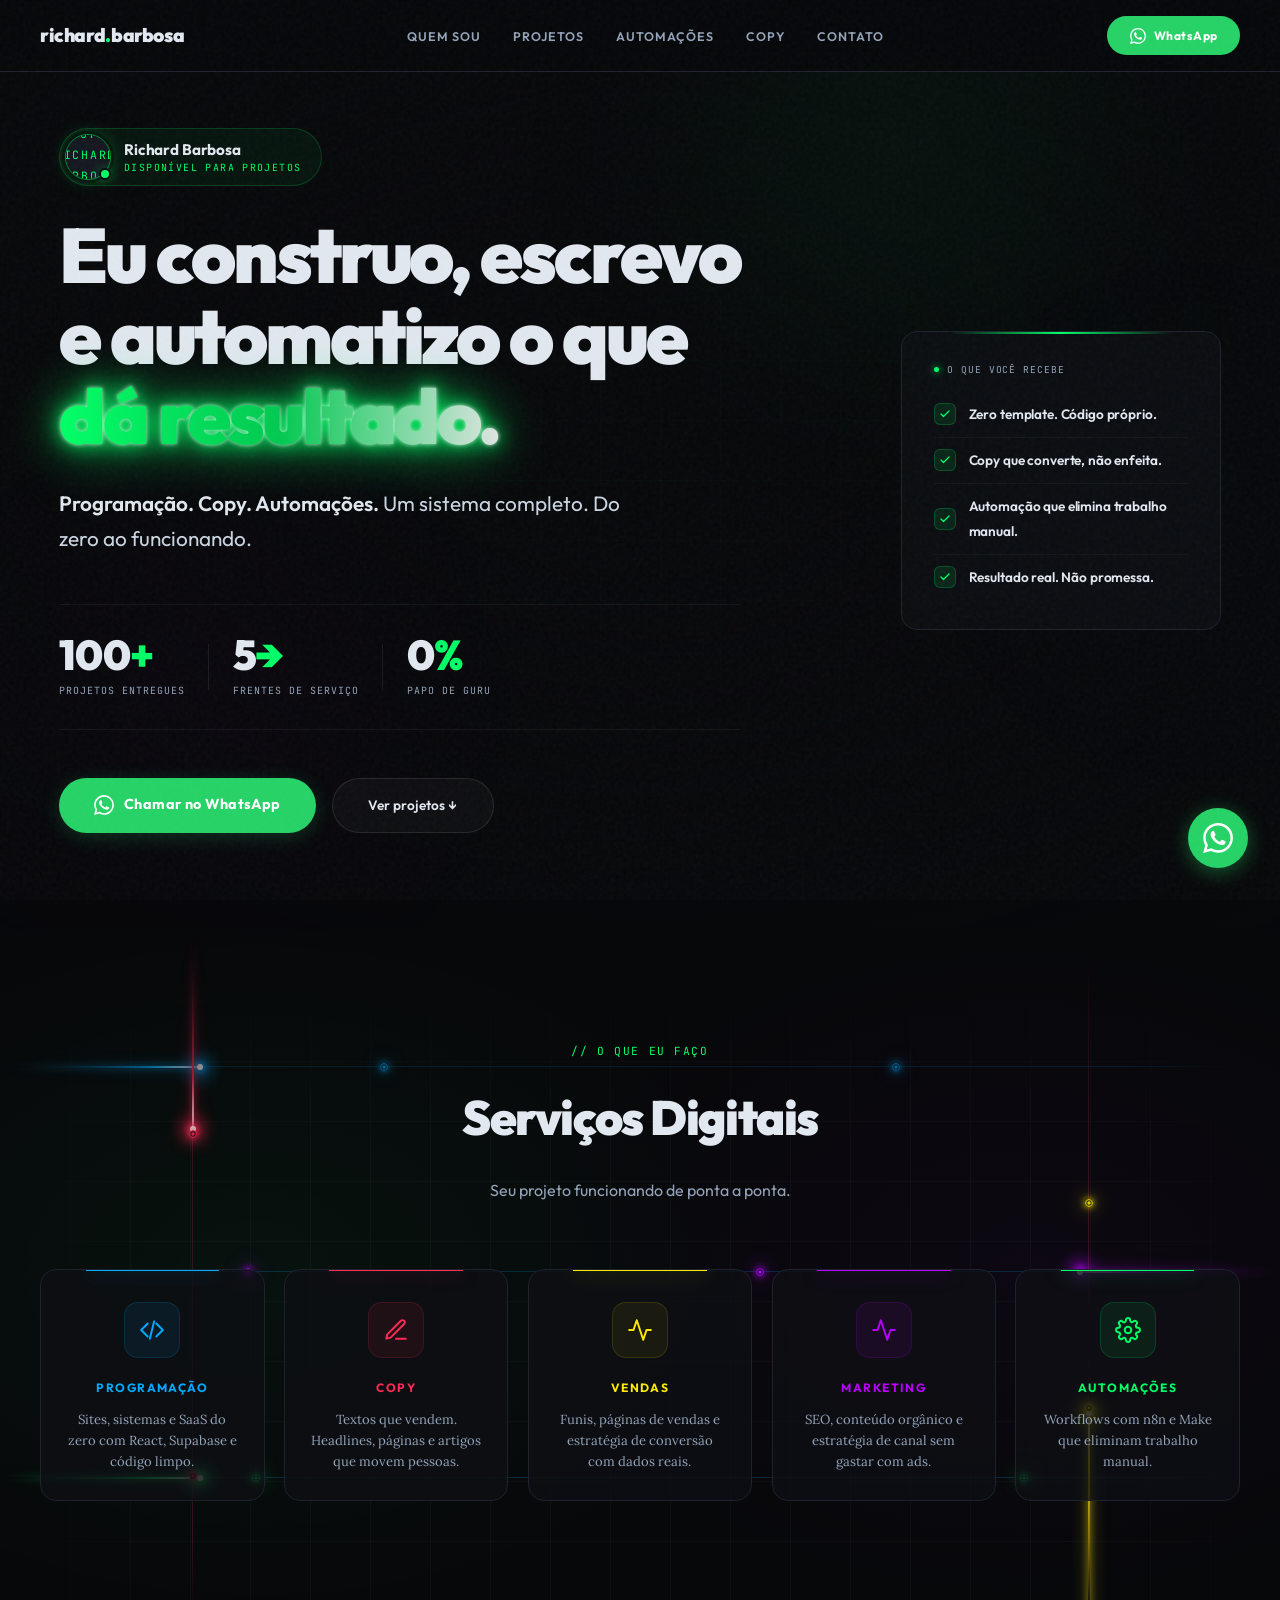
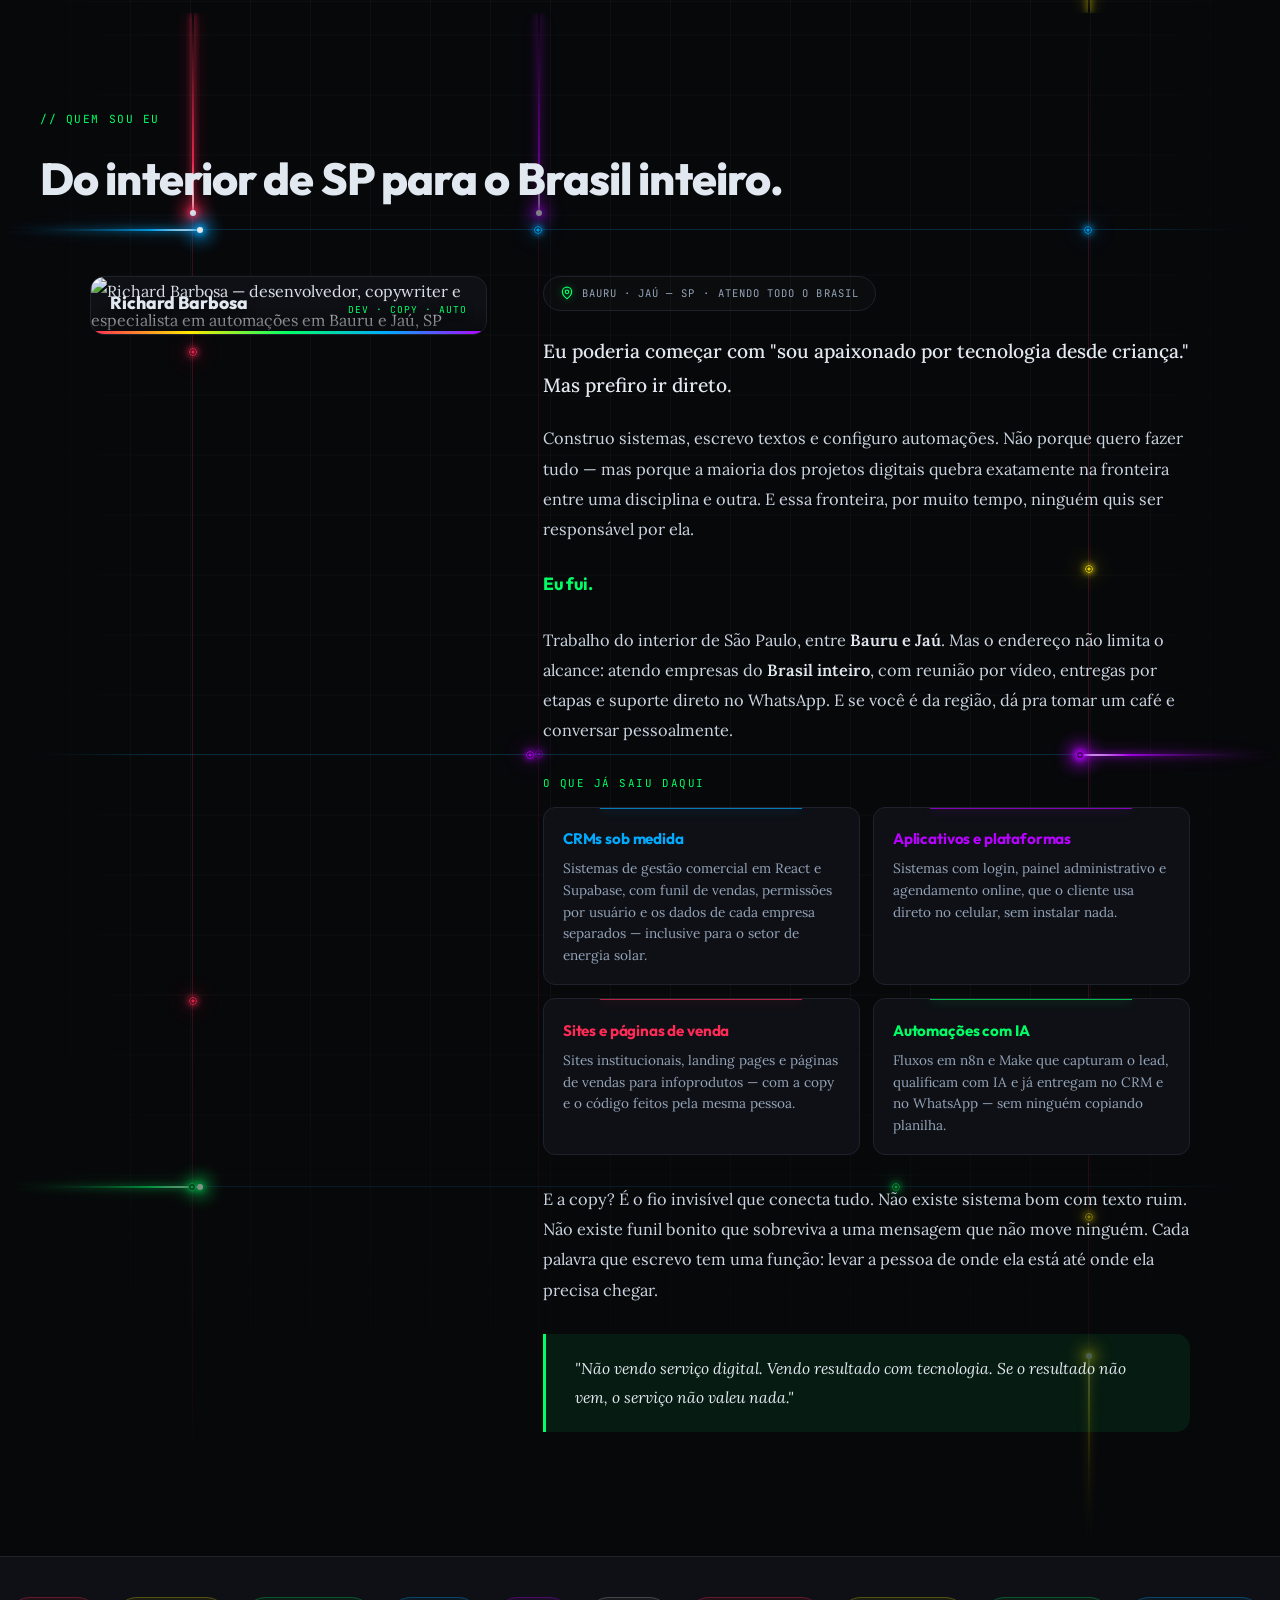
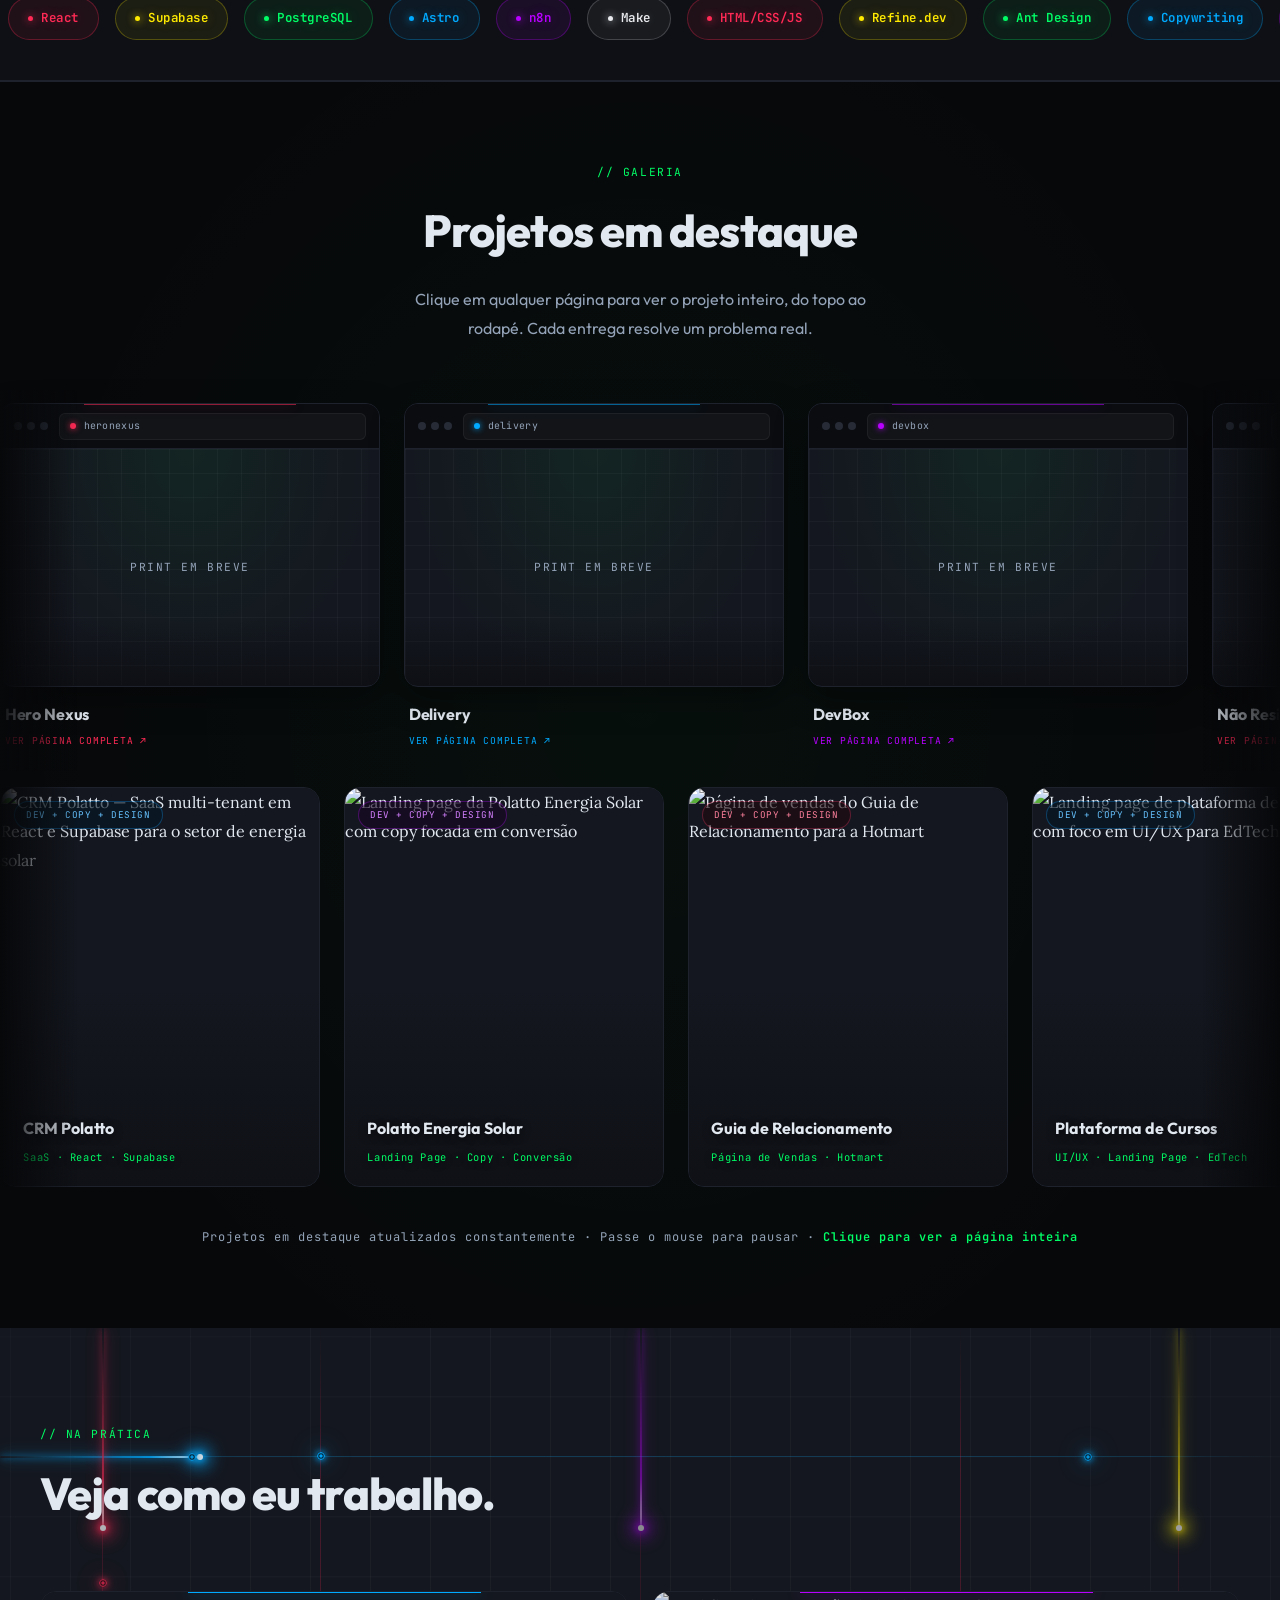
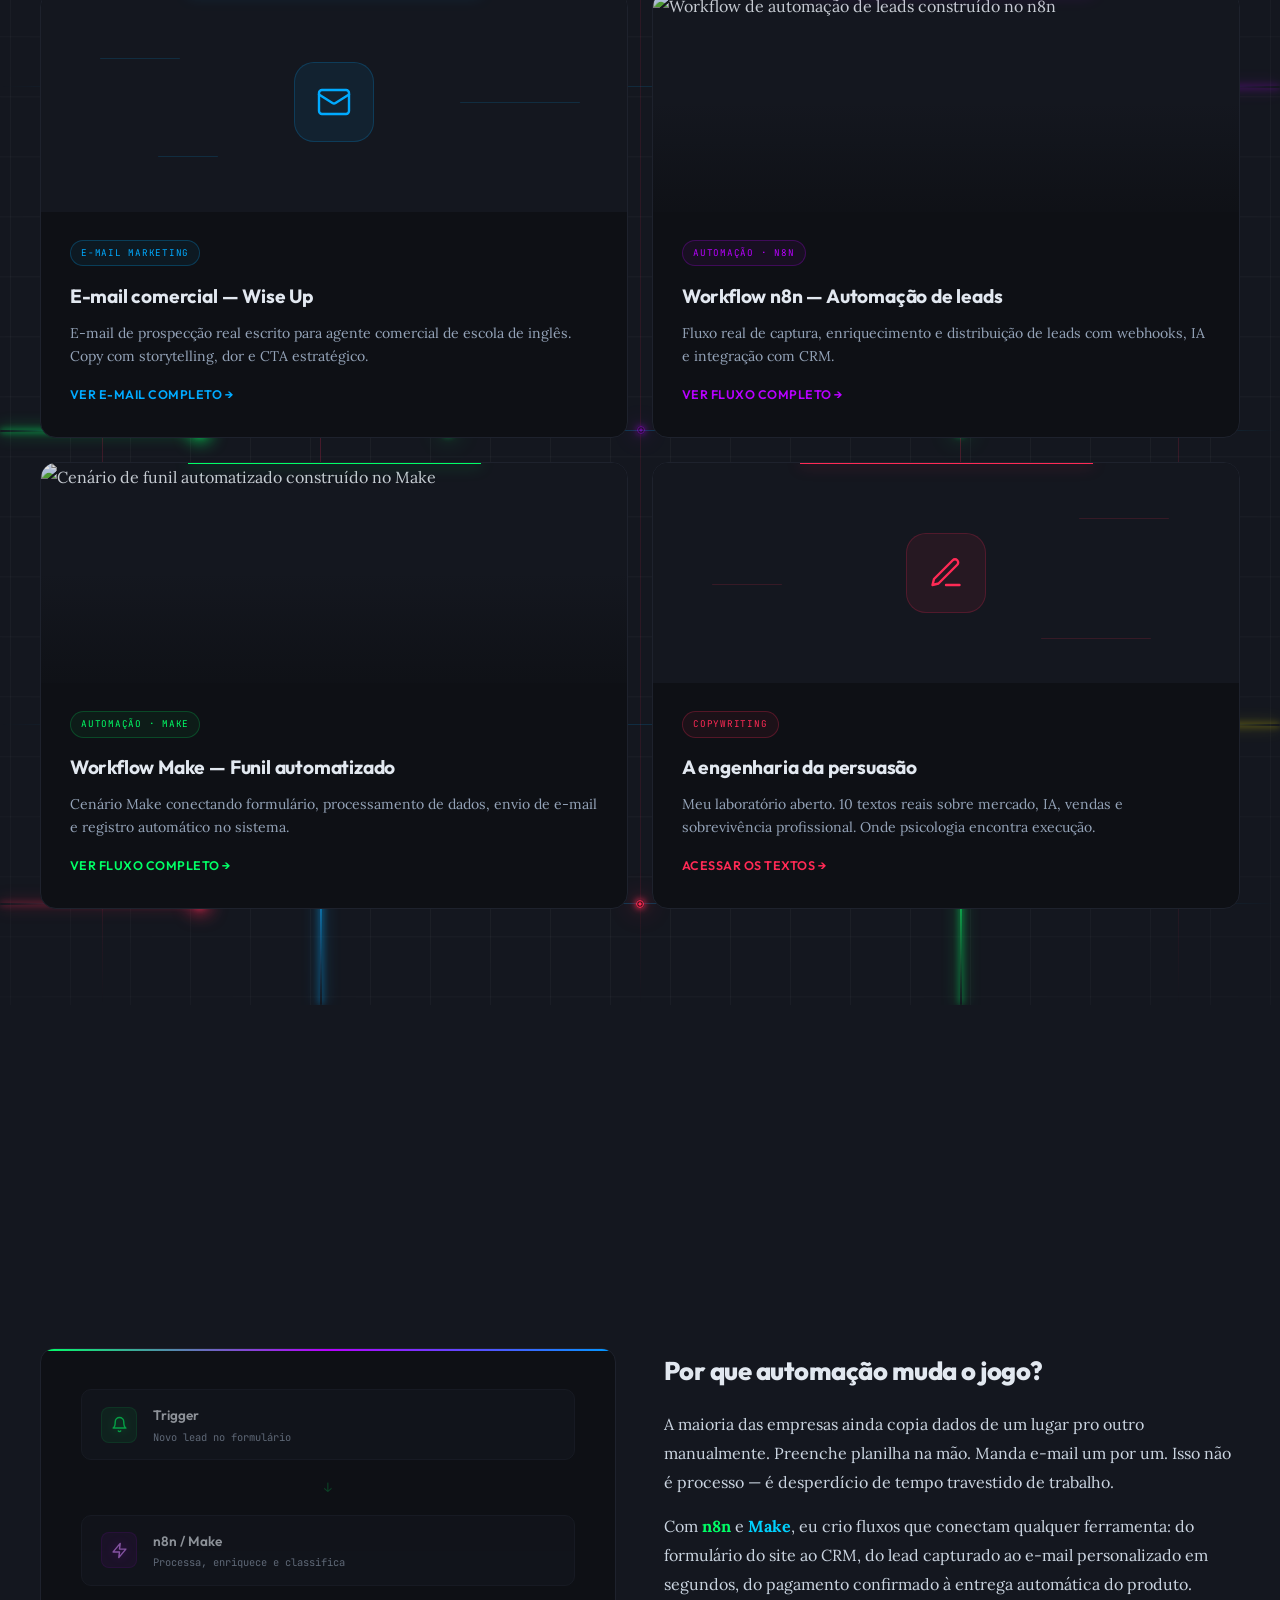
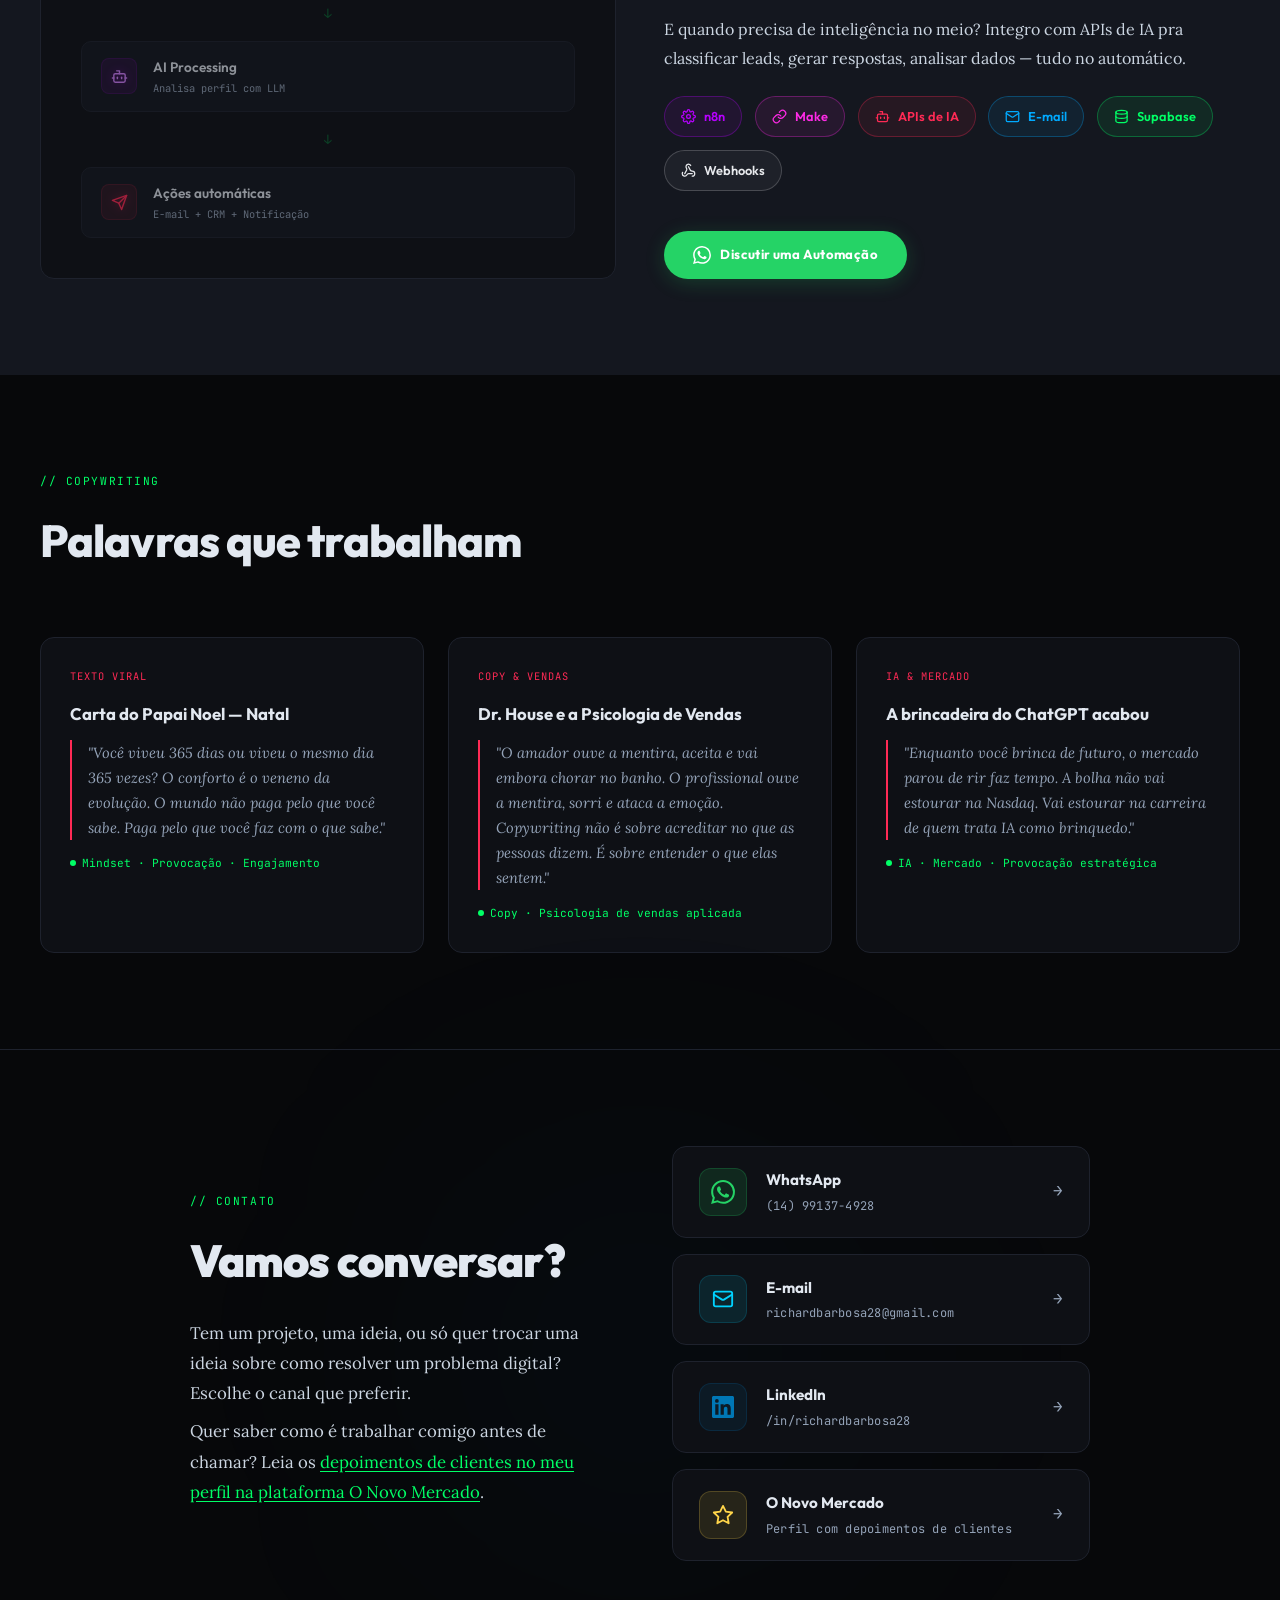
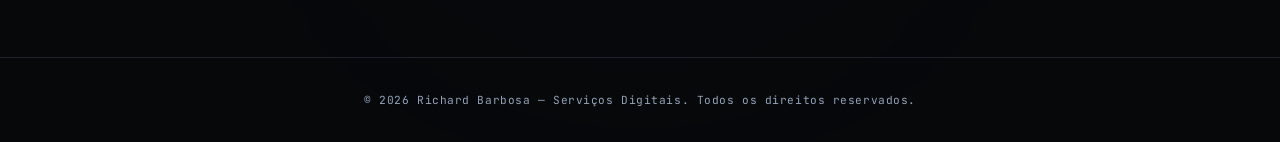
==== index.html @ 41d0f44e "Fluxos n8n e Make simulados e animados nos modais de automação Os modais #n8nModal e #makeModal deix" ====
<!DOCTYPE html>
<html lang="pt-BR">
<head>
<meta charset="UTF-8">
<meta name="viewport" content="width=device-width, initial-scale=1.0">

<!-- ==================== SEO ==================== -->
<title>Sites, Sistemas e Automações em Bauru e Jaú | Richard Barbosa</title>
<meta name="description" content="Desenvolvedor em Bauru e Jaú (SP) que cria sites, sistemas, CRMs e automações com n8n e IA para empresas de todo o Brasil. Do zero ao funcionando.">
<meta name="author" content="Richard Barbosa">
<meta name="robots" content="index, follow, max-image-preview:large">
<meta name="theme-color" content="#07080a">
<link rel="canonical" href="https://richarddev.com.br/">
<!-- Ajuste o domínio do canonical/OG se publicar em outro endereço -->

<!-- Open Graph (WhatsApp / redes) -->
<meta property="og:type" content="website">
<meta property="og:locale" content="pt_BR">
<meta property="og:site_name" content="Richard Barbosa — Serviços Digitais">
<meta property="og:title" content="Richard Barbosa — Desenvolvedor, Copywriter e Automações com IA">
<meta property="og:description" content="Programação, copy e automações num sistema completo. Do zero ao funcionando — resultado real, não promessa.">
<meta property="og:url" content="https://richarddev.com.br/">
<meta property="og:image" content="https://richarddev.com.br/fotos/capa.png">
<meta property="og:image:alt" content="Richard Barbosa — Serviços Digitais: programação, copy e automações">

<!-- Twitter Card -->
<meta name="twitter:card" content="summary_large_image">
<meta name="twitter:title" content="Richard Barbosa — Desenvolvedor, Copywriter e Automações com IA">
<meta name="twitter:description" content="Programação, copy e automações num sistema completo. Do zero ao funcionando.">
<meta name="twitter:image" content="https://richarddev.com.br/fotos/capa.png">

<!-- Favicon: SVG nítido em qualquer tamanho + .ico de fallback + ícone da tela inicial do iPhone -->
<link rel="icon" href="favicon.ico" sizes="any">
<link rel="icon" href="favicon.svg" type="image/svg+xml">
<link rel="apple-touch-icon" href="apple-touch-icon.png">

<!-- Performance: conexão antecipada com Google Fonts + preload do LCP (fundo do hero) -->
<link rel="preconnect" href="https://fonts.googleapis.com">
<link rel="preconnect" href="https://fonts.gstatic.com" crossorigin>
<link rel="preload" as="image" href="fotos/capa.png">

<link href="https://fonts.googleapis.com/css2?family=Outfit:wght@300;400;500;600;700;800;900&family=Lora:ital,wght@0,400;0,500;0,600;1,400;1,500&family=JetBrains+Mono:wght@400;500;600&display=swap" rel="stylesheet">

<!-- Dados estruturados (JSON-LD) -->
<script type="application/ld+json">
{
  "@context": "https://schema.org",
  "@graph": [
    {
      "@type": "Person",
      "@id": "https://richarddev.com.br/#richard",
      "name": "Richard Barbosa",
      "jobTitle": "Desenvolvedor Full-Stack, Copywriter e Especialista em Automações",
      "url": "https://richarddev.com.br/",
      "image": "https://richarddev.com.br/fotos/perfil.jpg",
      "email": "mailto:richardbarbosa28@gmail.com",
      "telephone": "+55-14-99137-4928",
      "sameAs": ["https://www.linkedin.com/in/richardbarbosa28/", "https://omercadodetrabalho.com/profissionais/richard"],
      "knowsAbout": ["React", "Supabase", "PostgreSQL", "n8n", "Make", "Copywriting", "SEO", "Automação com Inteligência Artificial"],
      "address": { "@type": "PostalAddress", "addressRegion": "SP", "addressCountry": "BR" }
    },
    {
      "@type": "ProfessionalService",
      "@id": "https://richarddev.com.br/#servicos",
      "name": "Richard Barbosa — Serviços Digitais",
      "url": "https://richarddev.com.br/",
      "image": "https://richarddev.com.br/fotos/capa.png",
      "telephone": "+55-14-99137-4928",
      "priceRange": "$$",
      "areaServed": [
        { "@type": "City", "name": "Bauru" },
        { "@type": "City", "name": "Jaú" },
        { "@type": "Country", "name": "Brasil" }
      ],
      "founder": { "@id": "https://richarddev.com.br/#richard" },
      "address": { "@type": "PostalAddress", "addressRegion": "SP", "addressCountry": "BR" },
      "makesOffer": [
        { "@type": "Offer", "itemOffered": { "@type": "Service", "name": "Desenvolvimento de Sites, Sistemas e SaaS", "description": "Sites, sistemas e SaaS do zero com React, Supabase e código limpo." } },
        { "@type": "Offer", "itemOffered": { "@type": "Service", "name": "Copywriting", "description": "Headlines, páginas de vendas e artigos que convertem." } },
        { "@type": "Offer", "itemOffered": { "@type": "Service", "name": "Estratégia de Vendas e Conversão", "description": "Funis, páginas de vendas e estratégia de conversão com dados reais." } },
        { "@type": "Offer", "itemOffered": { "@type": "Service", "name": "Marketing e SEO", "description": "SEO, conteúdo orgânico e estratégia de canal sem gastar com ads." } },
        { "@type": "Offer", "itemOffered": { "@type": "Service", "name": "Automações com n8n, Make e IA", "description": "Workflows que eliminam trabalho manual e integram qualquer ferramenta." } }
      ]
    },
    {
      "@type": "WebSite",
      "@id": "https://richarddev.com.br/#website",
      "url": "https://richarddev.com.br/",
      "name": "Richard Barbosa — Serviços Digitais",
      "inLanguage": "pt-BR",
      "publisher": { "@id": "https://richarddev.com.br/#richard" }
    }
  ]
}
</script>

<!-- Imagens: o site usa as versões leves de otimizadas/ (srcset = o navegador escolhe a largura certa).
     1) Versão leve faltando (ex.: print novo ainda sem otimizar) → cai no original (data-orig), nada quebra.
     2) Nem o original existe → card de página mostra placeholder em vez de ícone quebrado.
     Fica no <head> pra capturar o erro mesmo das imagens que falham antes do script do rodapé rodar. -->
<script>
document.addEventListener('error',function(e){var t=e.target;if(!t||t.tagName!=='IMG')return;var o=t.getAttribute('data-orig');if(o&&t.getAttribute('src')!==o){t.removeAttribute('srcset');t.src=o;return;}if(t.closest){var c=t.closest('.page-card');if(c)c.classList.add('is-missing');}},true);
</script>

<style>
*,*::before,*::after{margin:0;padding:0;box-sizing:border-box}
:root{
  --bg:#07080a;--bg-card:#0e1015;--bg-elevated:#14171f;
  --text:#e2e8f0;--text-dim:#94a3b8;--text-body:#cbd5e1;
  --green:#00ff66;--green-dim:#00db58;--green-glow:rgba(0,255,102,.08);
  --gold:#ff2a55;--cyan:#00d2ff;--purple:#b700ff;--blue:#0099ff;
  --whatsapp:#25d366;--border:#1e222d;--radius:14px;
  --neon-red:#ff2a55;--neon-yellow:#ffea00;--neon-green:#00ff66;
  --neon-blue:#00aaff;--neon-purple:#b700ff;--neon-white:#e8eaed;
}
html{scroll-behavior:smooth;font-size:16px;overflow-x:hidden}
body{background:var(--bg);color:var(--text);font-family:'Lora',Georgia,serif;line-height:1.8;overflow-x:hidden}
::selection{background:var(--green);color:var(--bg)}
h1,h2,h3{text-wrap:balance}
section[id]{scroll-margin-top:80px}
body::before{content:'';position:fixed;inset:0;z-index:9999;pointer-events:none;opacity:.04;background-image:url("data:image/svg+xml,%3Csvg viewBox='0 0 256 256' xmlns='http://www.w3.org/2000/svg'%3E%3Cfilter id='n'%3E%3CfeTurbulence type='fractalNoise' baseFrequency='0.85' numOctaves='4' stitchTiles='stitch'/%3E%3C/filter%3E%3Crect width='100%25' height='100%25' filter='url(%23n)'/%3E%3C/svg%3E")}

/* Scrollbar refinada (toque profissional no dark mode) */
::-webkit-scrollbar{width:10px;height:10px}
::-webkit-scrollbar-track{background:var(--bg)}
::-webkit-scrollbar-thumb{background:#20252f;border-radius:6px;border:2px solid var(--bg)}
::-webkit-scrollbar-thumb:hover{background:#2c3240}

/* Foco visível pra teclado (acessibilidade sem poluir o mouse) */
a:focus-visible,button:focus-visible,[tabindex]:focus-visible{outline:2px solid var(--green);outline-offset:3px;border-radius:6px}

/* NAVEGAÇÃO */
nav{position:fixed;top:0;left:0;right:0;z-index:100;padding:1rem 2.5rem;display:flex;justify-content:space-between;align-items:center;background:rgba(7,8,10,.85);backdrop-filter:blur(24px);border-bottom:1px solid var(--border);transition:all .3s}
nav.scrolled{background:rgba(7,8,10,.6);border-bottom-color:rgba(30,34,45,.4);}
.nav-logo{font-family:'Outfit',sans-serif;font-weight:900;font-size:1.2rem;letter-spacing:-.02em}.nav-logo span{color:var(--green)}
.nav-links{display:flex;gap:2rem;list-style:none}
.nav-links a{color:var(--text-dim);text-decoration:none;font-family:'Outfit',sans-serif;font-size:.78rem;font-weight:600;letter-spacing:.08em;text-transform:uppercase;transition:color .3s}.nav-links a:hover{color:var(--green)}
.nav-right{display:flex;align-items:center;gap:1rem}
.nav-cta-whats{padding:.55rem 1.4rem;background:var(--whatsapp);color:#fff;border-radius:50px;font-family:'Outfit',sans-serif;font-weight:700;font-size:.75rem;letter-spacing:.04em;text-decoration:none;display:inline-flex;align-items:center;gap:.5rem;transition:all .3s}
.nav-cta-whats:hover{background:#1ebe5d;transform:translateY(-1px);box-shadow:0 6px 20px rgba(37,211,102,.3)}.nav-cta-whats svg{width:16px;height:16px;fill:currentColor}
.nav-toggle{display:none;flex-direction:column;justify-content:center;gap:5px;width:42px;height:42px;background:rgba(255,255,255,.03);border:1px solid var(--border);border-radius:10px;cursor:pointer;align-items:center;transition:all .3s}
.nav-toggle span{display:block;width:20px;height:2px;background:var(--text);border-radius:2px;transition:all .3s cubic-bezier(.16,1,.3,1)}
nav.nav-open .nav-toggle span:nth-child(1){transform:translateY(7px) rotate(45deg)}
nav.nav-open .nav-toggle span:nth-child(2){opacity:0}
nav.nav-open .nav-toggle span:nth-child(3){transform:translateY(-7px) rotate(-45deg)}

/* HERO LEFT-ALIGNED + FLOATING CARD */
.hero{min-height:100vh;display:flex;align-items:center;padding:8rem 2.5rem 6rem;position:relative;overflow:hidden}
.hero-bg{position:absolute;inset:0;overflow:hidden}
.hero-bg .capa-bg{position:absolute;inset:-5%;width:110%;height:110%;background:url('fotos/capa.png') center/cover no-repeat;opacity:.22;filter:brightness(.9) contrast(1.1)}
.hero-bg .capa-vignette{position:absolute;inset:0;background:radial-gradient(ellipse 80% 70% at 50% 45%,transparent 20%,rgba(7,8,10,.65) 65%,rgba(7,8,10,.95) 100%),linear-gradient(180deg,rgba(7,8,10,.4) 0%,transparent 30%,transparent 70%,rgba(7,8,10,.9) 100%)}
.hero-bg .grid-lines{position:absolute;inset:0;background-image:linear-gradient(rgba(0,255,102,.025) 1px,transparent 1px),linear-gradient(90deg,rgba(0,255,102,.025) 1px,transparent 1px);background-size:60px 60px;mask-image:radial-gradient(ellipse 55% 45% at 50% 50%,black,transparent)}
.hero-bg .orb{position:absolute;border-radius:50%;filter:blur(130px);animation:float 16s ease-in-out infinite}
.hero-bg .orb-1{width:450px;height:450px;background:radial-gradient(circle,rgba(0,255,102,.1),transparent 70%);top:-8%;right:12%}
.hero-bg .orb-2{width:350px;height:350px;background:radial-gradient(circle,rgba(183,0,255,.07),transparent 70%);bottom:5%;left:3%;animation-delay:-7s}
.hero-bg .orb-3{width:300px;height:300px;background:radial-gradient(circle,rgba(0,153,255,.06),transparent 70%);top:40%;right:-5%;animation-delay:-3s}
@keyframes float{0%,100%{transform:translate(0,0)}33%{transform:translate(20px,-12px)}66%{transform:translate(-12px,8px)}}

.hero-content{
  max-width:1200px;margin:0 auto;position:relative;z-index:2;
  display:grid;grid-template-columns:1.1fr .7fr;gap:3rem;align-items:center;
}
.hero-text{position:relative;z-index:2}
.hero-float-card{
  position:relative;z-index:2;
  align-self:center;justify-self:end;
  background:rgba(14,16,21,.7);
  border:1px solid var(--border);
  border-radius:16px;
  padding:1.8rem 2rem;
  backdrop-filter:blur(16px);
  max-width:320px;
  animation:floatCard 6s ease-in-out infinite;
  transition:all .4s;
}
.hero-float-card:hover{
  border-color:rgba(0,255,102,.2);
  box-shadow:0 16px 40px rgba(0,255,102,.06);
}
@keyframes floatCard{
  0%,100%{transform:translateY(0)}
  50%{transform:translateY(-10px)}
}
.hero-float-card::before{
  content:'';position:absolute;top:0;left:15%;right:15%;height:2px;
  background:linear-gradient(90deg,transparent,var(--green),transparent);
  border-radius:2px;
}
.float-card-line{
  display:flex;align-items:center;gap:.8rem;
  padding:.65rem 0;
  border-bottom:1px solid rgba(255,255,255,.04);
}
.float-card-line:last-child{border:none}
.float-card-check{
  width:22px;height:22px;border-radius:6px;flex-shrink:0;
  background:rgba(0,255,102,.1);border:1px solid rgba(0,255,102,.2);
  display:flex;align-items:center;justify-content:center;
}
.float-card-check svg{width:12px;height:12px;stroke:var(--green);fill:none;stroke-width:2.5;stroke-linecap:round;stroke-linejoin:round}
.float-card-text{font-family:'Outfit',sans-serif;font-size:.85rem;font-weight:600;color:var(--text);letter-spacing:-.01em;}
.float-card-label{
  font-family:'JetBrains Mono',monospace;font-size:.6rem;
  color:var(--text-dim);letter-spacing:.1em;text-transform:uppercase;
  margin-bottom:.8rem;display:flex;align-items:center;gap:.5rem;
}
.float-card-label::before{
  content:'';width:5px;height:5px;border-radius:50%;
  background:var(--green);box-shadow:0 0 8px var(--green);
}

.hero-eyebrow,.hero h1,.hero-subtitle,.hero-stats,.hero-cta{text-align:left}
.hero-eyebrow{font-family:'JetBrains Mono',monospace;font-size:.72rem;color:var(--green);letter-spacing:.15em;text-transform:uppercase;margin-bottom:1.8rem;display:inline-flex;align-items:center;gap:.7rem;padding:.45rem 1.1rem;border:1px solid rgba(0,255,102,.18);border-radius:50px;background:rgba(0,255,102,.05);backdrop-filter:blur(8px)}
.hero-eyebrow .pulse{width:7px;height:7px;border-radius:50%;background:var(--green);animation:pulse 2s infinite;box-shadow:0 0 12px rgba(0,255,102,.5)}
@keyframes pulse{0%,100%{opacity:1;box-shadow:0 0 12px rgba(0,255,102,.5)}50%{opacity:.4;box-shadow:0 0 4px rgba(0,255,102,.2)}}
/* Selo do topo com foto de perfil: rosto + nome + status "online", pequeno e discreto.
   Usa fotos/perfil.jpg (versão leve de 400 px em otimizadas/, mesma proporção) e enquadra o rosto por CSS:
   a imagem fica 2x maior que o círculo e é deslocada até o rosto. Trocou a foto? Gere de novo com
   scripts/otimizar-imagens.py (e ajuste left/top se o rosto mudar de lugar). */
.hero-id{gap:.8rem;padding:.32rem 1.2rem .32rem .32rem}
.hero-id-avatar{position:relative;flex-shrink:0;width:46px;height:46px;border-radius:50%;border:1.5px solid rgba(0,255,102,.55);box-shadow:0 0 0 3px rgba(7,8,10,.55),0 0 18px rgba(0,255,102,.25)}
.hero-id-photo{position:absolute;inset:0;border-radius:50%;overflow:hidden;background:var(--bg-elevated)}
.hero-id-photo img{position:absolute;max-width:none;width:200%;height:auto;left:-25.6%;top:-24.4%}
.hero-id-dot{position:absolute;right:-1px;bottom:-1px;width:12px;height:12px;border-radius:50%;background:var(--green);border:2px solid var(--bg)}
.hero-id-dot::after{content:'';position:absolute;inset:-2px;border-radius:50%;box-shadow:0 0 10px 2px rgba(0,255,102,.75);opacity:.25;animation:dotGlow 2s ease-in-out infinite alternate}
@keyframes dotGlow{to{opacity:1}}
.hero-id-text{display:flex;flex-direction:column;gap:.18rem;line-height:1.25}
.hero-id-name{font-family:'Outfit',sans-serif;font-size:.95rem;font-weight:700;letter-spacing:-.01em;text-transform:none;color:var(--text)}
.hero-id-status{font-size:.62rem;letter-spacing:.14em}
.hero h1{font-family:'Outfit',sans-serif;font-size:clamp(2.6rem,6vw,5rem);font-weight:900;line-height:1.05;letter-spacing:-.04em;margin-bottom:1.8rem}
.hero h1 .line{display:block}
/* "dá resultado." em degradê neon roxo → azul: tubo aceso cuja cor flui devagar ao longo da palavra.
   Roxo e azul = as cores "de tecnologia" do site; separa o destaque do verde do botão de WhatsApp. */
.hero h1 .accent{
  display:inline-block;

  /* Verde neon + prata, passando continuamente sobre o texto */
  background-image:linear-gradient(
    90deg,
    #00ff66 0%,
    #00c950 20%,
    #dfe5e2 40%,
    #ffffff 50%,
    #b8c2bd 60%,
    #00ff66 80%,
    #00c950 100%
  );

  background-size:250% 100%;
  background-repeat:repeat-x;

  -webkit-background-clip:text;
  background-clip:text;
  -webkit-text-fill-color:transparent;
  color:#00ff66;

  /* Iluminação verde e prata */
  filter:
    drop-shadow(0 0 2px rgba(255,255,255,.75))
    drop-shadow(0 0 10px rgba(0,255,102,.9))
    drop-shadow(0 0 26px rgba(0,255,102,.55));

  animation:neonFlow 20s linear infinite;
}

@keyframes neonFlow{
  from{background-position:250% 0}
  to{background-position:-250% 0}
}
.hero-subtitle{font-family:'Outfit',sans-serif;font-size:clamp(1.05rem,1.8vw,1.3rem);font-weight:400;color:var(--text-body);max-width:580px;margin-bottom:3rem;line-height:1.7}.hero-subtitle strong{color:var(--text);font-weight:600}
.hero-stats{display:flex;gap:3rem;flex-wrap:wrap;margin-bottom:3rem;padding:1.8rem 0;border-top:1px solid rgba(255,255,255,.06);border-bottom:1px solid rgba(255,255,255,.06)}
.stat{display:flex;flex-direction:column;position:relative}.stat::after{content:'';position:absolute;right:-1.5rem;top:15%;height:70%;width:1px;background:rgba(255,255,255,.08)}.stat:last-child::after{display:none}
.stat-val{font-family:'Outfit',sans-serif;font-size:2.6rem;font-weight:900;line-height:1;letter-spacing:-.02em}.stat-val .num{color:var(--text)}.stat-val .symbol{color:var(--green)}
.stat-label{font-family:'JetBrains Mono',monospace;font-size:.62rem;color:var(--text-dim);letter-spacing:.1em;text-transform:uppercase;margin-top:.4rem}
.hero-cta{display:flex;gap:1rem;flex-wrap:wrap;align-items:center}
.btn-whatsapp{padding:.9rem 2.2rem;background:var(--whatsapp);color:#fff;border:none;border-radius:50px;font-family:'Outfit',sans-serif;font-weight:700;font-size:.9rem;letter-spacing:.03em;text-decoration:none;display:inline-flex;align-items:center;gap:.6rem;transition:all .3s;box-shadow:0 4px 20px rgba(37,211,102,.2)}
.btn-whatsapp:hover{background:#1ebe5d;transform:translateY(-2px);box-shadow:0 12px 35px rgba(37,211,102,.35)}.btn-whatsapp svg{width:20px;height:20px;fill:currentColor}
.btn-ghost{padding:.9rem 2.2rem;background:rgba(255,255,255,.03);color:var(--text);border:1px solid rgba(255,255,255,.1);border-radius:50px;font-family:'Outfit',sans-serif;font-weight:600;font-size:.85rem;text-decoration:none;transition:all .3s;backdrop-filter:blur(4px)}
.btn-ghost:hover{border-color:rgba(255,255,255,.2);background:rgba(255,255,255,.06);transform:translateY(-2px)}
.hero-content > *{opacity:0;transform:translateY(25px);animation:heroIn .8s cubic-bezier(.16,1,.3,1) forwards}
.hero-content > :nth-child(1){animation-delay:.1s}.hero-content > :nth-child(2){animation-delay:.25s}.hero-content > :nth-child(3){animation-delay:.4s}.hero-content > :nth-child(4){animation-delay:.55s}.hero-content > :nth-child(5){animation-delay:.7s}
@keyframes heroIn{to{opacity:1;transform:translateY(0)}}

/* ============================
   SERVICES — PREMIUM REDESIGN
   ============================ */
.services-section{
  position:relative;padding:7rem 2.5rem;overflow:hidden;
  background:var(--bg);
}
.services-section::before{
  content:'';position:absolute;inset:0;
  background:
    radial-gradient(ellipse 40% 50% at 20% 50%, rgba(0,255,102,.04), transparent),
    radial-gradient(ellipse 40% 50% at 80% 50%, rgba(183,0,255,.03), transparent);
}

/* ============================
   EFEITO PLACA MÃE (MOTHERBOARD)
   ============================ */
.motherboard-container {
  position: absolute;
  inset: 0;
  overflow: hidden;
  pointer-events: none;
  z-index: 0;
  mask-image: radial-gradient(ellipse 78% 88% at 50% 50%, black 38%, transparent 85%);
  -webkit-mask-image: radial-gradient(ellipse 78% 88% at 50% 50%, black 38%, transparent 85%);
  opacity: 0.9;
}
.projects-mb {
  opacity: 1;
  mask-image: radial-gradient(ellipse 100% 100% at 50% 50%, black 45%, transparent 100%);
  -webkit-mask-image: radial-gradient(ellipse 100% 100% at 50% 50%, black 45%, transparent 100%);
}
.mb-flow-top,.mb-flow-bottom{-webkit-mask-composite:source-in;mask-composite:intersect}
/* Serviços → Quem sou eu: um circuito só. Serviços apaga no topo/laterais e chega "aceso" na borda de baixo;
   Quem sou eu começa aceso e apaga só no fim, antes da faixa de tecnologias. */
.mb-flow-top{
  -webkit-mask-image:linear-gradient(90deg,transparent,#000 12%,#000 88%,transparent),linear-gradient(180deg,transparent,#000 32%);
  mask-image:linear-gradient(90deg,transparent,#000 12%,#000 88%,transparent),linear-gradient(180deg,transparent,#000 32%);
}
.mb-flow-bottom{
  -webkit-mask-image:linear-gradient(90deg,transparent,#000 12%,#000 88%,transparent),linear-gradient(180deg,#000 0%,#000 62%,transparent);
  mask-image:linear-gradient(90deg,transparent,#000 12%,#000 88%,transparent),linear-gradient(180deg,#000 0%,#000 62%,transparent);
}
.mb-flow-top::before,.mb-flow-bottom::before{background-position:center top}
#sobre{position:relative;overflow:hidden}
#sobre > .section-header,#sobre > .about-layout{position:relative;z-index:1}
.motherboard-container::before {
  content: ''; position: absolute; inset: 0;
  background-image: linear-gradient(rgba(255, 255, 255, 0.035) 1px, transparent 1px), linear-gradient(90deg, rgba(255, 255, 255, 0.035) 1px, transparent 1px);
  background-size: 60px 60px; background-position: center center;
}
/* Trilhas tingidas com a cor do circuito (fallback: branco discreto) */
.data-track { position: absolute; }
.track-h { height: 1px; width: 100%; left: 0; container-type: inline-size; background: linear-gradient(90deg, transparent, rgba(255,255,255,0.06) 10%, rgba(255,255,255,0.06) 90%, transparent); background: linear-gradient(90deg, transparent, color-mix(in srgb, currentColor 22%, transparent) 10%, color-mix(in srgb, currentColor 22%, transparent) 90%, transparent); }
.track-v { width: 1px; height: 100%; top: 0; container-type: size; background: linear-gradient(180deg, transparent, rgba(255,255,255,0.06) 10%, rgba(255,255,255,0.06) 90%, transparent); background: linear-gradient(180deg, transparent, color-mix(in srgb, currentColor 22%, transparent) 10%, color-mix(in srgb, currentColor 22%, transparent) 90%, transparent); }

/* Pulso de dados: mais grosso, rastro mais longo e "faísca" branca na ponta.
   Anima só transform/opacity (GPU) — nada de left/top recalculando layout a cada frame. */
.data-pulse { position: absolute; border-radius: 2px; will-change: transform, opacity; }
.track-h .data-pulse { height: 2px; width: 200px; top: -0.5px; background: linear-gradient(90deg, transparent, currentColor 75%, #ffffff 100%); box-shadow: 0 0 6px currentColor, 0 0 16px currentColor; }
.track-v .data-pulse { width: 2px; height: 200px; left: -0.5px; background: linear-gradient(180deg, transparent, currentColor 75%, #ffffff 100%); box-shadow: 0 0 6px currentColor, 0 0 16px currentColor; }
.track-h .pulse-left { background: linear-gradient(270deg, transparent, currentColor 75%, #ffffff 100%); }
.track-v .pulse-up { background: linear-gradient(0deg, transparent, currentColor 75%, #ffffff 100%); }
.data-pulse::after { content: ''; position: absolute; width: 6px; height: 6px; border-radius: 50%; background: #fff; box-shadow: 0 0 6px 2px currentColor, 0 0 18px 6px currentColor; }
.track-h .data-pulse::after { top: 50%; right: -3px; transform: translateY(-50%); }
.track-h .pulse-left::after { right: auto; left: -3px; }
.track-v .data-pulse::after { left: 50%; bottom: -3px; transform: translateX(-50%); }
.track-v .pulse-up::after { bottom: auto; top: -3px; }
.pulse-right { left: 0; animation: moveRight linear infinite; }
.pulse-left { right: 0; animation: moveLeft linear infinite; }
.pulse-down { top: 0; animation: moveDown linear infinite; }
.pulse-up { bottom: 0; animation: moveUp linear infinite; }
@keyframes moveRight { 0% { transform: translateX(-10cqw); opacity: 0; } 10% { opacity: 1; } 90% { opacity: 1; } 100% { transform: translateX(110cqw); opacity: 0; } }
@keyframes moveLeft { 0% { transform: translateX(10cqw); opacity: 0; } 10% { opacity: 1; } 90% { opacity: 1; } 100% { transform: translateX(-110cqw); opacity: 0; } }
@keyframes moveDown { 0% { transform: translateY(-10cqh); opacity: 0; } 10% { opacity: 1; } 90% { opacity: 1; } 100% { transform: translateY(110cqh); opacity: 0; } }
@keyframes moveUp { 0% { transform: translateY(10cqh); opacity: 0; } 10% { opacity: 1; } 90% { opacity: 1; } 100% { transform: translateY(-110cqh); opacity: 0; } }
/* Navegador antigo sem unidades cqw/cqh: os pulsos ficariam parados piscando no início da trilha — some com eles
   e ficam só as trilhas e os LEDs (o efeito continua bonito, nada quebra). */
@supports not (width:1cqw) { .data-pulse { display: none; } }

/* Nós = LEDs da placa: núcleo aceso + halo que "respira" (só opacity, sem repintar sombra) */
.mb-node { position: absolute; width: 8px; height: 8px; background: radial-gradient(circle, currentColor 0 30%, var(--bg) 48%); border: 1.5px solid currentColor; border-radius: 50%; box-shadow: 0 0 6px currentColor, inset 0 0 2px currentColor; }
.mb-node::after { content: ''; position: absolute; inset: -1.5px; border-radius: 50%; box-shadow: 0 0 10px 2px currentColor, 0 0 26px 5px currentColor; opacity: .2; animation: pulseNode 3s ease-in-out infinite alternate; }
.mb-node:nth-child(odd)::after { animation-delay: -1.5s; }
.track-h .mb-node { top: 50%; transform: translate(-50%, -50%); }
.track-v .mb-node { left: 50%; transform: translate(-50%, -50%); }
@keyframes pulseNode { to { opacity: 1; } }

.services-inner{position:relative;z-index:1;max-width:1200px;margin:0 auto}
.services-header{text-align:center;margin-bottom:4rem}
.services-header .section-tag{font-family:'JetBrains Mono',monospace;font-size:.7rem;color:var(--green);letter-spacing:.14em;text-transform:uppercase;margin-bottom:.8rem}
.services-header h2{font-family:'Outfit',sans-serif;font-size:clamp(2rem,4vw,3rem);font-weight:900;letter-spacing:-.03em;margin-bottom:1rem;}
.services-header p{font-family:'Outfit',sans-serif;font-size:1rem;color:var(--text-dim);max-width:550px;margin:0 auto;}
.services-row{display:grid;grid-template-columns:repeat(5,1fr);gap:1.2rem;}

.svc-card{position:relative;padding:2rem 1.5rem 1.8rem;background:rgba(14,16,21,.8);border:1px solid var(--border);border-radius:16px;text-align:center;overflow:hidden;transition:all .5s cubic-bezier(.16,1,.3,1);cursor:default;}
.svc-card::before{content:'';position:absolute;top:0;left:20%;right:20%;height:1px;transition:all .5s;}
.svc-card:hover::before{left:10%;right:10%;height:2px}
.svc-card::after{content:'';position:absolute;top:0;left:0;right:0;height:120px;opacity:0;transition:opacity .5s;pointer-events:none;}
.svc-card:hover::after{opacity:1}
.svc-card:hover{transform:translateY(-8px);border-color:rgba(255,255,255,.08);}

.svc-prog::before{background:var(--neon-blue);box-shadow:0 0 20px var(--neon-blue)}
.svc-prog::after{background:radial-gradient(ellipse at 50% 0%,rgba(0,170,255,.08),transparent 70%)}
.svc-prog:hover{box-shadow:0 20px 60px rgba(0,170,255,.08)}
.svc-prog .svc-icon-wrap{background:rgba(0,170,255,.08);border-color:rgba(0,170,255,.15)}
.svc-prog .svc-icon-wrap svg{stroke:var(--neon-blue)}
.svc-prog .svc-name{color:var(--neon-blue)}

.svc-copy::before{background:var(--neon-red);box-shadow:0 0 20px var(--neon-red)}
.svc-copy::after{background:radial-gradient(ellipse at 50% 0%,rgba(255,42,85,.08),transparent 70%)}
.svc-copy:hover{box-shadow:0 20px 60px rgba(255,42,85,.08)}
.svc-copy .svc-icon-wrap{background:rgba(255,42,85,.08);border-color:rgba(255,42,85,.15)}
.svc-copy .svc-icon-wrap svg{stroke:var(--neon-red)}
.svc-copy .svc-name{color:var(--neon-red)}

.svc-vendas::before{background:var(--neon-yellow);box-shadow:0 0 20px var(--neon-yellow)}
.svc-vendas::after{background:radial-gradient(ellipse at 50% 0%,rgba(255,234,0,.06),transparent 70%)}
.svc-vendas:hover{box-shadow:0 20px 60px rgba(255,234,0,.06)}
.svc-vendas .svc-icon-wrap{background:rgba(255,234,0,.06);border-color:rgba(255,234,0,.12)}
.svc-vendas .svc-icon-wrap svg{stroke:var(--neon-yellow)}
.svc-vendas .svc-name{color:var(--neon-yellow)}

.svc-mkt::before{background:var(--neon-purple);box-shadow:0 0 20px var(--neon-purple)}
.svc-mkt::after{background:radial-gradient(ellipse at 50% 0%,rgba(183,0,255,.08),transparent 70%)}
.svc-mkt:hover{box-shadow:0 20px 60px rgba(183,0,255,.08)}
.svc-mkt .svc-icon-wrap{background:rgba(183,0,255,.08);border-color:rgba(183,0,255,.15)}
.svc-mkt .svc-icon-wrap svg{stroke:var(--neon-purple)}
.svc-mkt .svc-name{color:var(--neon-purple)}

.svc-auto::before{background:var(--neon-green);box-shadow:0 0 20px var(--neon-green)}
.svc-auto::after{background:radial-gradient(ellipse at 50% 0%,rgba(0,255,102,.08),transparent 70%)}
.svc-auto:hover{box-shadow:0 20px 60px rgba(0,255,102,.08)}
.svc-auto .svc-icon-wrap{background:rgba(0,255,102,.08);border-color:rgba(0,255,102,.15)}
.svc-auto .svc-icon-wrap svg{stroke:var(--neon-green)}
.svc-auto .svc-name{color:var(--neon-green)}

.svc-icon-wrap{width:56px;height:56px;border-radius:14px;margin:0 auto 1.2rem;display:flex;align-items:center;justify-content:center;border:1px solid;transition:all .4s;}
.svc-card:hover .svc-icon-wrap{transform:scale(1.1)}
.svc-icon-wrap svg{width:26px;height:26px;fill:none;stroke-width:1.8;stroke-linecap:round;stroke-linejoin:round;transition:all .4s}
.svc-card:hover .svc-icon-wrap svg{filter:drop-shadow(0 0 8px currentColor)}
.svc-name{font-family:'Outfit',sans-serif;font-size:.75rem;font-weight:700;letter-spacing:.12em;text-transform:uppercase;margin-bottom:.6rem;transition:all .4s;}
.svc-desc{font-family:'Lora',serif;font-size:.82rem;color:var(--text-dim);line-height:1.6;}

/* SECTIONS */
section{padding:6rem 2.5rem}
.section-header{max-width:1200px;margin:0 auto 3.5rem}
.section-tag{font-family:'JetBrains Mono',monospace;font-size:.7rem;color:var(--green);letter-spacing:.14em;text-transform:uppercase;margin-bottom:.6rem}
.section-title{font-family:'Outfit',sans-serif;font-size:clamp(1.8rem,3.5vw,2.8rem);font-weight:800;letter-spacing:-.02em}

/* ABOUT */
.about-layout{max-width:1100px;margin:0 auto;display:grid;grid-template-columns:.38fr .62fr;gap:3.5rem;align-items:start}
.about-photo-wrap{position:relative;border-radius:var(--radius);overflow:hidden;border:1px solid var(--border);background:var(--bg-card)}
.about-photo-wrap::before{content:'';position:absolute;inset:0;z-index:1;background:linear-gradient(180deg,transparent 50%,rgba(7,8,10,.7) 100%);pointer-events:none}
.about-photo-wrap::after{content:'';position:absolute;bottom:0;left:0;right:0;height:3px;z-index:2;background:linear-gradient(90deg,var(--neon-red),var(--neon-yellow),var(--neon-green),var(--neon-blue),var(--neon-purple))}
.about-photo{width:100%;display:block;filter:brightness(.95) contrast(1.05)}
.about-photo-name{position:absolute;bottom:1rem;left:1.2rem;z-index:3;font-family:'Outfit',sans-serif;font-weight:800;font-size:1.1rem;text-shadow:0 2px 8px rgba(0,0,0,.6)}
.about-photo-role{position:absolute;bottom:1rem;right:1.2rem;z-index:3;font-family:'JetBrains Mono',monospace;font-size:.6rem;color:var(--green);letter-spacing:.1em;text-transform:uppercase;text-shadow:0 2px 8px rgba(0,0,0,.6)}
.about-text-col .blog-lead{font-size:1.2rem;color:var(--text);font-weight:500;margin-bottom:1.3rem;line-height:1.8}
.about-text-col p{color:var(--text-body);font-size:1.02rem;margin-bottom:1.2rem;line-height:1.85}
.about-text-col .em{color:var(--green);font-weight:600;font-style:normal}
.about-loc{display:inline-flex;align-items:center;flex-wrap:wrap;gap:.5rem;margin-bottom:1.4rem;padding:.45rem 1rem;border:1px solid var(--border);border-radius:50px;background:rgba(255,255,255,.02);font-family:'JetBrains Mono',monospace;font-size:.66rem;letter-spacing:.1em;text-transform:uppercase;color:var(--text-dim)}
.about-loc svg{width:14px;height:14px;fill:none;stroke:var(--green);stroke-width:2;stroke-linecap:round;stroke-linejoin:round;filter:drop-shadow(0 0 4px rgba(0,255,102,.5))}
.about-text-col strong{color:var(--text);font-weight:600}
.about-cases-label{font-family:'JetBrains Mono',monospace;font-size:.68rem;letter-spacing:.14em;text-transform:uppercase;color:var(--green);margin:1.8rem 0 .8rem}
.about-cases{display:grid;grid-template-columns:1fr 1fr;gap:.8rem;margin-bottom:1.8rem}
.about-case{position:relative;padding:1.1rem 1.2rem;background:var(--bg-card);border:1px solid var(--border);border-radius:12px;overflow:hidden;transition:border-color .3s,transform .3s}
.about-case::before{content:'';position:absolute;top:0;left:18%;right:18%;height:1px;background:var(--c);box-shadow:0 0 12px var(--c);opacity:.7}
.about-case:hover{border-color:rgba(255,255,255,.1);transform:translateY(-2px)}
.about-case h3{font-family:'Outfit',sans-serif;font-size:.95rem;font-weight:700;color:var(--c);margin-bottom:.35rem;letter-spacing:-.01em}
.about-text-col .about-case p{font-size:.85rem;line-height:1.6;color:var(--text-dim);margin:0}
.about-text-col .highlight-box{margin:1.8rem 0;padding:1.3rem 1.8rem;border-left:3px solid var(--green);background:var(--green-glow);border-radius:0 var(--radius) var(--radius) 0;font-style:italic;color:var(--text);font-size:.98rem}

/* MARQUEE */
.marquee-section{padding:2.5rem 0;overflow:hidden;border-top:1px solid var(--border);border-bottom:1px solid var(--border);background:var(--bg-card)}
.marquee-track{display:flex;width:max-content;animation:marquee 25s linear infinite}.marquee-track:hover{animation-play-state:paused}
/* Faixa de tecnologias → direita. Alterna com os carrosséis abaixo: páginas ← e projetos → */
@keyframes marquee{0%{transform:translateX(-50%)}100%{transform:translateX(0)}}
.marquee-chip{display:inline-flex;align-items:center;gap:.5rem;padding:.55rem 1.2rem;margin:0 .5rem;border-radius:50px;font-family:'JetBrains Mono',monospace;font-size:.78rem;font-weight:600;letter-spacing:.04em;white-space:nowrap;border:1px solid;transition:transform .2s}
.marquee-chip:hover{transform:scale(1.08)}
.marquee-chip::before{content:'';width:5px;height:5px;border-radius:50%;background:currentColor;box-shadow:0 0 8px currentColor;flex-shrink:0}
.chip-red{color:var(--neon-red);border-color:rgba(255,42,85,.3);background:rgba(255,42,85,.08);text-shadow:0 0 12px rgba(255,42,85,.3)}
.chip-yellow{color:var(--neon-yellow);border-color:rgba(255,234,0,.25);background:rgba(255,234,0,.06);text-shadow:0 0 12px rgba(255,234,0,.3)}
.chip-green{color:var(--neon-green);border-color:rgba(0,255,102,.25);background:rgba(0,255,102,.06);text-shadow:0 0 12px rgba(0,255,102,.3)}
.chip-blue{color:var(--neon-blue);border-color:rgba(0,170,255,.3);background:rgba(0,170,255,.07);text-shadow:0 0 12px rgba(0,170,255,.3)}
.chip-purple{color:var(--neon-purple);border-color:rgba(183,0,255,.3);background:rgba(183,0,255,.08);text-shadow:0 0 12px rgba(183,0,255,.3)}
.chip-white{color:var(--neon-white);border-color:rgba(232,234,237,.2);background:rgba(232,234,237,.05);text-shadow:0 0 8px rgba(232,234,237,.2)}

/* SHOWCASE CAROUSEL */
.showcase-section{padding:5rem 0;overflow:hidden;background:var(--bg);border-top:1px solid var(--border);position:relative}
.showcase-section::before{content:'';position:absolute;inset:0;background:radial-gradient(ellipse 50% 60% at 50% 50%,rgba(0,255,102,.03),transparent);pointer-events:none}
.showcase-header{text-align:center;padding:0 2.5rem;margin-bottom:3rem;position:relative;z-index:1}
.showcase-header .section-tag{font-family:'JetBrains Mono',monospace;font-size:.7rem;color:var(--green);letter-spacing:.14em;text-transform:uppercase;margin-bottom:.6rem}
.showcase-header h2{font-family:'Outfit',sans-serif;font-size:clamp(1.8rem,3.5vw,2.8rem);font-weight:800;letter-spacing:-.02em;margin-bottom:.8rem}
.showcase-header p{font-family:'Outfit',sans-serif;font-size:1rem;color:var(--text-dim);max-width:500px;margin:0 auto}
.showcase-track-wrap{position:relative}
/* Esmaecer das bordas com degradê por cima (antes era mask-image: recalculado a cada quadro, pesado em PC antigo) */
.showcase-track-wrap::before,.showcase-track-wrap::after{content:'';position:absolute;top:0;bottom:0;width:6%;z-index:3;pointer-events:none}
.showcase-track-wrap::before{left:0;background:linear-gradient(90deg,var(--bg),rgba(7,8,10,0))}
.showcase-track-wrap::after{right:0;background:linear-gradient(270deg,var(--bg),rgba(7,8,10,0))}

/* Carrossel de projetos: esquerda → direita (oposto ao carrossel de páginas logo acima) */
.showcase-track{display:flex;gap:1.5rem;width:max-content;animation:showcaseScroll 45s linear infinite;will-change:transform}
.showcase-track:hover{animation-play-state:paused}
@keyframes showcaseScroll{0%{transform:translateX(calc(-50% - 0.75rem))}100%{transform:translateX(0)}}

.showcase-card{flex-shrink:0;width:320px;background:var(--bg-card);border:1px solid var(--border);border-radius:16px;overflow:hidden;transition:all .5s cubic-bezier(.16,1,.3,1);position:relative}
.showcase-card:hover{border-color:rgba(0,255,102,.2);transform:translateY(-8px) scale(1.02);box-shadow:0 24px 60px rgba(0,0,0,.4),0 0 40px rgba(0,255,102,.06)}
.showcase-card-img{position:relative;overflow:hidden;aspect-ratio:4/5;background:var(--bg-elevated)}
.showcase-card-img img{width:100%;height:100%;object-fit:cover;transition:transform .6s cubic-bezier(.16,1,.3,1)}
.showcase-card:hover .showcase-card-img img{transform:scale(1.05)}
.showcase-card-img::after{content:'';position:absolute;bottom:0;left:0;right:0;height:50%;background:linear-gradient(transparent,rgba(14,16,21,.9));pointer-events:none}
.showcase-badge{position:absolute;top:.8rem;left:.8rem;z-index:2;padding:.3rem .7rem;border-radius:50px;font-family:'JetBrains Mono',monospace;font-size:.58rem;letter-spacing:.06em;text-transform:uppercase;border:1px solid;box-shadow:inset 0 0 0 100px rgba(7,8,10,.55)}
.badge-dev{background:rgba(0,153,255,.15);color:#66c2ff;border:1px solid rgba(0,153,255,.2)}
.badge-copy{background:rgba(255,42,85,.15);color:#ff809d;border:1px solid rgba(255,42,85,.2)}
.badge-both{background:rgba(183,0,255,.15);color:#d480ff;border:1px solid rgba(183,0,255,.2)}
.badge-auto{background:rgba(0,255,102,.12);color:#80ffb3;border:1px solid rgba(0,255,102,.2)}
.badge-data{background:rgba(0,210,255,.12);color:#80e8ff;border:1px solid rgba(0,210,255,.18)}
.showcase-card-info{position:absolute;bottom:0;left:0;right:0;z-index:2;padding:1.2rem 1.4rem}
.showcase-card-name{font-family:'Outfit',sans-serif;font-size:1rem;font-weight:700;margin-bottom:.3rem;text-shadow:0 2px 8px rgba(0,0,0,.5)}
.showcase-card-type{font-family:'JetBrains Mono',monospace;font-size:.65rem;color:var(--green);letter-spacing:.06em;text-shadow:0 2px 6px rgba(0,0,0,.5)}
.showcase-counter{text-align:center;margin-top:2.5rem;padding:0 2.5rem;font-family:'JetBrains Mono',monospace;font-size:.75rem;color:var(--text-dim);letter-spacing:.08em}
.showcase-counter span{color:var(--green);font-weight:600}
/* clip (não hidden): o carrossel de páginas tem links focáveis — com hidden, o foco via Tab
   "rola" a seção de lado e desalinha tudo. clip corta igual, mas não é rolável. */
.showcase-section{overflow:clip}

/* ============================
   CARROSSEL DE PÁGINAS — prints completos (direita → esquerda, oposto ao de baixo)
   ============================ */
.pages-wrap{padding:.8rem 0 1.4rem;margin-bottom:1rem}
.pages-track{display:flex;gap:1.5rem;width:max-content;animation:pagesScroll 66s linear infinite;will-change:transform}
.pages-track:hover,.pages-track:focus-within{animation-play-state:paused}
@keyframes pagesScroll{0%{transform:translateX(0)}100%{transform:translateX(calc(-50% - 0.75rem))}}

/* Cor de destaque: vem do próprio card (style="--accent:var(--neon-...)"), então original e duplicata
   ficam sempre iguais, com qualquer quantidade de páginas. Card sem --accent = verde. */
.page-card{--accent:var(--neon-green);flex-shrink:0;width:380px;display:block;color:var(--text);text-decoration:none;cursor:zoom-in;border-radius:14px}
.page-card:focus-visible{outline:none}

/* O "quadro": janela de navegador com o topo da página + rolagem ao passar o mouse */
.page-frame{position:relative;border-radius:14px;overflow:hidden;background:var(--bg-card);border:1px solid var(--border);box-shadow:0 12px 32px rgba(0,0,0,.35);transition:transform .5s cubic-bezier(.16,1,.3,1),border-color .4s,box-shadow .5s}
.page-frame::before{content:'';position:absolute;top:0;left:22%;right:22%;height:1px;z-index:3;background:var(--accent);box-shadow:0 0 14px var(--accent);opacity:.55;transition:all .5s}
.page-card:hover .page-frame,.page-card:focus-visible .page-frame{transform:translateY(-6px);border-color:rgba(255,255,255,.12);border-color:color-mix(in srgb,var(--accent) 45%,transparent);box-shadow:0 24px 54px rgba(0,0,0,.5),0 0 38px rgba(0,255,102,.08);box-shadow:0 24px 54px rgba(0,0,0,.5),0 0 38px color-mix(in srgb,var(--accent) 22%,transparent)}
.page-card:hover .page-frame::before,.page-card:focus-visible .page-frame::before{left:8%;right:8%;height:2px;opacity:1}
.page-chrome{display:flex;align-items:center;gap:.7rem;padding:.55rem .8rem;background:#0a0c10;border-bottom:1px solid var(--border)}
.page-dots{display:flex;gap:5px;flex-shrink:0}
.page-dots i{width:8px;height:8px;border-radius:50%;background:#262b36;transition:background .3s,box-shadow .3s}
.page-card:hover .page-dots i:nth-child(1),.lb-chrome .page-dots i:nth-child(1){background:var(--neon-red);box-shadow:0 0 6px var(--neon-red)}
.page-card:hover .page-dots i:nth-child(2),.lb-chrome .page-dots i:nth-child(2){background:var(--neon-yellow);box-shadow:0 0 6px var(--neon-yellow)}
.page-card:hover .page-dots i:nth-child(3),.lb-chrome .page-dots i:nth-child(3){background:var(--neon-green);box-shadow:0 0 6px var(--neon-green)}
.page-url{flex:1;min-width:0;display:flex;align-items:center;gap:.45rem;padding:.22rem .65rem;border-radius:6px;background:rgba(255,255,255,.035);border:1px solid rgba(255,255,255,.05);font-family:'JetBrains Mono',monospace;font-size:.62rem;color:var(--text-dim);letter-spacing:.03em;white-space:nowrap;overflow:hidden;text-overflow:ellipsis}
.page-url::before{content:'';width:6px;height:6px;border-radius:50%;flex-shrink:0;background:var(--accent);box-shadow:0 0 6px var(--accent)}
.page-viewport{position:relative;aspect-ratio:16/10;overflow:hidden;background:var(--bg-elevated);container-type:size}
.page-viewport img{display:block;width:100%;height:auto;min-height:100%;object-fit:cover;object-position:50% 0;transform:translateY(0);transition:transform 1.2s cubic-bezier(.16,1,.3,1)}
.page-card:hover .page-viewport img{transform:translateY(calc(-100% + 100cqh));transition:transform 7s cubic-bezier(.45,0,.55,1)}
.page-viewport::after{content:'';position:absolute;inset:auto 0 0 0;height:28%;background:linear-gradient(transparent,rgba(7,8,10,.5));pointer-events:none}
.page-cta{position:absolute;left:50%;bottom:.9rem;z-index:2;display:inline-flex;align-items:center;gap:.45rem;padding:.45rem .95rem;border-radius:50px;background:rgba(7,8,10,.86);border:1px solid rgba(255,255,255,.14);font-family:'Outfit',sans-serif;font-size:.72rem;font-weight:700;letter-spacing:.04em;white-space:nowrap;color:var(--text);opacity:0;transform:translate(-50%,8px);transition:opacity .35s,transform .45s cubic-bezier(.16,1,.3,1)}
.page-cta svg{width:14px;height:14px;fill:none;stroke:var(--accent);stroke-width:2.2;stroke-linecap:round;stroke-linejoin:round}
.page-card:hover .page-cta,.page-card:focus-visible .page-cta{opacity:1;transform:translate(-50%,0)}
@media (hover:none){.page-cta{opacity:1;transform:translate(-50%,0)}}
.page-meta{display:flex;flex-direction:column;gap:.15rem;padding:.85rem .3rem 0}
.page-name{font-family:'Outfit',sans-serif;font-size:1rem;font-weight:700;letter-spacing:-.01em;white-space:nowrap;overflow:hidden;text-overflow:ellipsis}
.page-hint{font-family:'JetBrains Mono',monospace;font-size:.6rem;letter-spacing:.08em;text-transform:uppercase;color:var(--accent)}

/* Print ainda não enviado: placeholder elegante em vez de ícone de imagem quebrada */
.page-card.is-missing .page-viewport img{opacity:0}
.page-card.is-missing .page-viewport::before{content:'print em breve';position:absolute;inset:0;display:flex;align-items:center;justify-content:center;font-family:'JetBrains Mono',monospace;font-size:.7rem;letter-spacing:.14em;text-transform:uppercase;color:var(--text-dim);background:linear-gradient(rgba(255,255,255,.03) 1px,transparent 1px) 0 0/24px 24px,linear-gradient(90deg,rgba(255,255,255,.03) 1px,transparent 1px) 0 0/24px 24px,radial-gradient(ellipse at 50% 0%,rgba(0,255,102,.06),transparent 70%)}

/* ============================
   LIGHTBOX — página inteira (dialog nativo: foco preso, Esc e fundo inerte de graça)
   ============================ */
html.lb-lock{overflow:hidden;scrollbar-gutter:stable}
.lightbox{position:fixed;inset:0;width:100%;height:100%;max-width:none;max-height:none;margin:0;padding:0;border:0;background:transparent;color:var(--text);overflow:hidden}
.lightbox[open]{display:flex;flex-direction:column}
.lightbox::backdrop{background:rgba(3,4,6,.92);backdrop-filter:blur(10px)}
.lightbox[open] .lb-stage{animation:lbIn .45s cubic-bezier(.16,1,.3,1)}
@keyframes lbIn{from{opacity:0;transform:translateY(24px) scale(.98)}to{opacity:1;transform:none}}
.lb-bar{position:relative;flex-shrink:0;display:flex;align-items:center;gap:1rem;padding:.9rem 1.5rem;border-bottom:1px solid rgba(255,255,255,.06);background:rgba(7,8,10,.6)}
.lb-count{font-family:'JetBrains Mono',monospace;font-size:.72rem;letter-spacing:.1em;color:var(--green);flex-shrink:0}
.lb-title{flex:1;min-width:0;font-family:'Outfit',sans-serif;font-size:1.05rem;font-weight:700;letter-spacing:-.01em;white-space:nowrap;overflow:hidden;text-overflow:ellipsis}
.lb-open{flex-shrink:0;display:inline-flex;align-items:center;gap:.4rem;padding:.45rem 1rem;border-radius:50px;border:1px solid rgba(255,255,255,.12);background:rgba(255,255,255,.04);color:var(--text-dim);font-family:'Outfit',sans-serif;font-size:.75rem;font-weight:600;text-decoration:none;transition:all .3s}
.lb-open[hidden]{display:none} .lb-open:hover{color:var(--text);border-color:rgba(255,255,255,.25)}
.lb-open svg{width:13px;height:13px;fill:none;stroke:currentColor;stroke-width:2;stroke-linecap:round;stroke-linejoin:round}
.lb-close{flex-shrink:0;width:40px;height:40px;border-radius:50%;background:rgba(255,255,255,.06);border:1px solid var(--border);color:var(--text-dim);font-size:1.1rem;cursor:pointer;display:flex;align-items:center;justify-content:center;transition:all .3s;font-family:'Outfit',sans-serif}
.lb-close:hover{background:rgba(255,255,255,.12);color:var(--text)}
.lb-close:focus-visible,.lb-nav:focus-visible{border-radius:50%}
.lightbox:has(.lb-shot.is-error) .lb-open{visibility:hidden}
.lb-progress{position:absolute;left:0;right:0;bottom:-1px;height:2px;background:linear-gradient(90deg,var(--green),var(--cyan));box-shadow:0 0 10px var(--green);transform-origin:0 50%;transform:scaleX(0)}
.lb-stage{flex:1;min-height:0;overflow-y:auto;overscroll-behavior:contain;padding:1.8rem 5.5rem 3rem}
.lb-frame{max-width:1100px;margin:0 auto;border-radius:14px;overflow:hidden;border:1px solid var(--border);background:var(--bg-card);box-shadow:0 30px 80px rgba(0,0,0,.6)}
.lb-chrome{display:flex;align-items:center;gap:.8rem;padding:.65rem 1rem;background:#0a0c10;border-bottom:1px solid var(--border)}
.lb-chrome .page-url::before{background:var(--green);box-shadow:0 0 6px var(--green)}
.lb-shot{position:relative;min-height:50vh;background:var(--bg-elevated)}
.lb-shot img{display:block;width:100%;height:auto;transition:opacity .3s}
.lb-shot.is-loading img{opacity:0}
.lb-shot::after{content:'';position:absolute;top:calc(25vh - 18px);left:50%;width:36px;height:36px;margin-left:-18px;border-radius:50%;border:2px solid rgba(255,255,255,.1);border-top-color:var(--green);opacity:0;pointer-events:none;animation:lbSpin .8s linear infinite}
.lb-shot.is-loading::after{opacity:1}
@keyframes lbSpin{to{transform:rotate(360deg)}}
.lb-shot.is-error img{display:none}
.lb-shot.is-error::before{content:'Print desta página ainda não foi enviado.';position:absolute;inset:0;display:flex;align-items:center;justify-content:center;padding:2rem;text-align:center;font-family:'JetBrains Mono',monospace;font-size:.8rem;letter-spacing:.06em;color:var(--text-dim)}
.lb-nav{position:fixed;top:50%;z-index:2;width:52px;height:52px;margin-top:-26px;border-radius:50%;border:1px solid rgba(255,255,255,.12);background:rgba(14,16,21,.8);backdrop-filter:blur(10px);color:var(--text);cursor:pointer;display:flex;align-items:center;justify-content:center;transition:all .3s}
.lb-nav:hover{border-color:rgba(0,255,102,.4);box-shadow:0 0 24px rgba(0,255,102,.15);color:var(--green)}
.lb-nav svg{width:22px;height:22px;fill:none;stroke:currentColor;stroke-width:2;stroke-linecap:round;stroke-linejoin:round}
.lb-prev{left:1.4rem}.lb-next{right:1.4rem}
.lb-hint{text-align:center;margin-top:1.4rem;font-family:'JetBrains Mono',monospace;font-size:.65rem;letter-spacing:.08em;color:var(--text-dim)}

/* CASES — PREMIUM CARDS + MODAL */
#projetos{position:relative;overflow:hidden;background:var(--bg-elevated)}
#projetos .section-header,#projetos .cases-grid{position:relative;z-index:1}
.cases-grid{max-width:1200px;margin:0 auto;display:grid;grid-template-columns:repeat(2,1fr);gap:1.5rem;}
.case-card{background:var(--bg-card);border:1px solid var(--border);border-radius:16px;overflow:hidden;cursor:pointer;position:relative;transition:all .5s cubic-bezier(.16,1,.3,1);}
.case-card:hover{border-color:rgba(0,255,102,.15);transform:translateY(-6px);box-shadow:0 20px 50px rgba(0,0,0,.3),0 0 30px rgba(0,255,102,.04);}
.case-card::before{content:'';position:absolute;top:0;left:25%;right:25%;height:1px;transition:all .5s;z-index:3;}
.case-card:hover::before{left:10%;right:10%;height:2px}
.case-email::before{background:var(--neon-blue);box-shadow:0 0 15px var(--neon-blue)}
.case-n8n::before{background:var(--neon-purple);box-shadow:0 0 15px var(--neon-purple)}
.case-make::before{background:var(--neon-green);box-shadow:0 0 15px var(--neon-green)}
.case-copy::before{background:var(--neon-red);box-shadow:0 0 15px var(--neon-red)}
.case-card-visual{position:relative;height:220px;overflow:hidden;background:var(--bg-elevated);}
.case-card-visual img{width:100%;height:100%;object-fit:cover;transition:transform .6s cubic-bezier(.16,1,.3,1);filter:brightness(.88);}
.case-card:hover .case-card-visual img{transform:scale(1.05);filter:brightness(1)}
.case-card-visual::after{content:'';position:absolute;bottom:0;left:0;right:0;height:50%;background:linear-gradient(transparent,rgba(14,16,21,.85));pointer-events:none;}
.case-card-icon{position:relative;height:220px;overflow:hidden;display:flex;align-items:center;justify-content:center;background:var(--bg-elevated);}
.case-icon-inner{width:80px;height:80px;border-radius:20px;display:flex;align-items:center;justify-content:center;border:1px solid;transition:all .5s;}
.case-card:hover .case-icon-inner{transform:scale(1.12)}
.case-icon-inner svg{width:36px;height:36px;fill:none;stroke-width:1.6;stroke-linecap:round;stroke-linejoin:round;transition:all .4s}
.case-card:hover .case-icon-inner svg{filter:drop-shadow(0 0 12px currentColor)}
.case-email .case-icon-inner{background:rgba(0,170,255,.08);border-color:rgba(0,170,255,.2)}
.case-email .case-icon-inner svg{stroke:var(--neon-blue)}
.case-copy .case-icon-inner{background:rgba(255,42,85,.08);border-color:rgba(255,42,85,.2)}
.case-copy .case-icon-inner svg{stroke:var(--neon-red)}
.case-card-icon .float-line{position:absolute;height:1px;border-radius:1px;opacity:.15;}
.case-email .float-line:nth-child(1){width:80px;top:30%;left:10%;background:var(--neon-blue)}
.case-email .float-line:nth-child(2){width:120px;top:50%;right:8%;background:var(--neon-blue)}
.case-email .float-line:nth-child(3){width:60px;bottom:25%;left:20%;background:var(--neon-blue)}
.case-copy .float-line:nth-child(1){width:90px;top:25%;right:12%;background:var(--neon-red)}
.case-copy .float-line:nth-child(2){width:70px;top:55%;left:10%;background:var(--neon-red)}
.case-copy .float-line:nth-child(3){width:110px;bottom:20%;right:15%;background:var(--neon-red)}
.case-card-body{padding:1.5rem 1.8rem 1.8rem}
.case-badge{display:inline-block;padding:.25rem .65rem;border-radius:50px;font-family:'JetBrains Mono',monospace;font-size:.58rem;letter-spacing:.08em;text-transform:uppercase;margin-bottom:.8rem;border:1px solid;}
.badge-email{color:var(--neon-blue);border-color:rgba(0,170,255,.25);background:rgba(0,170,255,.06)}
.badge-automation{color:var(--neon-purple);border-color:rgba(183,0,255,.25);background:rgba(183,0,255,.06)}
.badge-automation-g{color:var(--neon-green);border-color:rgba(0,255,102,.2);background:rgba(0,255,102,.05)}
.badge-copylink{color:var(--neon-red);border-color:rgba(255,42,85,.25);background:rgba(255,42,85,.06)}
.case-card-title{font-family:'Outfit',sans-serif;font-size:1.2rem;font-weight:700;margin-bottom:.5rem;letter-spacing:-.01em;}
.case-card-desc{font-size:.88rem;color:var(--text-dim);line-height:1.65;}
.case-card-action{display:inline-flex;align-items:center;gap:.4rem;margin-top:1rem;font-family:'Outfit',sans-serif;font-size:.78rem;font-weight:600;letter-spacing:.04em;text-transform:uppercase;transition:gap .3s;}
.case-card:hover .case-card-action{gap:.7rem}
.case-email .case-card-action{color:var(--neon-blue)}
.case-n8n .case-card-action{color:var(--neon-purple)}
.case-make .case-card-action{color:var(--neon-green)}
.case-copy .case-card-action{color:var(--neon-red)}

/* MODALS */
.case-modal-overlay{position:fixed;inset:0;z-index:200;background:rgba(0,0,0,.88);backdrop-filter:blur(10px);opacity:0;visibility:hidden;transition:all .3s;display:flex;align-items:flex-start;justify-content:center;padding:2rem;overflow-y:auto;}
.case-modal-overlay.active{opacity:1;visibility:visible;transition:opacity .3s,visibility 0s}/* visível na hora: senão o focus() do abrir cai no 1º quadro "hidden" e se perde */
.case-modal{background:var(--bg-card);border:1px solid var(--border);border-radius:20px;max-width:700px;width:100%;margin:5rem auto;position:relative;overflow:hidden;transform:translateY(30px);transition:transform .4s cubic-bezier(.16,1,.3,1);}
.case-modal-overlay.active .case-modal{transform:translateY(0)}
.case-modal-close{position:absolute;top:1rem;right:1rem;z-index:10;width:38px;height:38px;border-radius:50%;background:rgba(255,255,255,.06);border:1px solid var(--border);color:var(--text-dim);font-size:1.1rem;cursor:pointer;display:flex;align-items:center;justify-content:center;transition:background-color .3s,color .3s;font-family:'Outfit',sans-serif;}
.case-modal-close:hover{background:rgba(255,255,255,.12);color:var(--text)}
.email-modal-header{padding:2rem 2.5rem 1.5rem;border-bottom:1px solid var(--border);}
.email-from{display:flex;align-items:center;gap:.8rem;margin-bottom:1.2rem;}
.email-avatar{width:40px;height:40px;border-radius:50%;background:linear-gradient(135deg,var(--neon-blue),var(--purple));display:flex;align-items:center;justify-content:center;font-family:'Outfit',sans-serif;font-weight:700;font-size:.85rem;color:#fff;}
.email-sender{font-family:'Outfit',sans-serif;font-weight:600;font-size:.9rem}
.email-sender-role{font-family:'JetBrains Mono',monospace;font-size:.65rem;color:var(--text-dim)}
.email-subject{font-family:'Outfit',sans-serif;font-size:1.4rem;font-weight:800;letter-spacing:-.02em;margin-bottom:.3rem;}
.email-subject-sub{font-size:.85rem;color:var(--text-dim);font-style:italic}
.email-modal-body{padding:2rem 2.5rem 2.5rem}
.email-modal-body p{color:var(--text-body);font-size:.98rem;margin-bottom:1.1rem;line-height:1.85}
.email-modal-body strong{color:var(--text);font-weight:600}
.email-modal-body .email-highlight{margin:1.5rem 0;padding:1.2rem 1.5rem;border-left:3px solid var(--neon-blue);background:rgba(0,170,255,.04);border-radius:0 12px 12px 0;font-size:.92rem;}
.email-modal-body .email-cta{display:inline-block;margin:1.5rem 0;padding:.7rem 1.8rem;background:var(--neon-blue);color:#fff;border-radius:50px;font-family:'Outfit',sans-serif;font-weight:700;font-size:.85rem;text-decoration:none;}
.email-signature{margin-top:2rem;padding-top:1.5rem;border-top:1px solid var(--border);font-family:'Outfit',sans-serif;font-size:.85rem;}
.email-signature strong{display:block;color:var(--text)}
.email-signature span{font-family:'JetBrains Mono',monospace;font-size:.7rem;color:var(--text-dim)}
.email-context{margin-top:2rem;padding:1.2rem 1.5rem;background:rgba(0,255,102,.04);border:1px solid rgba(0,255,102,.1);border-radius:12px;}
.email-context-label{font-family:'JetBrains Mono',monospace;font-size:.6rem;color:var(--green);letter-spacing:.1em;text-transform:uppercase;margin-bottom:.4rem;}
.email-context p{font-size:.82rem;color:var(--text-dim);margin:0;line-height:1.6}
.img-modal-body{padding:0}
.img-modal-body img{width:100%;display:block;border-radius:0 0 20px 20px}
.img-modal-header{padding:1.5rem 2rem;border-bottom:1px solid var(--border)}
.img-modal-title{font-family:'Outfit',sans-serif;font-size:1.2rem;font-weight:700}
.img-modal-desc{font-size:.85rem;color:var(--text-dim);margin-top:.3rem}

/* ===== FLUXOS SIMULADOS — modais n8n / Make (motor no <script> "FLUXOS SIMULADOS") =====
   Chrome do modal = identidade do portfólio; o canvas (.fx-cv) tem a cara de cada ferramenta. */
.case-modal-overlay.flow-overlay{padding:1.1rem}
.case-modal.flow-modal{max-width:1100px;margin:.4rem auto}
.flow-modal[data-flow=n8n]{--fx-acc:var(--neon-purple);--fx-on:#fff}
.flow-modal[data-flow=make]{--fx-acc:var(--neon-green);--fx-on:#07080a}
.flow-modal::before{content:'';position:absolute;top:0;left:14%;right:14%;height:2px;z-index:3;background:var(--fx-acc);box-shadow:0 0 16px var(--fx-acc)}
.flow-head{display:flex;flex-wrap:wrap;align-items:flex-end;justify-content:space-between;gap:.8rem 2rem;padding:1.05rem 4.4rem .95rem 1.5rem;border-bottom:1px solid var(--border)}
.flow-head .case-badge{margin-bottom:.45rem}
.flow-head .img-modal-title{font-size:1.2rem;line-height:1.3;letter-spacing:-.01em}
.flow-head .img-modal-desc{line-height:1.55;margin-top:.2rem}
.flow-tabs{display:inline-flex;gap:2px;padding:3px;border:1px solid var(--border);border-radius:50px;background:var(--bg)}
.flow-tabs button{font:600 .7rem/1 'Outfit',sans-serif;letter-spacing:.07em;text-transform:uppercase;color:var(--text-dim);background:none;border:0;border-radius:50px;padding:.62rem 1.05rem;cursor:pointer;transition:color .2s,background-color .2s}
.flow-tabs button:hover{color:var(--text)}
.flow-tabs button[aria-selected=true]{background:var(--fx-acc);color:var(--fx-on)}
.flow-shot{padding:1rem 1.25rem 1.25rem;background:var(--bg)}
.flow-shot img{display:block;width:100%;height:auto;aspect-ratio:16/9;border-radius:10px;border:1px solid var(--border);background:var(--bg-elevated)}
.flow-shot p{display:flex;flex-wrap:wrap;justify-content:space-between;gap:.4rem 1rem;margin-top:.75rem;font:.8rem/1.5 'Outfit',sans-serif;color:var(--text-dim)}
.flow-shot a{color:var(--text);text-underline-offset:3px}
.fx-n8n{--fx-bg:#1c1b25;--fx-dot:rgba(255,255,255,.08);--fx-bar:#24232e;--fx-bar-b:#32313d;--fx-nb:#2a2935;--fx-ns:#77768a;--fx-t:#ebeaf2;--fx-ts:#a2a1b4;--fx-eg:#6d6c80;--fx-ok:#3ac47d;--fx-run:#ff9b45;--fx-acc:#ff6d5a}
.fx-make{--fx-bg:#f1f1f6;--fx-dot:rgba(40,40,90,.08);--fx-bar:#fff;--fx-bar-b:#e3e3ec;--fx-t:#272733;--fx-ts:#7c7c8e;--fx-ok:#1f9d55;--fx-run:#6d28d9;--fx-acc:#6d28d9}
.fx-cv{position:relative;background:var(--fx-bg) radial-gradient(var(--fx-dot) 1px,transparent 1.4px) 0 0/22px 22px}
.fx-bar{display:flex;align-items:center;gap:.6rem;min-height:42px;padding:.45rem 1rem;background:var(--fx-bar);border-bottom:1px solid var(--fx-bar-b);font:500 .8rem/1.2 'Outfit',sans-serif;color:var(--fx-t)}
.fx-tool{font:600 .64rem/1 'JetBrains Mono',monospace;padding:.34rem .45rem;border-radius:5px;background:var(--fx-acc);color:#fff}
.fx-back{display:grid;place-items:center;width:26px;height:26px;border-radius:50%;border:1px solid var(--fx-bar-b);color:var(--fx-ts)}
.fx-back svg{width:15px;height:15px}
.fx-name{font-weight:600;white-space:nowrap;overflow:hidden;text-overflow:ellipsis;min-width:0}
.fx-act{display:inline-flex;align-items:center;gap:.4rem;font-size:.72rem;color:var(--fx-ts);white-space:nowrap}
.fx-act i{position:relative;width:26px;height:15px;border-radius:9px;background:var(--fx-ok)}
.fx-act i::after{content:'';position:absolute;top:2px;right:2px;width:11px;height:11px;border-radius:50%;background:#fff}
.fx-state{margin-left:auto;display:inline-flex;align-items:center;gap:.45rem;font-size:.75rem;color:var(--fx-ts);white-space:nowrap;overflow:hidden;text-overflow:ellipsis;min-width:0}
.fx-state::before{content:'';flex:none;width:7px;height:7px;border-radius:50%;background:currentColor}
.fx-state.is-run{color:var(--fx-run)}.fx-state.is-ok{color:var(--fx-ok)}
.fx-svg{display:block;width:100%;height:auto;font-family:'Outfit',system-ui,sans-serif;-webkit-user-select:none;user-select:none;-webkit-tap-highlight-color:transparent}
.fx-t{font-size:13px;font-weight:600;fill:var(--fx-t)}.fx-s{font-size:11px;fill:var(--fx-ts)}
.fx-big .fx-t{font-size:15px}.fx-big .fx-s{font-size:12.5px}.L-m .fx-t{font-size:12.5px}.L-m .fx-s{font-size:10.5px}
.fx-ic{fill:none;stroke:currentColor;stroke-width:1.7;stroke-linecap:round;stroke-linejoin:round}.fx-icf{fill:currentColor}
.fx-n{cursor:pointer;outline:none;pointer-events:bounding-box;transition:opacity .3s}
.fx-n.is-off{opacity:.42}
.fx-selr{display:none;fill:none;stroke:var(--fx-acc);stroke-width:2}
.is-sel>.fx-selr{display:block}
.fx-n:focus-visible{outline:none}
.fx-n:focus-visible>.fx-selr{display:block;stroke:var(--fx-t);stroke-dasharray:5 4}
.fx-spin{display:none;fill:none;stroke:var(--fx-run);stroke-width:2.5;stroke-linecap:round;transform-box:fill-box;transform-origin:center}
.is-run>.fx-spin{display:block;animation:fxspin .8s linear infinite}
.fx-okb{opacity:0;transform:scale(.3);transform-box:fill-box;transform-origin:center;transition:transform .35s cubic-bezier(.34,1.56,.64,1),opacity .2s}.is-ok>.fx-okb{opacity:1;transform:none}.fx-okb circle{fill:var(--fx-ok)}.fx-okb .fx-ic{stroke:#fff;stroke-width:3}
.fx-pk{opacity:0;pointer-events:none}.fx-pkh{fill:var(--fx-acc);opacity:.28}.fx-pkc{fill:var(--fx-acc)}
.fx-n8n .fx-shape{fill:var(--fx-nb);stroke:var(--fx-ns);stroke-width:2;transition:stroke .25s}
.fx-n8n .fx-n:hover .fx-shape{stroke:#b5b4c6}
.fx-n8n .is-run>.fx-shape{stroke:var(--fx-run)}.fx-n8n .is-ok>.fx-shape{stroke:var(--fx-ok)}
.fx-n8n .fx-n .fx-ic{color:var(--c)}.fx-n8n .is-run>.fx-ic{opacity:.35}
.fx-n8n .fx-bolt{color:var(--fx-acc)}
.fx-pi,.fx-po,.fx-dia{fill:#a9a8ba}.fx-po{stroke:var(--fx-bg);stroke-width:1.5}
.fx-pl{font-size:11px;fill:var(--fx-ts);font-weight:500;paint-order:stroke;stroke:var(--fx-bg);stroke-width:4px;stroke-linejoin:round}
.fx-stub{stroke:var(--fx-eg);stroke-width:2}.fx-plus{fill:none;stroke:var(--fx-eg);stroke-width:1.5}.fx-n8n .fx-n .fx-plusi{color:var(--fx-ts)}
.fx-eb,.fx-eh{fill:none}
.fx-n8n .fx-eb{stroke:var(--fx-eg);stroke-width:2}
.fx-n8n .fx-eh{stroke:var(--fx-ok);stroke-width:2.5}
.fx-n8n .fx-sub .fx-eb{stroke-dasharray:5 4}.fx-n8n .fx-sub .fx-eh{display:none}
.fx-n8n .fx-sub.is-flow .fx-eb{stroke:var(--fx-run);animation:fxdash .45s linear infinite}
.fx-n8n .fx-sub.is-ok .fx-eb{stroke:var(--fx-ok)}
.fx-mk{fill:var(--fx-eg)}.fx-mk-ok{fill:var(--fx-ok)}
.fx-cnt{font-size:11px;font-weight:600;fill:var(--fx-ok);paint-order:stroke;stroke:var(--fx-bg);stroke-width:4px;stroke-linejoin:round}
.fx-make .fx-shape{fill:var(--c)}.fx-make .fx-halo{fill:var(--c);opacity:.2}
.fx-make .fx-n .fx-ic,.fx-make .fx-n .fx-icf{color:#fff}
.fx-make .fx-n:hover .fx-halo{opacity:.34}
.fx-make .fx-end .fx-shape{fill:#fff;stroke:#d6d6e1;stroke-width:1.5}.fx-make .fx-end .fx-halo{fill:#c9c9d6}.fx-make .fx-end .fx-icf{color:#22a35a}
.fx-plate{fill:var(--fx-bg)}
.fx-make .fx-eb,.fx-make .fx-eh{stroke:var(--c);stroke-width:5.5;stroke-linecap:round;stroke-dasharray:0 10.5}
.fx-make .fx-eb{opacity:.32}.fx-make .fx-eh{opacity:0;transition:opacity .2s}
.fx-make .is-run .fx-eh,.fx-make .is-ok .fx-eh{opacity:1}
.fx-ring{display:none;fill:none;stroke:var(--c);stroke-width:2.5;stroke-dasharray:7 6;transform-box:fill-box;transform-origin:center}
.is-run>.fx-ring{display:block;animation:fxspin 1.6s linear infinite}
.fx-bub{opacity:0;transform:scale(.2);transform-box:fill-box;transform-origin:center;transition:transform .4s cubic-bezier(.34,1.56,.64,1),opacity .2s}
.is-ok>.fx-bub{opacity:1;transform:none}
.fx-bub circle{fill:#ff9f1c;stroke:#fff;stroke-width:2}.fx-bub text{font-size:11px;font-weight:700;fill:#fff}
.L-m .fx-bub text{font-size:9.5px}
.fx-clock circle{fill:#fff;stroke:#e1e1ea}.fx-make .fx-n .fx-clock .fx-ic{color:#6d28d9}
.fx-flt circle{fill:#fff;stroke:#c9c9d6;stroke-width:1.5;transition:stroke .2s}.fx-flt .fx-ic{color:#8a8a9c}
.fx-flt text{font-size:11px;font-weight:600;fill:#6b6b7d;paint-order:stroke;stroke:var(--fx-bg);stroke-width:4px;stroke-linejoin:round}
.fx-flt.is-eval circle{stroke:var(--fx-run)}.fx-flt.is-eval .fx-ic{color:var(--fx-run)}
.fx-flt.is-pass circle{stroke:#22a35a}.fx-flt.is-pass .fx-ic,.fx-flt.is-pass text{color:#1f9d55;fill:#1f9d55}
.fx-flt.is-block circle{stroke:#e5484d}.fx-flt.is-block .fx-ic{color:#e5484d}
.fx-run{position:absolute;bottom:14px;display:inline-flex;align-items:center;gap:.6rem;border:0;cursor:pointer;font:600 .86rem/1 'Outfit',sans-serif;transition:filter .2s,opacity .2s}
.fx-run svg{width:18px;height:18px;display:block}
.fx-run[disabled]{cursor:progress;opacity:.8}
.fx-n8n .fx-run{left:50%;transform:translateX(-50%);padding:.75rem 1.2rem;border-radius:8px;background:var(--fx-acc);color:#fff;box-shadow:0 8px 24px rgba(255,109,90,.25)}
.fx-n8n .fx-run:not([disabled]):hover{filter:brightness(1.1)}
.fx-make .fx-run{left:16px;padding:0 .9rem 0 0;border-radius:50px;background:none;color:var(--fx-t)}
.fx-make .fx-rb{display:grid;place-items:center;width:52px;height:52px;border-radius:50%;background:var(--fx-acc);color:#fff;box-shadow:0 8px 22px rgba(109,40,217,.32);transition:transform .2s}
.fx-make .fx-run:not([disabled]):hover .fx-rb{transform:scale(1.06)}
.fx-make .fx-rb svg{width:22px;height:22px;margin-left:2px}
.fx-run:focus-visible{outline:2px solid var(--fx-t);outline-offset:3px}
.fx-panel{display:grid;grid-template-columns:1.1fr 1fr;border-top:1px solid var(--border);background:var(--bg-card)}
.fx-box{display:flex;flex-direction:column;min-width:0;height:180px}
.fx-box+.fx-box{border-left:1px solid var(--border)}
.fx-ph{display:flex;align-items:center;justify-content:space-between;gap:.6rem;min-height:40px;padding:.4rem 1rem;border-bottom:1px solid var(--border)}
.fx-ph h3{font:600 .64rem/1.2 'JetBrains Mono',monospace;letter-spacing:.12em;text-transform:uppercase;color:var(--text-dim);white-space:nowrap;overflow:hidden;text-overflow:ellipsis}
.fx-meta{font:.62rem/1 'JetBrains Mono',monospace;color:#5d6778}
.fx-log{flex:1;overflow-y:auto;list-style:none;padding:.55rem 1rem .8rem;font:.74rem/1.5 'JetBrains Mono',monospace;color:var(--text-body)}
.fx-log li{display:flex;align-items:baseline;gap:.6rem;padding:.14rem 0;animation:fxin .35s ease both}
.fx-log time{flex:none;color:#5d6778}
.fx-tag{flex:none;padding:.05rem .4rem;border-radius:4px;font-size:.66rem;color:var(--c,#cbd5e1);background:rgba(148,163,184,.1);background:color-mix(in srgb,var(--c,#94a3b8) 15%,transparent)}
.fx-log .is-done{color:var(--neon-green)}
.fx-io{display:inline-flex;gap:2px;padding:2px;border:1px solid var(--border);border-radius:7px;flex:none}
.fx-io button{font:600 .64rem/1 'Outfit',sans-serif;letter-spacing:.06em;text-transform:uppercase;padding:.42rem .62rem;border:0;border-radius:5px;background:none;color:var(--text-dim);cursor:pointer}
.fx-io button[aria-pressed=true]{background:var(--bg-elevated);color:var(--text)}
.fx-ib{flex:1;overflow:auto;padding:.6rem 1rem .8rem}
.fx-it{display:flex;flex-wrap:wrap;align-items:baseline;gap:.3rem .6rem;margin-bottom:.35rem;font:600 .8rem/1.3 'Outfit',sans-serif;color:var(--text)}
.fx-it small{font:400 .66rem/1 'JetBrains Mono',monospace;color:var(--neon-green)}
.fx-hint{font:.82rem/1.55 'Outfit',sans-serif;color:var(--text-dim)}
.fx-json{font:.72rem/1.55 'JetBrains Mono',monospace;color:#94a3b8;white-space:pre-wrap;word-break:break-word}
.fx-json .jk{color:#7dd3fc}.fx-json .js{color:#86efac}.fx-json .jn{color:#fbbf24}.fx-json .jb{color:#f0abfc}
@keyframes fxspin{to{transform:rotate(360deg)}}
@keyframes fxdash{to{stroke-dashoffset:-18}}
@keyframes fxin{from{opacity:0;transform:translateY(4px)}}
@media(max-width:760px){.fx-panel{grid-template-columns:1fr}.fx-box{height:auto}.fx-box+.fx-box{border-left:0;border-top:1px solid var(--border)}.fx-log{max-height:184px;min-height:120px}.fx-ib{max-height:320px;min-height:110px}}
@media(max-width:600px){.case-modal-overlay.flow-overlay{padding:.5rem}.case-modal.flow-modal{margin:0 auto;border-radius:16px}.flow-head{padding:1rem 3.6rem 1rem 1.1rem}.flow-head .img-modal-title{font-size:1.08rem}.flow-head .img-modal-desc{font-size:.8rem}.flow-tabs{width:100%}.flow-tabs button{flex:1}.fx-bar{padding:.45rem .75rem}.fx-act,.fx-sp{display:none}.fx-run{bottom:10px}.fx-make .fx-run{left:10px}.flow-shot{padding:.75rem}}
@media(prefers-reduced-motion:reduce){.fx *{animation:none!important;transition:none!important}}

/* AUTO (Melhorias de UX) */
.auto-section{background:var(--bg-elevated)}
.auto-grid{max-width:1200px;margin:0 auto;display:grid;grid-template-columns:1fr 1fr;gap:3rem;align-items:center}
.auto-visual{padding:2.5rem;background:var(--bg-card);border:1px solid var(--border);border-radius:var(--radius);position:relative;overflow:hidden}
.auto-visual::before{content:'';position:absolute;top:0;left:0;right:0;height:2px;background:linear-gradient(90deg,var(--green),var(--purple),var(--blue))}
.flow-diagram{display:flex;flex-direction:column;gap:1rem}
.flow-node{display:flex;align-items:center;gap:1rem;padding:.8rem 1.2rem;background:var(--bg-elevated);border:1px solid var(--border);border-radius:10px;transition:all .3s}
.flow-node:hover{border-color:rgba(0,255,102,.2)}
.flow-icon{width:36px;height:36px;border-radius:8px;display:flex;align-items:center;justify-content:center;flex-shrink:0}
.flow-icon svg{width:17px;height:17px;fill:none;stroke-width:2;stroke-linecap:round;stroke-linejoin:round}
.flow-icon.trigger{background:rgba(0,255,102,.1);border:1px solid rgba(0,255,102,.15)}.flow-icon.process{background:rgba(183,0,255,.1);border:1px solid rgba(183,0,255,.15)}.flow-icon.output{background:rgba(255,42,85,.1);border:1px solid rgba(255,42,85,.15)}
.flow-icon.trigger svg{stroke:var(--neon-green);filter:drop-shadow(0 0 5px rgba(0,255,102,.4))}
.flow-icon.process svg{stroke:#d480ff;filter:drop-shadow(0 0 5px rgba(183,0,255,.4))}
.flow-icon.output svg{stroke:var(--neon-red);filter:drop-shadow(0 0 5px rgba(255,42,85,.4))}
.flow-label{font-family:'Outfit',sans-serif;font-size:.85rem;font-weight:600}.flow-sub{font-family:'JetBrains Mono',monospace;font-size:.65rem;color:var(--text-dim)}
.flow-arrow{text-align:center;font-family:'JetBrains Mono',monospace;font-size:.8rem;color:var(--green);opacity:.5; transition: all 0.3s;}
.auto-text h3{font-family:'Outfit',sans-serif;font-size:1.6rem;font-weight:800;margin-bottom:1rem;letter-spacing:-.02em}
.auto-text p{color:var(--text-body);font-size:1rem;margin-bottom:1rem;line-height:1.8}
.auto-tools{display:flex;gap:.8rem;flex-wrap:wrap;margin-top:1.5rem}

/* Animações Sequenciais do Diagrama (UX) */
.flow-node.animated-node { opacity: 0.6; animation: flowPulse 4s infinite; }
.flow-arrow.animated-arrow { opacity: 0.2; animation: arrowPulse 4s infinite; }
.flow-node.animated-node:nth-child(1) { animation-delay: 0s; }
.flow-arrow.animated-arrow:nth-child(2) { animation-delay: 0.5s; }
.flow-node.animated-node:nth-child(3) { animation-delay: 1s; }
.flow-arrow.animated-arrow:nth-child(4) { animation-delay: 1.5s; }
.flow-node.animated-node:nth-child(5) { animation-delay: 2s; }
.flow-arrow.animated-arrow:nth-child(6) { animation-delay: 2.5s; }
.flow-node.animated-node:nth-child(7) { animation-delay: 3s; }

@keyframes flowPulse {
    0%, 100% { opacity: 0.6; border-color: var(--border); box-shadow: none; transform: translateX(0); }
    10%, 30% { opacity: 1; border-color: rgba(0,255,102,0.4); box-shadow: 0 0 20px rgba(0,255,102,0.1); transform: translateX(5px); }
}
@keyframes arrowPulse {
    0%, 100% { opacity: 0.2; color: var(--green); text-shadow: none; transform: translateY(0); }
    10%, 30% { opacity: 1; color: var(--neon-green); text-shadow: 0 0 10px var(--neon-green); transform: translateY(4px); }
}

/* Micro-interações nas pílulas de ferramentas (UX) */
.auto-tool{
    padding:.5rem 1rem; border-radius:50px;
    font-family:'Outfit',sans-serif; font-size:.8rem; font-weight:600;
    transition: all 0.3s cubic-bezier(0.16, 1, 0.3, 1); cursor: default;
    border: 1px solid;
    display:inline-flex; align-items:center; gap:.5rem;
}
.auto-tool svg{width:15px;height:15px;fill:none;stroke:currentColor;stroke-width:2;stroke-linecap:round;stroke-linejoin:round;flex-shrink:0;transition:filter .3s}
.auto-tool:hover svg{filter:drop-shadow(0 0 6px currentColor)}
.auto-tool:hover {
    transform: translateY(-4px) scale(1.05);
}

/* Cores Neon Automáticas */
.auto-tool:nth-child(1) { color: var(--neon-purple); border-color: rgba(183,0,255,.3); background: rgba(183,0,255,.08); }
.auto-tool:nth-child(1):hover { border-color: var(--neon-purple); box-shadow: 0 5px 15px rgba(183,0,255,.2); text-shadow: 0 0 8px rgba(183,0,255,.4); }
.auto-tool:nth-child(2) { color: #ff2ae6; border-color: rgba(255,42,230,.3); background: rgba(255,42,230,.08); }
.auto-tool:nth-child(2):hover { border-color: #ff2ae6; box-shadow: 0 5px 15px rgba(255,42,230,.2); text-shadow: 0 0 8px rgba(255,42,230,.4); }
.auto-tool:nth-child(3) { color: var(--neon-red); border-color: rgba(255,42,85,.3); background: rgba(255,42,85,.08); }
.auto-tool:nth-child(3):hover { border-color: var(--neon-red); box-shadow: 0 5px 15px rgba(255,42,85,.2); text-shadow: 0 0 8px rgba(255,42,85,.4); }
.auto-tool:nth-child(4) { color: var(--neon-blue); border-color: rgba(0,170,255,.3); background: rgba(0,170,255,.08); }
.auto-tool:nth-child(4):hover { border-color: var(--neon-blue); box-shadow: 0 5px 15px rgba(0,170,255,.2); text-shadow: 0 0 8px rgba(0,170,255,.4); }
.auto-tool:nth-child(5) { color: var(--neon-green); border-color: rgba(0,255,102,.3); background: rgba(0,255,102,.08); }
.auto-tool:nth-child(5):hover { border-color: var(--neon-green); box-shadow: 0 5px 15px rgba(0,255,102,.2); text-shadow: 0 0 8px rgba(0,255,102,.4); }
.auto-tool:nth-child(6) { color: var(--neon-white); border-color: rgba(232,234,237,.2); background: rgba(232,234,237,.05); }
.auto-tool:nth-child(6):hover { border-color: var(--neon-white); box-shadow: 0 5px 15px rgba(232,234,237,.15); text-shadow: 0 0 8px rgba(232,234,237,.3); }

/* COPY */
.copy-grid{max-width:1200px;margin:0 auto;display:grid;grid-template-columns:repeat(auto-fill,minmax(340px,1fr));gap:1.5rem}
.copy-card{background:var(--bg-card);border:1px solid var(--border);border-radius:var(--radius);padding:1.8rem;position:relative;overflow:hidden;transition:all .4s}
.copy-card:hover{border-color:rgba(255,42,85,.2);transform:translateY(-3px)}
.copy-card::before{content:'';position:absolute;top:0;left:0;right:0;height:2px;background:linear-gradient(90deg,var(--gold),var(--green));opacity:0;transition:opacity .3s}.copy-card:hover::before{opacity:1}
.copy-type{font-family:'JetBrains Mono',monospace;font-size:.65rem;color:var(--gold);letter-spacing:.1em;text-transform:uppercase;margin-bottom:.8rem}
.copy-title{font-family:'Outfit',sans-serif;font-size:1.05rem;font-weight:700;margin-bottom:.7rem}
.copy-excerpt{font-size:.92rem;color:var(--text-dim);font-style:italic;line-height:1.7;padding-left:1rem;border-left:2px solid var(--gold);margin-bottom:.8rem}
.copy-result{font-family:'JetBrains Mono',monospace;font-size:.7rem;color:var(--green);display:flex;align-items:center;gap:.4rem}.copy-result::before{content:'';width:6px;height:6px;border-radius:50%;background:var(--green)}

/* CONTATO */
.contact-section{padding:6rem 2.5rem;border-top:1px solid var(--border);position:relative}
.contact-section .orb{position:absolute;width:500px;height:500px;border-radius:50%;filter:blur(140px);top:50%;left:50%;transform:translate(-50%,-50%);background:radial-gradient(circle,rgba(0,153,255,.08),transparent 70%)}
.contact-wrapper{max-width:900px;margin:0 auto;position:relative;z-index:1;display:grid;grid-template-columns:1fr 1fr;gap:4rem;align-items:center}
.contact-text h2{font-family:'Outfit',sans-serif;font-size:clamp(1.8rem,3.5vw,2.8rem);font-weight:900;margin-bottom:1rem;letter-spacing:-.02em}
.contact-text p{color:var(--text-body);font-size:1.05rem;line-height:1.8;margin-bottom:.5rem}
.contact-channels{display:flex;flex-direction:column;gap:1rem}
.contact-card{display:flex;align-items:center;gap:1.2rem;padding:1.2rem 1.6rem;background:var(--bg-card);border:1px solid var(--border);border-radius:var(--radius);text-decoration:none;color:var(--text);transition:all .4s cubic-bezier(.16,1,.3,1)}.contact-card:hover{transform:translateY(-3px)}
.contact-card.whatsapp:hover{border-color:rgba(37,211,102,.3);box-shadow:0 12px 40px rgba(37,211,102,.1)}
.contact-card.email:hover{border-color:rgba(0,210,255,.25);box-shadow:0 12px 40px rgba(0,210,255,.06)}
.contact-card.linkedin:hover{border-color:rgba(0,119,181,.3);box-shadow:0 12px 40px rgba(0,119,181,.08)}
.contact-card.mercado:hover{border-color:rgba(255,213,74,.3);box-shadow:0 12px 40px rgba(255,213,74,.08)}
.contact-icon{width:48px;height:48px;border-radius:12px;display:flex;align-items:center;justify-content:center;flex-shrink:0}
.contact-icon.wpp{background:rgba(37,211,102,.12);border:1px solid rgba(37,211,102,.2)}.contact-icon.wpp svg{fill:#25d366;width:24px;height:24px}
.contact-icon.mail{background:rgba(0,210,255,.1);border:1px solid rgba(0,210,255,.15)}.contact-icon.mail svg{stroke:var(--cyan);width:22px;height:22px;fill:none}
.contact-icon.lnkd{background:rgba(0,119,181,.1);border:1px solid rgba(0,119,181,.18)}.contact-icon.lnkd svg{fill:#0077b5;width:22px;height:22px}
.contact-icon.merc{background:rgba(255,213,74,.1);border:1px solid rgba(255,213,74,.2)}.contact-icon.merc svg{fill:none;stroke:#ffd54a;stroke-width:2;stroke-linecap:round;stroke-linejoin:round;width:22px;height:22px}
.contact-text a{color:var(--green);text-decoration:underline;text-underline-offset:3px}
.contact-info{display:flex;flex-direction:column}.contact-label{font-family:'Outfit',sans-serif;font-size:.95rem;font-weight:700}
.contact-detail{font-family:'JetBrains Mono',monospace;font-size:.75rem;color:var(--text-dim);letter-spacing:.02em;margin-top:.15rem}
.contact-card .arrow{margin-left:auto;font-family:'JetBrains Mono',monospace;font-size:1rem;color:var(--text-dim);transition:all .3s}.contact-card:hover .arrow{color:var(--green);transform:translateX(4px)}

footer{padding:2rem;text-align:center;border-top:1px solid var(--border);font-family:'JetBrains Mono',monospace;font-size:.7rem;color:var(--text-dim);letter-spacing:.05em}
.whatsapp-float{position:fixed;bottom:2rem;right:2rem;z-index:99;width:60px;height:60px;border-radius:50%;background:var(--whatsapp);display:flex;align-items:center;justify-content:center;box-shadow:0 4px 20px rgba(37,211,102,.4);transition:all .3s;text-decoration:none}
.whatsapp-float:hover{transform:scale(1.08);box-shadow:0 6px 30px rgba(37,211,102,.5)}.whatsapp-float svg{width:30px;height:30px;fill:#fff}

.reveal{opacity:0;transform:translateY(35px);transition:all .7s cubic-bezier(.16,1,.3,1)}.reveal.visible{opacity:1;transform:translateY(0)}
.reveal-d1{transition-delay:.1s}.reveal-d2{transition-delay:.2s}.reveal-d3{transition-delay:.3s}.reveal-d4{transition-delay:.4s}

/* PERFORMANCE
   1) Seção fora da tela = animações pausadas (o JS marca .anim-off). Só anima o que o visitante está vendo.
   2) Modo leve (.lite): o JS mede a fluidez quando a galeria aparece; se o PC estiver engasgando,
      desliga só os efeitos decorativos mais caros. Os carrosséis continuam girando. */
.anim-off,.anim-off *,.anim-off *::before,.anim-off *::after{animation-play-state:paused!important}
html.lite nav,html.lite .nav-links{backdrop-filter:none!important;background:rgba(7,8,10,.96)!important}
html.lite .hero-eyebrow,html.lite .btn-ghost{backdrop-filter:none}
html.lite .hero-float-card{backdrop-filter:none;background:rgba(14,16,21,.94);animation:none}
html.lite .hero-bg .orb,html.lite .hero h1 .accent{animation:none}
html.lite .mb-node::after{animation:none;opacity:.6}
html.lite .hero-id-dot::after{animation:none;opacity:.7}
html.lite .data-pulse{box-shadow:0 0 6px currentColor;will-change:auto}
html.lite .data-pulse::after{box-shadow:0 0 6px 2px currentColor}

/* Acessibilidade: versão leve — só remove smooth-scroll e torna reveals instantâneos.
   NÃO mata marquee/carrossel/efeitos de fundo (a versão agressiva congelava a página
   em máquinas com "efeitos de animação" desativado no Windows). */
@media (prefers-reduced-motion: reduce){
  html{scroll-behavior:auto}
  .reveal,.hero-content > *{opacity:1!important;transform:none!important;animation:none!important;transition:none!important}
  .hero h1 .accent{animation:none}
}

/* Responsividade unificada */
@media(max-width:1024px){
  .hero-content{grid-template-columns:1fr;gap:2rem}
  .hero-float-card{justify-self:start;max-width:100%}
  .projects-grid{grid-template-columns:1fr 1fr}
  .project-featured{grid-column:span 2}
  .auto-grid{grid-template-columns:1fr}
  .contact-wrapper{grid-template-columns:1fr;gap:2.5rem}
  .about-layout{grid-template-columns:1fr;gap:2rem}
  .about-photo-wrap{max-width:320px;margin:0 auto}
  .services-row{grid-template-columns:repeat(3,1fr)}
}
@media(max-width:768px){
  .cases-grid{grid-template-columns:1fr}
  .case-modal{margin:3rem auto}
  .email-modal-header,.email-modal-body{padding-left:1.5rem;padding-right:1.5rem}
  .showcase-card{width:260px}
  .showcase-track{gap:1rem}
  @keyframes showcaseScroll{0%{transform:translateX(calc(-50% - 0.5rem))}100%{transform:translateX(0)}}
  .page-card{width:300px}
  .pages-track{gap:1rem}
  @keyframes pagesScroll{0%{transform:translateX(0)}100%{transform:translateX(calc(-50% - 0.5rem))}}
  .lb-bar{padding:.7rem 1rem;gap:.7rem}
  .lb-open span{display:none}
  .lb-open{padding:.5rem .6rem}
  .lb-stage{padding:1rem .75rem 6.5rem}
  .lb-nav{top:auto;bottom:1.2rem;margin-top:0;width:48px;height:48px}
  .lb-prev{left:calc(50% - 60px)}.lb-next{right:calc(50% - 60px)}
  .projects-grid{grid-template-columns:1fr}
  .project-featured{grid-column:span 1}
  .project-featured .project-thumb{min-height:250px}
  .copy-grid{grid-template-columns:1fr}
  .nav-toggle{display:flex}
  .nav-links{display:none;position:absolute;top:100%;left:0;right:0;flex-direction:column;gap:0;background:rgba(7,8,10,.97);backdrop-filter:blur(24px);border-bottom:1px solid var(--border);padding:.5rem 0 1rem}
  nav.nav-open .nav-links{display:flex}
  .nav-links a{display:block;padding:.9rem 1.5rem}
  .services-row{grid-template-columns:repeat(2,1fr)}
  .hero-stats{gap:2rem}
  .stat::after{display:none}
  .hero h1{font-size:2.4rem}
}
@media(max-width:480px){
  nav{padding:.8rem 1rem}
  .hero{padding:6rem 1.2rem 4rem}
  .hero-float-card{padding:1.2rem 1.4rem}
  section{padding:4rem 1.2rem}
  .services-section{padding:4rem 1.2rem}
  .contact-section{padding:4rem 1.2rem}
  .services-row{grid-template-columns:1fr}
  .about-cases{grid-template-columns:1fr}
  .showcase-card{width:220px}
  .page-card{width:264px}
  .showcase-section{padding:3.5rem 0}
}
</style>
</head>
<body>

<svg xmlns="http://www.w3.org/2000/svg" style="display:none" aria-hidden="true">
  <symbol id="whatsapp-icon" viewBox="0 0 24 24"><path d="M17.472 14.382c-.297-.149-1.758-.867-2.03-.967-.273-.099-.471-.148-.67.15-.197.297-.767.966-.94 1.164-.173.199-.347.223-.644.075-.297-.15-1.255-.463-2.39-1.475-.883-.788-1.48-1.761-1.653-2.059-.173-.297-.018-.458.13-.606.134-.133.298-.347.446-.52.149-.174.198-.298.298-.497.099-.198.05-.371-.025-.52-.075-.149-.669-1.612-.916-2.207-.242-.579-.487-.5-.669-.51-.173-.008-.371-.01-.57-.01-.198 0-.52.074-.792.372-.272.297-1.04 1.016-1.04 2.479 0 1.462 1.065 2.875 1.213 3.074.149.198 2.096 3.2 5.077 4.487.709.306 1.262.489 1.694.625.712.227 1.36.195 1.871.118.571-.085 1.758-.719 2.006-1.413.248-.694.248-1.289.173-1.413-.074-.124-.272-.198-.57-.347m-5.421 7.403h-.004a9.87 9.87 0 01-5.031-1.378l-.361-.214-3.741.982.998-3.648-.235-.374a9.86 9.86 0 01-1.51-5.26c.001-5.45 4.436-9.884 9.888-9.884 2.64 0 5.122 1.03 6.988 2.898a9.825 9.825 0 012.893 6.994c-.003 5.45-4.437 9.884-9.885 9.884m8.413-18.297A11.815 11.815 0 0012.05 0C5.495 0 .16 5.335.157 11.892c0 2.096.547 4.142 1.588 5.945L.057 24l6.305-1.654a11.882 11.882 0 005.683 1.448h.005c6.554 0 11.89-5.335 11.893-11.893a11.821 11.821 0 00-3.48-8.413z"/></symbol>
</svg>

<nav aria-label="Navegação principal">
  <div class="nav-logo">richard<span>.</span>barbosa</div>
  <ul class="nav-links">
    <li><a href="#sobre">Quem sou</a></li>
    <li><a href="#projetos">Projetos</a></li>
    <li><a href="#automacoes">Automações</a></li>
    <li><a href="blog.html">Copy</a></li>
    <li><a href="#contato">Contato</a></li>
  </ul>
  <div class="nav-right">
    <a href="https://wa.me/5514991374928?text=Oi%20Richard%2C%20vim%20pelo%20seu%20portf%C3%B3lio" target="_blank" rel="noopener noreferrer" class="nav-cta-whats"><svg aria-hidden="true"><use href="#whatsapp-icon"/></svg> WhatsApp</a>
    <button class="nav-toggle" aria-label="Abrir menu" aria-expanded="false" onclick="toggleNav(this)"><span></span><span></span><span></span></button>
  </div>
</nav>

<main>

<!-- HERO -->
<section class="hero">
  <div class="hero-bg" aria-hidden="true"><div class="capa-bg"></div><div class="capa-vignette"></div><div class="grid-lines"></div><div class="orb orb-1"></div><div class="orb orb-2"></div><div class="orb orb-3"></div></div>
  <div class="hero-content">
    <!-- LADO ESQUERDO: Texto -->
    <div class="hero-text">
      <div class="hero-eyebrow hero-id">
        <span class="hero-id-avatar"><span class="hero-id-photo"><img src="otimizadas/fotos/perfil-400.jpg" data-orig="fotos/perfil.jpg" alt="Foto de Richard Barbosa" width="400" height="600" decoding="async"></span><span class="hero-id-dot" aria-hidden="true"></span></span>
        <span class="hero-id-text"><span class="hero-id-name">Richard Barbosa</span><span class="hero-id-status">Disponível para projetos</span></span>
      </div>
      <h1><span class="line">Eu construo, escrevo</span> <span class="line">e automatizo o que</span> <span class="line"><span class="accent">dá resultado.</span></span></h1>
      <p class="hero-subtitle"><strong>Programação. Copy. Automações.</strong> Um sistema completo. Do zero ao funcionando.</p>
      <div class="hero-stats">
        <div class="stat"><div class="stat-val"><span class="num">100</span><span class="symbol">+</span></div><div class="stat-label">Projetos entregues</div></div>
        <div class="stat"><div class="stat-val"><span class="num">5</span><span class="symbol">→</span></div><div class="stat-label">Frentes de serviço</div></div>
        <div class="stat"><div class="stat-val"><span class="num">0</span><span class="symbol">%</span></div><div class="stat-label">Papo de guru</div></div>
      </div>
      <div class="hero-cta">
        <a href="https://wa.me/5514991374928?text=Oi%20Richard%2C%20vim%20pelo%20seu%20portf%C3%B3lio" target="_blank" rel="noopener noreferrer" class="btn-whatsapp"><svg aria-hidden="true"><use href="#whatsapp-icon"/></svg> Chamar no WhatsApp</a>
        <a href="#projetos" class="btn-ghost">Ver projetos ↓</a>
      </div>
    </div>

    <!-- LADO DIREITO: Card flutuante -->
    <div class="hero-float-card">
      <div class="float-card-label">O que você recebe</div>
      <div class="float-card-line">
        <div class="float-card-check"><svg viewBox="0 0 24 24" aria-hidden="true"><polyline points="20 6 9 17 4 12"/></svg></div>
        <div class="float-card-text">Zero template. Código próprio.</div>
      </div>
      <div class="float-card-line">
        <div class="float-card-check"><svg viewBox="0 0 24 24" aria-hidden="true"><polyline points="20 6 9 17 4 12"/></svg></div>
        <div class="float-card-text">Copy que converte, não enfeita.</div>
      </div>
      <div class="float-card-line">
        <div class="float-card-check"><svg viewBox="0 0 24 24" aria-hidden="true"><polyline points="20 6 9 17 4 12"/></svg></div>
        <div class="float-card-text">Automação que elimina trabalho manual.</div>
      </div>
      <div class="float-card-line">
        <div class="float-card-check"><svg viewBox="0 0 24 24" aria-hidden="true"><polyline points="20 6 9 17 4 12"/></svg></div>
        <div class="float-card-text">Resultado real. Não promessa.</div>
      </div>
    </div>
  </div>
</section>

<!-- ============================
     SERVICES — PREMIUM
     ============================ -->
<section class="services-section" aria-labelledby="titulo-servicos">

  <!-- BACKGROUND EFEITO PLACA MÃE -->
  <div class="motherboard-container mb-flow-top" aria-hidden="true">
      <div class="data-track track-h" style="top: 20%; color: var(--neon-blue);">
          <div class="data-pulse pulse-right" style="animation-duration: 6s; animation-delay: 0s;"></div>
          <div class="mb-node" style="left: 30%;"></div>
          <div class="mb-node" style="left: 70%;"></div>
      </div>
      <div class="data-track track-h" style="top: 50%; color: var(--neon-purple);">
          <div class="data-pulse pulse-left" style="animation-duration: 8s; animation-delay: 1s;"></div>
          <div class="mb-node" style="right: 40%;"></div>
          <div class="mb-node" style="right: 80%;"></div>
      </div>
      <div class="data-track track-h" style="top: 80%; color: var(--neon-green);">
          <div class="data-pulse pulse-right" style="animation-duration: 5s; animation-delay: 2s;"></div>
          <div class="mb-node" style="left: 20%;"></div>
          <div class="mb-node" style="left: 80%;"></div>
      </div>
      <div class="data-track track-v" style="left: 15%; color: var(--neon-red);">
          <div class="data-pulse pulse-down" style="animation-duration: 7s; animation-delay: 0.5s;"></div>
          <div class="mb-node" style="top: 30%;"></div>
          <div class="mb-node" style="top: 80%;"></div>
      </div>
      <div class="data-track track-v" style="left: 85%; color: var(--neon-yellow);">
          <div class="data-pulse pulse-up" style="animation-duration: 9s; animation-delay: 1.5s;"></div>
          <div class="mb-node" style="top: 40%;"></div>
          <div class="mb-node" style="top: 70%;"></div>
      </div>
  </div>

  <div class="services-inner">
    <div class="services-header reveal">
      <div class="section-tag">// O que eu faço</div>
      <h2 id="titulo-servicos">Serviços Digitais</h2>
      <p>Seu projeto funcionando de ponta a ponta.</p>
    </div>
    <div class="services-row">
      <div class="svc-card svc-prog reveal">
        <div class="svc-icon-wrap"><svg viewBox="0 0 24 24" aria-hidden="true"><polyline points="16 18 22 12 16 6"/><polyline points="8 6 2 12 8 18"/><line x1="14" y1="4" x2="10" y2="20"/></svg></div>
        <h3 class="svc-name">Programação</h3>
        <div class="svc-desc">Sites, sistemas e SaaS do zero com React, Supabase e código limpo.</div>
      </div>
      <div class="svc-card svc-copy reveal reveal-d1">
        <div class="svc-icon-wrap"><svg viewBox="0 0 24 24" aria-hidden="true"><path d="M12 20h9"/><path d="M16.5 3.5a2.121 2.121 0 0 1 3 3L7 19l-4 1 1-4L16.5 3.5z"/></svg></div>
        <h3 class="svc-name">Copy</h3>
        <div class="svc-desc">Textos que vendem. Headlines, páginas e artigos que movem pessoas.</div>
      </div>
      <div class="svc-card svc-vendas reveal reveal-d2">
        <div class="svc-icon-wrap"><svg viewBox="0 0 24 24" aria-hidden="true"><polyline points="22 12 18 12 15 21 9 3 6 12 2 12"/></svg></div>
        <h3 class="svc-name">Vendas</h3>
        <div class="svc-desc">Funis, páginas de vendas e estratégia de conversão com dados reais.</div>
      </div>
      <div class="svc-card svc-mkt reveal reveal-d3">
        <div class="svc-icon-wrap"><svg viewBox="0 0 24 24" aria-hidden="true"><path d="M22 12h-4l-3 9L9 3l-3 9H2"/></svg></div>
        <h3 class="svc-name">Marketing</h3>
        <div class="svc-desc">SEO, conteúdo orgânico e estratégia de canal sem gastar com ads.</div>
      </div>
      <div class="svc-card svc-auto reveal reveal-d4">
        <div class="svc-icon-wrap"><svg viewBox="0 0 24 24" aria-hidden="true"><circle cx="12" cy="12" r="3"/><path d="M19.4 15a1.65 1.65 0 0 0 .33 1.82l.06.06a2 2 0 0 1-2.83 2.83l-.06-.06a1.65 1.65 0 0 0-1.82-.33 1.65 1.65 0 0 0-1 1.51V21a2 2 0 0 1-4 0v-.09A1.65 1.65 0 0 0 9 19.4a1.65 1.65 0 0 0-1.82.33l-.06.06a2 2 0 0 1-2.83-2.83l.06-.06A1.65 1.65 0 0 0 4.68 15a1.65 1.65 0 0 0-1.51-1H3a2 2 0 0 1 0-4h.09A1.65 1.65 0 0 0 4.6 9a1.65 1.65 0 0 0-.33-1.82l-.06-.06a2 2 0 0 1 2.83-2.83l.06.06A1.65 1.65 0 0 0 9 4.68a1.65 1.65 0 0 0 1-1.51V3a2 2 0 0 1 4 0v.09a1.65 1.65 0 0 0 1 1.51 1.65 1.65 0 0 0 1.82-.33l.06-.06a2 2 0 0 1 2.83 2.83l-.06.06A1.65 1.65 0 0 0 19.4 9a1.65 1.65 0 0 0 1.51 1H21a2 2 0 0 1 0 4h-.09a1.65 1.65 0 0 0-1.51 1z"/></svg></div>
        <h3 class="svc-name">Automações</h3>
        <div class="svc-desc">Workflows com n8n e Make que eliminam trabalho manual.</div>
      </div>
    </div>
  </div>
</section>

<!-- QUEM SOU EU -->
<section id="sobre">

  <!-- BACKGROUND EFEITO PLACA MÃE — continuação do circuito dos Serviços -->
  <div class="motherboard-container mb-flow-bottom" aria-hidden="true">
      <div class="data-track track-v" style="left: 15%; color: var(--neon-red);">
          <div class="data-pulse pulse-down" style="animation-duration: 8s; animation-delay: 2.5s;"></div>
          <div class="mb-node" style="top: 22%;"></div>
          <div class="mb-node" style="top: 64%;"></div>
      </div>
      <div class="data-track track-v" style="left: 85%; color: var(--neon-yellow);">
          <div class="data-pulse pulse-up" style="animation-duration: 10s; animation-delay: 0.5s;"></div>
          <div class="mb-node" style="top: 36%;"></div>
          <div class="mb-node" style="top: 78%;"></div>
      </div>
      <div class="data-track track-v" style="left: 42%; color: var(--neon-purple); opacity: 0.55;">
          <div class="data-pulse pulse-down" style="animation-duration: 11s; animation-delay: 4s;"></div>
          <div class="mb-node" style="top: 48%;"></div>
      </div>
      <div class="data-track track-h" style="top: 14%; color: var(--neon-blue);">
          <div class="data-pulse pulse-right" style="animation-duration: 7s; animation-delay: 1s;"></div>
          <div class="mb-node" style="left: 42%;"></div>
          <div class="mb-node" style="left: 85%;"></div>
      </div>
      <div class="data-track track-h" style="top: 48%; color: var(--neon-purple);">
          <div class="data-pulse pulse-left" style="animation-duration: 9s; animation-delay: 3s;"></div>
          <div class="mb-node" style="right: 58%;"></div>
          <div class="mb-node" style="right: 15%;"></div>
      </div>
      <div class="data-track track-h" style="top: 76%; color: var(--neon-green);">
          <div class="data-pulse pulse-right" style="animation-duration: 6s; animation-delay: 0s;"></div>
          <div class="mb-node" style="left: 15%;"></div>
          <div class="mb-node" style="left: 70%;"></div>
      </div>
  </div>

  <div class="section-header reveal"><div class="section-tag">// Quem sou eu</div><h2 class="section-title">Do interior de SP para o Brasil inteiro.</h2></div>
  <div class="about-layout">
    <div class="about-photo-wrap reveal"><img src="otimizadas/fotos/logo-800.jpg" srcset="otimizadas/fotos/logo-400.jpg 400w, otimizadas/fotos/logo-800.jpg 800w, fotos/logo.jpg 1600w" sizes="(max-width:1024px) 320px, 400px" data-orig="fotos/logo.jpg" alt="Richard Barbosa — desenvolvedor, copywriter e especialista em automações em Bauru e Jaú, SP" class="about-photo" loading="lazy" decoding="async"><div class="about-photo-name">Richard Barbosa</div><div class="about-photo-role">Dev · Copy · Auto</div></div>
    <div class="about-text-col reveal reveal-d1">
      <div class="about-loc"><svg viewBox="0 0 24 24" aria-hidden="true"><path d="M20 10c0 6-8 12-8 12s-8-6-8-12a8 8 0 0 1 16 0Z"/><circle cx="12" cy="10" r="3"/></svg> Bauru · Jaú — SP <span aria-hidden="true">·</span> Atendo todo o Brasil</div>
      <p class="blog-lead">Eu poderia começar com "sou apaixonado por tecnologia desde criança." Mas prefiro ir direto.</p>
      <p>Construo sistemas, escrevo textos e configuro automações. Não porque quero fazer tudo — mas porque a maioria dos projetos digitais quebra exatamente na fronteira entre uma disciplina e outra. E essa fronteira, por muito tempo, ninguém quis ser responsável por ela.</p>
      <p style="color:var(--green);font-family:'Outfit',sans-serif;font-weight:700;font-size:1.1rem;margin:1.5rem 0">Eu fui.</p>
      <p>Trabalho do interior de São Paulo, entre <strong>Bauru e Jaú</strong>. Mas o endereço não limita o alcance: atendo empresas do <strong>Brasil inteiro</strong>, com reunião por vídeo, entregas por etapas e suporte direto no WhatsApp. E se você é da região, dá pra tomar um café e conversar pessoalmente.</p>

      <div class="about-cases-label">O que já saiu daqui</div>
      <div class="about-cases">
        <div class="about-case" style="--c:var(--neon-blue)">
          <h3>CRMs sob medida</h3>
          <p>Sistemas de gestão comercial em React e Supabase, com funil de vendas, permissões por usuário e os dados de cada empresa separados — inclusive para o setor de energia solar.</p>
        </div>
        <div class="about-case" style="--c:var(--neon-purple)">
          <h3>Aplicativos e plataformas</h3>
          <p>Sistemas com login, painel administrativo e agendamento online, que o cliente usa direto no celular, sem instalar nada.</p>
        </div>
        <div class="about-case" style="--c:var(--neon-red)">
          <h3>Sites e páginas de venda</h3>
          <p>Sites institucionais, landing pages e páginas de vendas para infoprodutos — com a copy e o código feitos pela mesma pessoa.</p>
        </div>
        <div class="about-case" style="--c:var(--neon-green)">
          <h3>Automações com IA</h3>
          <p>Fluxos em n8n e Make que capturam o lead, qualificam com IA e já entregam no CRM e no WhatsApp — sem ninguém copiando planilha.</p>
        </div>
      </div>

      <p>E a copy? É o fio invisível que conecta tudo. Não existe sistema bom com texto ruim. Não existe funil bonito que sobreviva a uma mensagem que não move ninguém. Cada palavra que escrevo tem uma função: levar a pessoa de onde ela está até onde ela precisa chegar.</p>
      <div class="highlight-box">"Não vendo serviço digital. Vendo resultado com tecnologia. Se o resultado não vem, o serviço não valeu nada."</div>
    </div>
  </div>
</section>

<!-- MARQUEE -->
<div class="marquee-section" aria-label="Tecnologias e habilidades">
  <div class="marquee-track">
    <span class="marquee-chip chip-red">React</span><span class="marquee-chip chip-yellow">Supabase</span><span class="marquee-chip chip-green">PostgreSQL</span><span class="marquee-chip chip-blue">Astro</span><span class="marquee-chip chip-purple">n8n</span><span class="marquee-chip chip-white">Make</span><span class="marquee-chip chip-red">HTML/CSS/JS</span><span class="marquee-chip chip-yellow">Refine.dev</span><span class="marquee-chip chip-green">Ant Design</span><span class="marquee-chip chip-blue">Copywriting</span><span class="marquee-chip chip-purple">SEO</span><span class="marquee-chip chip-white">AI Tools</span>
    <span class="marquee-chip chip-red" aria-hidden="true">React</span><span class="marquee-chip chip-yellow" aria-hidden="true">Supabase</span><span class="marquee-chip chip-green" aria-hidden="true">PostgreSQL</span><span class="marquee-chip chip-blue" aria-hidden="true">Astro</span><span class="marquee-chip chip-purple" aria-hidden="true">n8n</span><span class="marquee-chip chip-white" aria-hidden="true">Make</span><span class="marquee-chip chip-red" aria-hidden="true">HTML/CSS/JS</span><span class="marquee-chip chip-yellow" aria-hidden="true">Refine.dev</span><span class="marquee-chip chip-green" aria-hidden="true">Ant Design</span><span class="marquee-chip chip-blue" aria-hidden="true">Copywriting</span><span class="marquee-chip chip-purple" aria-hidden="true">SEO</span><span class="marquee-chip chip-white" aria-hidden="true">AI Tools</span>
  </div>
</div>

<!-- SHOWCASE — PREMIUM CAROUSEL -->
<section class="showcase-section" aria-labelledby="titulo-galeria">
  <div class="showcase-header reveal">
    <div class="section-tag">// Galeria</div>
    <h2 id="titulo-galeria">Projetos em destaque</h2>
    <p>Clique em qualquer página para ver o projeto inteiro, do topo ao rodapé. Cada entrega resolve um problema real.</p>
  </div>
  <!-- CARROSSEL DE PÁGINAS (prints completos) — gira no sentido oposto ao de baixo; clique abre o print inteiro.
       Imagens em paginas/ (nomes em minúsculo, .png). Para trocar/adicionar: edite os 2 conjuntos iguais (data-index na ordem e a mesma --accent no par). -->
  <div class="showcase-track-wrap pages-wrap">
    <div class="pages-track">

      <!-- CONJUNTO 1 (ORIGINAL — 12 PÁGINAS) --> <a class="page-card" href="paginas/heronexus.png" data-index="0" data-live="hero-nexus/" data-subtitle="Landing Page · Design System · Interativo" style="--accent:var(--neon-red)" aria-label="Ver página completa: Hero Nexus — Landing Page · Design System · Interativo"><div class="page-frame"><div class="page-chrome"><span class="page-dots"><i></i><i></i><i></i></span><span class="page-url">heronexus</span></div><div class="page-viewport"><img src="otimizadas/paginas/heronexus-760.jpg" srcset="otimizadas/paginas/heronexus-400.jpg 400w, otimizadas/paginas/heronexus-760.jpg 760w" sizes="(max-width:480px) 264px, (max-width:768px) 300px, 380px" data-orig="paginas/heronexus.png" alt="Print da página Hero Nexus — projeto de Richard Barbosa" loading="lazy" decoding="async"><span class="page-cta"><svg viewBox="0 0 24 24" aria-hidden="true"><polyline points="15 3 21 3 21 9"/><polyline points="9 21 3 21 3 15"/><line x1="21" y1="3" x2="14" y2="10"/><line x1="3" y1="21" x2="10" y2="14"/></svg> Ver página inteira</span></div></div><div class="page-meta"><span class="page-name">Hero Nexus</span><span class="page-hint">Ver página completa ↗</span></div></a>
      <a class="page-card" href="paginas/delivery.png" data-index="1" style="--accent:var(--neon-blue)" aria-label="Ver página completa: Delivery">
        <div class="page-frame">
          <div class="page-chrome"><span class="page-dots"><i></i><i></i><i></i></span><span class="page-url">delivery</span></div>
          <div class="page-viewport">
            <img src="otimizadas/paginas/delivery-760.jpg" srcset="otimizadas/paginas/delivery-400.jpg 400w, otimizadas/paginas/delivery-760.jpg 760w" sizes="(max-width:480px) 264px, (max-width:768px) 300px, 380px" data-orig="paginas/delivery.png" alt="Print da página Delivery — projeto de Richard Barbosa" loading="lazy" decoding="async">
            <span class="page-cta"><svg viewBox="0 0 24 24" aria-hidden="true"><polyline points="15 3 21 3 21 9"/><polyline points="9 21 3 21 3 15"/><line x1="21" y1="3" x2="14" y2="10"/><line x1="3" y1="21" x2="10" y2="14"/></svg> Ver página inteira</span>
          </div>
        </div>
        <div class="page-meta"><span class="page-name">Delivery</span><span class="page-hint">Ver página completa ↗</span></div>
      </a>
      <a class="page-card" href="paginas/devbox.png" data-index="2" style="--accent:var(--neon-purple)" aria-label="Ver página completa: DevBox">
        <div class="page-frame">
          <div class="page-chrome"><span class="page-dots"><i></i><i></i><i></i></span><span class="page-url">devbox</span></div>
          <div class="page-viewport">
            <img src="otimizadas/paginas/devbox-760.jpg" srcset="otimizadas/paginas/devbox-400.jpg 400w, otimizadas/paginas/devbox-760.jpg 760w" sizes="(max-width:480px) 264px, (max-width:768px) 300px, 380px" data-orig="paginas/devbox.png" alt="Print da página DevBox — projeto de Richard Barbosa" loading="lazy" decoding="async">
            <span class="page-cta"><svg viewBox="0 0 24 24" aria-hidden="true"><polyline points="15 3 21 3 21 9"/><polyline points="9 21 3 21 3 15"/><line x1="21" y1="3" x2="14" y2="10"/><line x1="3" y1="21" x2="10" y2="14"/></svg> Ver página inteira</span>
          </div>
        </div>
        <div class="page-meta"><span class="page-name">DevBox</span><span class="page-hint">Ver página completa ↗</span></div>
      </a>
      <a class="page-card" href="paginas/naoresidente.png" data-index="3" style="--accent:var(--neon-red)" aria-label="Ver página completa: Não Residente">
        <div class="page-frame">
          <div class="page-chrome"><span class="page-dots"><i></i><i></i><i></i></span><span class="page-url">naoresidente</span></div>
          <div class="page-viewport">
            <img src="otimizadas/paginas/naoresidente-760.jpg" srcset="otimizadas/paginas/naoresidente-400.jpg 400w, otimizadas/paginas/naoresidente-760.jpg 760w" sizes="(max-width:480px) 264px, (max-width:768px) 300px, 380px" data-orig="paginas/naoresidente.png" alt="Print da página Não Residente — projeto de Richard Barbosa" loading="lazy" decoding="async">
            <span class="page-cta"><svg viewBox="0 0 24 24" aria-hidden="true"><polyline points="15 3 21 3 21 9"/><polyline points="9 21 3 21 3 15"/><line x1="21" y1="3" x2="14" y2="10"/><line x1="3" y1="21" x2="10" y2="14"/></svg> Ver página inteira</span>
          </div>
        </div>
        <div class="page-meta"><span class="page-name">Não Residente</span><span class="page-hint">Ver página completa ↗</span></div>
      </a>
      <a class="page-card" href="paginas/noiva.png" data-index="4" style="--accent:var(--neon-yellow)" aria-label="Ver página completa: Noiva Protagonista">
        <div class="page-frame">
          <div class="page-chrome"><span class="page-dots"><i></i><i></i><i></i></span><span class="page-url">noiva</span></div>
          <div class="page-viewport">
            <img src="otimizadas/paginas/noiva-760.jpg" srcset="otimizadas/paginas/noiva-400.jpg 400w, otimizadas/paginas/noiva-760.jpg 760w" sizes="(max-width:480px) 264px, (max-width:768px) 300px, 380px" data-orig="paginas/noiva.png" alt="Print da página Noiva Protagonista — projeto de Richard Barbosa" loading="lazy" decoding="async">
            <span class="page-cta"><svg viewBox="0 0 24 24" aria-hidden="true"><polyline points="15 3 21 3 21 9"/><polyline points="9 21 3 21 3 15"/><line x1="21" y1="3" x2="14" y2="10"/><line x1="3" y1="21" x2="10" y2="14"/></svg> Ver página inteira</span>
          </div>
        </div>
        <div class="page-meta"><span class="page-name">Noiva Protagonista</span><span class="page-hint">Ver página completa ↗</span></div>
      </a>
      <a class="page-card" href="paginas/performancemed.png" data-index="5" style="--accent:var(--neon-green)" aria-label="Ver página completa: Performance Med">
        <div class="page-frame">
          <div class="page-chrome"><span class="page-dots"><i></i><i></i><i></i></span><span class="page-url">performancemed</span></div>
          <div class="page-viewport">
            <img src="otimizadas/paginas/performancemed-760.jpg" srcset="otimizadas/paginas/performancemed-400.jpg 400w, otimizadas/paginas/performancemed-760.jpg 760w" sizes="(max-width:480px) 264px, (max-width:768px) 300px, 380px" data-orig="paginas/performancemed.png" alt="Print da página Performance Med — projeto de Richard Barbosa" loading="lazy" decoding="async">
            <span class="page-cta"><svg viewBox="0 0 24 24" aria-hidden="true"><polyline points="15 3 21 3 21 9"/><polyline points="9 21 3 21 3 15"/><line x1="21" y1="3" x2="14" y2="10"/><line x1="3" y1="21" x2="10" y2="14"/></svg> Ver página inteira</span>
          </div>
        </div>
        <div class="page-meta"><span class="page-name">Performance Med</span><span class="page-hint">Ver página completa ↗</span></div>
      </a>
      <a class="page-card" href="paginas/petshoop.png" data-index="6" style="--accent:var(--neon-blue)" aria-label="Ver página completa: Pet Shop">
        <div class="page-frame">
          <div class="page-chrome"><span class="page-dots"><i></i><i></i><i></i></span><span class="page-url">petshoop</span></div>
          <div class="page-viewport">
            <img src="otimizadas/paginas/petshoop-760.jpg" srcset="otimizadas/paginas/petshoop-400.jpg 400w, otimizadas/paginas/petshoop-760.jpg 760w" sizes="(max-width:480px) 264px, (max-width:768px) 300px, 380px" data-orig="paginas/petshoop.png" alt="Print da página Pet Shop — projeto de Richard Barbosa" loading="lazy" decoding="async">
            <span class="page-cta"><svg viewBox="0 0 24 24" aria-hidden="true"><polyline points="15 3 21 3 21 9"/><polyline points="9 21 3 21 3 15"/><line x1="21" y1="3" x2="14" y2="10"/><line x1="3" y1="21" x2="10" y2="14"/></svg> Ver página inteira</span>
          </div>
        </div>
        <div class="page-meta"><span class="page-name">Pet Shop</span><span class="page-hint">Ver página completa ↗</span></div>
      </a>
      <a class="page-card" href="paginas/polatto.png" data-index="7" style="--accent:var(--neon-purple)" aria-label="Ver página completa: Polatto Energia Solar">
        <div class="page-frame">
          <div class="page-chrome"><span class="page-dots"><i></i><i></i><i></i></span><span class="page-url">polatto</span></div>
          <div class="page-viewport">
            <img src="otimizadas/paginas/polatto-760.jpg" srcset="otimizadas/paginas/polatto-400.jpg 400w, otimizadas/paginas/polatto-760.jpg 760w" sizes="(max-width:480px) 264px, (max-width:768px) 300px, 380px" data-orig="paginas/polatto.png" alt="Print da página Polatto Energia Solar — projeto de Richard Barbosa" loading="lazy" decoding="async">
            <span class="page-cta"><svg viewBox="0 0 24 24" aria-hidden="true"><polyline points="15 3 21 3 21 9"/><polyline points="9 21 3 21 3 15"/><line x1="21" y1="3" x2="14" y2="10"/><line x1="3" y1="21" x2="10" y2="14"/></svg> Ver página inteira</span>
          </div>
        </div>
        <div class="page-meta"><span class="page-name">Polatto Energia Solar</span><span class="page-hint">Ver página completa ↗</span></div>
      </a>
      <a class="page-card" href="paginas/portaldotempo.png" data-index="8" style="--accent:var(--neon-red)" aria-label="Ver página completa: Portal do Tempo">
        <div class="page-frame">
          <div class="page-chrome"><span class="page-dots"><i></i><i></i><i></i></span><span class="page-url">portaldotempo</span></div>
          <div class="page-viewport">
            <img src="otimizadas/paginas/portaldotempo-760.jpg" srcset="otimizadas/paginas/portaldotempo-400.jpg 400w, otimizadas/paginas/portaldotempo-760.jpg 760w" sizes="(max-width:480px) 264px, (max-width:768px) 300px, 380px" data-orig="paginas/portaldotempo.png" alt="Print da página Portal do Tempo — projeto de Richard Barbosa" loading="lazy" decoding="async">
            <span class="page-cta"><svg viewBox="0 0 24 24" aria-hidden="true"><polyline points="15 3 21 3 21 9"/><polyline points="9 21 3 21 3 15"/><line x1="21" y1="3" x2="14" y2="10"/><line x1="3" y1="21" x2="10" y2="14"/></svg> Ver página inteira</span>
          </div>
        </div>
        <div class="page-meta"><span class="page-name">Portal do Tempo</span><span class="page-hint">Ver página completa ↗</span></div>
      </a>
      <a class="page-card" href="paginas/quadrinhos.png" data-index="9" style="--accent:var(--neon-blue)" aria-label="Ver página completa: Krypt &amp; Stark Co.">
        <div class="page-frame">
          <div class="page-chrome"><span class="page-dots"><i></i><i></i><i></i></span><span class="page-url">quadrinhos</span></div>
          <div class="page-viewport">
            <img src="otimizadas/paginas/quadrinhos-760.jpg" srcset="otimizadas/paginas/quadrinhos-400.jpg 400w, otimizadas/paginas/quadrinhos-760.jpg 760w" sizes="(max-width:480px) 264px, (max-width:768px) 300px, 380px" data-orig="paginas/quadrinhos.png" alt="Print da página Krypt &amp; Stark Co. — loja de quadrinhos, projeto de Richard Barbosa" loading="lazy" decoding="async">
            <span class="page-cta"><svg viewBox="0 0 24 24" aria-hidden="true"><polyline points="15 3 21 3 21 9"/><polyline points="9 21 3 21 3 15"/><line x1="21" y1="3" x2="14" y2="10"/><line x1="3" y1="21" x2="10" y2="14"/></svg> Ver página inteira</span>
          </div>
        </div>
        <div class="page-meta"><span class="page-name">Krypt &amp; Stark Co.</span><span class="page-hint">Ver página completa ↗</span></div>
      </a>
      <a class="page-card" href="paginas/relacionamento.png" data-index="10" style="--accent:var(--neon-yellow)" aria-label="Ver página completa: Guia de Relacionamento">
        <div class="page-frame">
          <div class="page-chrome"><span class="page-dots"><i></i><i></i><i></i></span><span class="page-url">relacionamento</span></div>
          <div class="page-viewport">
            <img src="otimizadas/paginas/relacionamento-760.jpg" srcset="otimizadas/paginas/relacionamento-400.jpg 400w, otimizadas/paginas/relacionamento-760.jpg 760w" sizes="(max-width:480px) 264px, (max-width:768px) 300px, 380px" data-orig="paginas/relacionamento.png" alt="Print da página Guia de Relacionamento — projeto de Richard Barbosa" loading="lazy" decoding="async">
            <span class="page-cta"><svg viewBox="0 0 24 24" aria-hidden="true"><polyline points="15 3 21 3 21 9"/><polyline points="9 21 3 21 3 15"/><line x1="21" y1="3" x2="14" y2="10"/><line x1="3" y1="21" x2="10" y2="14"/></svg> Ver página inteira</span>
          </div>
        </div>
        <div class="page-meta"><span class="page-name">Guia de Relacionamento</span><span class="page-hint">Ver página completa ↗</span></div>
      </a>
      <a class="page-card" href="paginas/saidafiscal.png" data-index="11" style="--accent:var(--neon-green)" aria-label="Ver página completa: Saída Fiscal">
        <div class="page-frame">
          <div class="page-chrome"><span class="page-dots"><i></i><i></i><i></i></span><span class="page-url">saidafiscal</span></div>
          <div class="page-viewport">
            <img src="otimizadas/paginas/saidafiscal-760.jpg" srcset="otimizadas/paginas/saidafiscal-400.jpg 400w, otimizadas/paginas/saidafiscal-760.jpg 760w" sizes="(max-width:480px) 264px, (max-width:768px) 300px, 380px" data-orig="paginas/saidafiscal.png" alt="Print da página Saída Fiscal — projeto de Richard Barbosa" loading="lazy" decoding="async">
            <span class="page-cta"><svg viewBox="0 0 24 24" aria-hidden="true"><polyline points="15 3 21 3 21 9"/><polyline points="9 21 3 21 3 15"/><line x1="21" y1="3" x2="14" y2="10"/><line x1="3" y1="21" x2="10" y2="14"/></svg> Ver página inteira</span>
          </div>
        </div>
        <div class="page-meta"><span class="page-name">Saída Fiscal</span><span class="page-hint">Ver página completa ↗</span></div>
      </a>
      <a class="page-card" href="paginas/helenamonteiro.png" data-index="12" style="--accent:var(--neon-yellow)" aria-label="Ver página completa: Helena Monteiro">
        <div class="page-frame">
          <div class="page-chrome"><span class="page-dots"><i></i><i></i><i></i></span><span class="page-url">helenamonteiro</span></div>
          <div class="page-viewport">
            <img src="paginas/helenamonteiro.png" data-orig="paginas/helenamonteiro.png" alt="Print da página Helena Monteiro — Arquiteta do Tempo — projeto de Richard Barbosa" loading="lazy" decoding="async">
            <span class="page-cta"><svg viewBox="0 0 24 24" aria-hidden="true"><polyline points="15 3 21 3 21 9"/><polyline points="9 21 3 21 3 15"/><line x1="21" y1="3" x2="14" y2="10"/><line x1="3" y1="21" x2="10" y2="14"/></svg> Ver página inteira</span>
          </div>
        </div>
        <div class="page-meta"><span class="page-name">Helena Monteiro</span><span class="page-hint">Ver página completa ↗</span></div>
      </a>

      <!-- CONJUNTO 2 (DUPLICADO PARA O LOOP PERFEITO — fora do Tab e dos leitores de tela) --> <a class="page-card" href="paginas/heronexus.png" data-index="0" data-live="hero-nexus/" data-subtitle="Landing Page · Design System · Interativo" style="--accent:var(--neon-red)" aria-hidden="true" tabindex="-1"><div class="page-frame"><div class="page-chrome"><span class="page-dots"><i></i><i></i><i></i></span><span class="page-url">heronexus</span></div><div class="page-viewport"><img src="otimizadas/paginas/heronexus-760.jpg" srcset="otimizadas/paginas/heronexus-400.jpg 400w, otimizadas/paginas/heronexus-760.jpg 760w" sizes="(max-width:480px) 264px, (max-width:768px) 300px, 380px" data-orig="paginas/heronexus.png" alt="" loading="lazy" decoding="async"><span class="page-cta"><svg viewBox="0 0 24 24" aria-hidden="true"><polyline points="15 3 21 3 21 9"/><polyline points="9 21 3 21 3 15"/><line x1="21" y1="3" x2="14" y2="10"/><line x1="3" y1="21" x2="10" y2="14"/></svg>Ver página inteira</span></div></div><div class="page-meta"><span class="page-name">Hero Nexus</span><span class="page-hint">Ver página completa ↗</span></div></a>
      <a class="page-card" href="paginas/delivery.png" data-index="1" style="--accent:var(--neon-blue)" aria-hidden="true" tabindex="-1">
        <div class="page-frame">
          <div class="page-chrome"><span class="page-dots"><i></i><i></i><i></i></span><span class="page-url">delivery</span></div>
          <div class="page-viewport">
            <img src="otimizadas/paginas/delivery-760.jpg" srcset="otimizadas/paginas/delivery-400.jpg 400w, otimizadas/paginas/delivery-760.jpg 760w" sizes="(max-width:480px) 264px, (max-width:768px) 300px, 380px" data-orig="paginas/delivery.png" alt="" loading="lazy" decoding="async">
            <span class="page-cta"><svg viewBox="0 0 24 24" aria-hidden="true"><polyline points="15 3 21 3 21 9"/><polyline points="9 21 3 21 3 15"/><line x1="21" y1="3" x2="14" y2="10"/><line x1="3" y1="21" x2="10" y2="14"/></svg> Ver página inteira</span>
          </div>
        </div>
        <div class="page-meta"><span class="page-name">Delivery</span><span class="page-hint">Ver página completa ↗</span></div>
      </a>
      <a class="page-card" href="paginas/devbox.png" data-index="2" style="--accent:var(--neon-purple)" aria-hidden="true" tabindex="-1">
        <div class="page-frame">
          <div class="page-chrome"><span class="page-dots"><i></i><i></i><i></i></span><span class="page-url">devbox</span></div>
          <div class="page-viewport">
            <img src="otimizadas/paginas/devbox-760.jpg" srcset="otimizadas/paginas/devbox-400.jpg 400w, otimizadas/paginas/devbox-760.jpg 760w" sizes="(max-width:480px) 264px, (max-width:768px) 300px, 380px" data-orig="paginas/devbox.png" alt="" loading="lazy" decoding="async">
            <span class="page-cta"><svg viewBox="0 0 24 24" aria-hidden="true"><polyline points="15 3 21 3 21 9"/><polyline points="9 21 3 21 3 15"/><line x1="21" y1="3" x2="14" y2="10"/><line x1="3" y1="21" x2="10" y2="14"/></svg> Ver página inteira</span>
          </div>
        </div>
        <div class="page-meta"><span class="page-name">DevBox</span><span class="page-hint">Ver página completa ↗</span></div>
      </a>
      <a class="page-card" href="paginas/naoresidente.png" data-index="3" style="--accent:var(--neon-red)" aria-hidden="true" tabindex="-1">
        <div class="page-frame">
          <div class="page-chrome"><span class="page-dots"><i></i><i></i><i></i></span><span class="page-url">naoresidente</span></div>
          <div class="page-viewport">
            <img src="otimizadas/paginas/naoresidente-760.jpg" srcset="otimizadas/paginas/naoresidente-400.jpg 400w, otimizadas/paginas/naoresidente-760.jpg 760w" sizes="(max-width:480px) 264px, (max-width:768px) 300px, 380px" data-orig="paginas/naoresidente.png" alt="" loading="lazy" decoding="async">
            <span class="page-cta"><svg viewBox="0 0 24 24" aria-hidden="true"><polyline points="15 3 21 3 21 9"/><polyline points="9 21 3 21 3 15"/><line x1="21" y1="3" x2="14" y2="10"/><line x1="3" y1="21" x2="10" y2="14"/></svg> Ver página inteira</span>
          </div>
        </div>
        <div class="page-meta"><span class="page-name">Não Residente</span><span class="page-hint">Ver página completa ↗</span></div>
      </a>
      <a class="page-card" href="paginas/noiva.png" data-index="4" style="--accent:var(--neon-yellow)" aria-hidden="true" tabindex="-1">
        <div class="page-frame">
          <div class="page-chrome"><span class="page-dots"><i></i><i></i><i></i></span><span class="page-url">noiva</span></div>
          <div class="page-viewport">
            <img src="otimizadas/paginas/noiva-760.jpg" srcset="otimizadas/paginas/noiva-400.jpg 400w, otimizadas/paginas/noiva-760.jpg 760w" sizes="(max-width:480px) 264px, (max-width:768px) 300px, 380px" data-orig="paginas/noiva.png" alt="" loading="lazy" decoding="async">
            <span class="page-cta"><svg viewBox="0 0 24 24" aria-hidden="true"><polyline points="15 3 21 3 21 9"/><polyline points="9 21 3 21 3 15"/><line x1="21" y1="3" x2="14" y2="10"/><line x1="3" y1="21" x2="10" y2="14"/></svg> Ver página inteira</span>
          </div>
        </div>
        <div class="page-meta"><span class="page-name">Noiva Protagonista</span><span class="page-hint">Ver página completa ↗</span></div>
      </a>
      <a class="page-card" href="paginas/performancemed.png" data-index="5" style="--accent:var(--neon-green)" aria-hidden="true" tabindex="-1">
        <div class="page-frame">
          <div class="page-chrome"><span class="page-dots"><i></i><i></i><i></i></span><span class="page-url">performancemed</span></div>
          <div class="page-viewport">
            <img src="otimizadas/paginas/performancemed-760.jpg" srcset="otimizadas/paginas/performancemed-400.jpg 400w, otimizadas/paginas/performancemed-760.jpg 760w" sizes="(max-width:480px) 264px, (max-width:768px) 300px, 380px" data-orig="paginas/performancemed.png" alt="" loading="lazy" decoding="async">
            <span class="page-cta"><svg viewBox="0 0 24 24" aria-hidden="true"><polyline points="15 3 21 3 21 9"/><polyline points="9 21 3 21 3 15"/><line x1="21" y1="3" x2="14" y2="10"/><line x1="3" y1="21" x2="10" y2="14"/></svg> Ver página inteira</span>
          </div>
        </div>
        <div class="page-meta"><span class="page-name">Performance Med</span><span class="page-hint">Ver página completa ↗</span></div>
      </a>
      <a class="page-card" href="paginas/petshoop.png" data-index="6" style="--accent:var(--neon-blue)" aria-hidden="true" tabindex="-1">
        <div class="page-frame">
          <div class="page-chrome"><span class="page-dots"><i></i><i></i><i></i></span><span class="page-url">petshoop</span></div>
          <div class="page-viewport">
            <img src="otimizadas/paginas/petshoop-760.jpg" srcset="otimizadas/paginas/petshoop-400.jpg 400w, otimizadas/paginas/petshoop-760.jpg 760w" sizes="(max-width:480px) 264px, (max-width:768px) 300px, 380px" data-orig="paginas/petshoop.png" alt="" loading="lazy" decoding="async">
            <span class="page-cta"><svg viewBox="0 0 24 24" aria-hidden="true"><polyline points="15 3 21 3 21 9"/><polyline points="9 21 3 21 3 15"/><line x1="21" y1="3" x2="14" y2="10"/><line x1="3" y1="21" x2="10" y2="14"/></svg> Ver página inteira</span>
          </div>
        </div>
        <div class="page-meta"><span class="page-name">Pet Shop</span><span class="page-hint">Ver página completa ↗</span></div>
      </a>
      <a class="page-card" href="paginas/polatto.png" data-index="7" style="--accent:var(--neon-purple)" aria-hidden="true" tabindex="-1">
        <div class="page-frame">
          <div class="page-chrome"><span class="page-dots"><i></i><i></i><i></i></span><span class="page-url">polatto</span></div>
          <div class="page-viewport">
            <img src="otimizadas/paginas/polatto-760.jpg" srcset="otimizadas/paginas/polatto-400.jpg 400w, otimizadas/paginas/polatto-760.jpg 760w" sizes="(max-width:480px) 264px, (max-width:768px) 300px, 380px" data-orig="paginas/polatto.png" alt="" loading="lazy" decoding="async">
            <span class="page-cta"><svg viewBox="0 0 24 24" aria-hidden="true"><polyline points="15 3 21 3 21 9"/><polyline points="9 21 3 21 3 15"/><line x1="21" y1="3" x2="14" y2="10"/><line x1="3" y1="21" x2="10" y2="14"/></svg> Ver página inteira</span>
          </div>
        </div>
        <div class="page-meta"><span class="page-name">Polatto Energia Solar</span><span class="page-hint">Ver página completa ↗</span></div>
      </a>
      <a class="page-card" href="paginas/portaldotempo.png" data-index="8" style="--accent:var(--neon-red)" aria-hidden="true" tabindex="-1">
        <div class="page-frame">
          <div class="page-chrome"><span class="page-dots"><i></i><i></i><i></i></span><span class="page-url">portaldotempo</span></div>
          <div class="page-viewport">
            <img src="otimizadas/paginas/portaldotempo-760.jpg" srcset="otimizadas/paginas/portaldotempo-400.jpg 400w, otimizadas/paginas/portaldotempo-760.jpg 760w" sizes="(max-width:480px) 264px, (max-width:768px) 300px, 380px" data-orig="paginas/portaldotempo.png" alt="" loading="lazy" decoding="async">
            <span class="page-cta"><svg viewBox="0 0 24 24" aria-hidden="true"><polyline points="15 3 21 3 21 9"/><polyline points="9 21 3 21 3 15"/><line x1="21" y1="3" x2="14" y2="10"/><line x1="3" y1="21" x2="10" y2="14"/></svg> Ver página inteira</span>
          </div>
        </div>
        <div class="page-meta"><span class="page-name">Portal do Tempo</span><span class="page-hint">Ver página completa ↗</span></div>
      </a>
      <a class="page-card" href="paginas/quadrinhos.png" data-index="9" style="--accent:var(--neon-blue)" aria-hidden="true" tabindex="-1">
        <div class="page-frame">
          <div class="page-chrome"><span class="page-dots"><i></i><i></i><i></i></span><span class="page-url">quadrinhos</span></div>
          <div class="page-viewport">
            <img src="otimizadas/paginas/quadrinhos-760.jpg" srcset="otimizadas/paginas/quadrinhos-400.jpg 400w, otimizadas/paginas/quadrinhos-760.jpg 760w" sizes="(max-width:480px) 264px, (max-width:768px) 300px, 380px" data-orig="paginas/quadrinhos.png" alt="" loading="lazy" decoding="async">
            <span class="page-cta"><svg viewBox="0 0 24 24" aria-hidden="true"><polyline points="15 3 21 3 21 9"/><polyline points="9 21 3 21 3 15"/><line x1="21" y1="3" x2="14" y2="10"/><line x1="3" y1="21" x2="10" y2="14"/></svg> Ver página inteira</span>
          </div>
        </div>
        <div class="page-meta"><span class="page-name">Krypt &amp; Stark Co.</span><span class="page-hint">Ver página completa ↗</span></div>
      </a>
      <a class="page-card" href="paginas/relacionamento.png" data-index="10" style="--accent:var(--neon-yellow)" aria-hidden="true" tabindex="-1">
        <div class="page-frame">
          <div class="page-chrome"><span class="page-dots"><i></i><i></i><i></i></span><span class="page-url">relacionamento</span></div>
          <div class="page-viewport">
            <img src="otimizadas/paginas/relacionamento-760.jpg" srcset="otimizadas/paginas/relacionamento-400.jpg 400w, otimizadas/paginas/relacionamento-760.jpg 760w" sizes="(max-width:480px) 264px, (max-width:768px) 300px, 380px" data-orig="paginas/relacionamento.png" alt="" loading="lazy" decoding="async">
            <span class="page-cta"><svg viewBox="0 0 24 24" aria-hidden="true"><polyline points="15 3 21 3 21 9"/><polyline points="9 21 3 21 3 15"/><line x1="21" y1="3" x2="14" y2="10"/><line x1="3" y1="21" x2="10" y2="14"/></svg> Ver página inteira</span>
          </div>
        </div>
        <div class="page-meta"><span class="page-name">Guia de Relacionamento</span><span class="page-hint">Ver página completa ↗</span></div>
      </a>
      <a class="page-card" href="paginas/saidafiscal.png" data-index="11" style="--accent:var(--neon-green)" aria-hidden="true" tabindex="-1">
        <div class="page-frame">
          <div class="page-chrome"><span class="page-dots"><i></i><i></i><i></i></span><span class="page-url">saidafiscal</span></div>
          <div class="page-viewport">
            <img src="otimizadas/paginas/saidafiscal-760.jpg" srcset="otimizadas/paginas/saidafiscal-400.jpg 400w, otimizadas/paginas/saidafiscal-760.jpg 760w" sizes="(max-width:480px) 264px, (max-width:768px) 300px, 380px" data-orig="paginas/saidafiscal.png" alt="" loading="lazy" decoding="async">
            <span class="page-cta"><svg viewBox="0 0 24 24" aria-hidden="true"><polyline points="15 3 21 3 21 9"/><polyline points="9 21 3 21 3 15"/><line x1="21" y1="3" x2="14" y2="10"/><line x1="3" y1="21" x2="10" y2="14"/></svg> Ver página inteira</span>
          </div>
        </div>
        <div class="page-meta"><span class="page-name">Saída Fiscal</span><span class="page-hint">Ver página completa ↗</span></div>
      </a>
      <a class="page-card" href="paginas/helenamonteiro.png" data-index="12" style="--accent:var(--neon-yellow)" aria-hidden="true" tabindex="-1">
        <div class="page-frame">
          <div class="page-chrome"><span class="page-dots"><i></i><i></i><i></i></span><span class="page-url">helenamonteiro</span></div>
          <div class="page-viewport">
            <img src="paginas/helenamonteiro.png" data-orig="paginas/helenamonteiro.png" alt="" loading="lazy" decoding="async">
            <span class="page-cta"><svg viewBox="0 0 24 24" aria-hidden="true"><polyline points="15 3 21 3 21 9"/><polyline points="9 21 3 21 3 15"/><line x1="21" y1="3" x2="14" y2="10"/><line x1="3" y1="21" x2="10" y2="14"/></svg> Ver página inteira</span>
          </div>
        </div>
        <div class="page-meta"><span class="page-name">Helena Monteiro</span><span class="page-hint">Ver página completa ↗</span></div>
      </a>

    </div>
  </div>

  <div class="showcase-track-wrap">
    <div class="showcase-track">

      <!-- CONJUNTO 1 (ORIGINAL 8 CARDS) -->
      <div class="showcase-card">
        <div class="showcase-card-img">
          <img src="otimizadas/fotos/crm-720.jpg" srcset="otimizadas/fotos/crm-400.jpg 400w, otimizadas/fotos/crm-720.jpg 720w, fotos/crm.png 1080w" sizes="(max-width:480px) 220px, (max-width:768px) 260px, 320px" data-orig="fotos/crm.png" alt="CRM Polatto — SaaS multi-tenant em React e Supabase para o setor de energia solar" loading="lazy" decoding="async">
          <span class="showcase-badge badge-dev">Dev + Copy + Design</span>
          <div class="showcase-card-info">
            <h3 class="showcase-card-name">CRM Polatto</h3>
            <div class="showcase-card-type">SaaS · React · Supabase</div>
          </div>
        </div>
      </div>
      <div class="showcase-card">
        <div class="showcase-card-img">
          <img src="otimizadas/fotos/polatto-720.jpg" srcset="otimizadas/fotos/polatto-400.jpg 400w, otimizadas/fotos/polatto-720.jpg 720w, fotos/polatto.png 1080w" sizes="(max-width:480px) 220px, (max-width:768px) 260px, 320px" data-orig="fotos/polatto.png" alt="Landing page da Polatto Energia Solar com copy focada em conversão" loading="lazy" decoding="async">
          <span class="showcase-badge badge-both">Dev + Copy + Design</span>
          <div class="showcase-card-info">
            <h3 class="showcase-card-name">Polatto Energia Solar</h3>
            <div class="showcase-card-type">Landing Page · Copy · Conversão</div>
          </div>
        </div>
      </div>
      <div class="showcase-card">
        <div class="showcase-card-img">
          <img src="otimizadas/fotos/relacionamento-720.jpg" srcset="otimizadas/fotos/relacionamento-400.jpg 400w, otimizadas/fotos/relacionamento-720.jpg 720w, fotos/relacionamento.png 1080w" sizes="(max-width:480px) 220px, (max-width:768px) 260px, 320px" data-orig="fotos/relacionamento.png" alt="Página de vendas do Guia de Relacionamento para a Hotmart" loading="lazy" decoding="async">
          <span class="showcase-badge badge-copy">Dev + Copy + Design</span>
          <div class="showcase-card-info">
            <h3 class="showcase-card-name">Guia de Relacionamento</h3>
            <div class="showcase-card-type">Página de Vendas · Hotmart</div>
          </div>
        </div>
      </div>
      <div class="showcase-card">
        <div class="showcase-card-img">
          <img src="otimizadas/fotos/alura-720.jpg" srcset="otimizadas/fotos/alura-400.jpg 400w, otimizadas/fotos/alura-720.jpg 720w, fotos/alura.png 1080w" sizes="(max-width:480px) 220px, (max-width:768px) 260px, 320px" data-orig="fotos/alura.png" alt="Landing page de plataforma de cursos com foco em UI/UX para EdTech" loading="lazy" decoding="async">
          <span class="showcase-badge badge-dev">Dev + Copy + Design</span>
          <div class="showcase-card-info">
            <h3 class="showcase-card-name">Plataforma de Cursos</h3>
            <div class="showcase-card-type">UI/UX · Landing Page · EdTech</div>
          </div>
        </div>
      </div>
      <div class="showcase-card">
        <div class="showcase-card-img">
          <img src="otimizadas/fotos/cabelereiro-720.jpg" srcset="otimizadas/fotos/cabelereiro-400.jpg 400w, otimizadas/fotos/cabelereiro-720.jpg 720w, fotos/cabelereiro.png 1080w" sizes="(max-width:480px) 220px, (max-width:768px) 260px, 320px" data-orig="fotos/cabelereiro.png" alt="Site institucional de barbearia premium com sistema de agendamento" loading="lazy" decoding="async">
          <span class="showcase-badge badge-dev">Dev + Copy + Design</span>
          <div class="showcase-card-info">
            <h3 class="showcase-card-name">Barbearia Premium</h3>
            <div class="showcase-card-type">Site Institucional · Agendamento</div>
          </div>
        </div>
      </div>
      <div class="showcase-card">
        <div class="showcase-card-img">
          <img src="otimizadas/fotos/noiva-720.jpg" srcset="otimizadas/fotos/noiva-400.jpg 400w, otimizadas/fotos/noiva-720.jpg 720w, fotos/noiva.png 1080w" sizes="(max-width:480px) 220px, (max-width:768px) 260px, 320px" data-orig="fotos/noiva.png" alt="Site Noiva Protagonista com UX pensada para o mercado de casamentos" loading="lazy" decoding="async">
          <span class="showcase-badge badge-both">Dev + Copy + Design</span>
          <div class="showcase-card-info">
            <h3 class="showcase-card-name">Noiva Protagonista</h3>
            <div class="showcase-card-type">Site · UX · Casamentos</div>
          </div>
        </div>
      </div>
      <div class="showcase-card">
        <div class="showcase-card-img">
          <img src="otimizadas/fotos/pet-720.jpg" srcset="otimizadas/fotos/pet-400.jpg 400w, otimizadas/fotos/pet-720.jpg 720w, fotos/pet.png 1080w" sizes="(max-width:480px) 220px, (max-width:768px) 260px, 320px" data-orig="fotos/pet.png" alt="Landing page do Método PetDominante com copy para pet shop" loading="lazy" decoding="async">
          <span class="showcase-badge badge-both">Dev + Copy + Design</span>
          <div class="showcase-card-info">
            <h3 class="showcase-card-name">Método PetDominante</h3>
            <div class="showcase-card-type">Landing Page · Copy · Pet Shop</div>
          </div>
        </div>
      </div>
      <div class="showcase-card">
        <div class="showcase-card-img">
          <img src="otimizadas/fotos/gibi-720.jpg" srcset="otimizadas/fotos/gibi-400.jpg 400w, otimizadas/fotos/gibi-720.jpg 720w, fotos/gibi.png 1080w" sizes="(max-width:480px) 220px, (max-width:768px) 260px, 320px" data-orig="fotos/gibi.png" alt="Plataforma de e-commerce Universo dos Gibis para venda de HQs" loading="lazy" decoding="async">
          <span class="showcase-badge badge-dev">Dev + Copy + Design</span>
          <div class="showcase-card-info">
            <h3 class="showcase-card-name">Universo dos Gibis</h3>
            <div class="showcase-card-type">Plataforma · E-commerce · HQs</div>
          </div>
        </div>
      </div>

      <!-- CONJUNTO 2 (DUPLICADO PARA O LOOP PERFEITO — invisível pra leitores de tela) -->
      <div class="showcase-card" aria-hidden="true">
        <div class="showcase-card-img">
          <img src="otimizadas/fotos/crm-720.jpg" srcset="otimizadas/fotos/crm-400.jpg 400w, otimizadas/fotos/crm-720.jpg 720w, fotos/crm.png 1080w" sizes="(max-width:480px) 220px, (max-width:768px) 260px, 320px" data-orig="fotos/crm.png" alt="" loading="lazy" decoding="async">
          <span class="showcase-badge badge-dev">Dev + Copy + Design</span>
          <div class="showcase-card-info">
            <div class="showcase-card-name">CRM Polatto</div>
            <div class="showcase-card-type">SaaS · React · Supabase</div>
          </div>
        </div>
      </div>
      <div class="showcase-card" aria-hidden="true">
        <div class="showcase-card-img">
          <img src="otimizadas/fotos/polatto-720.jpg" srcset="otimizadas/fotos/polatto-400.jpg 400w, otimizadas/fotos/polatto-720.jpg 720w, fotos/polatto.png 1080w" sizes="(max-width:480px) 220px, (max-width:768px) 260px, 320px" data-orig="fotos/polatto.png" alt="" loading="lazy" decoding="async">
          <span class="showcase-badge badge-both">Dev + Copy + Design</span>
          <div class="showcase-card-info">
            <div class="showcase-card-name">Polatto Energia Solar</div>
            <div class="showcase-card-type">Landing Page · Copy · Conversão</div>
          </div>
        </div>
      </div>
      <div class="showcase-card" aria-hidden="true">
        <div class="showcase-card-img">
          <img src="otimizadas/fotos/relacionamento-720.jpg" srcset="otimizadas/fotos/relacionamento-400.jpg 400w, otimizadas/fotos/relacionamento-720.jpg 720w, fotos/relacionamento.png 1080w" sizes="(max-width:480px) 220px, (max-width:768px) 260px, 320px" data-orig="fotos/relacionamento.png" alt="" loading="lazy" decoding="async">
          <span class="showcase-badge badge-copy">Dev + Copy + Design</span>
          <div class="showcase-card-info">
            <div class="showcase-card-name">Guia de Relacionamento</div>
            <div class="showcase-card-type">Página de Vendas · Hotmart</div>
          </div>
        </div>
      </div>
      <div class="showcase-card" aria-hidden="true">
        <div class="showcase-card-img">
          <img src="otimizadas/fotos/alura-720.jpg" srcset="otimizadas/fotos/alura-400.jpg 400w, otimizadas/fotos/alura-720.jpg 720w, fotos/alura.png 1080w" sizes="(max-width:480px) 220px, (max-width:768px) 260px, 320px" data-orig="fotos/alura.png" alt="" loading="lazy" decoding="async">
          <span class="showcase-badge badge-dev">Dev + Copy + Design</span>
          <div class="showcase-card-info">
            <div class="showcase-card-name">Plataforma de Cursos</div>
            <div class="showcase-card-type">UI/UX · Landing Page · EdTech</div>
          </div>
        </div>
      </div>
      <div class="showcase-card" aria-hidden="true">
        <div class="showcase-card-img">
          <img src="otimizadas/fotos/cabelereiro-720.jpg" srcset="otimizadas/fotos/cabelereiro-400.jpg 400w, otimizadas/fotos/cabelereiro-720.jpg 720w, fotos/cabelereiro.png 1080w" sizes="(max-width:480px) 220px, (max-width:768px) 260px, 320px" data-orig="fotos/cabelereiro.png" alt="" loading="lazy" decoding="async">
          <span class="showcase-badge badge-dev">Dev + Copy + Design</span>
          <div class="showcase-card-info">
            <div class="showcase-card-name">Barbearia Premium</div>
            <div class="showcase-card-type">Site Institucional · Agendamento</div>
          </div>
        </div>
      </div>
      <div class="showcase-card" aria-hidden="true">
        <div class="showcase-card-img">
          <img src="otimizadas/fotos/noiva-720.jpg" srcset="otimizadas/fotos/noiva-400.jpg 400w, otimizadas/fotos/noiva-720.jpg 720w, fotos/noiva.png 1080w" sizes="(max-width:480px) 220px, (max-width:768px) 260px, 320px" data-orig="fotos/noiva.png" alt="" loading="lazy" decoding="async">
          <span class="showcase-badge badge-both">Dev + Copy + Design</span>
          <div class="showcase-card-info">
            <div class="showcase-card-name">Noiva Protagonista</div>
            <div class="showcase-card-type">Site · UX · Casamentos</div>
          </div>
        </div>
      </div>
      <div class="showcase-card" aria-hidden="true">
        <div class="showcase-card-img">
          <img src="otimizadas/fotos/pet-720.jpg" srcset="otimizadas/fotos/pet-400.jpg 400w, otimizadas/fotos/pet-720.jpg 720w, fotos/pet.png 1080w" sizes="(max-width:480px) 220px, (max-width:768px) 260px, 320px" data-orig="fotos/pet.png" alt="" loading="lazy" decoding="async">
          <span class="showcase-badge badge-both">Dev + Copy + Design</span>
          <div class="showcase-card-info">
            <div class="showcase-card-name">Método PetDominante</div>
            <div class="showcase-card-type">Landing Page · Copy · Pet Shop</div>
          </div>
        </div>
      </div>
      <div class="showcase-card" aria-hidden="true">
        <div class="showcase-card-img">
          <img src="otimizadas/fotos/gibi-720.jpg" srcset="otimizadas/fotos/gibi-400.jpg 400w, otimizadas/fotos/gibi-720.jpg 720w, fotos/gibi.png 1080w" sizes="(max-width:480px) 220px, (max-width:768px) 260px, 320px" data-orig="fotos/gibi.png" alt="" loading="lazy" decoding="async">
          <span class="showcase-badge badge-dev">Dev + Copy + Design</span>
          <div class="showcase-card-info">
            <div class="showcase-card-name">Universo dos Gibis</div>
            <div class="showcase-card-type">Plataforma · E-commerce · HQs</div>
          </div>
        </div>
      </div>

    </div>
  </div>
  <div class="showcase-counter">Projetos em destaque atualizados constantemente · Passe o mouse para pausar · <span>Clique para ver a página inteira</span></div>
</section>

<!-- PROJETOS (SEÇÃO COM AS TRILHAS E MODAIS) -->
<section id="projetos" style="background:var(--bg-elevated); position: relative; overflow: hidden;" aria-labelledby="titulo-projetos">

  <!-- BACKGROUND EFEITO PLACA MÃE - PROJETOS -->
  <div class="motherboard-container projects-mb" aria-hidden="true">
      <div class="data-track track-h" style="top: 10%; color: var(--neon-blue);">
          <div class="data-pulse pulse-right" style="animation-duration: 7s; animation-delay: 0s;"></div>
          <div class="mb-node" style="left: 15%;"></div>
          <div class="mb-node" style="left: 85%;"></div>
      </div>
      <div class="data-track track-h" style="top: 28%; color: var(--neon-purple); opacity: 0.6;">
          <div class="data-pulse pulse-left" style="animation-duration: 9s; animation-delay: 2s;"></div>
          <div class="mb-node" style="right: 25%;"></div>
      </div>
      <div class="data-track track-h" style="top: 55%; color: var(--neon-green);">
          <div class="data-pulse pulse-right" style="animation-duration: 6s; animation-delay: 1s;"></div>
          <div class="mb-node" style="left: 35%;"></div>
          <div class="mb-node" style="left: 75%;"></div>
      </div>
      <div class="data-track track-h" style="top: 78%; color: var(--neon-yellow); opacity: 0.7;">
          <div class="data-pulse pulse-left" style="animation-duration: 8s; animation-delay: 0.5s;"></div>
          <div class="mb-node" style="right: 15%;"></div>
          <div class="mb-node" style="right: 85%;"></div>
      </div>
      <div class="data-track track-h" style="top: 92%; color: var(--neon-red);">
          <div class="data-pulse pulse-right" style="animation-duration: 10s; animation-delay: 3s;"></div>
          <div class="mb-node" style="left: 50%;"></div>
      </div>

      <div class="data-track track-v" style="left: 8%; color: var(--neon-red); opacity: 0.8;">
          <div class="data-pulse pulse-down" style="animation-duration: 8s; animation-delay: 0.5s;"></div>
          <div class="mb-node" style="top: 20%;"></div>
          <div class="mb-node" style="top: 80%;"></div>
      </div>
      <div class="data-track track-v" style="left: 25%; color: var(--neon-blue);">
          <div class="data-pulse pulse-up" style="animation-duration: 7s; animation-delay: 1.5s;"></div>
          <div class="mb-node" style="top: 10%;"></div>
          <div class="mb-node" style="top: 90%;"></div>
      </div>
      <div class="data-track track-v" style="left: 50%; color: var(--neon-purple); opacity: 0.5;">
          <div class="data-pulse pulse-down" style="animation-duration: 11s; animation-delay: 2.5s;"></div>
          <div class="mb-node" style="top: 55%;"></div>
      </div>
      <div class="data-track track-v" style="left: 75%; color: var(--neon-green);">
          <div class="data-pulse pulse-up" style="animation-duration: 9s; animation-delay: 0s;"></div>
          <div class="mb-node" style="top: 28%;"></div>
          <div class="mb-node" style="top: 78%;"></div>
      </div>
      <div class="data-track track-v" style="left: 92%; color: var(--neon-yellow); opacity: 0.7;">
          <div class="data-pulse pulse-down" style="animation-duration: 10s; animation-delay: 3s;"></div>
          <div class="mb-node" style="top: 45%;"></div>
      </div>
  </div>

  <div class="section-header reveal">
    <div class="section-tag">// Na prática</div>
    <h2 class="section-title" id="titulo-projetos">Veja como eu trabalho.</h2>
  </div>

  <div class="cases-grid">
    <!-- CARD 1: EMAIL MARKETING -->
    <div class="case-card case-email reveal" onclick="openCaseModal('emailModal')">
      <div class="case-card-icon">
        <div class="float-line"></div><div class="float-line"></div><div class="float-line"></div>
        <div class="case-icon-inner">
          <svg viewBox="0 0 24 24" aria-hidden="true"><rect x="2" y="4" width="20" height="16" rx="2"/><path d="m22 7-8.97 5.7a1.94 1.94 0 0 1-2.06 0L2 7"/></svg>
        </div>
      </div>
      <div class="case-card-body">
        <span class="case-badge badge-email">E-mail Marketing</span>
        <h3 class="case-card-title">E-mail comercial — Wise Up</h3>
        <div class="case-card-desc">E-mail de prospecção real escrito para agente comercial de escola de inglês. Copy com storytelling, dor e CTA estratégico.</div>
        <div class="case-card-action">Ver e-mail completo →</div>
      </div>
    </div>

    <!-- CARD 2: N8N -->
    <div class="case-card case-n8n reveal reveal-d1" onclick="openCaseModal('n8nModal')" role="button" tabindex="0" aria-haspopup="dialog" aria-controls="n8nModal">
      <div class="case-card-visual">
        <img src="otimizadas/fotos/n8n-720.jpg" srcset="otimizadas/fotos/n8n-400.jpg 400w, otimizadas/fotos/n8n-720.jpg 720w, fotos/n8n.png 1280w" sizes="(max-width:768px) calc(100vw - 2.5rem), (max-width:1280px) calc(50vw - 3.25rem), 588px" data-orig="fotos/n8n.png" alt="Workflow de automação de leads construído no n8n" width="1280" height="720" loading="lazy" decoding="async">
      </div>
      <div class="case-card-body">
        <span class="case-badge badge-automation">Automação · n8n</span>
        <h3 class="case-card-title">Workflow n8n — Automação de leads</h3>
        <div class="case-card-desc">Fluxo real de captura, enriquecimento e distribuição de leads com webhooks, IA e integração com CRM.</div>
        <div class="case-card-action">Ver fluxo completo →</div>
      </div>
    </div>

    <!-- CARD 3: MAKE -->
    <div class="case-card case-make reveal reveal-d2" onclick="openCaseModal('makeModal')" role="button" tabindex="0" aria-haspopup="dialog" aria-controls="makeModal">
      <div class="case-card-visual">
        <img src="otimizadas/fotos/make-720.jpg" srcset="otimizadas/fotos/make-400.jpg 400w, otimizadas/fotos/make-720.jpg 720w, fotos/make.png 1280w" sizes="(max-width:768px) calc(100vw - 2.5rem), (max-width:1280px) calc(50vw - 3.25rem), 588px" data-orig="fotos/make.png" alt="Cenário de funil automatizado construído no Make" width="1280" height="720" loading="lazy" decoding="async">
      </div>
      <div class="case-card-body">
        <span class="case-badge badge-automation-g">Automação · Make</span>
        <h3 class="case-card-title">Workflow Make — Funil automatizado</h3>
        <div class="case-card-desc">Cenário Make conectando formulário, processamento de dados, envio de e-mail e registro automático no sistema.</div>
        <div class="case-card-action">Ver fluxo completo →</div>
      </div>
    </div>

    <!-- CARD 4: COPY → BLOG -->
    <a href="blog.html" class="case-card case-copy reveal reveal-d3" style="text-decoration:none;color:var(--text)">
      <div class="case-card-icon">
        <div class="float-line"></div><div class="float-line"></div><div class="float-line"></div>
        <div class="case-icon-inner">
          <svg viewBox="0 0 24 24" aria-hidden="true"><path d="M12 20h9"/><path d="M16.5 3.5a2.121 2.121 0 0 1 3 3L7 19l-4 1 1-4L16.5 3.5z"/></svg>
        </div>
      </div>
      <div class="case-card-body">
        <span class="case-badge badge-copylink">Copywriting</span>
        <h3 class="case-card-title">A engenharia da persuasão</h3>
        <div class="case-card-desc">Meu laboratório aberto. 10 textos reais sobre mercado, IA, vendas e sobrevivência profissional. Onde psicologia encontra execução.</div>
        <div class="case-card-action">Acessar os textos →</div>
      </div>
    </a>
  </div>
</section>

<!-- AUTOMAÇÕES -->
<section id="automacoes" class="auto-section" aria-labelledby="titulo-automacoes">
  <div class="section-header reveal"><div class="section-tag">// Automações</div><h2 class="section-title" id="titulo-automacoes">Menos trabalho manual.<br>Mais resultado automático.</h2></div>
  <div class="auto-grid">
    <div class="auto-visual reveal"><div class="flow-diagram">

      <div class="flow-node animated-node"><div class="flow-icon trigger"><svg viewBox="0 0 24 24" aria-hidden="true"><path d="M6 8a6 6 0 0 1 12 0c0 7 3 9 3 9H3s3-2 3-9"/><path d="M10.3 21a1.94 1.94 0 0 0 3.4 0"/></svg></div><div><div class="flow-label">Trigger</div><div class="flow-sub">Novo lead no formulário</div></div></div>
      <div class="flow-arrow animated-arrow">↓</div>

      <div class="flow-node animated-node"><div class="flow-icon process"><svg viewBox="0 0 24 24" aria-hidden="true"><polygon points="13 2 3 14 12 14 11 22 21 10 12 10 13 2"/></svg></div><div><div class="flow-label">n8n / Make</div><div class="flow-sub">Processa, enriquece e classifica</div></div></div>
      <div class="flow-arrow animated-arrow">↓</div>

      <div class="flow-node animated-node"><div class="flow-icon process"><svg viewBox="0 0 24 24" aria-hidden="true"><path d="M12 8V4H8"/><rect width="16" height="12" x="4" y="8" rx="2"/><path d="M2 14h2"/><path d="M20 14h2"/><path d="M15 13v2"/><path d="M9 13v2"/></svg></div><div><div class="flow-label">AI Processing</div><div class="flow-sub">Analisa perfil com LLM</div></div></div>
      <div class="flow-arrow animated-arrow">↓</div>

      <div class="flow-node animated-node"><div class="flow-icon output"><svg viewBox="0 0 24 24" aria-hidden="true"><path d="m22 2-7 20-4-9-9-4Z"/><path d="M22 2 11 13"/></svg></div><div><div class="flow-label">Ações automáticas</div><div class="flow-sub">E-mail + CRM + Notificação</div></div></div>

    </div></div>
    <div class="auto-text reveal reveal-d1">
      <h3>Por que automação muda o jogo?</h3>
      <p>A maioria das empresas ainda copia dados de um lugar pro outro manualmente. Preenche planilha na mão. Manda e-mail um por um. Isso não é processo — é desperdício de tempo travestido de trabalho.</p>
      <p>Com <strong style="color:var(--green)">n8n</strong> e <strong style="color:var(--cyan)">Make</strong>, eu crio fluxos que conectam qualquer ferramenta: do formulário do site ao CRM, do lead capturado ao e-mail personalizado em segundos, do pagamento confirmado à entrega automática do produto.</p>
      <p>E quando precisa de inteligência no meio? Integro com APIs de IA pra classificar leads, gerar respostas, analisar dados — tudo no automático.</p>

      <div class="auto-tools">
        <div class="auto-tool"><svg viewBox="0 0 24 24" aria-hidden="true"><circle cx="12" cy="12" r="3"/><path d="M19.4 15a1.65 1.65 0 0 0 .33 1.82l.06.06a2 2 0 0 1-2.83 2.83l-.06-.06a1.65 1.65 0 0 0-1.82-.33 1.65 1.65 0 0 0-1 1.51V21a2 2 0 0 1-4 0v-.09A1.65 1.65 0 0 0 9 19.4a1.65 1.65 0 0 0-1.82.33l-.06.06a2 2 0 0 1-2.83-2.83l.06-.06A1.65 1.65 0 0 0 4.68 15a1.65 1.65 0 0 0-1.51-1H3a2 2 0 0 1 0-4h.09A1.65 1.65 0 0 0 4.6 9a1.65 1.65 0 0 0-.33-1.82l-.06-.06a2 2 0 0 1 2.83-2.83l.06.06A1.65 1.65 0 0 0 9 4.68a1.65 1.65 0 0 0 1-1.51V3a2 2 0 0 1 4 0v.09a1.65 1.65 0 0 0 1 1.51 1.65 1.65 0 0 0 1.82-.33l.06-.06a2 2 0 0 1 2.83 2.83l-.06.06A1.65 1.65 0 0 0 19.4 9a1.65 1.65 0 0 0 1.51 1H21a2 2 0 0 1 0 4h-.09a1.65 1.65 0 0 0-1.51 1z"/></svg> n8n</div>
        <div class="auto-tool"><svg viewBox="0 0 24 24" aria-hidden="true"><path d="M10 13a5 5 0 0 0 7.54.54l3-3a5 5 0 0 0-7.07-7.07l-1.72 1.71"/><path d="M14 11a5 5 0 0 0-7.54-.54l-3 3a5 5 0 0 0 7.07 7.07l1.71-1.71"/></svg> Make</div>
        <div class="auto-tool"><svg viewBox="0 0 24 24" aria-hidden="true"><path d="M12 8V4H8"/><rect width="16" height="12" x="4" y="8" rx="2"/><path d="M2 14h2"/><path d="M20 14h2"/><path d="M15 13v2"/><path d="M9 13v2"/></svg> APIs de IA</div>
        <div class="auto-tool"><svg viewBox="0 0 24 24" aria-hidden="true"><rect x="2" y="4" width="20" height="16" rx="2"/><path d="m22 7-8.97 5.7a1.94 1.94 0 0 1-2.06 0L2 7"/></svg> E-mail</div>
        <div class="auto-tool"><svg viewBox="0 0 24 24" aria-hidden="true"><ellipse cx="12" cy="5" rx="9" ry="3"/><path d="M3 5v14a9 3 0 0 0 18 0V5"/><path d="M3 12a9 3 0 0 0 18 0"/></svg> Supabase</div>
        <div class="auto-tool"><svg viewBox="0 0 24 24" aria-hidden="true"><path d="M18 16.98h-5.99c-1.1 0-1.95.94-2.48 1.9A4 4 0 0 1 2 17c.01-.7.2-1.4.57-2"/><path d="m6 17 3.13-5.78c.53-.97.1-2.18-.5-3.1a4 4 0 1 1 6.89-4.06"/><path d="m12 6 3.13 5.73C15.66 12.7 16.9 13 18 13a4 4 0 0 1 0 8"/></svg> Webhooks</div>
      </div>

       <div style="margin-top: 2.5rem;display:flex;gap:1rem;flex-wrap:wrap;">
        <a href="https://wa.me/5514991374928?text=Oi%20Richard,%20quero%20falar%20sobre%20automa%C3%A7%C3%B5es" target="_blank" rel="noopener noreferrer" class="btn-whatsapp" style="font-size:.82rem;padding:.75rem 1.8rem;">
          <svg style="width:18px;height:18px;fill:currentColor" aria-hidden="true"><use href="#whatsapp-icon"/></svg> Discutir uma Automação
        </a>
      </div>

    </div>
  </div>
</section>

<!-- COPY -->
<section id="copy" aria-labelledby="titulo-copy">
  <div class="section-header reveal"><div class="section-tag">// Copywriting</div><h2 class="section-title" id="titulo-copy">Palavras que trabalham</h2></div>
  <div class="copy-grid">
    <div class="copy-card reveal"><div class="copy-type">Texto Viral</div><h3 class="copy-title">Carta do Papai Noel — Natal</h3><div class="copy-excerpt">"Você viveu 365 dias ou viveu o mesmo dia 365 vezes? O conforto é o veneno da evolução. O mundo não paga pelo que você sabe. Paga pelo que você faz com o que sabe."</div><div class="copy-result">Mindset · Provocação · Engajamento</div></div>
    <div class="copy-card reveal reveal-d1"><div class="copy-type">Copy & Vendas</div><h3 class="copy-title">Dr. House e a Psicologia de Vendas</h3><div class="copy-excerpt">"O amador ouve a mentira, aceita e vai embora chorar no banho. O profissional ouve a mentira, sorri e ataca a emoção. Copywriting não é sobre acreditar no que as pessoas dizem. É sobre entender o que elas sentem."</div><div class="copy-result">Copy · Psicologia de vendas aplicada</div></div>
    <div class="copy-card reveal reveal-d2"><div class="copy-type">IA & Mercado</div><h3 class="copy-title">A brincadeira do ChatGPT acabou</h3><div class="copy-excerpt">"Enquanto você brinca de futuro, o mercado parou de rir faz tempo. A bolha não vai estourar na Nasdaq. Vai estourar na carreira de quem trata IA como brinquedo."</div><div class="copy-result">IA · Mercado · Provocação estratégica</div></div>
  </div>
</section>

<!-- CONTATO -->
<section class="contact-section" id="contato" aria-labelledby="titulo-contato">
  <div class="orb" aria-hidden="true"></div>
  <div class="contact-wrapper">
    <div class="contact-text reveal"><div class="section-tag">// Contato</div><h2 id="titulo-contato">Vamos conversar?</h2><p>Tem um projeto, uma ideia, ou só quer trocar uma ideia sobre como resolver um problema digital? Escolhe o canal que preferir.</p><p>Quer saber como é trabalhar comigo antes de chamar? Leia os <a href="https://omercadodetrabalho.com/profissionais/richard" target="_blank" rel="noopener noreferrer">depoimentos de clientes no meu perfil na plataforma O Novo Mercado</a>.</p></div>
    <div class="contact-channels reveal reveal-d1">
      <a href="https://wa.me/5514991374928?text=Oi%20Richard%2C%20vim%20pelo%20seu%20portf%C3%B3lio" target="_blank" rel="noopener noreferrer" class="contact-card whatsapp"><div class="contact-icon wpp"><svg aria-hidden="true"><use href="#whatsapp-icon"/></svg></div><div class="contact-info"><span class="contact-label">WhatsApp</span><span class="contact-detail">(14) 99137-4928</span></div><span class="arrow" aria-hidden="true">→</span></a>
      <a href="mailto:richardbarbosa28@gmail.com" class="contact-card email"><div class="contact-icon mail"><svg viewBox="0 0 24 24" stroke-width="2" stroke-linecap="round" stroke-linejoin="round" aria-hidden="true"><rect x="2" y="4" width="20" height="16" rx="2"/><path d="m22 7-8.97 5.7a1.94 1.94 0 0 1-2.06 0L2 7"/></svg></div><div class="contact-info"><span class="contact-label">E-mail</span><span class="contact-detail">richardbarbosa28@gmail.com</span></div><span class="arrow" aria-hidden="true">→</span></a>
      <a href="https://www.linkedin.com/in/richardbarbosa28/" target="_blank" rel="noopener noreferrer" class="contact-card linkedin"><div class="contact-icon lnkd"><svg viewBox="0 0 24 24" aria-hidden="true"><path d="M20.447 20.452h-3.554v-5.569c0-1.328-.027-3.037-1.852-3.037-1.853 0-2.136 1.445-2.136 2.939v5.667H9.351V9h3.414v1.561h.046c.477-.9 1.637-1.85 3.37-1.85 3.601 0 4.267 2.37 4.267 5.455v6.286zM5.337 7.433a2.062 2.062 0 01-2.063-2.065 2.064 2.064 0 112.063 2.065zm1.782 13.019H3.555V9h3.564v11.452zM22.225 0H1.771C.792 0 0 .774 0 1.729v20.542C0 23.227.792 24 1.771 24h20.451C23.2 24 24 23.227 24 22.271V1.729C24 .774 23.2 0 22.222 0h.003z"/></svg></div><div class="contact-info"><span class="contact-label">LinkedIn</span><span class="contact-detail">/in/richardbarbosa28</span></div><span class="arrow" aria-hidden="true">→</span></a>
      <a href="https://omercadodetrabalho.com/profissionais/richard" target="_blank" rel="noopener noreferrer" class="contact-card mercado"><div class="contact-icon merc"><svg viewBox="0 0 24 24" aria-hidden="true"><polygon points="12 2 15.09 8.26 22 9.27 17 14.14 18.18 21.02 12 17.77 5.82 21.02 7 14.14 2 9.27 8.91 8.26 12 2"/></svg></div><div class="contact-info"><span class="contact-label">O Novo Mercado</span><span class="contact-detail">Perfil com depoimentos de clientes</span></div><span class="arrow" aria-hidden="true">→</span></a>
    </div>
  </div>
</section>

</main>

<footer>© 2026 Richard Barbosa — Serviços Digitais. Todos os direitos reservados.</footer>
<a href="https://wa.me/5514991374928?text=Oi%20Richard%2C%20vim%20pelo%20seu%20portf%C3%B3lio" target="_blank" rel="noopener noreferrer" class="whatsapp-float" aria-label="Falar com Richard Barbosa no WhatsApp"><svg aria-hidden="true"><use href="#whatsapp-icon"/></svg></a>

<!-- ==========================================
     MODAIS (FICAM FORA DA ESTRUTURA PRINCIPAL)
     ========================================== -->
<!-- MODAL: EMAIL MARKETING -->
<div class="case-modal-overlay" id="emailModal" role="dialog" aria-modal="true" aria-label="E-mail comercial Wise Up">
  <div class="case-modal">
    <button class="case-modal-close" onclick="closeCaseModal('emailModal')" aria-label="Fechar">✕</button>
    <div class="email-modal-header">
      <div class="email-from">
        <div class="email-avatar">RB</div>
        <div>
          <div class="email-sender">Richard Barbosa</div>
          <div class="email-sender-role">Redação comercial para Wise Up</div>
        </div>
      </div>
      <div class="email-subject">Ei... você... Vamos conversar?</div>
      <div class="email-subject-sub">não me ignore!</div>
    </div>
    <div class="email-modal-body">
      <p>Olá</p>
      <p>Você já se perguntou quantas oportunidades está perdendo por não falar inglês? 🤔</p>
      <p>Para quebrar o gelo, aqui está uma foto do meu café da manhã (sim, eu gosto muito de café ☕️)</p>
      <p>Agora que somos amigos, vamos falar sobre algo que pode realmente mudar sua vida: <strong>aprender inglês!</strong></p>
      <p>Você não cansa de perder oportunidades, não? Bom, se ignorar este texto, possivelmente está perdendo mais uma... E enquanto você pensa nisso, eu vou voltar a tomar meu café e aproveitar a vida! ☕️😉</p>

      <div class="email-highlight">
        Já parou para pensar em quantas oportunidades você pode estar perdendo por não dominar o inglês?
      </div>

      <p>Aqui estão algumas situações que podem parecer familiares:</p>
      <p><strong>Insegurança em Reuniões:</strong> Você já se sentiu perdido em uma reunião onde o inglês é a língua principal? A sensação de não conseguir se expressar pode ser frustrante.</p>
      <p><strong>Oportunidades de Trabalho:</strong> Muitas empresas estão em busca de profissionais que falam inglês. Você pode estar perdendo aquela promoção dos sonhos ou até mesmo a chance de um emprego incrível.</p>
      <p><strong>Dificuldade em Viajar:</strong> Viajar para o exterior pode ser um desafio quando você não consegue se comunicar. Já imaginou estar em um país onde ninguém fala sua língua?</p>

      <p><strong>A boa notícia é que a Wise Up está aqui para ajudar! 🎉</strong></p>
      <p>Nosso método de ensino é projetado para tornar o aprendizado de inglês divertido e eficaz:</p>
      <p><strong>Aulas Interativas:</strong> Nossas aulas são dinâmicas e focadas nas suas necessidades, ajudando você a se sentir confiante ao falar.</p>
      <p><strong>Apoio Contínuo:</strong> Estamos aqui para te guiar em cada passo da sua jornada de aprendizado.</p>

      <p>🔒 <strong>Não deixe que mais um dia passe sem investir no seu futuro!</strong> Cada dia sem inglês é uma oportunidade perdida!</p>

      <p>Se você está pronto para dar o próximo passo e transformar sua vida, clique aqui para saber mais sobre como a Wise Up pode ajudar você a se tornar fluente e conquistar suas metas!</p>

      <p><em>Lembre-se, o primeiro passo para conquistar o mundo é dominar a língua que o conecta a ele! 🚀</em></p>

      <p>Ei, antes de ir embora, só quero te falar: <strong>Você não receberá um novo e-mail com esta oportunidade, melhor aproveitar!</strong></p>

      <div class="email-signature">
        <strong>Equipe - White</strong>
        <span>Agente Comercial · Wise Up</span>
      </div>

      <div class="email-context">
        <div class="email-context-label">Contexto do projeto</div>
        <p>E-mail de prospecção escrito para agente comercial de escola de inglês. Copy com abordagem disruptiva, storytelling casual e CTA com urgência real — sem parecer spam.</p>
      </div>
    </div>
  </div>
</div>

<!-- MODAL: N8N — fluxo simulado (montado pelo bloco "FLUXOS SIMULADOS" logo abaixo) -->
<div class="case-modal-overlay flow-overlay" id="n8nModal" role="dialog" aria-modal="true" aria-labelledby="n8nTitle">
  <div class="case-modal flow-modal" data-flow="n8n">
    <button class="case-modal-close" onclick="closeCaseModal('n8nModal')" aria-label="Fechar">✕</button>
    <div class="flow-head">
      <div>
        <span class="case-badge badge-automation">Automação · n8n</span>
        <h2 class="img-modal-title" id="n8nTitle">Workflow n8n — Automação de leads</h2>
        <p class="img-modal-desc">Captura via webhook → enriquecimento com IA → classificação → distribuição automática para CRM e <span style="white-space:nowrap">e-mail</span>.</p>
      </div>
      <div class="flow-tabs" role="tablist" aria-label="Como ver o fluxo">
        <button type="button" role="tab" id="n8nTabSim" aria-controls="n8nSim" aria-selected="true">Simulação</button>
        <button type="button" role="tab" id="n8nTabShot" aria-controls="n8nShot" aria-selected="false" tabindex="-1">Print real</button>
      </div>
    </div>
    <div class="flow-pane" id="n8nSim" role="tabpanel" aria-labelledby="n8nTabSim"></div>
    <div class="flow-pane flow-shot" id="n8nShot" role="tabpanel" aria-labelledby="n8nTabShot" hidden>
      <img data-src="fotos/n8n.png" alt="Print real do workflow no editor do n8n: gatilho, agente de IA com modelo, memória e ferramentas, e uma condição que divide o fluxo em dois caminhos" width="1280" height="720" decoding="async">
      <p><span>Print do editor original. A simulação reproduz este fluxo com dados fictícios.</span><a href="fotos/n8n.png" target="_blank" rel="noopener">Abrir em tamanho original ↗</a></p>
    </div>
  </div>
</div>

<!-- MODAL: MAKE — cenário simulado (mesmo motor) -->
<div class="case-modal-overlay flow-overlay" id="makeModal" role="dialog" aria-modal="true" aria-labelledby="makeTitle">
  <div class="case-modal flow-modal" data-flow="make">
    <button class="case-modal-close" onclick="closeCaseModal('makeModal')" aria-label="Fechar">✕</button>
    <div class="flow-head">
      <div>
        <span class="case-badge badge-automation-g">Automação · Make</span>
        <h2 class="img-modal-title" id="makeTitle">Workflow Make — Funil automatizado</h2>
        <p class="img-modal-desc">Formulário → processamento de dados → <span style="white-space:nowrap">e-mail</span> personalizado → registro no sistema, sem ninguém encostar.</p>
      </div>
      <div class="flow-tabs" role="tablist" aria-label="Como ver o cenário">
        <button type="button" role="tab" id="makeTabSim" aria-controls="makeSim" aria-selected="true">Simulação</button>
        <button type="button" role="tab" id="makeTabShot" aria-controls="makeShot" aria-selected="false" tabindex="-1">Print real</button>
      </div>
    </div>
    <div class="flow-pane" id="makeSim" role="tabpanel" aria-labelledby="makeTabSim"></div>
    <div class="flow-pane flow-shot" id="makeShot" role="tabpanel" aria-labelledby="makeTabShot" hidden>
      <img data-src="fotos/make.png" alt="Print real do cenário no editor do Make: gatilho de CRM ligado a roteadores com várias rotas de planilhas, filtros e módulos de ignorar" width="1280" height="720" decoding="async">
      <p><span>Print do editor original. A simulação reproduz este cenário com dados fictícios.</span><a href="fotos/make.png" target="_blank" rel="noopener">Abrir em tamanho original ↗</a></p>
    </div>
  </div>
</div>

<!-- FLUXOS SIMULADOS (n8n / Make) -->
<script>
/* ==========================================================================
   FLUXOS SIMULADOS — modais #n8nModal e #makeModal
   Um motor só: os dois fluxos são DADOS (nós + arestas + o que cada nó faz).
   · Nada roda antes do modal abrir (o DOM do fluxo é montado na 1ª abertura).
   · Relógio próprio em rAF: para ao fechar, na aba "Print real" e com a aba do
     navegador oculta. Animação só com transform / opacity / stroke-dashoffset.
   · Só createElement/textContent — nenhum innerHTML com dado dinâmico.
   · prefers-reduced-motion: abre no estado final, sem animar; o botão roda.
   ========================================================================== */
(function(){
'use strict';
const NS='http://www.w3.org/2000/svg',RM=matchMedia('(prefers-reduced-motion: reduce)'),CANCEL={};
function h(t,a,p,x){const e=document.createElement(t);for(const k in a)e.setAttribute(k,a[k]);if(x!=null)e.textContent=x;if(p)p.appendChild(e);return e}
function s(t,a,p,x){const e=document.createElementNS(NS,t);for(const k in a)e.setAttribute(k,a[k]);if(x!=null)e.textContent=x;if(p)p.appendChild(e);return e}
const rint=(a,b)=>a+Math.floor(Math.random()*(b-a+1)),pick=a=>a[Math.random()*a.length|0];
const brl=v=>'R$ '+v.toLocaleString('pt-BR',{minimumFractionDigits:2});
const slug=n=>n.normalize('NFD').replace(/[\u0300-\u036f]/g,'').toLowerCase().replace(/[^a-z]+/g,'.').replace(/^\.|\.$/g,'');
const mail=n=>slug(n)+'@exemplo.com.br',first=n=>n.split(' ')[0];
const tel=()=>'(14) 9••••-'+rint(1000,9999);
const ddmm=d=>{const x=new Date(Date.now()+d*864e5);return String(x.getDate()).padStart(2,'0')+'/'+String(x.getMonth()+1).padStart(2,'0')};
const secs=ms=>ms<1000?Math.round(ms)+' ms':(ms/1000).toLocaleString('pt-BR',{minimumFractionDigits:2,maximumFractionDigits:2})+'\u00a0s';
const ease=p=>p<.5?2*p*p:1-Math.pow(-2*p+2,2)/2;

/* Ícones próprios (grade 24, traço). Nada de logo de marca. */
const IC={
 in:'M3 12h11M10 8l4 4-4 4M15 4h4a1 1 0 0 1 1 1v14a1 1 0 0 1-1 1h-4',
 spark:'M12 3l1.9 5.1L19 10l-5.1 1.9L12 17l-1.9-5.1L5 10l5.1-1.9zM19 15.5l.7 1.8 1.8.7-1.8.7-.7 1.8-.7-1.8-1.8-.7 1.8-.7z',
 chip:'M7 7h10v10H7zM10 10h4v4h-4zM9.5 3v4M14.5 3v4M9.5 17v4M14.5 17v4M3 9.5h4M3 14.5h4M17 9.5h4M17 14.5h4',
 db:'M4 6c0-1.7 3.6-3 8-3s8 1.3 8 3-3.6 3-8 3-8-1.3-8-3zM4 6v12c0 1.7 3.6 3 8 3s8-1.3 8-3V6M4 12c0 1.7 3.6 3 8 3s8-1.3 8-3',
 search:'M11 4a7 7 0 1 0 0 14 7 7 0 0 0 0-14zM20 20l-4-4',
 split:'M3 12h4c4 0 5-6 9-6h3M7 12c4 0 5 6 9 6h3M17 3l3 3-3 3M17 15l3 3-3 3',
 crm:'M3 5h18v14H3zM10 11a2 2 0 1 1-4 0 2 2 0 0 1 4 0zM5 16.5c.6-1.4 1.7-2 3-2s2.4.6 3 2M14 10h4M14 14h4',
 chat:'M20 11.5a8 8 0 0 1-11.6 7.1L4 20l1.2-4A8 8 0 1 1 20 11.5zM9 10h6M9 13.5h4',
 mail:'M3 6h18v12H3zM3 7l9 6 9-6',
 cal:'M4 6h16v14H4zM4 10h16M8 3v5M16 3v5M9 15l2 2 4-4',
 form:'M8 3h8v3H8zM6 4.5H5V21h14V4.5h-1M8 11h8M8 15h5',
 gear:'M4 7h9M17 7h3M15 5v4M4 17h3M11 17h9M9 15v4M4 12h3M11 12h9M9 10v4',
 router:'M3 12h4M7 12c4 0 5-6 10-6M7 12h10M7 12c4 0 5 6 10 6M16 4l2 2-2 2M16 10l2 2-2 2M16 16l2 2-2 2',
 sheet:'M4 4h16v16H4zM4 9h16M4 14.5h16M10 4v16',
 phone:'M6 3h3.5l2 5-2.5 1.5a11 11 0 0 0 5.5 5.5L16 12.5l5 2V18a2 2 0 0 1-2 2A16 16 0 0 1 4 5a2 2 0 0 1 2-2z',
 skip:'M4 6l7 6-7 6zM13 6l7 6-7 6z',
 clock:'M12 3a9 9 0 1 0 0 18 9 9 0 0 0 0-18zM12 7v5l3 2',
 funnel:'M4 5h16l-6 7.5V18l-4 2v-7.5z',
 check:'M5 12.5l4.5 4.5L19 7.5',
 play:'M8 5l11 7-11 7z',
 flask:'M9 3h6M10 3v6.5L5 18a2 2 0 0 0 1.7 3h10.6A2 2 0 0 0 19 18l-5-8.5V3M7.3 15h9.4',
 bolt:'M13 2L4 14h7l-1 8 9-12h-7z',
 back:'M15 6l-6 6 6 6',
 plus:'M12 6v12M6 12h12'
};
const FILL={skip:1,play:1,bolt:1};
function icon(p,k,x,y,z,cls){return s('path',{d:IC[k],class:(FILL[k]?'fx-icf':'fx-ic')+(cls?' '+cls:''),transform:`translate(${x-z/2} ${y-z/2}) scale(${z/24})`},p)}
function svgIcon(k){const v=s('svg',{viewBox:'0 0 24 24','aria-hidden':'true'});s('path',{d:IC[k],class:FILL[k]?'fx-icf':'fx-ic'},v);return v}

/* ---------- DADOS FICTÍCIOS ---------- */
const LEADS=[
 ['Ana Souza','Clínica Vida','Saúde',18,'Google Ads','Quero automatizar o agendamento e a confirmação de consultas.',87],
 ['Juliana Prado','Prado Energia Solar','Energia solar',34,'Instagram','Chegam muitos orçamentos e perdemos lead no WhatsApp.',91],
 ['Marcos Lima','Lima & Torres Advocacia','Jurídico',12,'Indicação','Preciso organizar os contatos que chegam pelo site.',76],
 ['Rafael Nunes','Nunes Contabilidade','Contabilidade',9,'Google orgânico','Quanto custa automatizar o onboarding de clientes?',71],
 ['Patrícia Gomes','Pet Feliz','Varejo pet',6,'Instagram','Só pesquisando por enquanto.',41],
 ['Bruno Carvalho','Studio B Barbearia','Beleza',4,'Facebook','Vi o anúncio, queria saber mais.',52]
];
const NOMES=['Ana Souza','Bruno Carvalho','Camila Rocha','Diego Martins','Fernanda Alves','Lucas Ribeiro','Marina Costa','Pedro Henrique','Larissa Mendes','Thiago Moura'];
const PROD=[['Mentoria Automação Sem Código',497],['Curso Funil no Automático',297],['Workshop IA para Vendas',197]];
const STATUS={aprovado:['APROVADO','pagamento aprovado'],pendente:['AGUARDANDO_PAGAMENTO','aguardando Pix'],cancelado:['CANCELADO','cancelado no checkout']};

/* ---------- FLUXO n8n (a partir do print: gatilho → agente de IA c/ modelo, memória e ferramenta → condição → 2 caminhos) ---------- */
const N8N={
 key:'n8n',theme:'n8n',tool:'n8n',name:'Captação de leads com IA',run:'Executar workflow',again:'Executar de novo',units:['item','itens'],focus:'ai',
 title:'Workflow n8n simulado: captação e qualificação de leads',
 desc:'Um webhook recebe o lead do site. Um agente de IA, com modelo, memória e uma ferramenta de busca, enriquece os dados e dá uma nota. O nó Classifica manda leads quentes para o CRM e avisa o vendedor no WhatsApp; leads frios recebem e-mail de nutrição e um retorno é agendado.',
 vb:{d:[1010,444],m:[360,668]},sz:{d:{n:92,aw:214,ah:92,r:34},m:{n:60,aw:196,ah:60,r:22}},
 nodes:[
  {id:'wh',t:'trigger',ic:'in',c:'#ff6d5a',l:'Webhook',s:'novo lead',tg:'Webhook',d:[92,166],m:[130,44],dur:420,
   run:(x,c)=>{const L=c.lead;c.out={nome:L[0],email:mail(L[0]),telefone:tel(),empresa:L[1],mensagem:L[5],origem:L[4]};
    return {out:{headers:{'content-type':'application/json','user-agent':'form-site/2.3'},body:c.out},ms:rint(3,9),log:`recebeu lead: ${L[0]} (${L[1]})`}}},
  {id:'ai',t:'agent',ic:'spark',c:'#a78bfa',l:'IA — enriquece dados',s:'Agente de IA',tg:'IA',d:[306,166],m:[130,164],dur:1750,
   run:(x,c)=>{const L=c.lead,o=c.out,sc=c.score,q=sc>=70;
    const out={nome:o.nome,email:o.email,empresa:L[1],segmento:L[2],funcionarios:L[3],porte:L[3]>20?'pequena (21–50)':'micro (até 20)',intencao:sc>=85?'alta':sc>=70?'média':'baixa',score:sc,resumo:`${L[2]}, ${L[3]} funcionários. Pediu: ${L[5].toLowerCase()}`};
    return {out,ms:rint(1100,1900),pre:`consultou a ferramenta Busca empresa: "${L[1]}"`,log:`enriqueceu: ${L[2]} · ${L[3]} funcionários · score ${sc}`,
     subs:{m1:{i:{tarefa:'Enriquecer e pontuar o lead (0–100)',lead:o.nome},o:{tokens_entrada:rint(640,920),tokens_saida:rint(140,240),score:sc}},
           m2:{i:{sessao:'lead-'+slug(o.nome)},o:{mensagens_anteriores:q?2:0,ultimo_contato:q?'há 3 dias':null}},
           m3:{i:{consulta:L[1]},o:{site:slug(L[1]).replace(/\./g,'')+'.exemplo.com.br',segmento:L[2],funcionarios:L[3]}}}}}},
  {id:'m1',t:'sub',ic:'chip',c:'#c4b5fd',l:'Modelo de IA',s:'chat',pl:'Modelo',d:[206,312],m:[312,104]},
  {id:'m2',t:'sub',ic:'db',c:'#7dd3fc',l:'Memória',s:'Postgres',pl:'Memória',d:[306,312],m:[312,192]},
  {id:'m3',t:'sub',ic:'search',c:'#fcd34d',l:'Busca empresa',s:'ferramenta',pl:'Ferramenta',d:[406,312],m:[312,280]},
  {id:'sw',ic:'split',c:'#34d399',l:'Classifica lead',s:'score ≥ 70',tg:'Classifica',outs:['quente','frio'],d:[548,166],m:[130,290],
   run:x=>{const q=x.score>=70;return {out:Object.assign({},x,{classe:q?'quente':'frio'}),port:q?0:1,ms:rint(1,4),log:`score ${x.score} → saída "${q?'quente':'frio'}"`}}},
  {id:'crm',ic:'crm',c:'#fb923c',l:'CRM',s:'cria negócio',tg:'CRM',d:[722,76],m:[52,410],
   run:(x,c)=>{c.neg='NEG-'+rint(4100,4999);c.vend=pick(['Carlos','Fernanda','Diego']);
    return {out:{negocio_id:c.neg,titulo:`${x.empresa} — automação`,etapa:'Lead quente',responsavel:c.vend,valor_estimado:brl(rint(24,72)*100),origem:c.out.origem},ms:rint(220,420),log:`negócio ${c.neg} criado · etapa "Lead quente"`}}},
  {id:'wa',ic:'chat',c:'#4ade80',l:'WhatsApp',s:'avisa vendedor',tg:'WhatsApp',d:[896,76],m:[52,530],
   run:(x,c)=>({out:{para:c.vend+' (vendas)',mensagem:`Lead quente: ${c.out.nome} — ${c.out.empresa} (score ${c.score}). Ligar em até 5 min. ${x.negocio_id}`,status:'enviada'},ms:rint(280,520),log:`${c.vend} avisado: ligar em até 5 min`})},
  {id:'em',ic:'mail',c:'#60a5fa',l:'E-mail',s:'nutrição',tg:'E-mail',d:[722,288],m:[212,410],
   run:x=>({out:{para:x.email,assunto:`${first(x.nome)}, 3 automações que liberam 10 h por semana`,modelo:'nutricao-01',status:'enviado'},ms:rint(300,560),log:`nutrição enviada para ${x.email}`})},
  {id:'fu',ic:'cal',c:'#f472b6',l:'Agenda retorno',s:'em 3 dias',tg:'Agenda',d:[896,288],m:[212,530],
   run:(x,c)=>{const d=ddmm(3);return {out:{tarefa:'Retomar contato',lead:c.out.nome,data:d,responsavel:'SDR'},ms:rint(90,180),log:`retorno agendado para ${d}`}}}
 ],
 edges:[{a:'wh',b:'ai'},{a:'ai',b:'sw'},{a:'sw',b:'crm',k:0},{a:'crm',b:'wa'},{a:'sw',b:'em',k:1},{a:'em',b:'fu'},
        {a:'ai',b:'m1',sub:0},{a:'ai',b:'m2',sub:1},{a:'ai',b:'m3',sub:2}],
 begin(F){let i=0;if(F.runs){do i=rint(0,LEADS.length-1);while(i===F.last);}F.last=i;const L=LEADS[i];
  return {lead:L,score:Math.max(18,Math.min(98,L[6]+(F.runs?rint(-4,4):0)))}},
 end:(c,n)=>`Execução concluída · ${n} nós · `
};

/* ---------- CENÁRIO MAKE (a partir do print: gatilho → rotas com filtro → planilhas/CRM → "Ignora") ---------- */
const MAKE={
 key:'make',theme:'make',tool:'Make',name:'[Vendas] Funil automático',run:'Executar uma vez',again:'Executar de novo',units:['bundle','bundles'],focus:'pr',
 title:'Cenário Make simulado: funil de vendas automático',
 desc:'O formulário entrega três pedidos. Cada um é processado e passa pelo Router: com filtro "Aprovado" recebe e-mail de boas-vindas, vira cliente no CRM e entra na planilha; "Pendente" tem o telefone validado e recebe lembrete de Pix no WhatsApp; "Cancelado" é marcado como abandono e a rota termina.',
 vb:{d:[900,424],m:[360,720]},sz:{d:{r:34},m:{r:24}},
 nodes:[
  {id:'tr',t:'trigger',ic:'form',c:'#e0457b',l:'Novos pedidos',s:'Formulário',d:[70,206],m:[180,48],dur:520,
   run:(x,c)=>({outs:c.b.map(b=>b.raw),ms:rint(400,900),log:`${c.b.length} pedidos novos recebidos`})},
  {id:'pr',ic:'gear',c:'#8b5cf6',l:'Processa dados',s:'Ferramentas',d:[196,206],m:[180,152],
   run:(x,c)=>{c.i++;const b=c.b[c.i-1];c.cur=b;return {spd:[1,.65,.5][c.i-1],out:b.clean,ms:rint(20,60),log:`bundle ${c.i}: ${b.clean.nome} · ${STATUS[b.clean.status][1]}`}}},
  {id:'rt',t:'router',ic:'router',c:'#86c95f',l:'Router',d:[322,206],m:[180,256],dur:220,run:x=>({out:x,ms:0})},
  {id:'a1',ic:'mail',c:'#3b82f6',l:'Boas-vindas',s:'E-mail',d:[520,72],m:[62,386],
   run:x=>({out:{para:x.email,assunto:`${x.primeiro_nome}, seu acesso a ${x.produto} está liberado`,status:'enviado'},ms:rint(300,600),log:`boas-vindas enviado para ${x.primeiro_nome}`})},
  {id:'a2',ic:'crm',c:'#f59e0b',l:'Registra cliente',s:'CRM',d:[670,72],m:[62,496],
   run:(x,c)=>{c.cur.id='C-'+rint(1100,1999);return {out:{cliente_id:c.cur.id,nome:c.cur.clean.nome,etapa:'Cliente ativo',tags:['comprador',c.cur.clean.produto.split(' ')[0].toLowerCase()]},ms:rint(200,400),log:`cliente ${c.cur.id} registrado`}}},
  {id:'a3',ic:'sheet',c:'#16a34a',l:'Linha de venda',s:'Planilhas',d:[820,72],m:[62,606],
   run:(x,c)=>{const n=rint(180,260),k=c.cur.clean;return {out:{planilha:'Vendas 2026',linha:n,valores:[ddmm(0),k.nome,k.produto,brl(k.valor)]},ms:rint(250,500),log:`linha ${n} adicionada em "Vendas 2026"`}}},
  {id:'b1',ic:'phone',c:'#0ea5e9',l:'Valida telefone',s:'Ferramentas',d:[520,206],m:[180,386],
   run:x=>({out:{telefone:x.telefone,valido:true,whatsapp:true},ms:rint(80,200),log:'telefone válido · WhatsApp ativo'})},
  {id:'b2',ic:'chat',c:'#10b981',l:'Lembrete de Pix',s:'WhatsApp',d:[670,206],m:[180,496],
   run:(x,c)=>{const k=c.cur.clean;return {out:{para:x.telefone,mensagem:`Oi, ${k.primeiro_nome}! Seu Pix de ${brl(k.valor)} vence hoje. O código copia e cola está logo abaixo.`,status:'enviada'},ms:rint(300,600),log:`lembrete de Pix enviado para ${k.primeiro_nome}`}}},
  {id:'b3',ic:'crm',c:'#f59e0b',l:'Atualiza status',s:'CRM',d:[820,206],m:[180,606],
   run:(x,c)=>({out:{pedido:c.cur.clean.pedido,etapa:'Aguardando pagamento',proximo_lembrete:'em 24 h'},ms:rint(200,380),log:'status "aguardando pagamento" no CRM'})},
  {id:'c1',ic:'sheet',c:'#16a34a',l:'Marca abandono',s:'Planilhas',d:[520,340],m:[298,386],
   run:(x,c)=>({out:{planilha:'Abandonos',linha:rint(40,90),nome:x.nome,motivo:'cancelado no checkout'},ms:rint(250,450),log:`abandono registrado (${x.primeiro_nome})`})},
  {id:'c2',t:'end',ic:'skip',l:'Ignora',s:'Controle de fluxo',d:[670,340],m:[298,496],dur:260,run:()=>({out:null,ms:0,log:'rota encerrada'})}
 ],
 edges:[{a:'tr',b:'pr'},{a:'pr',b:'rt'},
  {a:'rt',b:'a1',fl:'Aprovado',f:x=>x.status==='aprovado'},{a:'a1',b:'a2'},{a:'a2',b:'a3'},
  {a:'rt',b:'b1',fl:'Pendente',f:x=>x.status==='pendente'},{a:'b1',b:'b2'},{a:'b2',b:'b3'},
  {a:'rt',b:'c1',fl:'Cancelado',f:x=>x.status==='cancelado'},{a:'c1',b:'c2'}],
 begin(F){
  const st=F.runs?[0,0,0].map(()=>pick(['aprovado','aprovado','pendente','pendente','cancelado'])):['aprovado','pendente','cancelado'];
  const ns=NOMES.slice().sort(()=>Math.random()-.5),nm=F.runs?ns:['Ana Souza','Bruno Carvalho','Camila Rocha'];
  return {i:0,b:st.map((k,j)=>{const n=nm[j],p=F.runs?pick(PROD):PROD[j%2],t=tel(),ped='#'+rint(10200,10999),m=pick(['Pix','Cartão','Boleto']);
   return {raw:{pedido:ped,comprador:{nome:n,email:mail(n),telefone:t},produto:p[0],valor:p[1].toFixed(2),status:STATUS[k][0],metodo:k==='pendente'?'Pix':m},
           clean:{pedido:ped,nome:n,primeiro_nome:first(n),email:mail(n),telefone:'+55 '+t,produto:p[0],valor:p[1],status:k}}})}},
 end:c=>`Cenário concluído · ${c.b.length} bundles · ${c.ops} operações · `
};

/* ---------- MOTOR ---------- */
const T={n8n:{travel:560,node:520,filter:0},make:{travel:280,node:300,filter:120}};
[N8N,MAKE].forEach(D=>{D.N={};D.out={};D.nodes.forEach(n=>{D.N[n.id]=n;D.out[n.id]=[]});D.edges.forEach(e=>D.out[e.a].push(e))});

function geo(F,n){const Z=F.def.sz[F.L],p=n[F.L];
 if(F.def.theme==='make'||n.t==='sub')return {x:p[0],y:p[1],w:Z.r*2,h:Z.r*2,r:Z.r};
 return {x:p[0],y:p[1],w:n.t==='agent'?Z.aw:Z.n,h:n.t==='agent'?Z.ah:Z.n}}
/* porta → [x, y, normal x, normal y]. Horizontal no desktop; vertical no celular. */
function port(F,n,dir,k,cnt){const g=geo(F,n),V=F.L==='m';
 if(dir==='in'){if(n.t==='sub')return V?[g.x-g.r,g.y,-1,0]:[g.x,g.y-g.r,0,-1];return V?[g.x,g.y-g.h/2,0,-1]:[g.x-g.w/2,g.y,-1,0]}
 if(dir==='sub'){const o=(k-1)*.3;return V?[g.x+g.w/2,g.y+o*g.h,1,0]:[g.x+o*g.w,g.y+g.h/2,0,1]}
 const o=cnt>1?(k-(cnt-1)/2)*g.h*.4:0;return V?[g.x+o,g.y+g.h/2,0,1]:[g.x+g.w/2,g.y+o,1,0]}
function curve(p,q,f){const d=Math.hypot(q[0]-p[0],q[1]-p[1]),c=Math.max(20,d*f);
 return `M${p[0]} ${p[1]}C${p[0]+p[2]*c} ${p[1]+p[3]*c} ${q[0]+q[2]*c} ${q[1]+q[3]*c} ${q[0]} ${q[1]}`}
/* ponto da curva + deslocamento pela normal que aponta pra cima (rótulo nunca em cima da linha) */
function side(P,len,t,d,mode){const a=P.getPointAtLength(len*t),b=P.getPointAtLength(Math.min(len,len*t+1)),c=P.getPointAtLength(Math.max(0,len*t-1));
 const tx=b.x-c.x,ty=b.y-c.y,m=Math.hypot(tx,ty)||1;let nx=ty/m,ny=-tx/m;
 const v=mode==='left'?(Math.abs(nx)<.15?-ny:-nx):mode==='right'?(Math.abs(nx)<.15?-ny:nx):(Math.abs(ny)<.15?nx:-ny);if(v<0){nx=-nx;ny=-ny}
 return {p:a,x:a.x+nx*d,y:a.y+ny*d+(Math.abs(nx)>.3?4:0),an:nx<-.3?'end':nx>.3?'start':'middle'}}
function labels(G,n,x,y,anchor,gap,plate){const pl=plate&&s('rect',{class:'fx-plate',rx:4},G),a=s('text',{x,y,'text-anchor':anchor,class:'fx-t'},G,n.l),b=n.s&&s('text',{x,y:y+gap,'text-anchor':anchor,class:'fx-s'},G,n.s);
 if(pl){const r=a.getBBox(),q=b?b.getBBox():r,x0=Math.min(r.x,q.x)-5,x1=Math.max(r.x+r.width,q.x+q.width)+5;pl.setAttribute('x',x0);pl.setAttribute('y',r.y-2);pl.setAttribute('width',x1-x0);pl.setAttribute('height',q.y+q.height-r.y+4)}}

function drawN8n(F,n,g,G,V){const {x,y,w,h}=g,D=F.def,gap=V?14:15;
 if(n.t==='sub'){
  s('circle',{cx:x,cy:y,r:g.r+6,class:'fx-selr'},G);
  s('circle',{cx:x,cy:y,r:g.r,class:'fx-shape'},G);icon(G,n.ic,x,y,g.r*.95);
  const p=port(F,n,'in');s('path',{d:`M${p[0]} ${p[1]-5}l5 5-5 5-5-5z`,class:'fx-dia'},G);
  s('circle',{cx:x,cy:y,r:g.r*.62,class:'fx-spin','stroke-dasharray':`${g.r*2.4} ${g.r*1.6}`},G);
  okBadge(G,x+g.r*.72,y+g.r*.72,V?7:8.5);labels(G,n,x,y+g.r+(V?15:20),'middle',gap);return}
 const tr=n.t==='trigger',ag=n.t==='agent',R=tr?h*.42:8;
 s('rect',{x:x-w/2-5,y:y-h/2-5,width:w+10,height:h+10,rx:R+4,class:'fx-selr'},G);
 if(tr)s('path',{class:'fx-shape',d:`M${x-w/2+R} ${y-h/2}H${x+w/2-8}a8 8 0 0 1 8 8V${y+h/2-8}a8 8 0 0 1-8 8H${x-w/2+R}a${R} ${R} 0 0 1-${R}-${R}V${y-h/2+R}a${R} ${R} 0 0 1 ${R}-${R}z`},G);
 else s('rect',{x:x-w/2,y:y-h/2,width:w,height:h,rx:8,class:'fx-shape'},G);
 const ix=ag?x-w/2+h/2:x,iz=h*(ag?.4:.44);icon(G,n.ic,ix,y,iz);
 s('circle',{cx:ix,cy:y,r:iz*.78,class:'fx-spin','stroke-dasharray':`${iz*2.9} ${iz*2}`},G);
 if(!tr){const p=port(F,n,'in');s('rect',V?{x:p[0]-7,y:p[1]-3,width:14,height:6,rx:2,class:'fx-pi'}:{x:p[0]-3,y:p[1]-7,width:6,height:14,rx:2,class:'fx-pi'},G)}
 else icon(G,'bolt',x-w/2-(V?13:17),y,V?14:18,'fx-bolt');
 const outs=n.outs||[0],main=D.out[n.id].filter(e=>e.sub==null);
 outs.forEach((o,k)=>{const p=port(F,n,'out',k,outs.length);s('circle',{cx:p[0],cy:p[1],r:V?4.5:5.5,class:'fx-po'},G);
  if(n.outs)s('text',V?{x:p[0]+(k?7:-7),y:p[1]+15,'text-anchor':k?'start':'end',class:'fx-pl'}:{x:p[0]+11,y:p[1]+(k?17:-10),class:'fx-pl'},G,o)});
 if(!main.length){const p=port(F,n,'out',0,1),L=V?20:24,Z=V?18:22,px=p[0]+p[2]*L,py=p[1]+p[3]*L;
  s('path',{d:`M${p[0]} ${p[1]}L${px} ${py}`,class:'fx-stub'},G);
  const cx=px+p[2]*Z/2,cy=py+p[3]*Z/2;s('rect',{x:cx-Z/2,y:cy-Z/2,width:Z,height:Z,rx:4,class:'fx-plus'},G);icon(G,'plus',cx,cy,Z*.7,'fx-plusi')}
 if(ag){D.out[n.id].filter(e=>e.sub!=null).forEach(e=>{const p=port(F,n,'sub',e.sub);
   s('path',{d:`M${p[0]} ${p[1]-5}l5 5-5 5-5-5z`,class:'fx-dia'},G);
   if(!V)s('text',{x:p[0],y:p[1]+19,'text-anchor':'middle',class:'fx-pl'},G,D.N[e.b].pl)});
  const tx=x-w/2+h*.86;s('text',{x:tx,y:y-3,class:'fx-t'},G,n.l);s('text',{x:tx,y:y+(V?13:16),class:'fx-s'},G,n.s)}
 else if(V)labels(G,n,x+w/2+12,y-2,'start',gap);
 else labels(G,n,x,y+h/2+21,'middle',gap);
 okBadge(G,x+w/2-(V?11:14),y+h/2-(V?11:14),V?7:8.5)}
function okBadge(G,x,y,r){const b=s('g',{class:'fx-okb'},G);s('circle',{cx:x,cy:y,r},b);icon(b,'check',x,y,r*1.5)}

function drawMake(F,n,g,G,V){const {x,y,r}=g;
 s('circle',{cx:x,cy:y,r:r+11,class:'fx-selr'},G);
 s('circle',{cx:x,cy:y,r:r+7,class:'fx-halo'},G);s('circle',{cx:x,cy:y,r,class:'fx-shape'},G);
 icon(G,n.ic,x,y,r*(n.t==='end'?.9:1.02));
 s('circle',{cx:x,cy:y,r:r+10,class:'fx-ring'},G);
 if(n.t==='trigger'){const c=s('g',{class:'fx-clock'},G),cx=x-r*.74,cy=y+r*.74;s('circle',{cx,cy,r:V?8:10},c);icon(c,'clock',cx,cy,V?12:15)}
 if(n.t!=='router'&&n.t!=='end'){const b=s('g',{class:'fx-bub'},G),bx=x+r*.76,by=y-r*.76;s('circle',{cx:bx,cy:by,r:V?9:11},b);F.els.k[n.id]=s('text',{x:bx,y:by+(V?3.5:4),'text-anchor':'middle'},b)}
 if(V&&n.t==='router')labels(G,n,x+r+14,y+5,'start',14,1);else labels(G,n,x,y+r+(V?24:25),'middle',V?14:15,1)}

function draw(F){
 const D=F.def,L=F.L,V=L==='m',n8=D.theme==='n8n',W=D.vb[L][0],H=D.vb[L][1]+(F.big&&n8?34:0),u=F.uid;
 const svg=s('svg',{viewBox:`0 0 ${W} ${H}`,class:'fx-svg L-'+L+(F.big?' fx-big':''),role:'group','aria-labelledby':u+'t','aria-describedby':u+'d'});
 s('title',{id:u+'t'},svg,D.title);s('desc',{id:u+'d'},svg,D.desc);
 F.els.sv.replaceChildren(svg);
 const E=F.els;E.svg=svg;E.n={};E.e={};E.f={};E.k={};
 if(n8){const df=s('defs',{},svg);['a','b'].forEach((id,i)=>{const m=s('marker',{id:u+id,viewBox:'0 0 10 10',refX:'8.5',refY:'5',markerWidth:'6',markerHeight:'6',orient:'auto'},df);s('path',{d:'M1 1L9 5 1 9z',class:i?'fx-mk-ok':'fx-mk'},m)})}
 const ge=s('g',{class:'fx-edges'},svg),gn=s('g',{class:'fx-nodes'},svg);
 D.edges.forEach(e=>{const A=D.N[e.a],B=D.N[e.b],key=e.a+'>'+e.b,sub=e.sub!=null;
  let p=sub?port(F,A,'sub',e.sub):port(F,A,'out',e.k||0,(A.outs||[0]).length),q=port(F,B,'in');
  if(n8&&!sub){q[0]+=q[2]*2;q[1]+=q[3]*2}
  if(!n8){const ga=geo(F,A),gb=geo(F,B),dx=gb.x-ga.x,dy=gb.y-ga.y,m=Math.hypot(dx,dy),ux=dx/m,uy=dy/m,bx=ux+(V?0:1),by=uy+(V?1:0),l=Math.hypot(bx,by);
   p=[ga.x+ux*(ga.r+4),ga.y+uy*(ga.r+4),bx/l,by/l];q=[gb.x-ux*(gb.r+4),gb.y-uy*(gb.r+4),-bx/l,-by/l]}
  const d=curve(p,q,n8?.45:.3),g=s('g',{class:'fx-e'+(sub?' fx-sub':'')},ge);if(A.c)g.style.setProperty('--c',A.c);
  const base=s('path',{d,class:'fx-eb'},g),hot=s('path',{d,class:'fx-eh'},g),len=base.getTotalLength();
  if(n8&&!sub){base.setAttribute('marker-end',`url(#${u}a)`);hot.style.strokeDasharray=len}
  const o={g,path:base,hot,len};
  if(n8&&!sub){const m=side(base,len,A.outs?.72:.5,9,'up');o.lab=s('text',{x:m.x,y:m.y,'text-anchor':m.an,class:'fx-cnt'},g)}
  if(e.fl){const m=side(base,len,V&&p[0]===q[0]?.72:.5,V?13:16,V?'up':'left'),fg=s('g',{class:'fx-flt'},g);
   s('circle',{cx:m.p.x,cy:m.p.y,r:V?8:9.5},fg);icon(fg,'funnel',m.p.x,m.p.y,V?10:12);
   s('text',{x:m.x,y:m.y,'text-anchor':m.an},fg,e.fl);E.f[key]=fg}
  E.e[key]=o});
 D.nodes.forEach(n=>{const g=geo(F,n),G=s('g',{class:'fx-n fx-'+(n.t||'node'),tabindex:'0',role:'button','data-id':n.id,'aria-label':`${n.l}${n.s?' — '+n.s:''}. Ver dados do nó`},gn);
  if(n.c)G.style.setProperty('--c',n.c);(n8?drawN8n:drawMake)(F,n,g,G,V);E.n[n.id]=G});
 E.pk=s('g',{class:'fx-pk'},svg);s('circle',{r:n8?10:11,class:'fx-pkh'},E.pk);s('circle',{r:n8?4.5:5.5,class:'fx-pkc'},E.pk);
 paintAll(F)}

/* ---------- estado → pintura (sobrevive a redesenho quando muda o layout) ---------- */
function paintN(F,id){const G=F.els.n&&F.els.n[id];if(!G)return;const st=F.st.n[id]||{};
 G.classList.toggle('is-run',st.c==='run');G.classList.toggle('is-ok',st.c==='ok');G.classList.toggle('is-off',st.c==='off');G.classList.toggle('is-sel',F.sel===id);
 G.setAttribute('aria-pressed',F.sel===id?'true':'false');if(F.els.k[id])F.els.k[id].textContent=st.k||''}
function paintE(F,key){const o=F.els.e&&F.els.e[key];if(!o)return;const st=F.st.e[key]||{},n8=F.def.theme==='n8n';
 ['run','ok','flow'].forEach(c=>o.g.classList.toggle('is-'+c,st.c===c));
 if(n8&&o.lab){if(st.c!=='run')o.hot.style.strokeDashoffset=st.c==='ok'?0:o.len;
  st.c==='ok'?o.hot.setAttribute('marker-end',`url(#${F.uid}b)`):o.hot.removeAttribute('marker-end');
  o.lab.textContent=st.k?st.k+' '+F.def.units[st.k>1?1:0]:''}
 const f=F.els.f[key];if(f){f.classList.toggle('is-pass',F.st.f[key]==='pass');f.classList.toggle('is-block',F.st.f[key]==='block');f.classList.toggle('is-eval',F.st.f[key]==='eval')}}
function paintAll(F){F.def.nodes.forEach(n=>paintN(F,n.id));Object.keys(F.els.e).forEach(k=>paintE(F,k))}
function setN(F,id,c){(F.st.n[id]||(F.st.n[id]={})).c=c;paintN(F,id)}
function setE(F,key,c){(F.st.e[key]||(F.st.e[key]={})).c=c;paintE(F,key)}

/* ---------- relógio (rAF) com pausa/cancelamento ---------- */
function arm(F){if(!F.raf&&F.tasks.size&&!F.halt&&!document.hidden){F.last=performance.now();F.raf=requestAnimationFrame(F.fr)}}
function halt(F){cancelAnimationFrame(F.raf);F.raf=0}
function tw(F,ms,fn){if(F.instant){fn&&fn(1);return Promise.resolve()}
 return new Promise((res,rej)=>{const t0=F.t,k={f(t){const p=Math.min(1,(t-t0)/ms);fn&&fn(p);if(p>=1){F.tasks.delete(k);res()}},rej};F.tasks.add(k);arm(F)})}
function cancel(F){halt(F);F.tasks.forEach(k=>k.rej(CANCEL));F.tasks.clear()}

/* ---------- execução ---------- */
function log(F,c,tag,msg,col,done){const li=h('li',done?{class:'is-done'}:{},F.els.log);
 h('time',{},li,new Date(c.t0+c.ms).toTimeString().slice(0,8));const t=h('span',{class:'fx-tag'},li,tag);if(col)t.style.setProperty('--c',col);
 h('span',{class:'fx-msg'},li,msg);F.els.log.scrollTop=F.els.log.scrollHeight}
function status(F,c,txt,pre){const e=F.els.state;e.className='fx-state'+(c?' is-'+c:'');e.textContent='';if(pre)h('span',{class:'fx-sp'},e,pre);e.appendChild(document.createTextNode(txt))}

async function travel(F,e){const key=e.a+'>'+e.b,n8=F.def.theme==='n8n',tm=T[F.def.theme].travel*F.spd;setE(F,key,'run');
 await tw(F,tm,p=>{const o=F.els.e[key];if(!o)return;const q=ease(p),pt=o.path.getPointAtLength(o.len*q);
  F.els.pk.setAttribute('transform',`translate(${pt.x} ${pt.y})`);F.els.pk.style.opacity=p<1?1:0;
  if(n8)o.hot.style.strokeDashoffset=o.len*(1-q);else o.hot.style.strokeDashoffset=-q*42});
 const st=F.st.e[key];st.k=(st.k||0)+1;setE(F,key,'ok')}

async function step(F,id,input,c){
 const D=F.def,n=D.N[id],tm=T[D.theme],r=n.run(input,c),subs=D.out[id].filter(e=>e.sub!=null);if(r.spd)F.spd=r.spd;const dur=(n.dur||tm.node)*F.spd;
 setN(F,id,'run');status(F,'run',n.l,'Executando · ');
 subs.forEach(e=>{setE(F,e.a+'>'+e.b,'flow');setN(F,e.b,'run')});
 if(r.pre){await tw(F,dur*.45);log(F,c,n.tg||n.s,r.pre,n.c);await tw(F,dur*.55)}else await tw(F,dur);
 c.ms+=r.ms;const io=F.io[id]||(F.io[id]={i:[],o:[],ms:0});io.i.push(input);(r.outs||[r.out]).forEach(o=>io.o.push(o));io.ms+=r.ms;
 subs.forEach(e=>{const x=r.subs[e.b];F.io[e.b]={i:[x.i],o:[x.o],ms:0};setE(F,e.a+'>'+e.b,'ok');setN(F,e.b,'ok')});
 const st=F.st.n[id]||(F.st.n[id]={});if(n.t!=='router'&&n.t!=='end'){st.k=(st.k||0)+1;c.ops++}
 setN(F,id,'ok');c.nodes++;log(F,c,n.tg||n.s||n.l,r.log,n.c);if(F.sel===id)inspect(F,id);
 for(const o of (r.outs||[r.out])){
  for(const e of D.out[id]){if(e.sub!=null||(r.port!=null&&(e.k||0)!==r.port))continue;
   if(e.f){const key=e.a+'>'+e.b,ok=e.f(o);F.st.f[key]='eval';paintE(F,key);await tw(F,tm.filter*F.spd);F.st.f[key]=ok?'pass':'block';paintE(F,key);if(!ok){await tw(F,tm.filter*.5*F.spd);continue}}
   await travel(F,e);await step(F,e.b,o,c)}}}

function reset(F){F.st={n:{},e:{},f:{}};F.io={};F.els.log.replaceChildren();if(F.els.e)paintAll(F);F.els.pk&&(F.els.pk.style.opacity=0);inspect(F,F.sel)}
async function run(F,instant){
 cancel(F);reset(F);F.spd=1;const tok=F.tok=(F.tok||0)+1;F.instant=!!instant;F.busy=true;F.els.log.setAttribute('aria-busy',instant?'true':'false');
 const b=F.els.btn;b.disabled=true;b.lastChild.textContent='Executando…';status(F,'run','Executando…');
 const c=Object.assign(F.def.begin(F),{t0:Date.now(),ms:0,nodes:0,ops:0});F.runs++;
 try{if(!instant)await tw(F,420);await step(F,F.def.nodes[0].id,null,c);
  F.def.nodes.forEach(n=>{if(!F.st.n[n.id])setN(F,n.id,'off')});
  Object.keys(F.st.f).forEach(k=>{F.st.f[k]=F.st.e[k]&&F.st.e[k].k?'pass':null;paintE(F,k)});
  const tot=F.def.end(c,c.nodes)+secs(c.ms);log(F,c,'✓',tot,'#00ff66',1);status(F,'ok',secs(c.ms),'Sucesso · ');
  if(!F.sel)inspect(F,F.def.focus);
 }catch(err){if(err!==CANCEL)throw err;return}
 finally{if(F.tok===tok)F.instant=false}
 F.busy=false;F.els.log.setAttribute('aria-busy','false');b.disabled=false;b.lastChild.textContent=F.def.again;inspect(F,F.sel)}

/* ---------- inspetor de dados (JSON de entrada/saída, como no n8n) ---------- */
function jv(v,pre,ind){const pad='  '.repeat(ind),t=(x,c)=>{if(c)h('span',{class:'j'+c},pre,x);else pre.appendChild(document.createTextNode(x))};
 if(Array.isArray(v)){if(!v.length)return t('[]','p');t('[','p');t('\n');v.forEach((x,i)=>{t(pad+'  ');jv(x,pre,ind+1);t((i<v.length-1?',':'')+'\n')});t(pad+']','p')}
 else if(v&&typeof v==='object'){const k=Object.keys(v);t('{','p');t('\n');k.forEach((x,i)=>{t(pad+'  ');t('"'+x+'"','k');t(': ','p');jv(v[x],pre,ind+1);t((i<k.length-1?',':'')+'\n')});t(pad+'}','p')}
 else t(typeof v==='string'?JSON.stringify(v):String(v),typeof v==='string'?'s':typeof v==='number'?'n':'b')}
function inspect(F,id){const E=F.els,prev=F.sel;F.sel=id||null;if(prev&&prev!==id)paintN(F,prev);if(id)paintN(F,id);
 const body=E.ib;body.replaceChildren();
 if(!id){h('p',{class:'fx-hint'},body,'Clique em qualquer nó do fluxo para ver o JSON que entrou e saiu dele — exatamente como no editor.');E.it.textContent='Dados do nó';return}
 const n=F.def.N[id],io=F.io[id],D=F.def;E.it.textContent=n.l;
 const head=h('p',{class:'fx-it'},body,n.s?n.s:n.l);
 if(!io){h('small',{},head,F.busy?'aguardando…':'não executou');
  h('p',{class:'fx-hint'},body,F.busy?'Este nó ainda vai executar — acompanhe o fluxo.':(D.theme==='n8n'?'Nesta rodada o lead seguiu pelo outro caminho do Classifica. Execute de novo: cada rodada traz um lead diferente.':'Nenhum pedido passou pelo filtro desta rota nesta rodada. Execute de novo para outros pedidos.'));return}
 const data=F.mode==='i'?io.i:io.o,cnt=data.filter(x=>x!=null).length;
 h('small',{},head,`${cnt} ${D.units[cnt===1?0:1]}${io.ms?' · '+secs(io.ms):''}`);
 if(F.mode==='i'&&(n.t==='trigger')){h('p',{class:'fx-hint'},body,'Gatilho: é ele que inicia o fluxo, então não recebe entrada. Veja a saída.');return}
 if(!cnt){h('p',{class:'fx-hint'},body,'Sem saída: a rota termina aqui.');return}
 jv(data,h('pre',{class:'fx-json',tabindex:'0','aria-label':`JSON de ${F.mode==='i'?'entrada':'saída'} do nó ${n.l}`},body),0)}

/* ---------- montagem (só na 1ª abertura) ---------- */
function build(D,box){
 const pane=box.querySelector('.flow-pane'),F={def:D,uid:'fx'+D.key,box,pane,L:null,big:false,els:{k:{}},st:{n:{},e:{},f:{}},io:{},sel:null,mode:'o',
  tasks:new Set(),raf:0,t:0,last:0,spd:1,halt:false,instant:false,busy:false,runs:0,open:false};
 F.fr=now=>{F.raf=0;F.t+=Math.min(50,now-F.last);F.last=now;F.tasks.forEach(k=>k.f(F.t));if(F.tasks.size&&!F.halt&&!document.hidden)F.raf=requestAnimationFrame(F.fr)};
 const E=F.els,root=h('div',{class:'fx fx-'+D.theme},pane),cv=h('div',{class:'fx-cv'},root),bar=h('div',{class:'fx-bar'},cv);
 if(D.theme==='make'){const bk=h('span',{class:'fx-back','aria-hidden':'true'},bar);bk.appendChild(svgIcon('back'))}else h('span',{class:'fx-tool'},bar,D.tool);
 h('span',{class:'fx-name'},bar,D.name);
 const act=h('span',{class:'fx-act','aria-hidden':'true'},bar,D.theme==='make'?'Imediato':'Ativo');h('i',{},act);
 E.state=h('span',{class:'fx-state'},bar,'Pronto');
 E.sv=h('div',{class:'fx-sv'},cv);
 E.btn=h('button',{type:'button',class:'fx-run'},cv);const bi=h('span',{class:'fx-rb'},E.btn);bi.appendChild(svgIcon(D.theme==='make'?'play':'flask'));h('span',{},E.btn,D.run);
 const pn=h('div',{class:'fx-panel'},root),lb=h('div',{class:'fx-box'},pn),lh=h('div',{class:'fx-ph'},lb);
 h('h3',{id:F.uid+'lh'},lh,'Execução');h('span',{class:'fx-meta'},lh,'dados fictícios');
 E.log=h('ol',{class:'fx-log','aria-live':'polite','aria-relevant':'additions','aria-labelledby':F.uid+'lh',tabindex:'0'},lb);
 const ib=h('div',{class:'fx-box'},pn),ih=h('div',{class:'fx-ph'},ib);E.it=h('h3',{},ih,'Dados do nó');
 const tg=h('div',{class:'fx-io',role:'group','aria-label':'Mostrar dados'},ih);
 const bI=h('button',{type:'button','aria-pressed':'false'},tg,'Entrada'),bO=h('button',{type:'button','aria-pressed':'true'},tg,'Saída');
 E.ib=h('div',{class:'fx-ib'},ib);
 [bI,bO].forEach(b=>b.addEventListener('click',()=>{F.mode=b===bI?'i':'o';bI.setAttribute('aria-pressed',F.mode==='i');bO.setAttribute('aria-pressed',F.mode==='o');inspect(F,F.sel)}));
 E.btn.addEventListener('click',()=>run(F,false));
 const pickNode=ev=>{const g=ev.target.closest&&ev.target.closest('.fx-n');if(!g)return;inspect(F,g.getAttribute('data-id'));
  if(F.L==='m'&&ev.type==='click'){const r=ib.getBoundingClientRect();if(r.top>innerHeight-80)ib.scrollIntoView({block:'nearest',behavior:RM.matches?'auto':'smooth'})}};
 E.sv.addEventListener('click',pickNode);
 E.sv.addEventListener('keydown',ev=>{if(ev.key==='Enter'||ev.key===' '){ev.preventDefault();pickNode(ev)}});
 F.ro=new ResizeObserver(()=>layout(F));
 /* abas Simulação | Print real (o PNG só é baixado quando a aba abre) */
 const tabs=[...box.querySelectorAll('[role=tab]')],shot=box.querySelector('.flow-shot');
 F.tab=i=>{tabs.forEach((t,j)=>{t.setAttribute('aria-selected',i===j);t.tabIndex=i===j?0:-1});pane.hidden=i!==0;shot.hidden=i!==1;
  if(i===1){const im=shot.querySelector('img');if(!im.getAttribute('src'))im.src=im.dataset.src;F.halt=true;halt(F)}else{F.halt=false;arm(F)}};
 tabs.forEach((t,i)=>{t.addEventListener('click',()=>F.tab(i));t.addEventListener('keydown',ev=>{const k=ev.key;
  if(k==='ArrowRight'||k==='ArrowLeft'||k==='Home'||k==='End'){ev.preventDefault();const j=k==='Home'?0:k==='End'?tabs.length-1:(i+(k==='ArrowRight'?1:-1)+tabs.length)%tabs.length;F.tab(j);tabs[j].focus()}})});
 inspect(F,null);return F}

function layout(F){const w=F.els.sv.clientWidth;if(!w)return;const L=w<560?'m':'d',big=L==='d'&&w<900;
 if(L!==F.L||big!==F.big){F.L=L;F.big=big;draw(F)}}

const FLOWS={n8n:N8N,make:MAKE},live=[];
document.querySelectorAll('.flow-modal[data-flow]').forEach(box=>{const ov=box.closest('.case-modal-overlay');let F=null;
 ov.addEventListener('casemodal:open',()=>{if(!F){F=build(FLOWS[box.dataset.flow],box);live.push(F)}
  F.open=true;F.tab(0);F.ro.observe(F.els.sv);layout(F);F.sel=null;run(F,RM.matches)});
 ov.addEventListener('casemodal:close',()=>{if(!F)return;F.open=false;F.ro.disconnect();cancel(F);F.busy=false;F.sel=null;reset(F);status(F,'','Pronto');
  F.els.btn.disabled=false;F.els.btn.lastChild.textContent=F.def.run});
});
document.addEventListener('visibilitychange',()=>live.forEach(F=>{if(document.hidden)halt(F);else if(F.open)arm(F)}));
})();
</script>

<!-- LIGHTBOX: PÁGINA INTEIRA (carrossel de páginas) -->
<dialog class="lightbox" id="pageLightbox" aria-labelledby="lbTitle">
  <div class="lb-bar">
    <span class="lb-count" id="lbCount">01 / 12</span>
    <h2 class="lb-title" id="lbTitle">Página</h2>
    <a class="lb-open" id="lbLiveLink" href="hero-nexus/" target="_blank" rel="noopener noreferrer" style="border-color:rgba(255,255,255,.2);margin-right:6px">Visitar site ↗</a> <a class="lb-open" id="lbOpen" href="#" target="_blank" rel="noopener"><svg viewBox="0 0 24 24" aria-hidden="true"><path d="M18 13v6a2 2 0 0 1-2 2H5a2 2 0 0 1-2-2V8a2 2 0 0 1 2-2h6"/><polyline points="15 3 21 3 21 9"/><line x1="10" y1="14" x2="21" y2="3"/></svg><span>Tamanho original</span></a>
    <button class="lb-close" type="button" data-lb-close aria-label="Fechar">✕</button>
    <div class="lb-progress" id="lbProgress" aria-hidden="true"></div>
  </div>
  <div class="lb-stage" id="lbStage">
    <div class="lb-frame">
      <div class="lb-chrome"><span class="page-dots"><i></i><i></i><i></i></span><span class="page-url" id="lbUrl"></span></div>
      <div class="lb-shot" id="lbShot"><img id="lbImg" alt="" decoding="async"></div>
    </div>
    <p class="lb-hint">Role para ver a página inteira · ← → troca de projeto · Esc fecha</p>
  </div>
  <button class="lb-nav lb-prev" type="button" data-lb-step="-1" aria-label="Página anterior"><svg viewBox="0 0 24 24" aria-hidden="true"><polyline points="15 18 9 12 15 6"/></svg></button>
  <button class="lb-nav lb-next" type="button" data-lb-step="1" aria-label="Próxima página"><svg viewBox="0 0 24 24" aria-hidden="true"><polyline points="9 18 15 12 9 6"/></svg></button>
</dialog>

<script>
// Scroll Reveal Observer
const obs=new IntersectionObserver(e=>{e.forEach(el=>{if(el.isIntersecting)el.target.classList.add('visible')})},{threshold:.08,rootMargin:'0px 0px -40px 0px'});
document.querySelectorAll('.reveal').forEach(el=>obs.observe(el));

// Nav: não some, só fica mais transparente
window.addEventListener('scroll',()=>{
  const nav=document.querySelector('nav');
  if(window.scrollY>80){
    nav.classList.add('scrolled');
  } else {
    nav.classList.remove('scrolled');
  }
},{passive:true});

// Menu mobile
function toggleNav(btn){
  const nav=document.querySelector('nav');
  const open=nav.classList.toggle('nav-open');
  btn.setAttribute('aria-expanded',open);
  btn.setAttribute('aria-label',open?'Fechar menu':'Abrir menu');
}
document.querySelectorAll('.nav-links a').forEach(a=>a.addEventListener('click',()=>{
  const nav=document.querySelector('nav');
  nav.classList.remove('nav-open');
  const btn=nav.querySelector('.nav-toggle');
  if(btn){btn.setAttribute('aria-expanded','false');btn.setAttribute('aria-label','Abrir menu');}
}));

// Modals Logic
let lastFocusedCard=null;
function openCaseModal(id){
  lastFocusedCard=document.activeElement;
  const modal=document.getElementById(id);
  modal.classList.add('active');
  document.body.style.overflow='hidden';
  const closeBtn=modal.querySelector('.case-modal-close');
  if(closeBtn)closeBtn.focus({preventScroll:true});
  modal.dispatchEvent(new Event('casemodal:open')); // fluxos simulados (n8n/Make) começam aqui
}
// Um caminho só pra fechar (botão, clique fora, Esc): sempre devolve o foco pro card que abriu
function closeCaseModal(id){
  const modal=document.getElementById(id);
  if(!modal.classList.contains('active'))return;
  modal.classList.remove('active');
  document.body.style.overflow='';
  modal.dispatchEvent(new Event('casemodal:close')); // para timers/animação do fluxo
  if(lastFocusedCard&&lastFocusedCard.focus)lastFocusedCard.focus({preventScroll:true});
}
document.querySelectorAll('.case-modal-overlay').forEach(m=>{
  m.addEventListener('click',e=>{
    if(e.target===m)closeCaseModal(m.id);
  });
  // Tab não escapa do modal aberto
  m.addEventListener('keydown',e=>{
    if(e.key!=='Tab')return;
    const f=[...m.querySelectorAll('button:not([disabled]),a[href],[tabindex="0"]')].filter(x=>x.getClientRects().length);
    if(!f.length)return;
    const a=f[0],z=f[f.length-1];
    if(e.shiftKey&&document.activeElement===a){e.preventDefault();z.focus();}
    else if(!e.shiftKey&&document.activeElement===z){e.preventDefault();a.focus();}
  });
});
document.addEventListener('keydown',e=>{
  if(e.key==='Escape'){
    document.querySelectorAll('.case-modal-overlay.active').forEach(m=>closeCaseModal(m.id));
  }
});

// Acessibilidade: cards clicáveis funcionam com teclado (Enter/Espaço)
document.querySelectorAll('.case-card[onclick]').forEach(c=>{
  c.setAttribute('role','button');
  c.setAttribute('tabindex','0');
  c.addEventListener('keydown',e=>{
    if(e.key==='Enter'||e.key===' '){e.preventDefault();c.click();}
  });
});

// Performance 1: pausa as animações das seções fora da tela
(function(){
  if(!('IntersectionObserver' in window))return;
  const io=new IntersectionObserver(entries=>{
    entries.forEach(en=>en.target.classList.toggle('anim-off',!en.isIntersecting));
  },{rootMargin:'150px 0px'});
  document.querySelectorAll('main > section, .marquee-section').forEach(s=>io.observe(s));
})();

// Performance 2: modo leve automático. Mede ~1s de quadros quando a galeria aparece;
// se a mediana passar de 22ms (abaixo de ~45 fps), liga .lite e lembra durante a visita.
(function(){
  const root=document.documentElement;
  try{if(sessionStorage.getItem('rb-lite')==='1'){root.classList.add('lite');return;}}catch(e){}
  const target=document.querySelector('.showcase-section');
  if(!target||!('IntersectionObserver' in window))return;
  const io=new IntersectionObserver(entries=>{
    if(!entries[0].isIntersecting||document.hidden)return;
    io.disconnect();
    const deltas=[];let last=performance.now();
    function tick(now){
      deltas.push(now-last);last=now;
      if(deltas.length<60){requestAnimationFrame(tick);return;}
      deltas.sort((a,b)=>a-b);
      if(deltas[Math.floor(deltas.length/2)]>22){
        root.classList.add('lite');
        try{sessionStorage.setItem('rb-lite','1');}catch(e){}
      }
    }
    requestAnimationFrame(tick);
  });
  io.observe(target);
})();

// Lightbox das páginas completas (carrossel de cima)
(function(){
  const lb=document.getElementById('pageLightbox');
  const track=document.querySelector('.pages-track');
  // Sem <dialog> (navegador muito antigo) o link segue normal e abre o PNG direto
  if(!lb||!track||typeof lb.showModal!=='function')return;

  const items=[...track.querySelectorAll('.page-card:not([aria-hidden])')].map(c=>({
    src:c.getAttribute('href'),
    title:c.querySelector('.page-name').textContent.trim(),
    slug:c.querySelector('.page-url').textContent.trim(),live:c.dataset.live||'',subtitle:c.dataset.subtitle||''
  }));
  const $=id=>document.getElementById(id);
  const stage=$('lbStage'),shot=$('lbShot'),img=$('lbImg'),bar=$('lbProgress');
  const pad=n=>String(n).padStart(2,'0');
  let idx=0,lastFocus=null;

  function updateProgress(){
    const max=stage.scrollHeight-stage.clientHeight;
    bar.style.transform='scaleX('+(max>0?stage.scrollTop/max:0)+')';
  }
  function render(){
    const it=items[idx];
    shot.classList.remove('is-error');
    shot.classList.add('is-loading');
    img.onload=()=>{if(img.getAttribute('src')===it.src){shot.classList.remove('is-loading');updateProgress();}};
    img.onerror=()=>{if(img.getAttribute('src')===it.src){shot.classList.remove('is-loading');shot.classList.add('is-error');}};
    img.alt='Print da página completa — '+it.title;
    img.src=it.src;
    if(img.complete&&img.naturalWidth)img.onload();
    $('lbTitle').innerHTML=it.title+(it.subtitle?'<span style="display:block;font-size:.78rem;font-weight:400;color:var(--text-muted);letter-spacing:normal;margin-top:2px">'+it.subtitle+'</span>':'');
    $('lbCount').textContent=pad(idx+1)+' / '+pad(items.length);
    $('lbUrl').textContent=it.slug;
    const liveBtn=$('lbLiveLink');if(liveBtn){if(it.live){liveBtn.href=it.live;liveBtn.hidden=false;}else{liveBtn.hidden=true;}}$('lbOpen').href=it.src;
    stage.scrollTop=0;
    updateProgress();
    // Pré-carrega só o próximo (prints inteiros são pesados; não baixa tudo de uma vez)
    const next=items[(idx+1)%items.length];
    if(next)(new Image()).src=next.src;
  }
  function open(i){
    idx=i;
    lastFocus=document.activeElement;
    render();
    document.documentElement.classList.add('lb-lock');
    lb.showModal();
    lb.querySelector('.lb-close').focus();
  }
  function step(d){idx=(idx+d+items.length)%items.length;render();}

  track.addEventListener('click',e=>{
    const card=e.target.closest('.page-card');
    // Ctrl/Cmd/Shift/botão do meio = comportamento normal do link (abrir PNG em nova aba)
    if(!card||e.button!==0||e.metaKey||e.ctrlKey||e.shiftKey||e.altKey)return;
    e.preventDefault();
    open(+card.dataset.index||0);
  });
  lb.addEventListener('click',e=>{
    if(e.target.closest('[data-lb-close]')||e.target===lb||e.target===stage){lb.close();return;}
    const s=e.target.closest('[data-lb-step]');
    if(s)step(+s.dataset.lbStep);
  });
  lb.addEventListener('keydown',e=>{
    if(e.key==='ArrowRight'){e.preventDefault();step(1);}
    else if(e.key==='ArrowLeft'){e.preventDefault();step(-1);}
  });
  lb.addEventListener('close',()=>{
    document.documentElement.classList.remove('lb-lock');
    img.removeAttribute('src');
    if(lastFocus&&lastFocus.focus)lastFocus.focus({preventScroll:true});
  });
  stage.addEventListener('scroll',updateProgress,{passive:true});

  // Swipe horizontal no celular troca de projeto (vertical continua rolando a página)
  let tx=0,ty=0;
  stage.addEventListener('touchstart',e=>{tx=e.touches[0].clientX;ty=e.touches[0].clientY;},{passive:true});
  stage.addEventListener('touchend',e=>{
    const dx=e.changedTouches[0].clientX-tx,dy=e.changedTouches[0].clientY-ty;
    if(Math.abs(dx)>60&&Math.abs(dx)>Math.abs(dy)*1.5)step(dx<0?1:-1);
  },{passive:true});
})();
</script>
</body>
</html>
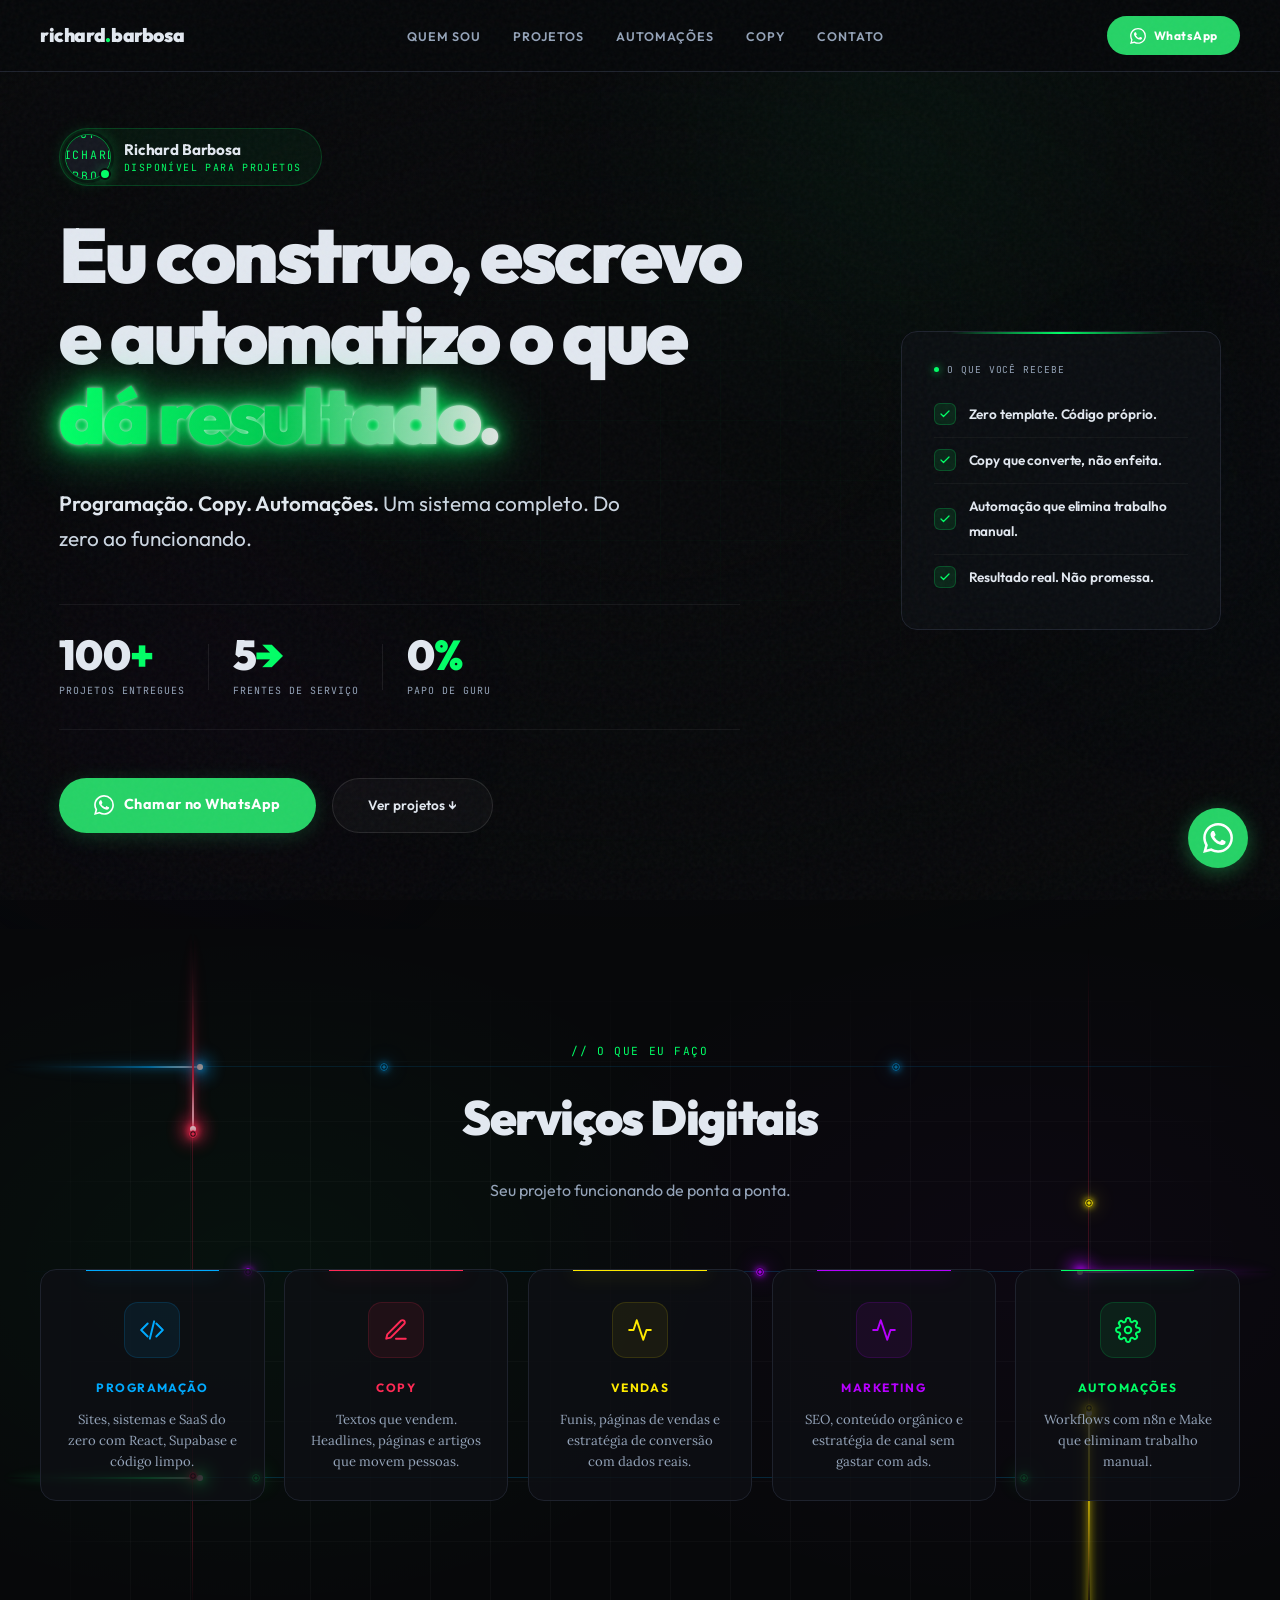
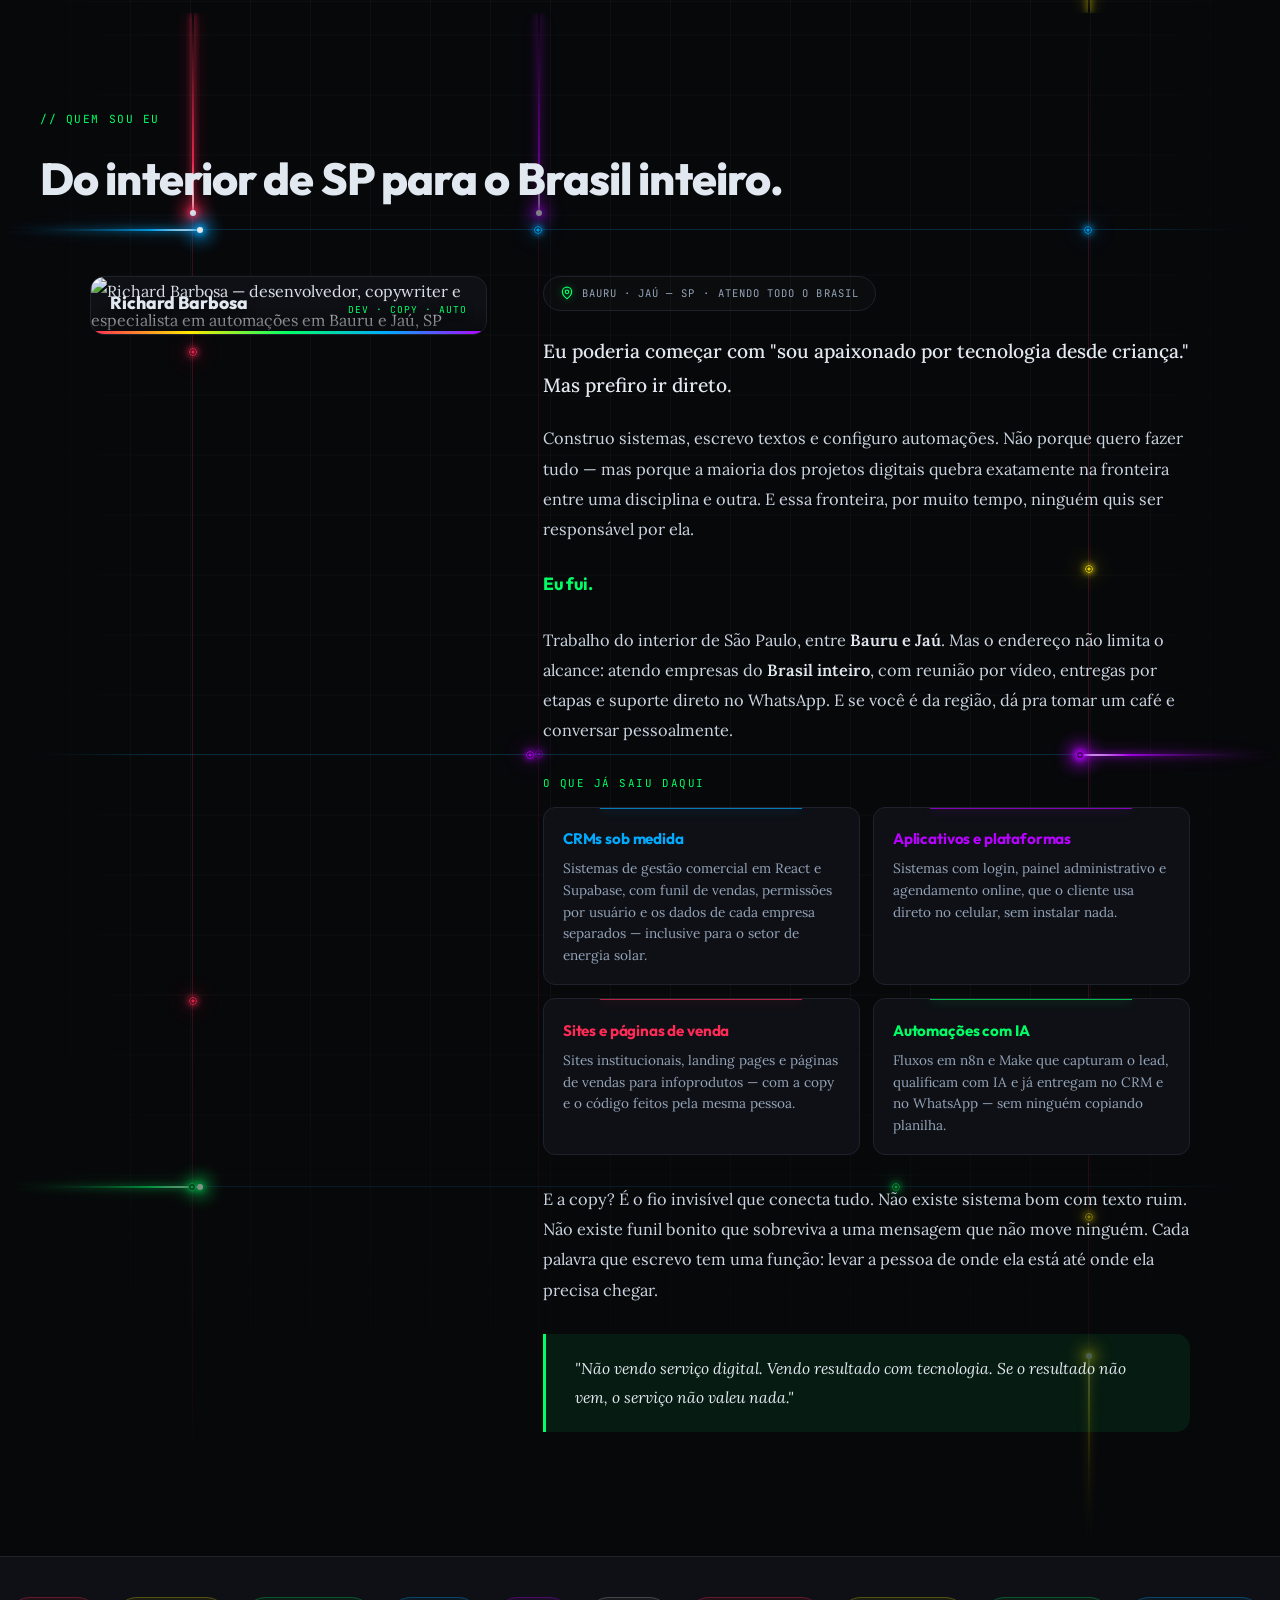
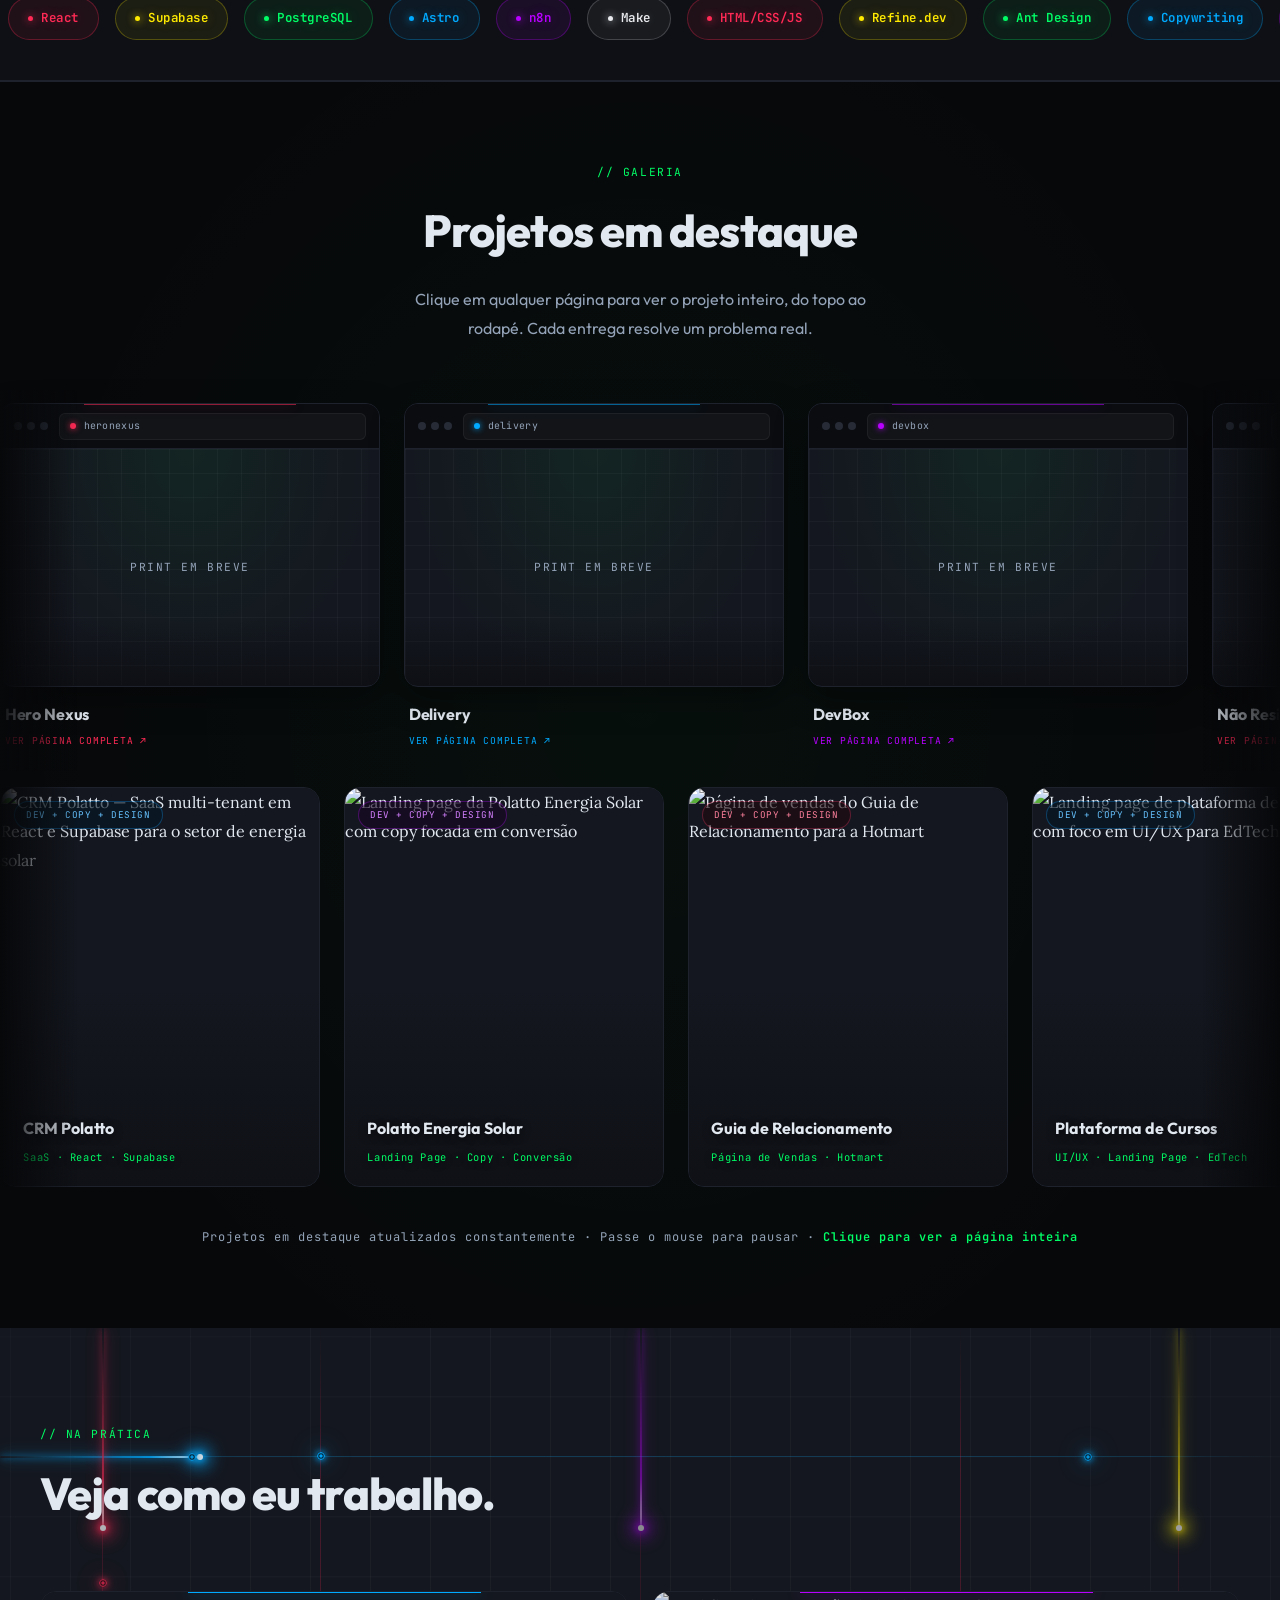
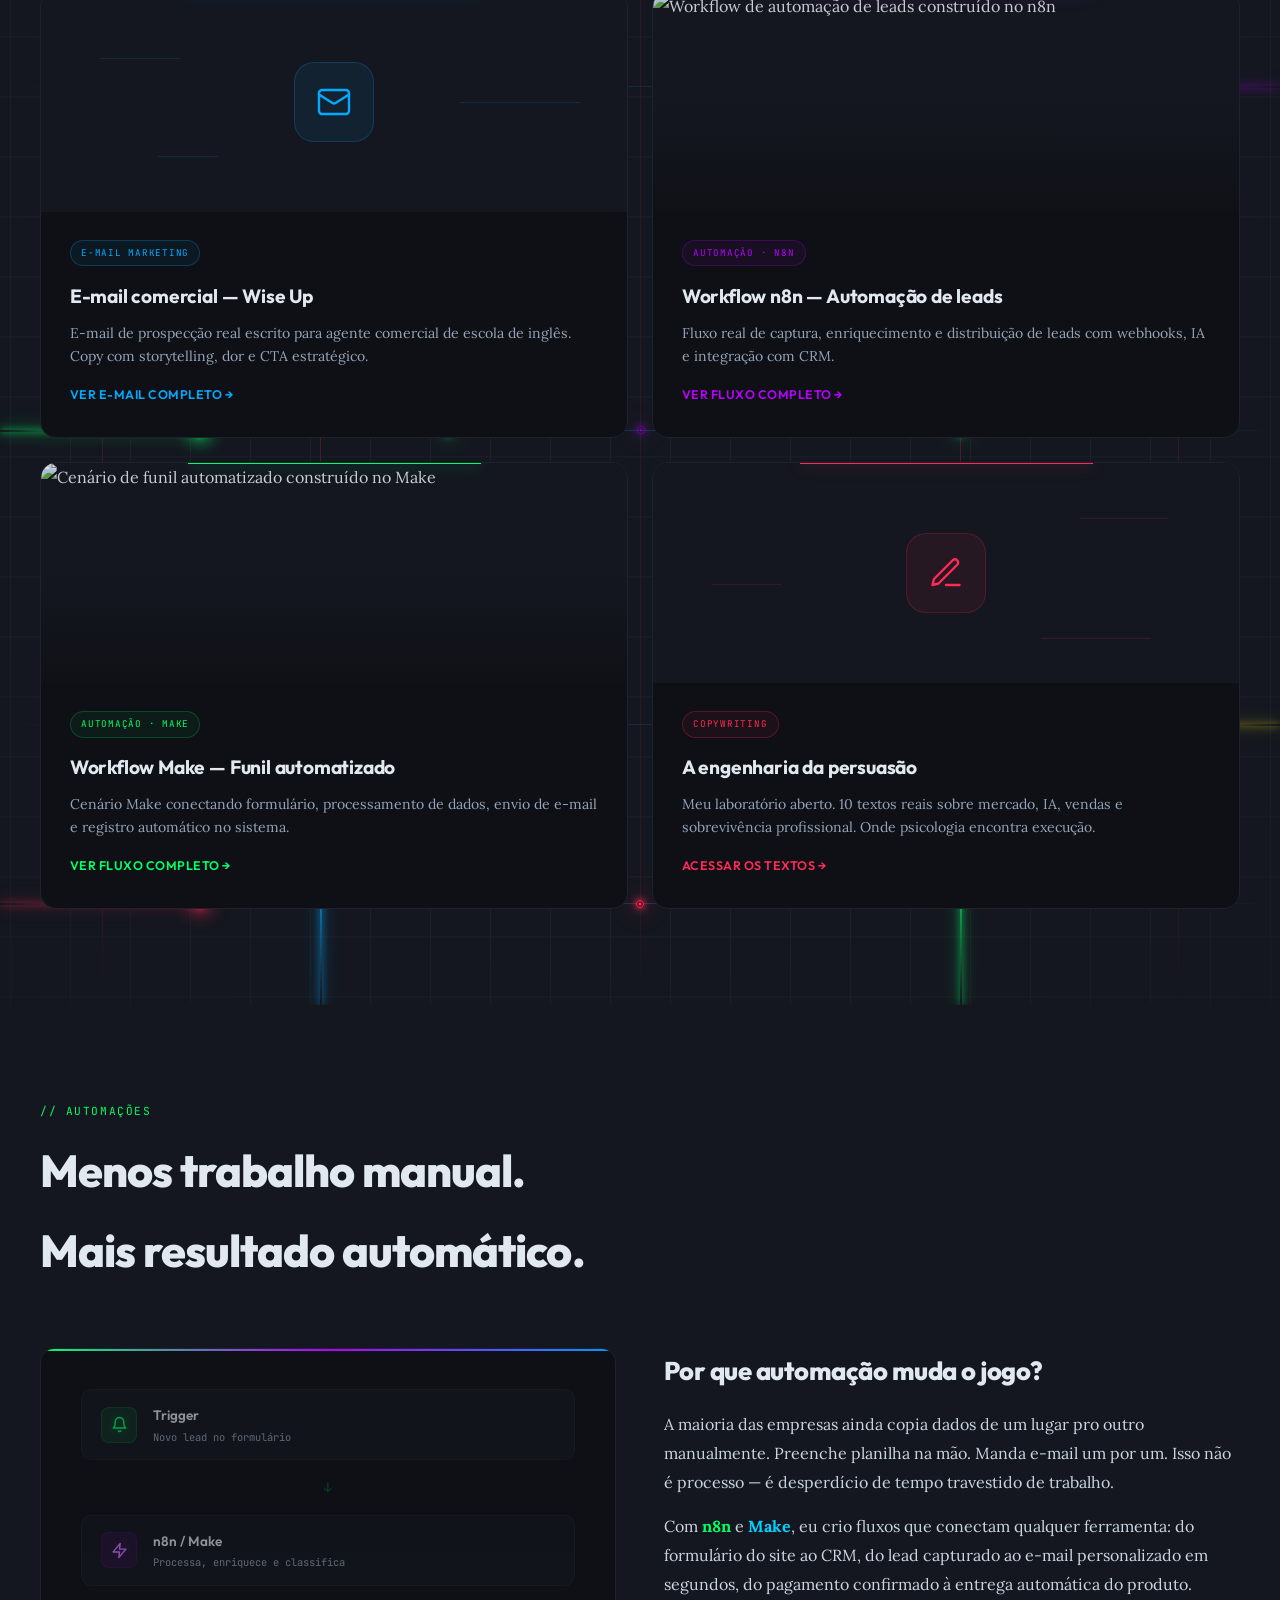
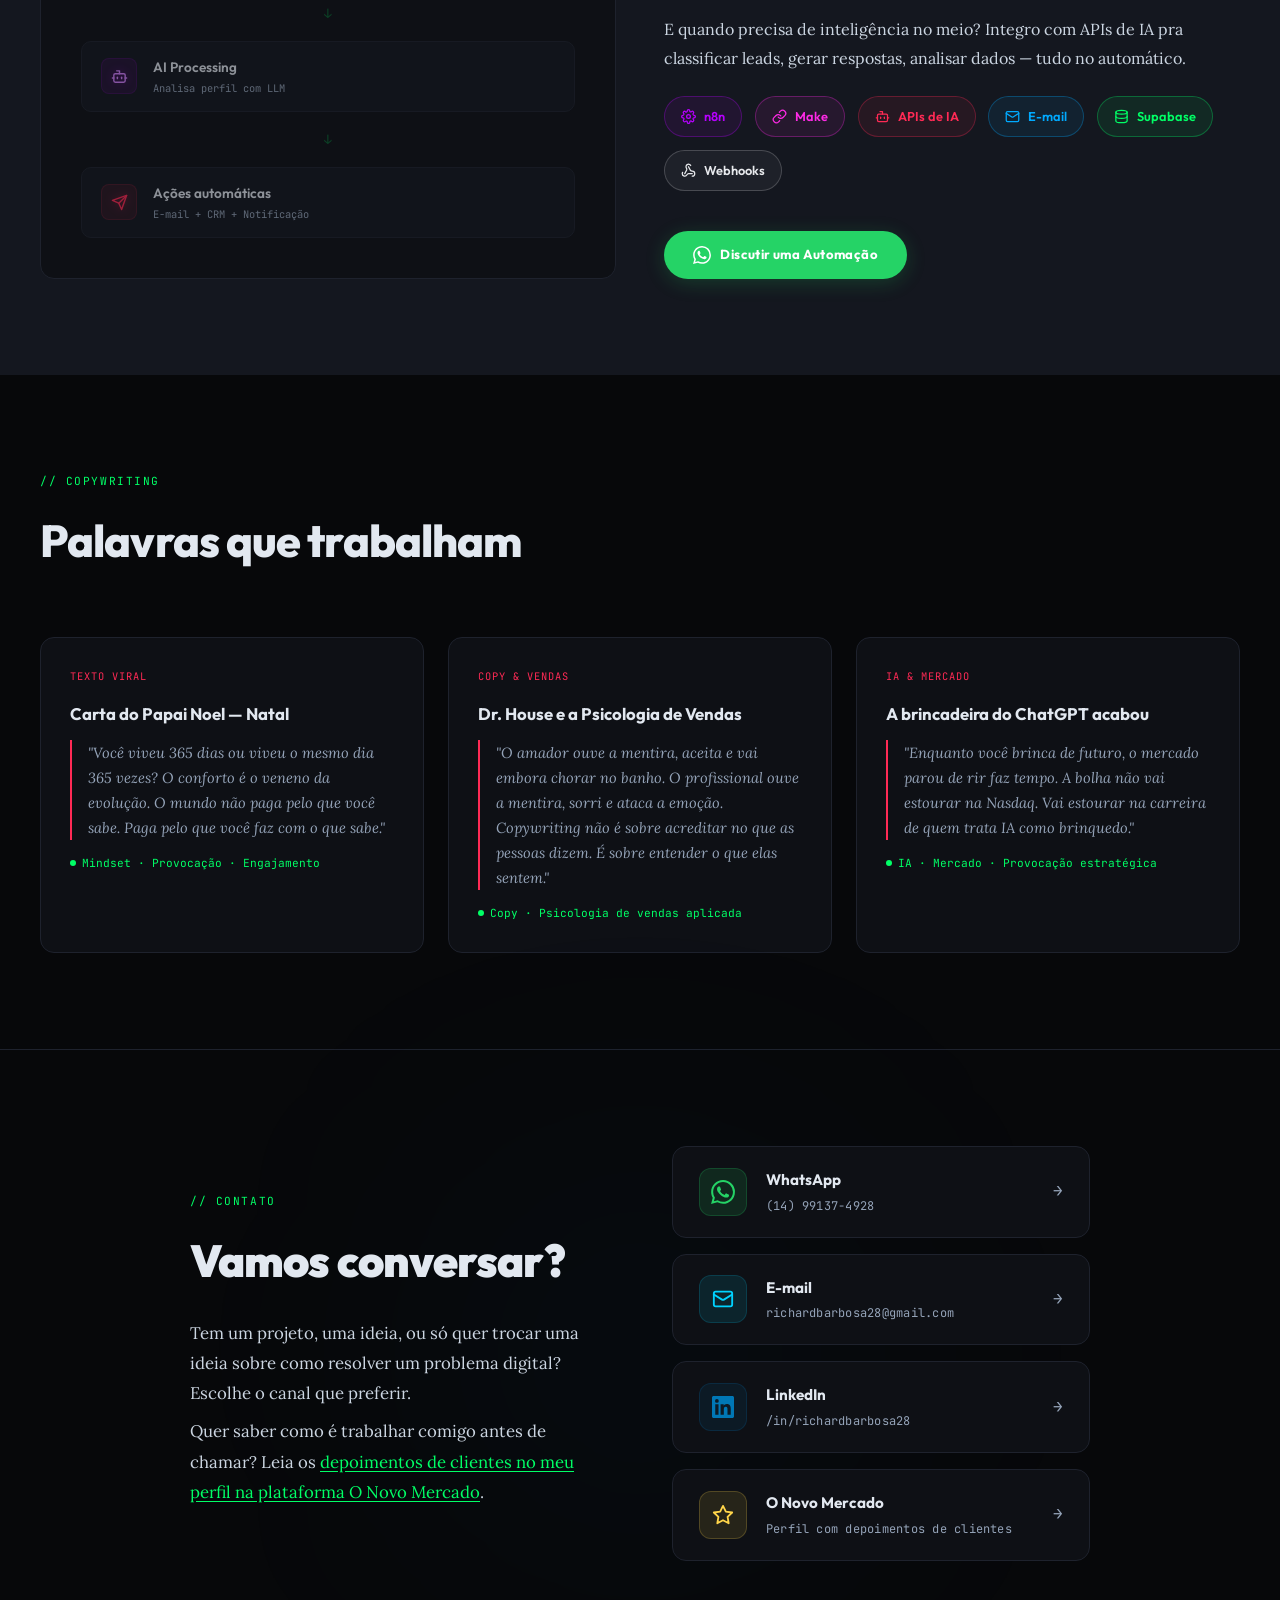
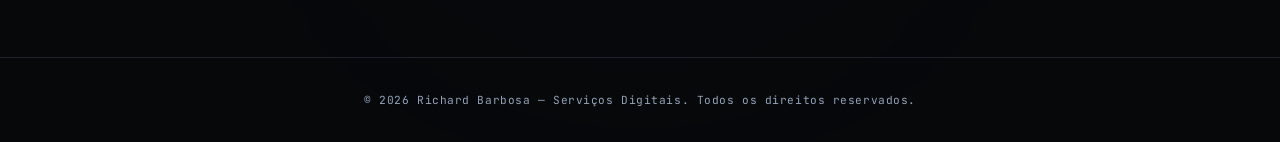
==== commit 628f7fe6: "Merge branch 'worktree-agent-ae2e612a3bcd63263' into claude/quirky-babbage-v6mt52 # Conflicts: #	scr" ====
--- a/index.html
+++ b/index.html
@@ -563,7 +563,7 @@
 .lb-count{font-family:'JetBrains Mono',monospace;font-size:.72rem;letter-spacing:.1em;color:var(--green);flex-shrink:0}
 .lb-title{flex:1;min-width:0;font-family:'Outfit',sans-serif;font-size:1.05rem;font-weight:700;letter-spacing:-.01em;white-space:nowrap;overflow:hidden;text-overflow:ellipsis}
 .lb-open{flex-shrink:0;display:inline-flex;align-items:center;gap:.4rem;padding:.45rem 1rem;border-radius:50px;border:1px solid rgba(255,255,255,.12);background:rgba(255,255,255,.04);color:var(--text-dim);font-family:'Outfit',sans-serif;font-size:.75rem;font-weight:600;text-decoration:none;transition:all .3s}
-.lb-open[hidden]{display:none} .lb-open:hover{color:var(--text);border-color:rgba(255,255,255,.25)}
+.lb-open:hover{color:var(--text);border-color:rgba(255,255,255,.25)}
 .lb-open svg{width:13px;height:13px;fill:none;stroke:currentColor;stroke-width:2;stroke-linecap:round;stroke-linejoin:round}
 .lb-close{flex-shrink:0;width:40px;height:40px;border-radius:50%;background:rgba(255,255,255,.06);border:1px solid var(--border);color:var(--text-dim);font-size:1.1rem;cursor:pointer;display:flex;align-items:center;justify-content:center;transition:all .3s;font-family:'Outfit',sans-serif}
 .lb-close:hover{background:rgba(255,255,255,.12);color:var(--text)}
@@ -1203,7 +1203,17 @@
   <div class="showcase-track-wrap pages-wrap">
     <div class="pages-track">
 
-      <!-- CONJUNTO 1 (ORIGINAL — 12 PÁGINAS) --> <a class="page-card" href="paginas/heronexus.png" data-index="0" data-live="hero-nexus/" data-subtitle="Landing Page · Design System · Interativo" style="--accent:var(--neon-red)" aria-label="Ver página completa: Hero Nexus — Landing Page · Design System · Interativo"><div class="page-frame"><div class="page-chrome"><span class="page-dots"><i></i><i></i><i></i></span><span class="page-url">heronexus</span></div><div class="page-viewport"><img src="otimizadas/paginas/heronexus-760.jpg" srcset="otimizadas/paginas/heronexus-400.jpg 400w, otimizadas/paginas/heronexus-760.jpg 760w" sizes="(max-width:480px) 264px, (max-width:768px) 300px, 380px" data-orig="paginas/heronexus.png" alt="Print da página Hero Nexus — projeto de Richard Barbosa" loading="lazy" decoding="async"><span class="page-cta"><svg viewBox="0 0 24 24" aria-hidden="true"><polyline points="15 3 21 3 21 9"/><polyline points="9 21 3 21 3 15"/><line x1="21" y1="3" x2="14" y2="10"/><line x1="3" y1="21" x2="10" y2="14"/></svg> Ver página inteira</span></div></div><div class="page-meta"><span class="page-name">Hero Nexus</span><span class="page-hint">Ver página completa ↗</span></div></a>
+      <!-- CONJUNTO 1 (ORIGINAL — 13 PÁGINAS) -->
+      <a class="page-card" href="paginas/heronexus.png" data-index="0" style="--accent:var(--neon-red)" aria-label="Ver página completa: Hero Nexus">
+        <div class="page-frame">
+          <div class="page-chrome"><span class="page-dots"><i></i><i></i><i></i></span><span class="page-url">heronexus</span></div>
+          <div class="page-viewport">
+            <img src="otimizadas/paginas/heronexus-760.jpg" srcset="otimizadas/paginas/heronexus-400.jpg 400w, otimizadas/paginas/heronexus-760.jpg 760w" sizes="(max-width:480px) 264px, (max-width:768px) 300px, 380px" data-orig="paginas/heronexus.png" alt="Print da página Hero Nexus — projeto de Richard Barbosa" loading="lazy" decoding="async">
+            <span class="page-cta"><svg viewBox="0 0 24 24" aria-hidden="true"><polyline points="15 3 21 3 21 9"/><polyline points="9 21 3 21 3 15"/><line x1="21" y1="3" x2="14" y2="10"/><line x1="3" y1="21" x2="10" y2="14"/></svg> Ver página inteira</span>
+          </div>
+        </div>
+        <div class="page-meta"><span class="page-name">Hero Nexus</span><span class="page-hint">Ver página completa ↗</span></div>
+      </a>
       <a class="page-card" href="paginas/delivery.png" data-index="1" style="--accent:var(--neon-blue)" aria-label="Ver página completa: Delivery">
         <div class="page-frame">
           <div class="page-chrome"><span class="page-dots"><i></i><i></i><i></i></span><span class="page-url">delivery</span></div>
@@ -1318,14 +1328,24 @@
         <div class="page-frame">
           <div class="page-chrome"><span class="page-dots"><i></i><i></i><i></i></span><span class="page-url">helenamonteiro</span></div>
           <div class="page-viewport">
-            <img src="paginas/helenamonteiro.png" data-orig="paginas/helenamonteiro.png" alt="Print da página Helena Monteiro — Arquiteta do Tempo — projeto de Richard Barbosa" loading="lazy" decoding="async">
+            <img src="otimizadas/paginas/helenamonteiro-760.jpg" srcset="otimizadas/paginas/helenamonteiro-400.jpg 400w, otimizadas/paginas/helenamonteiro-760.jpg 760w" sizes="(max-width:480px) 264px, (max-width:768px) 300px, 380px" data-orig="paginas/helenamonteiro.png" alt="Print da landing page da arquiteta Helena Monteiro — projeto de Richard Barbosa" loading="lazy" decoding="async">
             <span class="page-cta"><svg viewBox="0 0 24 24" aria-hidden="true"><polyline points="15 3 21 3 21 9"/><polyline points="9 21 3 21 3 15"/><line x1="21" y1="3" x2="14" y2="10"/><line x1="3" y1="21" x2="10" y2="14"/></svg> Ver página inteira</span>
           </div>
         </div>
         <div class="page-meta"><span class="page-name">Helena Monteiro</span><span class="page-hint">Ver página completa ↗</span></div>
       </a>
 
-      <!-- CONJUNTO 2 (DUPLICADO PARA O LOOP PERFEITO — fora do Tab e dos leitores de tela) --> <a class="page-card" href="paginas/heronexus.png" data-index="0" data-live="hero-nexus/" data-subtitle="Landing Page · Design System · Interativo" style="--accent:var(--neon-red)" aria-hidden="true" tabindex="-1"><div class="page-frame"><div class="page-chrome"><span class="page-dots"><i></i><i></i><i></i></span><span class="page-url">heronexus</span></div><div class="page-viewport"><img src="otimizadas/paginas/heronexus-760.jpg" srcset="otimizadas/paginas/heronexus-400.jpg 400w, otimizadas/paginas/heronexus-760.jpg 760w" sizes="(max-width:480px) 264px, (max-width:768px) 300px, 380px" data-orig="paginas/heronexus.png" alt="" loading="lazy" decoding="async"><span class="page-cta"><svg viewBox="0 0 24 24" aria-hidden="true"><polyline points="15 3 21 3 21 9"/><polyline points="9 21 3 21 3 15"/><line x1="21" y1="3" x2="14" y2="10"/><line x1="3" y1="21" x2="10" y2="14"/></svg>Ver página inteira</span></div></div><div class="page-meta"><span class="page-name">Hero Nexus</span><span class="page-hint">Ver página completa ↗</span></div></a>
+      <!-- CONJUNTO 2 (DUPLICADO PARA O LOOP PERFEITO — fora do Tab e dos leitores de tela) -->
+      <a class="page-card" href="paginas/heronexus.png" data-index="0" style="--accent:var(--neon-red)" aria-hidden="true" tabindex="-1">
+        <div class="page-frame">
+          <div class="page-chrome"><span class="page-dots"><i></i><i></i><i></i></span><span class="page-url">heronexus</span></div>
+          <div class="page-viewport">
+            <img src="otimizadas/paginas/heronexus-760.jpg" srcset="otimizadas/paginas/heronexus-400.jpg 400w, otimizadas/paginas/heronexus-760.jpg 760w" sizes="(max-width:480px) 264px, (max-width:768px) 300px, 380px" data-orig="paginas/heronexus.png" alt="" loading="lazy" decoding="async">
+            <span class="page-cta"><svg viewBox="0 0 24 24" aria-hidden="true"><polyline points="15 3 21 3 21 9"/><polyline points="9 21 3 21 3 15"/><line x1="21" y1="3" x2="14" y2="10"/><line x1="3" y1="21" x2="10" y2="14"/></svg> Ver página inteira</span>
+          </div>
+        </div>
+        <div class="page-meta"><span class="page-name">Hero Nexus</span><span class="page-hint">Ver página completa ↗</span></div>
+      </a>
       <a class="page-card" href="paginas/delivery.png" data-index="1" style="--accent:var(--neon-blue)" aria-hidden="true" tabindex="-1">
         <div class="page-frame">
           <div class="page-chrome"><span class="page-dots"><i></i><i></i><i></i></span><span class="page-url">delivery</span></div>
@@ -1440,7 +1460,7 @@
         <div class="page-frame">
           <div class="page-chrome"><span class="page-dots"><i></i><i></i><i></i></span><span class="page-url">helenamonteiro</span></div>
           <div class="page-viewport">
-            <img src="paginas/helenamonteiro.png" data-orig="paginas/helenamonteiro.png" alt="" loading="lazy" decoding="async">
+            <img src="otimizadas/paginas/helenamonteiro-760.jpg" srcset="otimizadas/paginas/helenamonteiro-400.jpg 400w, otimizadas/paginas/helenamonteiro-760.jpg 760w" sizes="(max-width:480px) 264px, (max-width:768px) 300px, 380px" data-orig="paginas/helenamonteiro.png" alt="" loading="lazy" decoding="async">
             <span class="page-cta"><svg viewBox="0 0 24 24" aria-hidden="true"><polyline points="15 3 21 3 21 9"/><polyline points="9 21 3 21 3 15"/><line x1="21" y1="3" x2="14" y2="10"/><line x1="3" y1="21" x2="10" y2="14"/></svg> Ver página inteira</span>
           </div>
         </div>
@@ -2287,9 +2307,9 @@
 <!-- LIGHTBOX: PÁGINA INTEIRA (carrossel de páginas) -->
 <dialog class="lightbox" id="pageLightbox" aria-labelledby="lbTitle">
   <div class="lb-bar">
-    <span class="lb-count" id="lbCount">01 / 12</span>
+    <span class="lb-count" id="lbCount">01 / 13</span>
     <h2 class="lb-title" id="lbTitle">Página</h2>
-    <a class="lb-open" id="lbLiveLink" href="hero-nexus/" target="_blank" rel="noopener noreferrer" style="border-color:rgba(255,255,255,.2);margin-right:6px">Visitar site ↗</a> <a class="lb-open" id="lbOpen" href="#" target="_blank" rel="noopener"><svg viewBox="0 0 24 24" aria-hidden="true"><path d="M18 13v6a2 2 0 0 1-2 2H5a2 2 0 0 1-2-2V8a2 2 0 0 1 2-2h6"/><polyline points="15 3 21 3 21 9"/><line x1="10" y1="14" x2="21" y2="3"/></svg><span>Tamanho original</span></a>
+    <a class="lb-open" id="lbOpen" href="#" target="_blank" rel="noopener"><svg viewBox="0 0 24 24" aria-hidden="true"><path d="M18 13v6a2 2 0 0 1-2 2H5a2 2 0 0 1-2-2V8a2 2 0 0 1 2-2h6"/><polyline points="15 3 21 3 21 9"/><line x1="10" y1="14" x2="21" y2="3"/></svg><span>Tamanho original</span></a>
     <button class="lb-close" type="button" data-lb-close aria-label="Fechar">✕</button>
     <div class="lb-progress" id="lbProgress" aria-hidden="true"></div>
   </div>
@@ -2426,7 +2446,7 @@
   const items=[...track.querySelectorAll('.page-card:not([aria-hidden])')].map(c=>({
     src:c.getAttribute('href'),
     title:c.querySelector('.page-name').textContent.trim(),
-    slug:c.querySelector('.page-url').textContent.trim(),live:c.dataset.live||'',subtitle:c.dataset.subtitle||''
+    slug:c.querySelector('.page-url').textContent.trim()
   }));
   const $=id=>document.getElementById(id);
   const stage=$('lbStage'),shot=$('lbShot'),img=$('lbImg'),bar=$('lbProgress');
@@ -2446,10 +2466,10 @@
     img.alt='Print da página completa — '+it.title;
     img.src=it.src;
     if(img.complete&&img.naturalWidth)img.onload();
-    $('lbTitle').innerHTML=it.title+(it.subtitle?'<span style="display:block;font-size:.78rem;font-weight:400;color:var(--text-muted);letter-spacing:normal;margin-top:2px">'+it.subtitle+'</span>':'');
+    $('lbTitle').textContent=it.title;
     $('lbCount').textContent=pad(idx+1)+' / '+pad(items.length);
     $('lbUrl').textContent=it.slug;
-    const liveBtn=$('lbLiveLink');if(liveBtn){if(it.live){liveBtn.href=it.live;liveBtn.hidden=false;}else{liveBtn.hidden=true;}}$('lbOpen').href=it.src;
+    $('lbOpen').href=it.src;
     stage.scrollTop=0;
     updateProgress();
     // Pré-carrega só o próximo (prints inteiros são pesados; não baixa tudo de uma vez)
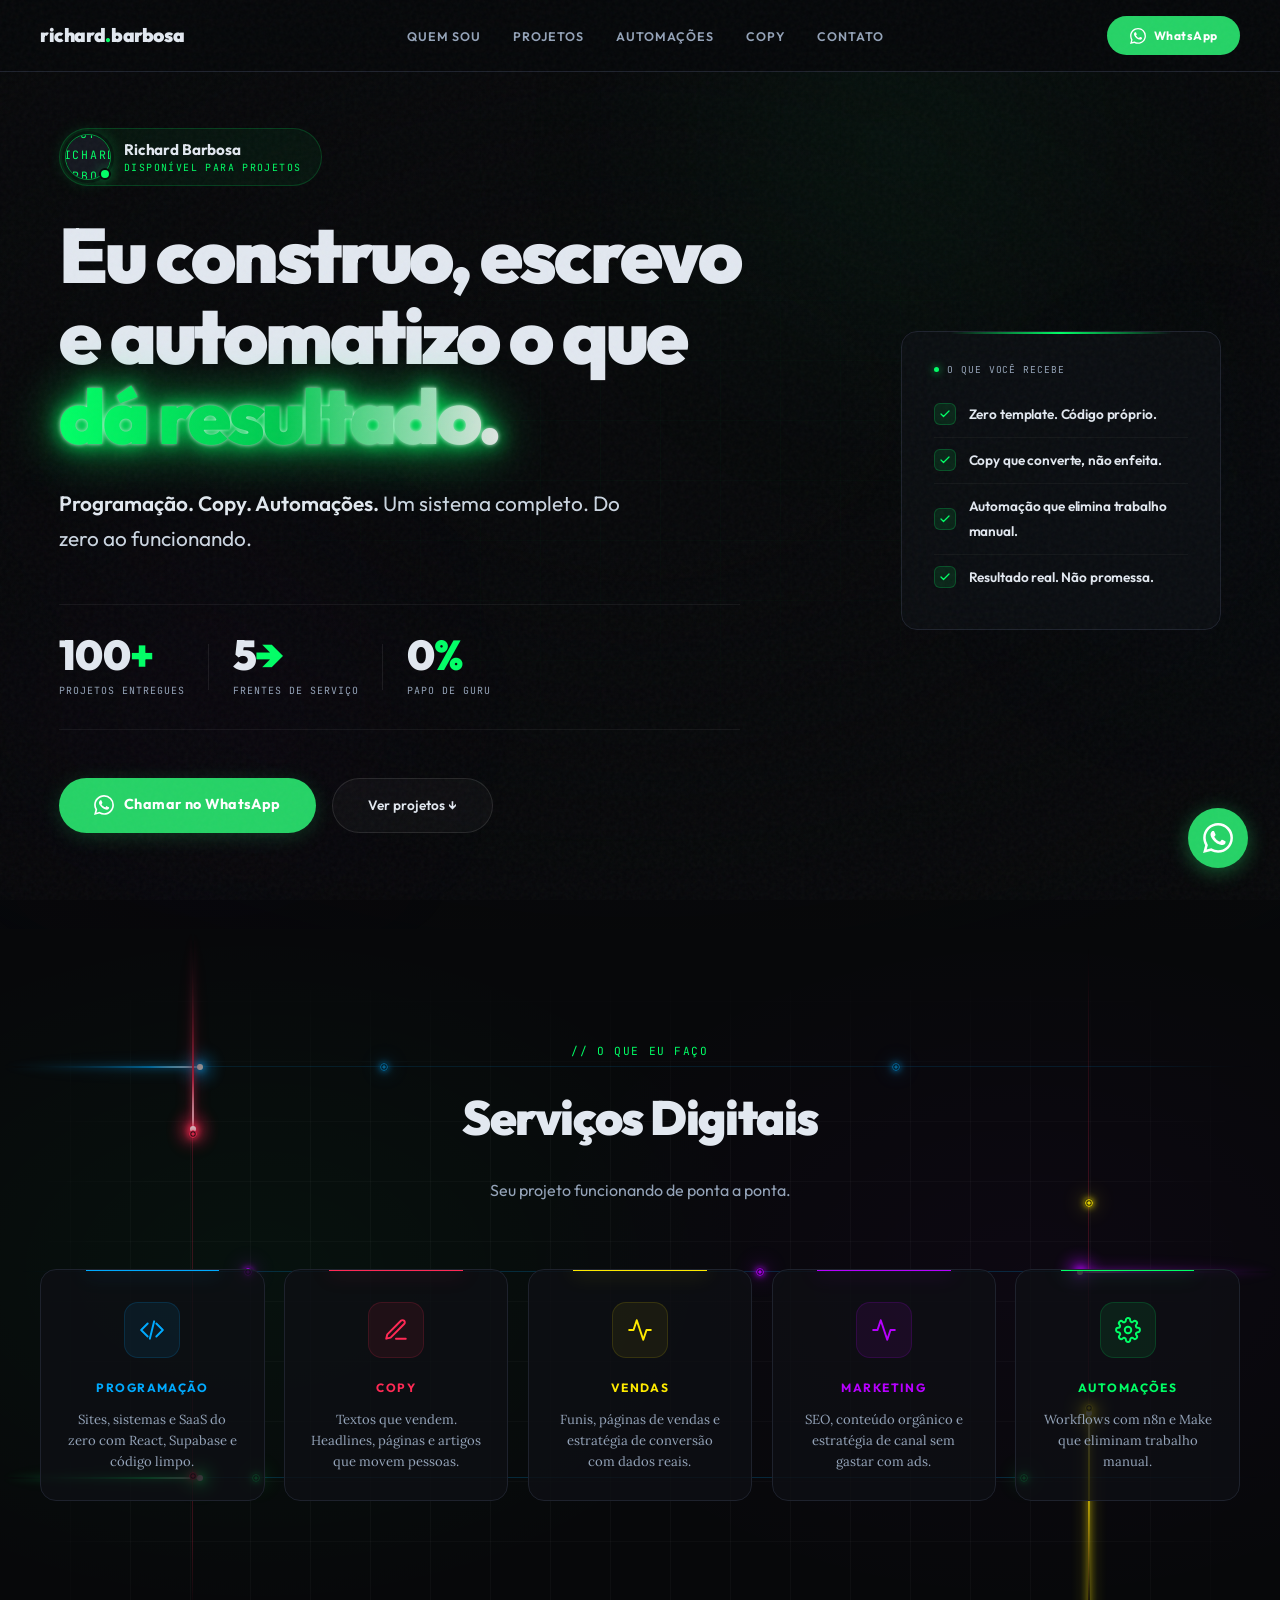
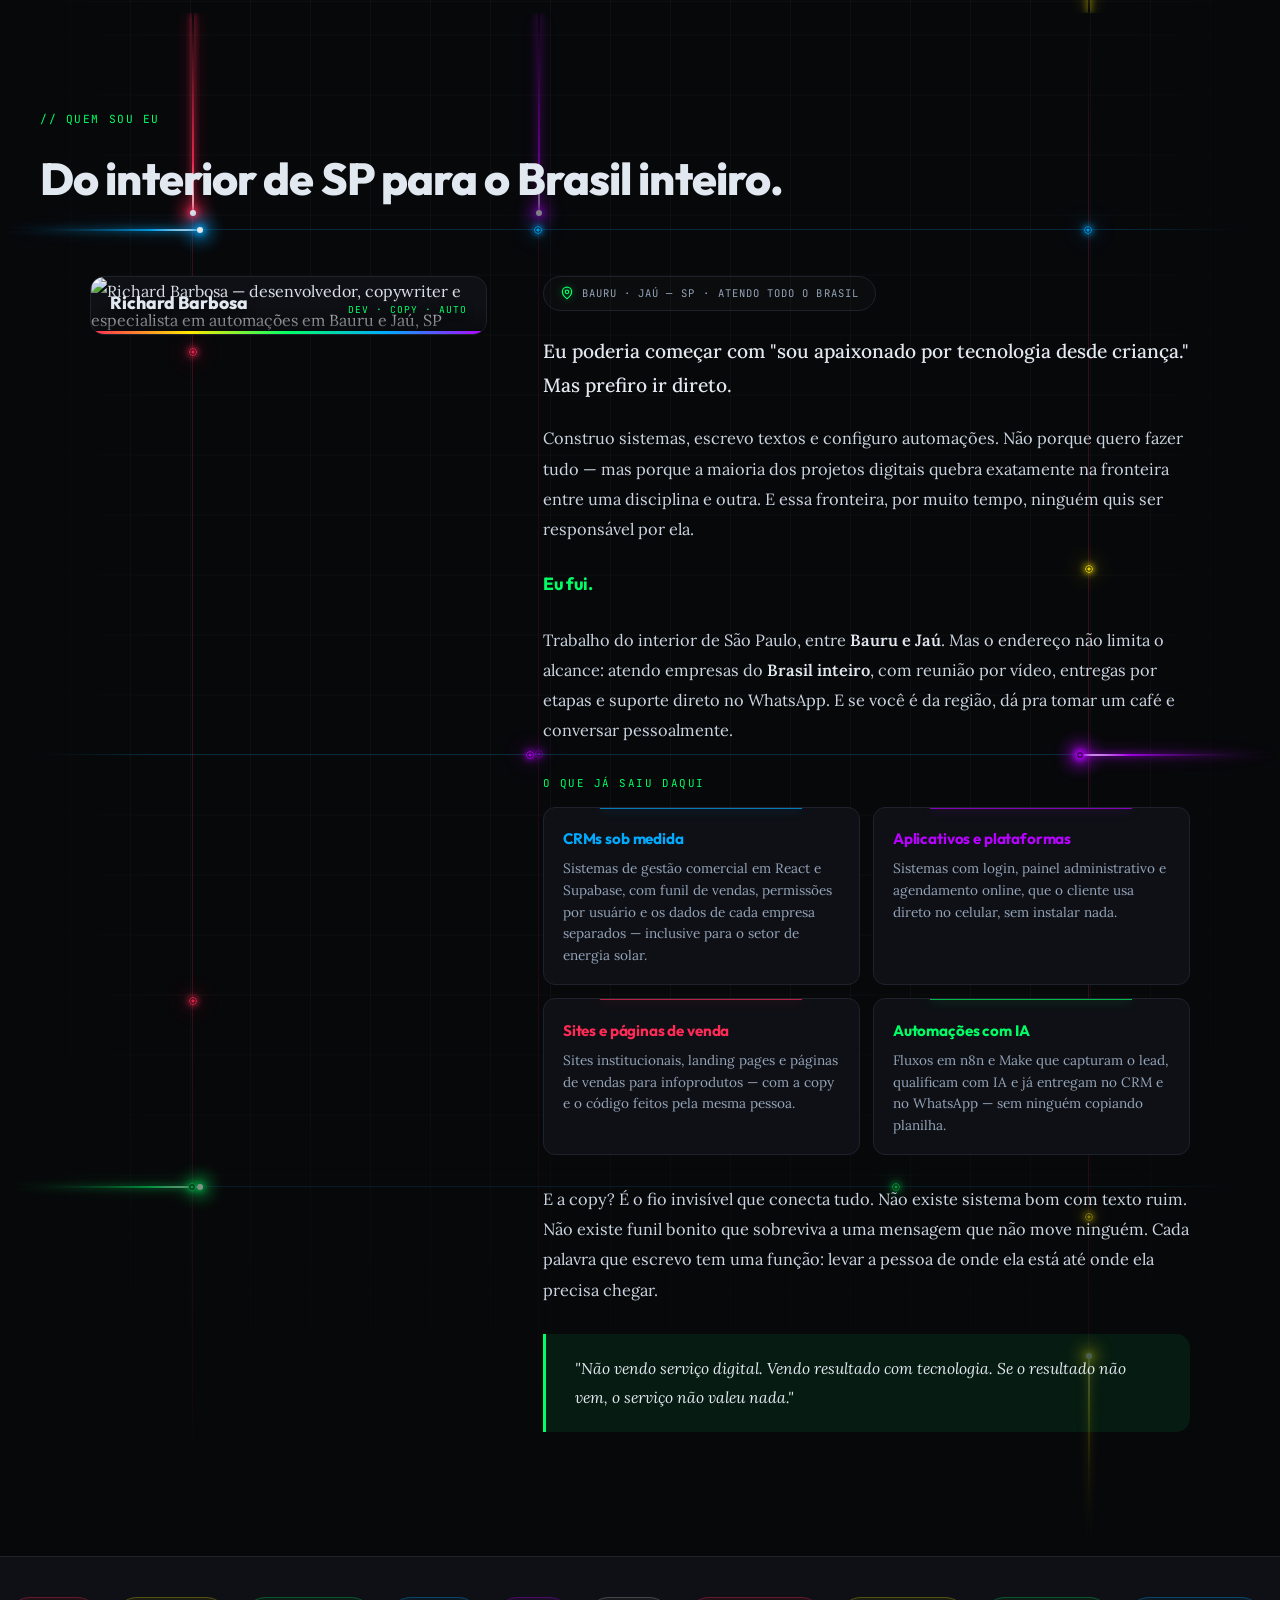
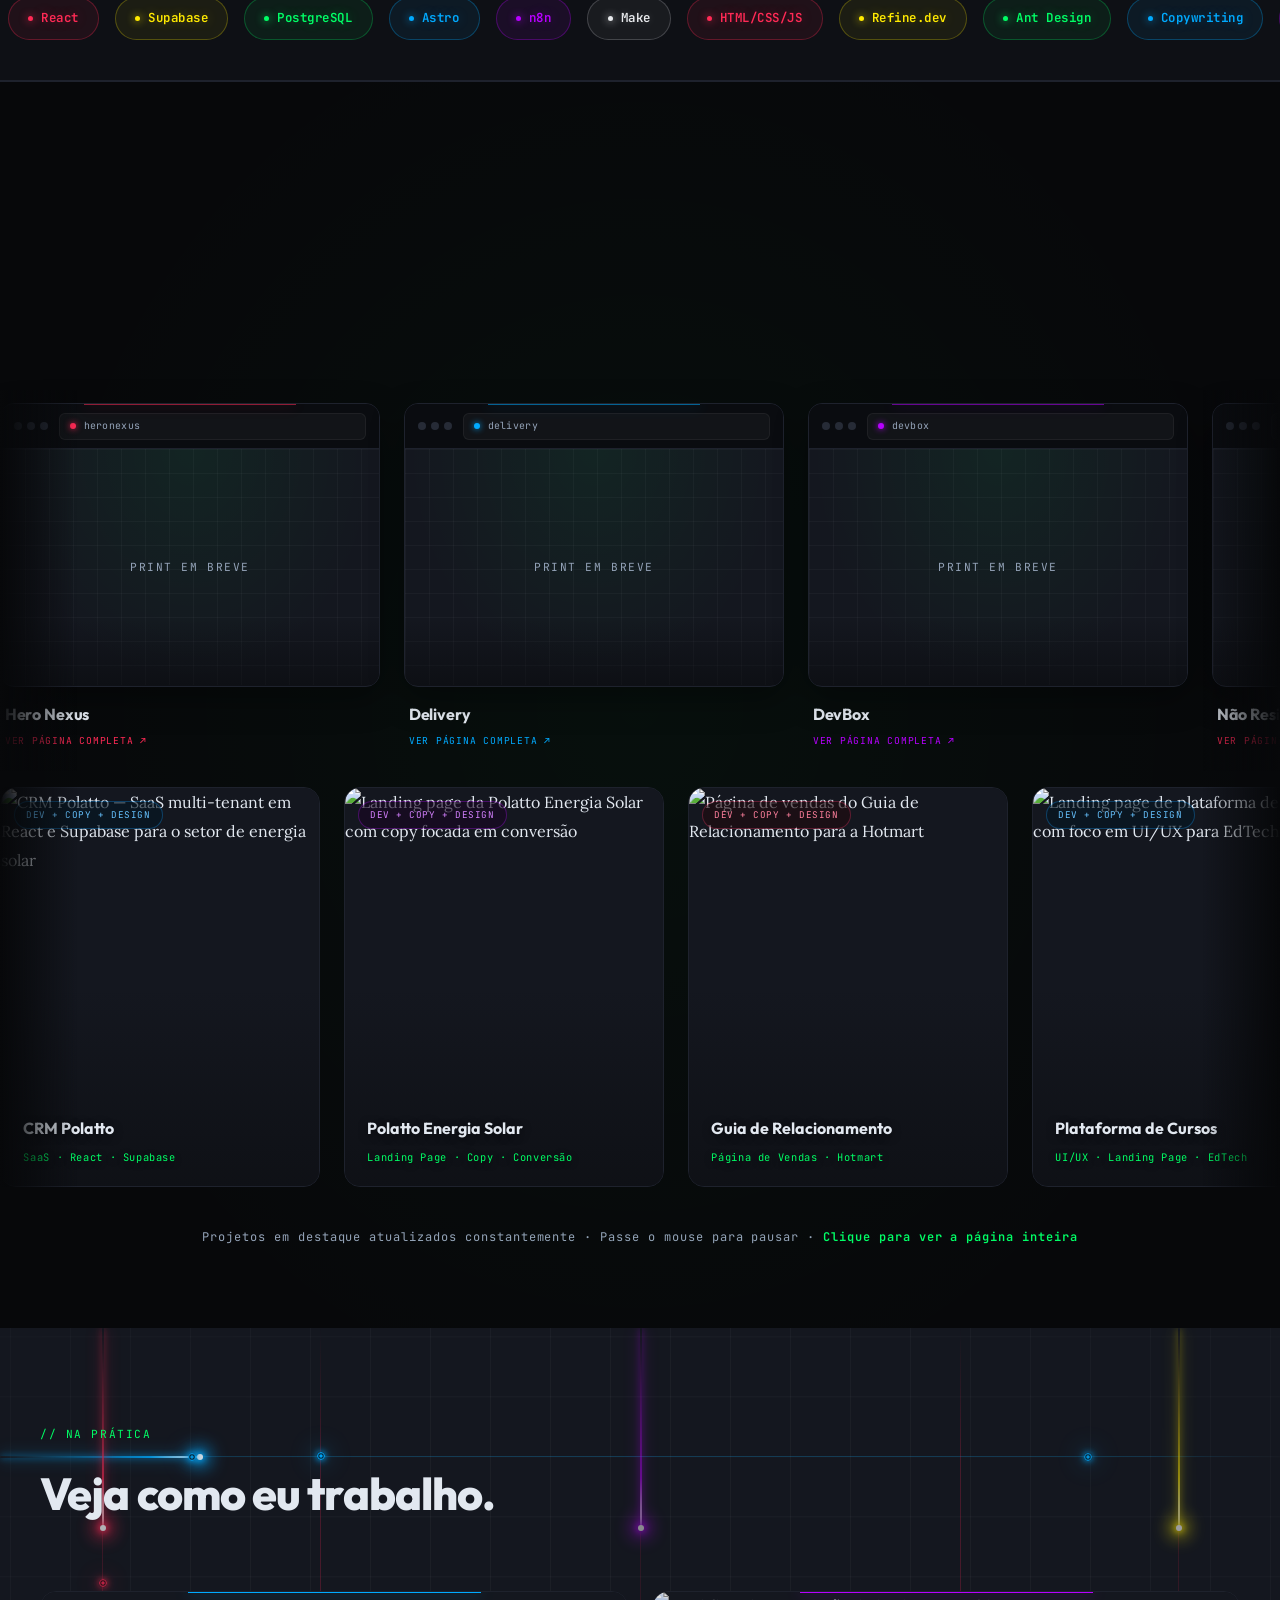
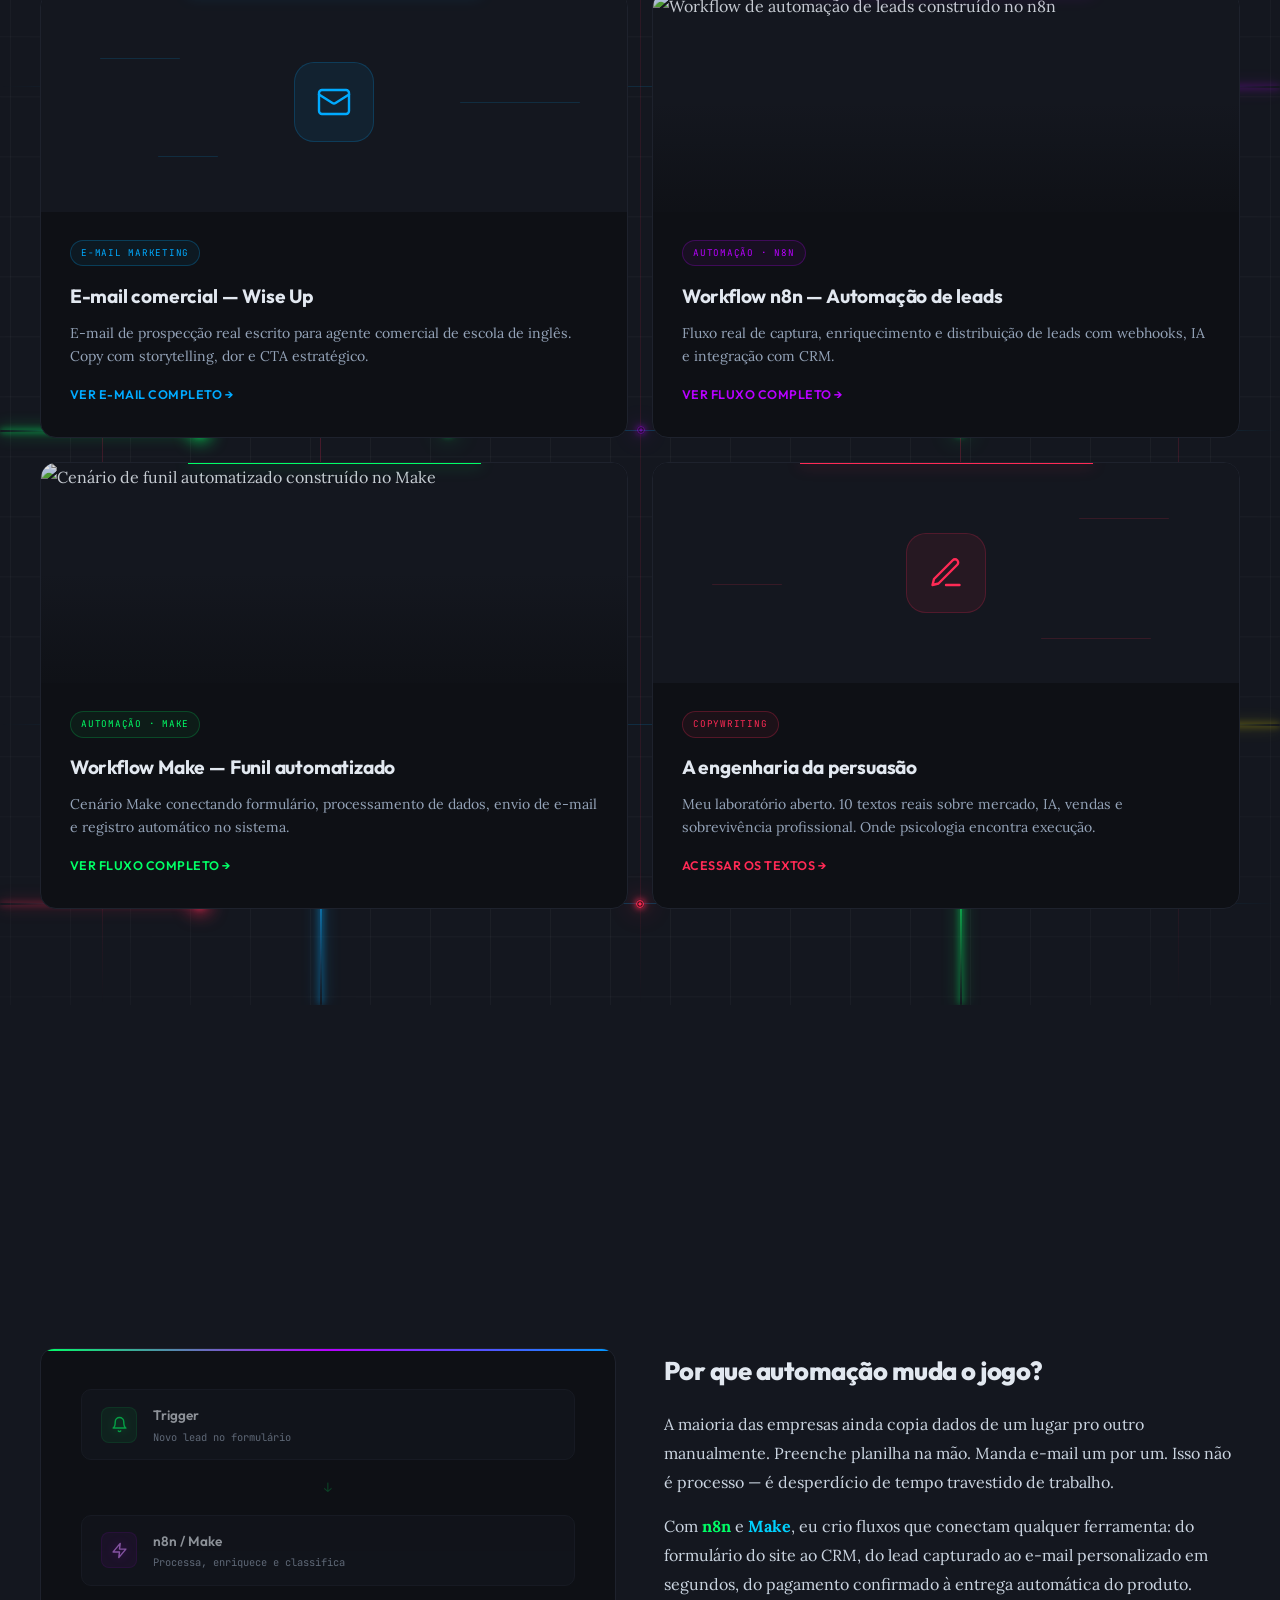
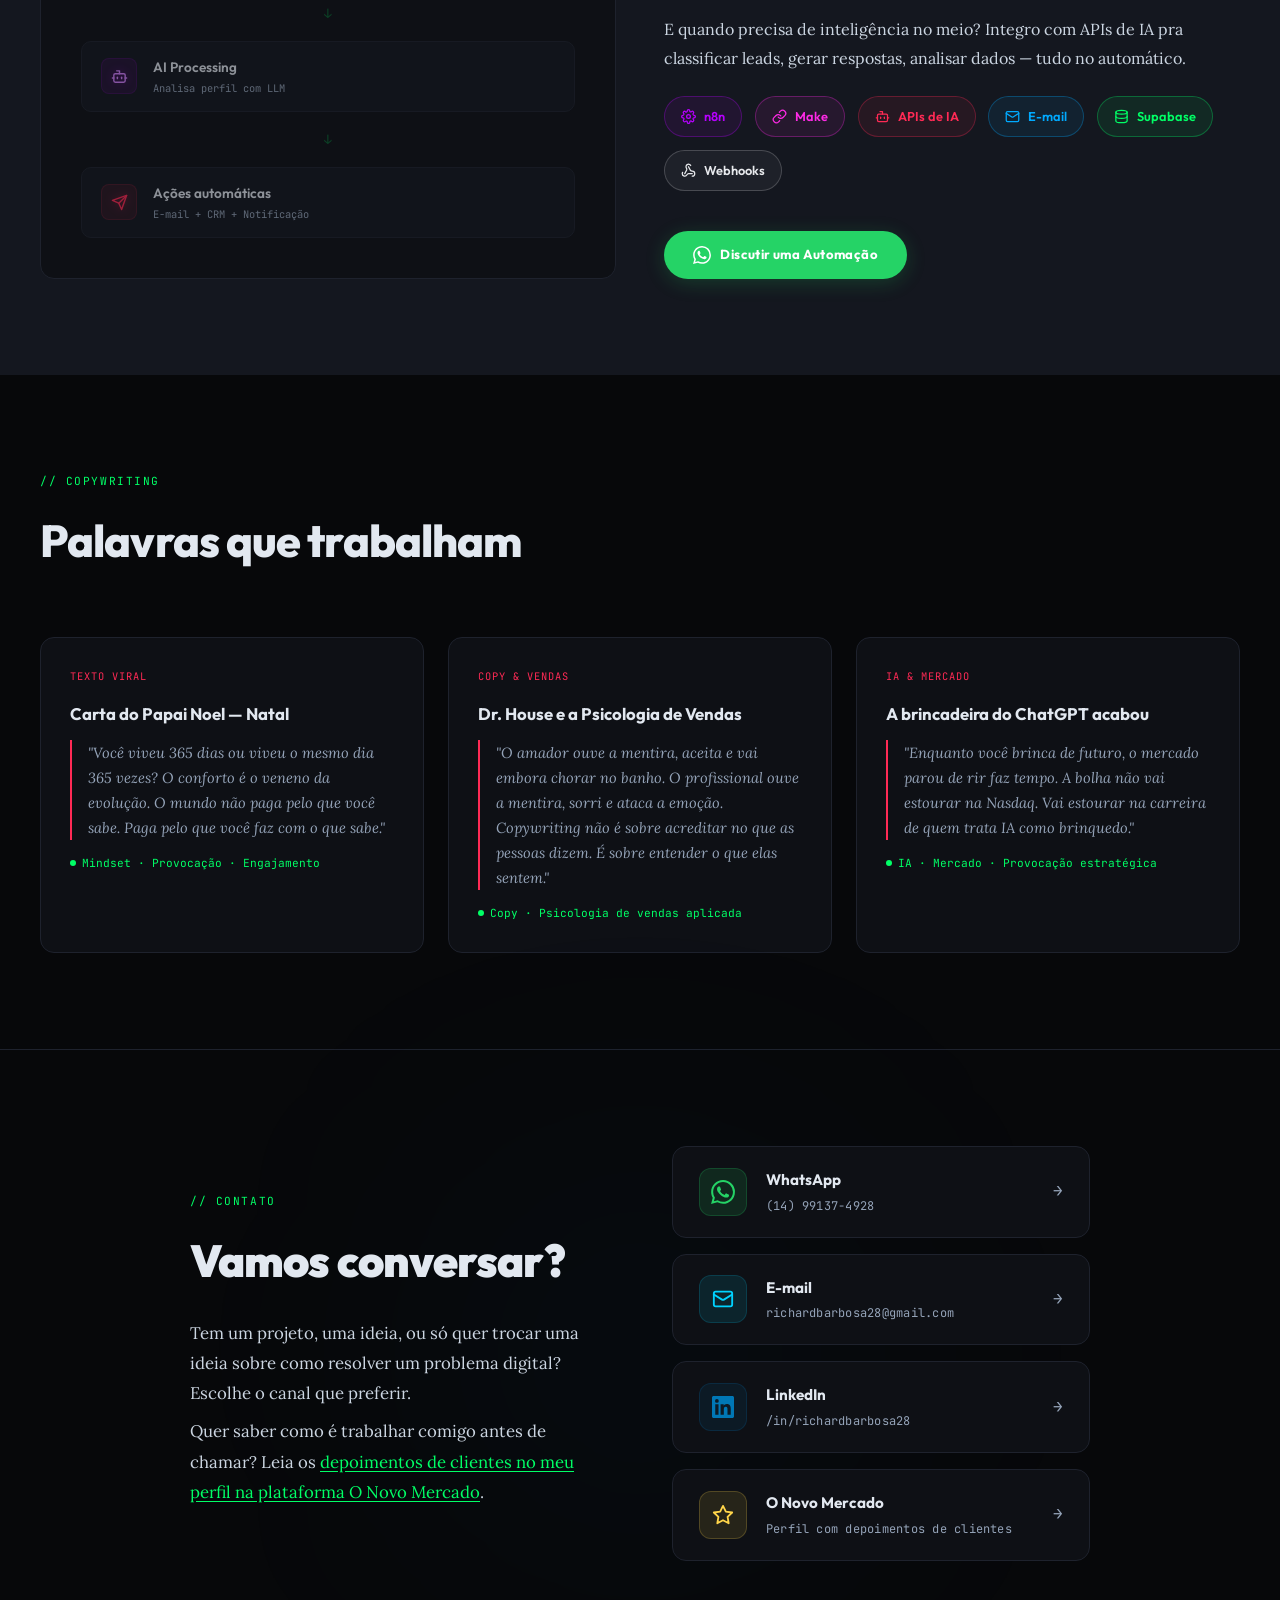
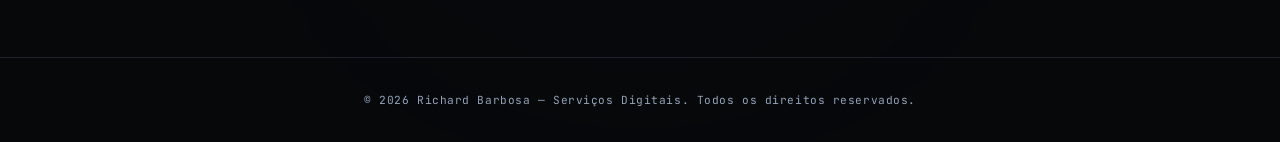
==== commit b97869c4: "Fluxos n8n/Make carregados sob demanda: motor em js/fluxos.js e CSS em css/fluxos.css O index.html p" ====
--- a/index.html
+++ b/index.html
@@ -685,106 +685,12 @@
 .flow-shot img{display:block;width:100%;height:auto;aspect-ratio:16/9;border-radius:10px;border:1px solid var(--border);background:var(--bg-elevated)}
 .flow-shot p{display:flex;flex-wrap:wrap;justify-content:space-between;gap:.4rem 1rem;margin-top:.75rem;font:.8rem/1.5 'Outfit',sans-serif;color:var(--text-dim)}
 .flow-shot a{color:var(--text);text-underline-offset:3px}
-.fx-n8n{--fx-bg:#1c1b25;--fx-dot:rgba(255,255,255,.08);--fx-bar:#24232e;--fx-bar-b:#32313d;--fx-nb:#2a2935;--fx-ns:#77768a;--fx-t:#ebeaf2;--fx-ts:#a2a1b4;--fx-eg:#6d6c80;--fx-ok:#3ac47d;--fx-run:#ff9b45;--fx-acc:#ff6d5a}
-.fx-make{--fx-bg:#f1f1f6;--fx-dot:rgba(40,40,90,.08);--fx-bar:#fff;--fx-bar-b:#e3e3ec;--fx-t:#272733;--fx-ts:#7c7c8e;--fx-ok:#1f9d55;--fx-run:#6d28d9;--fx-acc:#6d28d9}
-.fx-cv{position:relative;background:var(--fx-bg) radial-gradient(var(--fx-dot) 1px,transparent 1.4px) 0 0/22px 22px}
-.fx-bar{display:flex;align-items:center;gap:.6rem;min-height:42px;padding:.45rem 1rem;background:var(--fx-bar);border-bottom:1px solid var(--fx-bar-b);font:500 .8rem/1.2 'Outfit',sans-serif;color:var(--fx-t)}
-.fx-tool{font:600 .64rem/1 'JetBrains Mono',monospace;padding:.34rem .45rem;border-radius:5px;background:var(--fx-acc);color:#fff}
-.fx-back{display:grid;place-items:center;width:26px;height:26px;border-radius:50%;border:1px solid var(--fx-bar-b);color:var(--fx-ts)}
-.fx-back svg{width:15px;height:15px}
-.fx-name{font-weight:600;white-space:nowrap;overflow:hidden;text-overflow:ellipsis;min-width:0}
-.fx-act{display:inline-flex;align-items:center;gap:.4rem;font-size:.72rem;color:var(--fx-ts);white-space:nowrap}
-.fx-act i{position:relative;width:26px;height:15px;border-radius:9px;background:var(--fx-ok)}
-.fx-act i::after{content:'';position:absolute;top:2px;right:2px;width:11px;height:11px;border-radius:50%;background:#fff}
-.fx-state{margin-left:auto;display:inline-flex;align-items:center;gap:.45rem;font-size:.75rem;color:var(--fx-ts);white-space:nowrap;overflow:hidden;text-overflow:ellipsis;min-width:0}
-.fx-state::before{content:'';flex:none;width:7px;height:7px;border-radius:50%;background:currentColor}
-.fx-state.is-run{color:var(--fx-run)}.fx-state.is-ok{color:var(--fx-ok)}
-.fx-svg{display:block;width:100%;height:auto;font-family:'Outfit',system-ui,sans-serif;-webkit-user-select:none;user-select:none;-webkit-tap-highlight-color:transparent}
-.fx-t{font-size:13px;font-weight:600;fill:var(--fx-t)}.fx-s{font-size:11px;fill:var(--fx-ts)}
-.fx-big .fx-t{font-size:15px}.fx-big .fx-s{font-size:12.5px}.L-m .fx-t{font-size:12.5px}.L-m .fx-s{font-size:10.5px}
-.fx-ic{fill:none;stroke:currentColor;stroke-width:1.7;stroke-linecap:round;stroke-linejoin:round}.fx-icf{fill:currentColor}
-.fx-n{cursor:pointer;outline:none;pointer-events:bounding-box;transition:opacity .3s}
-.fx-n.is-off{opacity:.42}
-.fx-selr{display:none;fill:none;stroke:var(--fx-acc);stroke-width:2}
-.is-sel>.fx-selr{display:block}
-.fx-n:focus-visible{outline:none}
-.fx-n:focus-visible>.fx-selr{display:block;stroke:var(--fx-t);stroke-dasharray:5 4}
-.fx-spin{display:none;fill:none;stroke:var(--fx-run);stroke-width:2.5;stroke-linecap:round;transform-box:fill-box;transform-origin:center}
-.is-run>.fx-spin{display:block;animation:fxspin .8s linear infinite}
-.fx-okb{opacity:0;transform:scale(.3);transform-box:fill-box;transform-origin:center;transition:transform .35s cubic-bezier(.34,1.56,.64,1),opacity .2s}.is-ok>.fx-okb{opacity:1;transform:none}.fx-okb circle{fill:var(--fx-ok)}.fx-okb .fx-ic{stroke:#fff;stroke-width:3}
-.fx-pk{opacity:0;pointer-events:none}.fx-pkh{fill:var(--fx-acc);opacity:.28}.fx-pkc{fill:var(--fx-acc)}
-.fx-n8n .fx-shape{fill:var(--fx-nb);stroke:var(--fx-ns);stroke-width:2;transition:stroke .25s}
-.fx-n8n .fx-n:hover .fx-shape{stroke:#b5b4c6}
-.fx-n8n .is-run>.fx-shape{stroke:var(--fx-run)}.fx-n8n .is-ok>.fx-shape{stroke:var(--fx-ok)}
-.fx-n8n .fx-n .fx-ic{color:var(--c)}.fx-n8n .is-run>.fx-ic{opacity:.35}
-.fx-n8n .fx-bolt{color:var(--fx-acc)}
-.fx-pi,.fx-po,.fx-dia{fill:#a9a8ba}.fx-po{stroke:var(--fx-bg);stroke-width:1.5}
-.fx-pl{font-size:11px;fill:var(--fx-ts);font-weight:500;paint-order:stroke;stroke:var(--fx-bg);stroke-width:4px;stroke-linejoin:round}
-.fx-stub{stroke:var(--fx-eg);stroke-width:2}.fx-plus{fill:none;stroke:var(--fx-eg);stroke-width:1.5}.fx-n8n .fx-n .fx-plusi{color:var(--fx-ts)}
-.fx-eb,.fx-eh{fill:none}
-.fx-n8n .fx-eb{stroke:var(--fx-eg);stroke-width:2}
-.fx-n8n .fx-eh{stroke:var(--fx-ok);stroke-width:2.5}
-.fx-n8n .fx-sub .fx-eb{stroke-dasharray:5 4}.fx-n8n .fx-sub .fx-eh{display:none}
-.fx-n8n .fx-sub.is-flow .fx-eb{stroke:var(--fx-run);animation:fxdash .45s linear infinite}
-.fx-n8n .fx-sub.is-ok .fx-eb{stroke:var(--fx-ok)}
-.fx-mk{fill:var(--fx-eg)}.fx-mk-ok{fill:var(--fx-ok)}
-.fx-cnt{font-size:11px;font-weight:600;fill:var(--fx-ok);paint-order:stroke;stroke:var(--fx-bg);stroke-width:4px;stroke-linejoin:round}
-.fx-make .fx-shape{fill:var(--c)}.fx-make .fx-halo{fill:var(--c);opacity:.2}
-.fx-make .fx-n .fx-ic,.fx-make .fx-n .fx-icf{color:#fff}
-.fx-make .fx-n:hover .fx-halo{opacity:.34}
-.fx-make .fx-end .fx-shape{fill:#fff;stroke:#d6d6e1;stroke-width:1.5}.fx-make .fx-end .fx-halo{fill:#c9c9d6}.fx-make .fx-end .fx-icf{color:#22a35a}
-.fx-plate{fill:var(--fx-bg)}
-.fx-make .fx-eb,.fx-make .fx-eh{stroke:var(--c);stroke-width:5.5;stroke-linecap:round;stroke-dasharray:0 10.5}
-.fx-make .fx-eb{opacity:.32}.fx-make .fx-eh{opacity:0;transition:opacity .2s}
-.fx-make .is-run .fx-eh,.fx-make .is-ok .fx-eh{opacity:1}
-.fx-ring{display:none;fill:none;stroke:var(--c);stroke-width:2.5;stroke-dasharray:7 6;transform-box:fill-box;transform-origin:center}
-.is-run>.fx-ring{display:block;animation:fxspin 1.6s linear infinite}
-.fx-bub{opacity:0;transform:scale(.2);transform-box:fill-box;transform-origin:center;transition:transform .4s cubic-bezier(.34,1.56,.64,1),opacity .2s}
-.is-ok>.fx-bub{opacity:1;transform:none}
-.fx-bub circle{fill:#ff9f1c;stroke:#fff;stroke-width:2}.fx-bub text{font-size:11px;font-weight:700;fill:#fff}
-.L-m .fx-bub text{font-size:9.5px}
-.fx-clock circle{fill:#fff;stroke:#e1e1ea}.fx-make .fx-n .fx-clock .fx-ic{color:#6d28d9}
-.fx-flt circle{fill:#fff;stroke:#c9c9d6;stroke-width:1.5;transition:stroke .2s}.fx-flt .fx-ic{color:#8a8a9c}
-.fx-flt text{font-size:11px;font-weight:600;fill:#6b6b7d;paint-order:stroke;stroke:var(--fx-bg);stroke-width:4px;stroke-linejoin:round}
-.fx-flt.is-eval circle{stroke:var(--fx-run)}.fx-flt.is-eval .fx-ic{color:var(--fx-run)}
-.fx-flt.is-pass circle{stroke:#22a35a}.fx-flt.is-pass .fx-ic,.fx-flt.is-pass text{color:#1f9d55;fill:#1f9d55}
-.fx-flt.is-block circle{stroke:#e5484d}.fx-flt.is-block .fx-ic{color:#e5484d}
-.fx-run{position:absolute;bottom:14px;display:inline-flex;align-items:center;gap:.6rem;border:0;cursor:pointer;font:600 .86rem/1 'Outfit',sans-serif;transition:filter .2s,opacity .2s}
-.fx-run svg{width:18px;height:18px;display:block}
-.fx-run[disabled]{cursor:progress;opacity:.8}
-.fx-n8n .fx-run{left:50%;transform:translateX(-50%);padding:.75rem 1.2rem;border-radius:8px;background:var(--fx-acc);color:#fff;box-shadow:0 8px 24px rgba(255,109,90,.25)}
-.fx-n8n .fx-run:not([disabled]):hover{filter:brightness(1.1)}
-.fx-make .fx-run{left:16px;padding:0 .9rem 0 0;border-radius:50px;background:none;color:var(--fx-t)}
-.fx-make .fx-rb{display:grid;place-items:center;width:52px;height:52px;border-radius:50%;background:var(--fx-acc);color:#fff;box-shadow:0 8px 22px rgba(109,40,217,.32);transition:transform .2s}
-.fx-make .fx-run:not([disabled]):hover .fx-rb{transform:scale(1.06)}
-.fx-make .fx-rb svg{width:22px;height:22px;margin-left:2px}
-.fx-run:focus-visible{outline:2px solid var(--fx-t);outline-offset:3px}
-.fx-panel{display:grid;grid-template-columns:1.1fr 1fr;border-top:1px solid var(--border);background:var(--bg-card)}
-.fx-box{display:flex;flex-direction:column;min-width:0;height:180px}
-.fx-box+.fx-box{border-left:1px solid var(--border)}
-.fx-ph{display:flex;align-items:center;justify-content:space-between;gap:.6rem;min-height:40px;padding:.4rem 1rem;border-bottom:1px solid var(--border)}
-.fx-ph h3{font:600 .64rem/1.2 'JetBrains Mono',monospace;letter-spacing:.12em;text-transform:uppercase;color:var(--text-dim);white-space:nowrap;overflow:hidden;text-overflow:ellipsis}
-.fx-meta{font:.62rem/1 'JetBrains Mono',monospace;color:#5d6778}
-.fx-log{flex:1;overflow-y:auto;list-style:none;padding:.55rem 1rem .8rem;font:.74rem/1.5 'JetBrains Mono',monospace;color:var(--text-body)}
-.fx-log li{display:flex;align-items:baseline;gap:.6rem;padding:.14rem 0;animation:fxin .35s ease both}
-.fx-log time{flex:none;color:#5d6778}
-.fx-tag{flex:none;padding:.05rem .4rem;border-radius:4px;font-size:.66rem;color:var(--c,#cbd5e1);background:rgba(148,163,184,.1);background:color-mix(in srgb,var(--c,#94a3b8) 15%,transparent)}
-.fx-log .is-done{color:var(--neon-green)}
-.fx-io{display:inline-flex;gap:2px;padding:2px;border:1px solid var(--border);border-radius:7px;flex:none}
-.fx-io button{font:600 .64rem/1 'Outfit',sans-serif;letter-spacing:.06em;text-transform:uppercase;padding:.42rem .62rem;border:0;border-radius:5px;background:none;color:var(--text-dim);cursor:pointer}
-.fx-io button[aria-pressed=true]{background:var(--bg-elevated);color:var(--text)}
-.fx-ib{flex:1;overflow:auto;padding:.6rem 1rem .8rem}
-.fx-it{display:flex;flex-wrap:wrap;align-items:baseline;gap:.3rem .6rem;margin-bottom:.35rem;font:600 .8rem/1.3 'Outfit',sans-serif;color:var(--text)}
-.fx-it small{font:400 .66rem/1 'JetBrains Mono',monospace;color:var(--neon-green)}
-.fx-hint{font:.82rem/1.55 'Outfit',sans-serif;color:var(--text-dim)}
-.fx-json{font:.72rem/1.55 'JetBrains Mono',monospace;color:#94a3b8;white-space:pre-wrap;word-break:break-word}
-.fx-json .jk{color:#7dd3fc}.fx-json .js{color:#86efac}.fx-json .jn{color:#fbbf24}.fx-json .jb{color:#f0abfc}
-@keyframes fxspin{to{transform:rotate(360deg)}}
-@keyframes fxdash{to{stroke-dashoffset:-18}}
-@keyframes fxin{from{opacity:0;transform:translateY(4px)}}
-@media(max-width:760px){.fx-panel{grid-template-columns:1fr}.fx-box{height:auto}.fx-box+.fx-box{border-left:0;border-top:1px solid var(--border)}.fx-log{max-height:184px;min-height:120px}.fx-ib{max-height:320px;min-height:110px}}
-@media(max-width:600px){.case-modal-overlay.flow-overlay{padding:.5rem}.case-modal.flow-modal{margin:0 auto;border-radius:16px}.flow-head{padding:1rem 3.6rem 1rem 1.1rem}.flow-head .img-modal-title{font-size:1.08rem}.flow-head .img-modal-desc{font-size:.8rem}.flow-tabs{width:100%}.flow-tabs button{flex:1}.fx-bar{padding:.45rem .75rem}.fx-act,.fx-sp{display:none}.fx-run{bottom:10px}.fx-make .fx-run{left:10px}.flow-shot{padding:.75rem}}
-@media(prefers-reduced-motion:reduce){.fx *{animation:none!important;transition:none!important}}
+.flow-pane.fx-wait{display:grid;place-items:center;background:var(--bg);color:var(--text-dim);font:.8rem 'Outfit',sans-serif;min-height:calc(316px + 33vw)}/* reserva a altura do canvas: sem layout shift enquanto fluxos.js/css carregam */
+.flow-modal[data-flow=make] .fx-wait{min-height:calc(206px + 47vw)}
+@media(min-width:1140px){.flow-pane.fx-wait{min-height:706px}.flow-modal[data-flow=make] .fx-wait{min-height:740px}}
+@media(max-width:760px){.flow-pane.fx-wait,.flow-modal[data-flow=make] .fx-wait{min-height:calc(335px + 48vw)}}
+@media(max-width:600px){.flow-pane.fx-wait{min-height:calc(318px + 187vw)}.flow-modal[data-flow=make] .fx-wait{min-height:calc(322px + 200vw)}}
+@media(max-width:600px){.case-modal-overlay.flow-overlay{padding:.5rem}.case-modal.flow-modal{margin:0 auto;border-radius:16px}.flow-head{padding:1rem 3.6rem 1rem 1.1rem}.flow-head .img-modal-title{font-size:1.08rem}.flow-head .img-modal-desc{font-size:.8rem}.flow-tabs{width:100%}.flow-tabs button{flex:1}.flow-shot{padding:.75rem}}
 
 /* AUTO (Melhorias de UX) */
 .auto-section{background:var(--bg-elevated)}
@@ -1940,368 +1846,31 @@
   </div>
 </div>
 
-<!-- FLUXOS SIMULADOS (n8n / Make) -->
+<!-- FLUXOS SIMULADOS (n8n / Make): motor e dados em js/fluxos.js + css/fluxos.css, baixados só por intenção (hover/foco/toque no card) ou ao abrir o modal -->
 <script>
-/* ==========================================================================
-   FLUXOS SIMULADOS — modais #n8nModal e #makeModal
-   Um motor só: os dois fluxos são DADOS (nós + arestas + o que cada nó faz).
-   · Nada roda antes do modal abrir (o DOM do fluxo é montado na 1ª abertura).
-   · Relógio próprio em rAF: para ao fechar, na aba "Print real" e com a aba do
-     navegador oculta. Animação só com transform / opacity / stroke-dashoffset.
-   · Só createElement/textContent — nenhum innerHTML com dado dinâmico.
-   · prefers-reduced-motion: abre no estado final, sem animar; o botão roda.
-   ========================================================================== */
 (function(){
-'use strict';
-const NS='http://www.w3.org/2000/svg',RM=matchMedia('(prefers-reduced-motion: reduce)'),CANCEL={};
-function h(t,a,p,x){const e=document.createElement(t);for(const k in a)e.setAttribute(k,a[k]);if(x!=null)e.textContent=x;if(p)p.appendChild(e);return e}
-function s(t,a,p,x){const e=document.createElementNS(NS,t);for(const k in a)e.setAttribute(k,a[k]);if(x!=null)e.textContent=x;if(p)p.appendChild(e);return e}
-const rint=(a,b)=>a+Math.floor(Math.random()*(b-a+1)),pick=a=>a[Math.random()*a.length|0];
-const brl=v=>'R$ '+v.toLocaleString('pt-BR',{minimumFractionDigits:2});
-const slug=n=>n.normalize('NFD').replace(/[\u0300-\u036f]/g,'').toLowerCase().replace(/[^a-z]+/g,'.').replace(/^\.|\.$/g,'');
-const mail=n=>slug(n)+'@exemplo.com.br',first=n=>n.split(' ')[0];
-const tel=()=>'(14) 9••••-'+rint(1000,9999);
-const ddmm=d=>{const x=new Date(Date.now()+d*864e5);return String(x.getDate()).padStart(2,'0')+'/'+String(x.getMonth()+1).padStart(2,'0')};
-const secs=ms=>ms<1000?Math.round(ms)+' ms':(ms/1000).toLocaleString('pt-BR',{minimumFractionDigits:2,maximumFractionDigits:2})+'\u00a0s';
-const ease=p=>p<.5?2*p*p:1-Math.pow(-2*p+2,2)/2;
-
-/* Ícones próprios (grade 24, traço). Nada de logo de marca. */
-const IC={
- in:'M3 12h11M10 8l4 4-4 4M15 4h4a1 1 0 0 1 1 1v14a1 1 0 0 1-1 1h-4',
- spark:'M12 3l1.9 5.1L19 10l-5.1 1.9L12 17l-1.9-5.1L5 10l5.1-1.9zM19 15.5l.7 1.8 1.8.7-1.8.7-.7 1.8-.7-1.8-1.8-.7 1.8-.7z',
- chip:'M7 7h10v10H7zM10 10h4v4h-4zM9.5 3v4M14.5 3v4M9.5 17v4M14.5 17v4M3 9.5h4M3 14.5h4M17 9.5h4M17 14.5h4',
- db:'M4 6c0-1.7 3.6-3 8-3s8 1.3 8 3-3.6 3-8 3-8-1.3-8-3zM4 6v12c0 1.7 3.6 3 8 3s8-1.3 8-3V6M4 12c0 1.7 3.6 3 8 3s8-1.3 8-3',
- search:'M11 4a7 7 0 1 0 0 14 7 7 0 0 0 0-14zM20 20l-4-4',
- split:'M3 12h4c4 0 5-6 9-6h3M7 12c4 0 5 6 9 6h3M17 3l3 3-3 3M17 15l3 3-3 3',
- crm:'M3 5h18v14H3zM10 11a2 2 0 1 1-4 0 2 2 0 0 1 4 0zM5 16.5c.6-1.4 1.7-2 3-2s2.4.6 3 2M14 10h4M14 14h4',
- chat:'M20 11.5a8 8 0 0 1-11.6 7.1L4 20l1.2-4A8 8 0 1 1 20 11.5zM9 10h6M9 13.5h4',
- mail:'M3 6h18v12H3zM3 7l9 6 9-6',
- cal:'M4 6h16v14H4zM4 10h16M8 3v5M16 3v5M9 15l2 2 4-4',
- form:'M8 3h8v3H8zM6 4.5H5V21h14V4.5h-1M8 11h8M8 15h5',
- gear:'M4 7h9M17 7h3M15 5v4M4 17h3M11 17h9M9 15v4M4 12h3M11 12h9M9 10v4',
- router:'M3 12h4M7 12c4 0 5-6 10-6M7 12h10M7 12c4 0 5 6 10 6M16 4l2 2-2 2M16 10l2 2-2 2M16 16l2 2-2 2',
- sheet:'M4 4h16v16H4zM4 9h16M4 14.5h16M10 4v16',
- phone:'M6 3h3.5l2 5-2.5 1.5a11 11 0 0 0 5.5 5.5L16 12.5l5 2V18a2 2 0 0 1-2 2A16 16 0 0 1 4 5a2 2 0 0 1 2-2z',
- skip:'M4 6l7 6-7 6zM13 6l7 6-7 6z',
- clock:'M12 3a9 9 0 1 0 0 18 9 9 0 0 0 0-18zM12 7v5l3 2',
- funnel:'M4 5h16l-6 7.5V18l-4 2v-7.5z',
- check:'M5 12.5l4.5 4.5L19 7.5',
- play:'M8 5l11 7-11 7z',
- flask:'M9 3h6M10 3v6.5L5 18a2 2 0 0 0 1.7 3h10.6A2 2 0 0 0 19 18l-5-8.5V3M7.3 15h9.4',
- bolt:'M13 2L4 14h7l-1 8 9-12h-7z',
- back:'M15 6l-6 6 6 6',
- plus:'M12 6v12M6 12h12'
-};
-const FILL={skip:1,play:1,bolt:1};
-function icon(p,k,x,y,z,cls){return s('path',{d:IC[k],class:(FILL[k]?'fx-icf':'fx-ic')+(cls?' '+cls:''),transform:`translate(${x-z/2} ${y-z/2}) scale(${z/24})`},p)}
-function svgIcon(k){const v=s('svg',{viewBox:'0 0 24 24','aria-hidden':'true'});s('path',{d:IC[k],class:FILL[k]?'fx-icf':'fx-ic'},v);return v}
-
-/* ---------- DADOS FICTÍCIOS ---------- */
-const LEADS=[
- ['Ana Souza','Clínica Vida','Saúde',18,'Google Ads','Quero automatizar o agendamento e a confirmação de consultas.',87],
- ['Juliana Prado','Prado Energia Solar','Energia solar',34,'Instagram','Chegam muitos orçamentos e perdemos lead no WhatsApp.',91],
- ['Marcos Lima','Lima & Torres Advocacia','Jurídico',12,'Indicação','Preciso organizar os contatos que chegam pelo site.',76],
- ['Rafael Nunes','Nunes Contabilidade','Contabilidade',9,'Google orgânico','Quanto custa automatizar o onboarding de clientes?',71],
- ['Patrícia Gomes','Pet Feliz','Varejo pet',6,'Instagram','Só pesquisando por enquanto.',41],
- ['Bruno Carvalho','Studio B Barbearia','Beleza',4,'Facebook','Vi o anúncio, queria saber mais.',52]
-];
-const NOMES=['Ana Souza','Bruno Carvalho','Camila Rocha','Diego Martins','Fernanda Alves','Lucas Ribeiro','Marina Costa','Pedro Henrique','Larissa Mendes','Thiago Moura'];
-const PROD=[['Mentoria Automação Sem Código',497],['Curso Funil no Automático',297],['Workshop IA para Vendas',197]];
-const STATUS={aprovado:['APROVADO','pagamento aprovado'],pendente:['AGUARDANDO_PAGAMENTO','aguardando Pix'],cancelado:['CANCELADO','cancelado no checkout']};
-
-/* ---------- FLUXO n8n (a partir do print: gatilho → agente de IA c/ modelo, memória e ferramenta → condição → 2 caminhos) ---------- */
-const N8N={
- key:'n8n',theme:'n8n',tool:'n8n',name:'Captação de leads com IA',run:'Executar workflow',again:'Executar de novo',units:['item','itens'],focus:'ai',
- title:'Workflow n8n simulado: captação e qualificação de leads',
- desc:'Um webhook recebe o lead do site. Um agente de IA, com modelo, memória e uma ferramenta de busca, enriquece os dados e dá uma nota. O nó Classifica manda leads quentes para o CRM e avisa o vendedor no WhatsApp; leads frios recebem e-mail de nutrição e um retorno é agendado.',
- vb:{d:[1010,444],m:[360,668]},sz:{d:{n:92,aw:214,ah:92,r:34},m:{n:60,aw:196,ah:60,r:22}},
- nodes:[
-  {id:'wh',t:'trigger',ic:'in',c:'#ff6d5a',l:'Webhook',s:'novo lead',tg:'Webhook',d:[92,166],m:[130,44],dur:420,
-   run:(x,c)=>{const L=c.lead;c.out={nome:L[0],email:mail(L[0]),telefone:tel(),empresa:L[1],mensagem:L[5],origem:L[4]};
-    return {out:{headers:{'content-type':'application/json','user-agent':'form-site/2.3'},body:c.out},ms:rint(3,9),log:`recebeu lead: ${L[0]} (${L[1]})`}}},
-  {id:'ai',t:'agent',ic:'spark',c:'#a78bfa',l:'IA — enriquece dados',s:'Agente de IA',tg:'IA',d:[306,166],m:[130,164],dur:1750,
-   run:(x,c)=>{const L=c.lead,o=c.out,sc=c.score,q=sc>=70;
-    const out={nome:o.nome,email:o.email,empresa:L[1],segmento:L[2],funcionarios:L[3],porte:L[3]>20?'pequena (21–50)':'micro (até 20)',intencao:sc>=85?'alta':sc>=70?'média':'baixa',score:sc,resumo:`${L[2]}, ${L[3]} funcionários. Pediu: ${L[5].toLowerCase()}`};
-    return {out,ms:rint(1100,1900),pre:`consultou a ferramenta Busca empresa: "${L[1]}"`,log:`enriqueceu: ${L[2]} · ${L[3]} funcionários · score ${sc}`,
-     subs:{m1:{i:{tarefa:'Enriquecer e pontuar o lead (0–100)',lead:o.nome},o:{tokens_entrada:rint(640,920),tokens_saida:rint(140,240),score:sc}},
-           m2:{i:{sessao:'lead-'+slug(o.nome)},o:{mensagens_anteriores:q?2:0,ultimo_contato:q?'há 3 dias':null}},
-           m3:{i:{consulta:L[1]},o:{site:slug(L[1]).replace(/\./g,'')+'.exemplo.com.br',segmento:L[2],funcionarios:L[3]}}}}}},
-  {id:'m1',t:'sub',ic:'chip',c:'#c4b5fd',l:'Modelo de IA',s:'chat',pl:'Modelo',d:[206,312],m:[312,104]},
-  {id:'m2',t:'sub',ic:'db',c:'#7dd3fc',l:'Memória',s:'Postgres',pl:'Memória',d:[306,312],m:[312,192]},
-  {id:'m3',t:'sub',ic:'search',c:'#fcd34d',l:'Busca empresa',s:'ferramenta',pl:'Ferramenta',d:[406,312],m:[312,280]},
-  {id:'sw',ic:'split',c:'#34d399',l:'Classifica lead',s:'score ≥ 70',tg:'Classifica',outs:['quente','frio'],d:[548,166],m:[130,290],
-   run:x=>{const q=x.score>=70;return {out:Object.assign({},x,{classe:q?'quente':'frio'}),port:q?0:1,ms:rint(1,4),log:`score ${x.score} → saída "${q?'quente':'frio'}"`}}},
-  {id:'crm',ic:'crm',c:'#fb923c',l:'CRM',s:'cria negócio',tg:'CRM',d:[722,76],m:[52,410],
-   run:(x,c)=>{c.neg='NEG-'+rint(4100,4999);c.vend=pick(['Carlos','Fernanda','Diego']);
-    return {out:{negocio_id:c.neg,titulo:`${x.empresa} — automação`,etapa:'Lead quente',responsavel:c.vend,valor_estimado:brl(rint(24,72)*100),origem:c.out.origem},ms:rint(220,420),log:`negócio ${c.neg} criado · etapa "Lead quente"`}}},
-  {id:'wa',ic:'chat',c:'#4ade80',l:'WhatsApp',s:'avisa vendedor',tg:'WhatsApp',d:[896,76],m:[52,530],
-   run:(x,c)=>({out:{para:c.vend+' (vendas)',mensagem:`Lead quente: ${c.out.nome} — ${c.out.empresa} (score ${c.score}). Ligar em até 5 min. ${x.negocio_id}`,status:'enviada'},ms:rint(280,520),log:`${c.vend} avisado: ligar em até 5 min`})},
-  {id:'em',ic:'mail',c:'#60a5fa',l:'E-mail',s:'nutrição',tg:'E-mail',d:[722,288],m:[212,410],
-   run:x=>({out:{para:x.email,assunto:`${first(x.nome)}, 3 automações que liberam 10 h por semana`,modelo:'nutricao-01',status:'enviado'},ms:rint(300,560),log:`nutrição enviada para ${x.email}`})},
-  {id:'fu',ic:'cal',c:'#f472b6',l:'Agenda retorno',s:'em 3 dias',tg:'Agenda',d:[896,288],m:[212,530],
-   run:(x,c)=>{const d=ddmm(3);return {out:{tarefa:'Retomar contato',lead:c.out.nome,data:d,responsavel:'SDR'},ms:rint(90,180),log:`retorno agendado para ${d}`}}}
- ],
- edges:[{a:'wh',b:'ai'},{a:'ai',b:'sw'},{a:'sw',b:'crm',k:0},{a:'crm',b:'wa'},{a:'sw',b:'em',k:1},{a:'em',b:'fu'},
-        {a:'ai',b:'m1',sub:0},{a:'ai',b:'m2',sub:1},{a:'ai',b:'m3',sub:2}],
- begin(F){let i=0;if(F.runs){do i=rint(0,LEADS.length-1);while(i===F.last);}F.last=i;const L=LEADS[i];
-  return {lead:L,score:Math.max(18,Math.min(98,L[6]+(F.runs?rint(-4,4):0)))}},
- end:(c,n)=>`Execução concluída · ${n} nós · `
-};
-
-/* ---------- CENÁRIO MAKE (a partir do print: gatilho → rotas com filtro → planilhas/CRM → "Ignora") ---------- */
-const MAKE={
- key:'make',theme:'make',tool:'Make',name:'[Vendas] Funil automático',run:'Executar uma vez',again:'Executar de novo',units:['bundle','bundles'],focus:'pr',
- title:'Cenário Make simulado: funil de vendas automático',
- desc:'O formulário entrega três pedidos. Cada um é processado e passa pelo Router: com filtro "Aprovado" recebe e-mail de boas-vindas, vira cliente no CRM e entra na planilha; "Pendente" tem o telefone validado e recebe lembrete de Pix no WhatsApp; "Cancelado" é marcado como abandono e a rota termina.',
- vb:{d:[900,424],m:[360,720]},sz:{d:{r:34},m:{r:24}},
- nodes:[
-  {id:'tr',t:'trigger',ic:'form',c:'#e0457b',l:'Novos pedidos',s:'Formulário',d:[70,206],m:[180,48],dur:520,
-   run:(x,c)=>({outs:c.b.map(b=>b.raw),ms:rint(400,900),log:`${c.b.length} pedidos novos recebidos`})},
-  {id:'pr',ic:'gear',c:'#8b5cf6',l:'Processa dados',s:'Ferramentas',d:[196,206],m:[180,152],
-   run:(x,c)=>{c.i++;const b=c.b[c.i-1];c.cur=b;return {spd:[1,.65,.5][c.i-1],out:b.clean,ms:rint(20,60),log:`bundle ${c.i}: ${b.clean.nome} · ${STATUS[b.clean.status][1]}`}}},
-  {id:'rt',t:'router',ic:'router',c:'#86c95f',l:'Router',d:[322,206],m:[180,256],dur:220,run:x=>({out:x,ms:0})},
-  {id:'a1',ic:'mail',c:'#3b82f6',l:'Boas-vindas',s:'E-mail',d:[520,72],m:[62,386],
-   run:x=>({out:{para:x.email,assunto:`${x.primeiro_nome}, seu acesso a ${x.produto} está liberado`,status:'enviado'},ms:rint(300,600),log:`boas-vindas enviado para ${x.primeiro_nome}`})},
-  {id:'a2',ic:'crm',c:'#f59e0b',l:'Registra cliente',s:'CRM',d:[670,72],m:[62,496],
-   run:(x,c)=>{c.cur.id='C-'+rint(1100,1999);return {out:{cliente_id:c.cur.id,nome:c.cur.clean.nome,etapa:'Cliente ativo',tags:['comprador',c.cur.clean.produto.split(' ')[0].toLowerCase()]},ms:rint(200,400),log:`cliente ${c.cur.id} registrado`}}},
-  {id:'a3',ic:'sheet',c:'#16a34a',l:'Linha de venda',s:'Planilhas',d:[820,72],m:[62,606],
-   run:(x,c)=>{const n=rint(180,260),k=c.cur.clean;return {out:{planilha:'Vendas 2026',linha:n,valores:[ddmm(0),k.nome,k.produto,brl(k.valor)]},ms:rint(250,500),log:`linha ${n} adicionada em "Vendas 2026"`}}},
-  {id:'b1',ic:'phone',c:'#0ea5e9',l:'Valida telefone',s:'Ferramentas',d:[520,206],m:[180,386],
-   run:x=>({out:{telefone:x.telefone,valido:true,whatsapp:true},ms:rint(80,200),log:'telefone válido · WhatsApp ativo'})},
-  {id:'b2',ic:'chat',c:'#10b981',l:'Lembrete de Pix',s:'WhatsApp',d:[670,206],m:[180,496],
-   run:(x,c)=>{const k=c.cur.clean;return {out:{para:x.telefone,mensagem:`Oi, ${k.primeiro_nome}! Seu Pix de ${brl(k.valor)} vence hoje. O código copia e cola está logo abaixo.`,status:'enviada'},ms:rint(300,600),log:`lembrete de Pix enviado para ${k.primeiro_nome}`}}},
-  {id:'b3',ic:'crm',c:'#f59e0b',l:'Atualiza status',s:'CRM',d:[820,206],m:[180,606],
-   run:(x,c)=>({out:{pedido:c.cur.clean.pedido,etapa:'Aguardando pagamento',proximo_lembrete:'em 24 h'},ms:rint(200,380),log:'status "aguardando pagamento" no CRM'})},
-  {id:'c1',ic:'sheet',c:'#16a34a',l:'Marca abandono',s:'Planilhas',d:[520,340],m:[298,386],
-   run:(x,c)=>({out:{planilha:'Abandonos',linha:rint(40,90),nome:x.nome,motivo:'cancelado no checkout'},ms:rint(250,450),log:`abandono registrado (${x.primeiro_nome})`})},
-  {id:'c2',t:'end',ic:'skip',l:'Ignora',s:'Controle de fluxo',d:[670,340],m:[298,496],dur:260,run:()=>({out:null,ms:0,log:'rota encerrada'})}
- ],
- edges:[{a:'tr',b:'pr'},{a:'pr',b:'rt'},
-  {a:'rt',b:'a1',fl:'Aprovado',f:x=>x.status==='aprovado'},{a:'a1',b:'a2'},{a:'a2',b:'a3'},
-  {a:'rt',b:'b1',fl:'Pendente',f:x=>x.status==='pendente'},{a:'b1',b:'b2'},{a:'b2',b:'b3'},
-  {a:'rt',b:'c1',fl:'Cancelado',f:x=>x.status==='cancelado'},{a:'c1',b:'c2'}],
- begin(F){
-  const st=F.runs?[0,0,0].map(()=>pick(['aprovado','aprovado','pendente','pendente','cancelado'])):['aprovado','pendente','cancelado'];
-  const ns=NOMES.slice().sort(()=>Math.random()-.5),nm=F.runs?ns:['Ana Souza','Bruno Carvalho','Camila Rocha'];
-  return {i:0,b:st.map((k,j)=>{const n=nm[j],p=F.runs?pick(PROD):PROD[j%2],t=tel(),ped='#'+rint(10200,10999),m=pick(['Pix','Cartão','Boleto']);
-   return {raw:{pedido:ped,comprador:{nome:n,email:mail(n),telefone:t},produto:p[0],valor:p[1].toFixed(2),status:STATUS[k][0],metodo:k==='pendente'?'Pix':m},
-           clean:{pedido:ped,nome:n,primeiro_nome:first(n),email:mail(n),telefone:'+55 '+t,produto:p[0],valor:p[1],status:k}}})}},
- end:c=>`Cenário concluído · ${c.b.length} bundles · ${c.ops} operações · `
-};
-
-/* ---------- MOTOR ---------- */
-const T={n8n:{travel:560,node:520,filter:0},make:{travel:280,node:300,filter:120}};
-[N8N,MAKE].forEach(D=>{D.N={};D.out={};D.nodes.forEach(n=>{D.N[n.id]=n;D.out[n.id]=[]});D.edges.forEach(e=>D.out[e.a].push(e))});
-
-function geo(F,n){const Z=F.def.sz[F.L],p=n[F.L];
- if(F.def.theme==='make'||n.t==='sub')return {x:p[0],y:p[1],w:Z.r*2,h:Z.r*2,r:Z.r};
- return {x:p[0],y:p[1],w:n.t==='agent'?Z.aw:Z.n,h:n.t==='agent'?Z.ah:Z.n}}
-/* porta → [x, y, normal x, normal y]. Horizontal no desktop; vertical no celular. */
-function port(F,n,dir,k,cnt){const g=geo(F,n),V=F.L==='m';
- if(dir==='in'){if(n.t==='sub')return V?[g.x-g.r,g.y,-1,0]:[g.x,g.y-g.r,0,-1];return V?[g.x,g.y-g.h/2,0,-1]:[g.x-g.w/2,g.y,-1,0]}
- if(dir==='sub'){const o=(k-1)*.3;return V?[g.x+g.w/2,g.y+o*g.h,1,0]:[g.x+o*g.w,g.y+g.h/2,0,1]}
- const o=cnt>1?(k-(cnt-1)/2)*g.h*.4:0;return V?[g.x+o,g.y+g.h/2,0,1]:[g.x+g.w/2,g.y+o,1,0]}
-function curve(p,q,f){const d=Math.hypot(q[0]-p[0],q[1]-p[1]),c=Math.max(20,d*f);
- return `M${p[0]} ${p[1]}C${p[0]+p[2]*c} ${p[1]+p[3]*c} ${q[0]+q[2]*c} ${q[1]+q[3]*c} ${q[0]} ${q[1]}`}
-/* ponto da curva + deslocamento pela normal que aponta pra cima (rótulo nunca em cima da linha) */
-function side(P,len,t,d,mode){const a=P.getPointAtLength(len*t),b=P.getPointAtLength(Math.min(len,len*t+1)),c=P.getPointAtLength(Math.max(0,len*t-1));
- const tx=b.x-c.x,ty=b.y-c.y,m=Math.hypot(tx,ty)||1;let nx=ty/m,ny=-tx/m;
- const v=mode==='left'?(Math.abs(nx)<.15?-ny:-nx):mode==='right'?(Math.abs(nx)<.15?-ny:nx):(Math.abs(ny)<.15?nx:-ny);if(v<0){nx=-nx;ny=-ny}
- return {p:a,x:a.x+nx*d,y:a.y+ny*d+(Math.abs(nx)>.3?4:0),an:nx<-.3?'end':nx>.3?'start':'middle'}}
-function labels(G,n,x,y,anchor,gap,plate){const pl=plate&&s('rect',{class:'fx-plate',rx:4},G),a=s('text',{x,y,'text-anchor':anchor,class:'fx-t'},G,n.l),b=n.s&&s('text',{x,y:y+gap,'text-anchor':anchor,class:'fx-s'},G,n.s);
- if(pl){const r=a.getBBox(),q=b?b.getBBox():r,x0=Math.min(r.x,q.x)-5,x1=Math.max(r.x+r.width,q.x+q.width)+5;pl.setAttribute('x',x0);pl.setAttribute('y',r.y-2);pl.setAttribute('width',x1-x0);pl.setAttribute('height',q.y+q.height-r.y+4)}}
-
-function drawN8n(F,n,g,G,V){const {x,y,w,h}=g,D=F.def,gap=V?14:15;
- if(n.t==='sub'){
-  s('circle',{cx:x,cy:y,r:g.r+6,class:'fx-selr'},G);
-  s('circle',{cx:x,cy:y,r:g.r,class:'fx-shape'},G);icon(G,n.ic,x,y,g.r*.95);
-  const p=port(F,n,'in');s('path',{d:`M${p[0]} ${p[1]-5}l5 5-5 5-5-5z`,class:'fx-dia'},G);
-  s('circle',{cx:x,cy:y,r:g.r*.62,class:'fx-spin','stroke-dasharray':`${g.r*2.4} ${g.r*1.6}`},G);
-  okBadge(G,x+g.r*.72,y+g.r*.72,V?7:8.5);labels(G,n,x,y+g.r+(V?15:20),'middle',gap);return}
- const tr=n.t==='trigger',ag=n.t==='agent',R=tr?h*.42:8;
- s('rect',{x:x-w/2-5,y:y-h/2-5,width:w+10,height:h+10,rx:R+4,class:'fx-selr'},G);
- if(tr)s('path',{class:'fx-shape',d:`M${x-w/2+R} ${y-h/2}H${x+w/2-8}a8 8 0 0 1 8 8V${y+h/2-8}a8 8 0 0 1-8 8H${x-w/2+R}a${R} ${R} 0 0 1-${R}-${R}V${y-h/2+R}a${R} ${R} 0 0 1 ${R}-${R}z`},G);
- else s('rect',{x:x-w/2,y:y-h/2,width:w,height:h,rx:8,class:'fx-shape'},G);
- const ix=ag?x-w/2+h/2:x,iz=h*(ag?.4:.44);icon(G,n.ic,ix,y,iz);
- s('circle',{cx:ix,cy:y,r:iz*.78,class:'fx-spin','stroke-dasharray':`${iz*2.9} ${iz*2}`},G);
- if(!tr){const p=port(F,n,'in');s('rect',V?{x:p[0]-7,y:p[1]-3,width:14,height:6,rx:2,class:'fx-pi'}:{x:p[0]-3,y:p[1]-7,width:6,height:14,rx:2,class:'fx-pi'},G)}
- else icon(G,'bolt',x-w/2-(V?13:17),y,V?14:18,'fx-bolt');
- const outs=n.outs||[0],main=D.out[n.id].filter(e=>e.sub==null);
- outs.forEach((o,k)=>{const p=port(F,n,'out',k,outs.length);s('circle',{cx:p[0],cy:p[1],r:V?4.5:5.5,class:'fx-po'},G);
-  if(n.outs)s('text',V?{x:p[0]+(k?7:-7),y:p[1]+15,'text-anchor':k?'start':'end',class:'fx-pl'}:{x:p[0]+11,y:p[1]+(k?17:-10),class:'fx-pl'},G,o)});
- if(!main.length){const p=port(F,n,'out',0,1),L=V?20:24,Z=V?18:22,px=p[0]+p[2]*L,py=p[1]+p[3]*L;
-  s('path',{d:`M${p[0]} ${p[1]}L${px} ${py}`,class:'fx-stub'},G);
-  const cx=px+p[2]*Z/2,cy=py+p[3]*Z/2;s('rect',{x:cx-Z/2,y:cy-Z/2,width:Z,height:Z,rx:4,class:'fx-plus'},G);icon(G,'plus',cx,cy,Z*.7,'fx-plusi')}
- if(ag){D.out[n.id].filter(e=>e.sub!=null).forEach(e=>{const p=port(F,n,'sub',e.sub);
-   s('path',{d:`M${p[0]} ${p[1]-5}l5 5-5 5-5-5z`,class:'fx-dia'},G);
-   if(!V)s('text',{x:p[0],y:p[1]+19,'text-anchor':'middle',class:'fx-pl'},G,D.N[e.b].pl)});
-  const tx=x-w/2+h*.86;s('text',{x:tx,y:y-3,class:'fx-t'},G,n.l);s('text',{x:tx,y:y+(V?13:16),class:'fx-s'},G,n.s)}
- else if(V)labels(G,n,x+w/2+12,y-2,'start',gap);
- else labels(G,n,x,y+h/2+21,'middle',gap);
- okBadge(G,x+w/2-(V?11:14),y+h/2-(V?11:14),V?7:8.5)}
-function okBadge(G,x,y,r){const b=s('g',{class:'fx-okb'},G);s('circle',{cx:x,cy:y,r},b);icon(b,'check',x,y,r*1.5)}
-
-function drawMake(F,n,g,G,V){const {x,y,r}=g;
- s('circle',{cx:x,cy:y,r:r+11,class:'fx-selr'},G);
- s('circle',{cx:x,cy:y,r:r+7,class:'fx-halo'},G);s('circle',{cx:x,cy:y,r,class:'fx-shape'},G);
- icon(G,n.ic,x,y,r*(n.t==='end'?.9:1.02));
- s('circle',{cx:x,cy:y,r:r+10,class:'fx-ring'},G);
- if(n.t==='trigger'){const c=s('g',{class:'fx-clock'},G),cx=x-r*.74,cy=y+r*.74;s('circle',{cx,cy,r:V?8:10},c);icon(c,'clock',cx,cy,V?12:15)}
- if(n.t!=='router'&&n.t!=='end'){const b=s('g',{class:'fx-bub'},G),bx=x+r*.76,by=y-r*.76;s('circle',{cx:bx,cy:by,r:V?9:11},b);F.els.k[n.id]=s('text',{x:bx,y:by+(V?3.5:4),'text-anchor':'middle'},b)}
- if(V&&n.t==='router')labels(G,n,x+r+14,y+5,'start',14,1);else labels(G,n,x,y+r+(V?24:25),'middle',V?14:15,1)}
-
-function draw(F){
- const D=F.def,L=F.L,V=L==='m',n8=D.theme==='n8n',W=D.vb[L][0],H=D.vb[L][1]+(F.big&&n8?34:0),u=F.uid;
- const svg=s('svg',{viewBox:`0 0 ${W} ${H}`,class:'fx-svg L-'+L+(F.big?' fx-big':''),role:'group','aria-labelledby':u+'t','aria-describedby':u+'d'});
- s('title',{id:u+'t'},svg,D.title);s('desc',{id:u+'d'},svg,D.desc);
- F.els.sv.replaceChildren(svg);
- const E=F.els;E.svg=svg;E.n={};E.e={};E.f={};E.k={};
- if(n8){const df=s('defs',{},svg);['a','b'].forEach((id,i)=>{const m=s('marker',{id:u+id,viewBox:'0 0 10 10',refX:'8.5',refY:'5',markerWidth:'6',markerHeight:'6',orient:'auto'},df);s('path',{d:'M1 1L9 5 1 9z',class:i?'fx-mk-ok':'fx-mk'},m)})}
- const ge=s('g',{class:'fx-edges'},svg),gn=s('g',{class:'fx-nodes'},svg);
- D.edges.forEach(e=>{const A=D.N[e.a],B=D.N[e.b],key=e.a+'>'+e.b,sub=e.sub!=null;
-  let p=sub?port(F,A,'sub',e.sub):port(F,A,'out',e.k||0,(A.outs||[0]).length),q=port(F,B,'in');
-  if(n8&&!sub){q[0]+=q[2]*2;q[1]+=q[3]*2}
-  if(!n8){const ga=geo(F,A),gb=geo(F,B),dx=gb.x-ga.x,dy=gb.y-ga.y,m=Math.hypot(dx,dy),ux=dx/m,uy=dy/m,bx=ux+(V?0:1),by=uy+(V?1:0),l=Math.hypot(bx,by);
-   p=[ga.x+ux*(ga.r+4),ga.y+uy*(ga.r+4),bx/l,by/l];q=[gb.x-ux*(gb.r+4),gb.y-uy*(gb.r+4),-bx/l,-by/l]}
-  const d=curve(p,q,n8?.45:.3),g=s('g',{class:'fx-e'+(sub?' fx-sub':'')},ge);if(A.c)g.style.setProperty('--c',A.c);
-  const base=s('path',{d,class:'fx-eb'},g),hot=s('path',{d,class:'fx-eh'},g),len=base.getTotalLength();
-  if(n8&&!sub){base.setAttribute('marker-end',`url(#${u}a)`);hot.style.strokeDasharray=len}
-  const o={g,path:base,hot,len};
-  if(n8&&!sub){const m=side(base,len,A.outs?.72:.5,9,'up');o.lab=s('text',{x:m.x,y:m.y,'text-anchor':m.an,class:'fx-cnt'},g)}
-  if(e.fl){const m=side(base,len,V&&p[0]===q[0]?.72:.5,V?13:16,V?'up':'left'),fg=s('g',{class:'fx-flt'},g);
-   s('circle',{cx:m.p.x,cy:m.p.y,r:V?8:9.5},fg);icon(fg,'funnel',m.p.x,m.p.y,V?10:12);
-   s('text',{x:m.x,y:m.y,'text-anchor':m.an},fg,e.fl);E.f[key]=fg}
-  E.e[key]=o});
- D.nodes.forEach(n=>{const g=geo(F,n),G=s('g',{class:'fx-n fx-'+(n.t||'node'),tabindex:'0',role:'button','data-id':n.id,'aria-label':`${n.l}${n.s?' — '+n.s:''}. Ver dados do nó`},gn);
-  if(n.c)G.style.setProperty('--c',n.c);(n8?drawN8n:drawMake)(F,n,g,G,V);E.n[n.id]=G});
- E.pk=s('g',{class:'fx-pk'},svg);s('circle',{r:n8?10:11,class:'fx-pkh'},E.pk);s('circle',{r:n8?4.5:5.5,class:'fx-pkc'},E.pk);
- paintAll(F)}
-
-/* ---------- estado → pintura (sobrevive a redesenho quando muda o layout) ---------- */
-function paintN(F,id){const G=F.els.n&&F.els.n[id];if(!G)return;const st=F.st.n[id]||{};
- G.classList.toggle('is-run',st.c==='run');G.classList.toggle('is-ok',st.c==='ok');G.classList.toggle('is-off',st.c==='off');G.classList.toggle('is-sel',F.sel===id);
- G.setAttribute('aria-pressed',F.sel===id?'true':'false');if(F.els.k[id])F.els.k[id].textContent=st.k||''}
-function paintE(F,key){const o=F.els.e&&F.els.e[key];if(!o)return;const st=F.st.e[key]||{},n8=F.def.theme==='n8n';
- ['run','ok','flow'].forEach(c=>o.g.classList.toggle('is-'+c,st.c===c));
- if(n8&&o.lab){if(st.c!=='run')o.hot.style.strokeDashoffset=st.c==='ok'?0:o.len;
-  st.c==='ok'?o.hot.setAttribute('marker-end',`url(#${F.uid}b)`):o.hot.removeAttribute('marker-end');
-  o.lab.textContent=st.k?st.k+' '+F.def.units[st.k>1?1:0]:''}
- const f=F.els.f[key];if(f){f.classList.toggle('is-pass',F.st.f[key]==='pass');f.classList.toggle('is-block',F.st.f[key]==='block');f.classList.toggle('is-eval',F.st.f[key]==='eval')}}
-function paintAll(F){F.def.nodes.forEach(n=>paintN(F,n.id));Object.keys(F.els.e).forEach(k=>paintE(F,k))}
-function setN(F,id,c){(F.st.n[id]||(F.st.n[id]={})).c=c;paintN(F,id)}
-function setE(F,key,c){(F.st.e[key]||(F.st.e[key]={})).c=c;paintE(F,key)}
-
-/* ---------- relógio (rAF) com pausa/cancelamento ---------- */
-function arm(F){if(!F.raf&&F.tasks.size&&!F.halt&&!document.hidden){F.last=performance.now();F.raf=requestAnimationFrame(F.fr)}}
-function halt(F){cancelAnimationFrame(F.raf);F.raf=0}
-function tw(F,ms,fn){if(F.instant){fn&&fn(1);return Promise.resolve()}
- return new Promise((res,rej)=>{const t0=F.t,k={f(t){const p=Math.min(1,(t-t0)/ms);fn&&fn(p);if(p>=1){F.tasks.delete(k);res()}},rej};F.tasks.add(k);arm(F)})}
-function cancel(F){halt(F);F.tasks.forEach(k=>k.rej(CANCEL));F.tasks.clear()}
-
-/* ---------- execução ---------- */
-function log(F,c,tag,msg,col,done){const li=h('li',done?{class:'is-done'}:{},F.els.log);
- h('time',{},li,new Date(c.t0+c.ms).toTimeString().slice(0,8));const t=h('span',{class:'fx-tag'},li,tag);if(col)t.style.setProperty('--c',col);
- h('span',{class:'fx-msg'},li,msg);F.els.log.scrollTop=F.els.log.scrollHeight}
-function status(F,c,txt,pre){const e=F.els.state;e.className='fx-state'+(c?' is-'+c:'');e.textContent='';if(pre)h('span',{class:'fx-sp'},e,pre);e.appendChild(document.createTextNode(txt))}
-
-async function travel(F,e){const key=e.a+'>'+e.b,n8=F.def.theme==='n8n',tm=T[F.def.theme].travel*F.spd;setE(F,key,'run');
- await tw(F,tm,p=>{const o=F.els.e[key];if(!o)return;const q=ease(p),pt=o.path.getPointAtLength(o.len*q);
-  F.els.pk.setAttribute('transform',`translate(${pt.x} ${pt.y})`);F.els.pk.style.opacity=p<1?1:0;
-  if(n8)o.hot.style.strokeDashoffset=o.len*(1-q);else o.hot.style.strokeDashoffset=-q*42});
- const st=F.st.e[key];st.k=(st.k||0)+1;setE(F,key,'ok')}
-
-async function step(F,id,input,c){
- const D=F.def,n=D.N[id],tm=T[D.theme],r=n.run(input,c),subs=D.out[id].filter(e=>e.sub!=null);if(r.spd)F.spd=r.spd;const dur=(n.dur||tm.node)*F.spd;
- setN(F,id,'run');status(F,'run',n.l,'Executando · ');
- subs.forEach(e=>{setE(F,e.a+'>'+e.b,'flow');setN(F,e.b,'run')});
- if(r.pre){await tw(F,dur*.45);log(F,c,n.tg||n.s,r.pre,n.c);await tw(F,dur*.55)}else await tw(F,dur);
- c.ms+=r.ms;const io=F.io[id]||(F.io[id]={i:[],o:[],ms:0});io.i.push(input);(r.outs||[r.out]).forEach(o=>io.o.push(o));io.ms+=r.ms;
- subs.forEach(e=>{const x=r.subs[e.b];F.io[e.b]={i:[x.i],o:[x.o],ms:0};setE(F,e.a+'>'+e.b,'ok');setN(F,e.b,'ok')});
- const st=F.st.n[id]||(F.st.n[id]={});if(n.t!=='router'&&n.t!=='end'){st.k=(st.k||0)+1;c.ops++}
- setN(F,id,'ok');c.nodes++;log(F,c,n.tg||n.s||n.l,r.log,n.c);if(F.sel===id)inspect(F,id);
- for(const o of (r.outs||[r.out])){
-  for(const e of D.out[id]){if(e.sub!=null||(r.port!=null&&(e.k||0)!==r.port))continue;
-   if(e.f){const key=e.a+'>'+e.b,ok=e.f(o);F.st.f[key]='eval';paintE(F,key);await tw(F,tm.filter*F.spd);F.st.f[key]=ok?'pass':'block';paintE(F,key);if(!ok){await tw(F,tm.filter*.5*F.spd);continue}}
-   await travel(F,e);await step(F,e.b,o,c)}}}
-
-function reset(F){F.st={n:{},e:{},f:{}};F.io={};F.els.log.replaceChildren();if(F.els.e)paintAll(F);F.els.pk&&(F.els.pk.style.opacity=0);inspect(F,F.sel)}
-async function run(F,instant){
- cancel(F);reset(F);F.spd=1;const tok=F.tok=(F.tok||0)+1;F.instant=!!instant;F.busy=true;F.els.log.setAttribute('aria-busy',instant?'true':'false');
- const b=F.els.btn;b.disabled=true;b.lastChild.textContent='Executando…';status(F,'run','Executando…');
- const c=Object.assign(F.def.begin(F),{t0:Date.now(),ms:0,nodes:0,ops:0});F.runs++;
- try{if(!instant)await tw(F,420);await step(F,F.def.nodes[0].id,null,c);
-  F.def.nodes.forEach(n=>{if(!F.st.n[n.id])setN(F,n.id,'off')});
-  Object.keys(F.st.f).forEach(k=>{F.st.f[k]=F.st.e[k]&&F.st.e[k].k?'pass':null;paintE(F,k)});
-  const tot=F.def.end(c,c.nodes)+secs(c.ms);log(F,c,'✓',tot,'#00ff66',1);status(F,'ok',secs(c.ms),'Sucesso · ');
-  if(!F.sel)inspect(F,F.def.focus);
- }catch(err){if(err!==CANCEL)throw err;return}
- finally{if(F.tok===tok)F.instant=false}
- F.busy=false;F.els.log.setAttribute('aria-busy','false');b.disabled=false;b.lastChild.textContent=F.def.again;inspect(F,F.sel)}
-
-/* ---------- inspetor de dados (JSON de entrada/saída, como no n8n) ---------- */
-function jv(v,pre,ind){const pad='  '.repeat(ind),t=(x,c)=>{if(c)h('span',{class:'j'+c},pre,x);else pre.appendChild(document.createTextNode(x))};
- if(Array.isArray(v)){if(!v.length)return t('[]','p');t('[','p');t('\n');v.forEach((x,i)=>{t(pad+'  ');jv(x,pre,ind+1);t((i<v.length-1?',':'')+'\n')});t(pad+']','p')}
- else if(v&&typeof v==='object'){const k=Object.keys(v);t('{','p');t('\n');k.forEach((x,i)=>{t(pad+'  ');t('"'+x+'"','k');t(': ','p');jv(v[x],pre,ind+1);t((i<k.length-1?',':'')+'\n')});t(pad+'}','p')}
- else t(typeof v==='string'?JSON.stringify(v):String(v),typeof v==='string'?'s':typeof v==='number'?'n':'b')}
-function inspect(F,id){const E=F.els,prev=F.sel;F.sel=id||null;if(prev&&prev!==id)paintN(F,prev);if(id)paintN(F,id);
- const body=E.ib;body.replaceChildren();
- if(!id){h('p',{class:'fx-hint'},body,'Clique em qualquer nó do fluxo para ver o JSON que entrou e saiu dele — exatamente como no editor.');E.it.textContent='Dados do nó';return}
- const n=F.def.N[id],io=F.io[id],D=F.def;E.it.textContent=n.l;
- const head=h('p',{class:'fx-it'},body,n.s?n.s:n.l);
- if(!io){h('small',{},head,F.busy?'aguardando…':'não executou');
-  h('p',{class:'fx-hint'},body,F.busy?'Este nó ainda vai executar — acompanhe o fluxo.':(D.theme==='n8n'?'Nesta rodada o lead seguiu pelo outro caminho do Classifica. Execute de novo: cada rodada traz um lead diferente.':'Nenhum pedido passou pelo filtro desta rota nesta rodada. Execute de novo para outros pedidos.'));return}
- const data=F.mode==='i'?io.i:io.o,cnt=data.filter(x=>x!=null).length;
- h('small',{},head,`${cnt} ${D.units[cnt===1?0:1]}${io.ms?' · '+secs(io.ms):''}`);
- if(F.mode==='i'&&(n.t==='trigger')){h('p',{class:'fx-hint'},body,'Gatilho: é ele que inicia o fluxo, então não recebe entrada. Veja a saída.');return}
- if(!cnt){h('p',{class:'fx-hint'},body,'Sem saída: a rota termina aqui.');return}
- jv(data,h('pre',{class:'fx-json',tabindex:'0','aria-label':`JSON de ${F.mode==='i'?'entrada':'saída'} do nó ${n.l}`},body),0)}
-
-/* ---------- montagem (só na 1ª abertura) ---------- */
-function build(D,box){
- const pane=box.querySelector('.flow-pane'),F={def:D,uid:'fx'+D.key,box,pane,L:null,big:false,els:{k:{}},st:{n:{},e:{},f:{}},io:{},sel:null,mode:'o',
-  tasks:new Set(),raf:0,t:0,last:0,spd:1,halt:false,instant:false,busy:false,runs:0,open:false};
- F.fr=now=>{F.raf=0;F.t+=Math.min(50,now-F.last);F.last=now;F.tasks.forEach(k=>k.f(F.t));if(F.tasks.size&&!F.halt&&!document.hidden)F.raf=requestAnimationFrame(F.fr)};
- const E=F.els,root=h('div',{class:'fx fx-'+D.theme},pane),cv=h('div',{class:'fx-cv'},root),bar=h('div',{class:'fx-bar'},cv);
- if(D.theme==='make'){const bk=h('span',{class:'fx-back','aria-hidden':'true'},bar);bk.appendChild(svgIcon('back'))}else h('span',{class:'fx-tool'},bar,D.tool);
- h('span',{class:'fx-name'},bar,D.name);
- const act=h('span',{class:'fx-act','aria-hidden':'true'},bar,D.theme==='make'?'Imediato':'Ativo');h('i',{},act);
- E.state=h('span',{class:'fx-state'},bar,'Pronto');
- E.sv=h('div',{class:'fx-sv'},cv);
- E.btn=h('button',{type:'button',class:'fx-run'},cv);const bi=h('span',{class:'fx-rb'},E.btn);bi.appendChild(svgIcon(D.theme==='make'?'play':'flask'));h('span',{},E.btn,D.run);
- const pn=h('div',{class:'fx-panel'},root),lb=h('div',{class:'fx-box'},pn),lh=h('div',{class:'fx-ph'},lb);
- h('h3',{id:F.uid+'lh'},lh,'Execução');h('span',{class:'fx-meta'},lh,'dados fictícios');
- E.log=h('ol',{class:'fx-log','aria-live':'polite','aria-relevant':'additions','aria-labelledby':F.uid+'lh',tabindex:'0'},lb);
- const ib=h('div',{class:'fx-box'},pn),ih=h('div',{class:'fx-ph'},ib);E.it=h('h3',{},ih,'Dados do nó');
- const tg=h('div',{class:'fx-io',role:'group','aria-label':'Mostrar dados'},ih);
- const bI=h('button',{type:'button','aria-pressed':'false'},tg,'Entrada'),bO=h('button',{type:'button','aria-pressed':'true'},tg,'Saída');
- E.ib=h('div',{class:'fx-ib'},ib);
- [bI,bO].forEach(b=>b.addEventListener('click',()=>{F.mode=b===bI?'i':'o';bI.setAttribute('aria-pressed',F.mode==='i');bO.setAttribute('aria-pressed',F.mode==='o');inspect(F,F.sel)}));
- E.btn.addEventListener('click',()=>run(F,false));
- const pickNode=ev=>{const g=ev.target.closest&&ev.target.closest('.fx-n');if(!g)return;inspect(F,g.getAttribute('data-id'));
-  if(F.L==='m'&&ev.type==='click'){const r=ib.getBoundingClientRect();if(r.top>innerHeight-80)ib.scrollIntoView({block:'nearest',behavior:RM.matches?'auto':'smooth'})}};
- E.sv.addEventListener('click',pickNode);
- E.sv.addEventListener('keydown',ev=>{if(ev.key==='Enter'||ev.key===' '){ev.preventDefault();pickNode(ev)}});
- F.ro=new ResizeObserver(()=>layout(F));
- /* abas Simulação | Print real (o PNG só é baixado quando a aba abre) */
- const tabs=[...box.querySelectorAll('[role=tab]')],shot=box.querySelector('.flow-shot');
- F.tab=i=>{tabs.forEach((t,j)=>{t.setAttribute('aria-selected',i===j);t.tabIndex=i===j?0:-1});pane.hidden=i!==0;shot.hidden=i!==1;
-  if(i===1){const im=shot.querySelector('img');if(!im.getAttribute('src'))im.src=im.dataset.src;F.halt=true;halt(F)}else{F.halt=false;arm(F)}};
- tabs.forEach((t,i)=>{t.addEventListener('click',()=>F.tab(i));t.addEventListener('keydown',ev=>{const k=ev.key;
-  if(k==='ArrowRight'||k==='ArrowLeft'||k==='Home'||k==='End'){ev.preventDefault();const j=k==='Home'?0:k==='End'?tabs.length-1:(i+(k==='ArrowRight'?1:-1)+tabs.length)%tabs.length;F.tab(j);tabs[j].focus()}})});
- inspect(F,null);return F}
-
-function layout(F){const w=F.els.sv.clientWidth;if(!w)return;const L=w<560?'m':'d',big=L==='d'&&w<900;
- if(L!==F.L||big!==F.big){F.L=L;F.big=big;draw(F)}}
-
-const FLOWS={n8n:N8N,make:MAKE},live=[];
-document.querySelectorAll('.flow-modal[data-flow]').forEach(box=>{const ov=box.closest('.case-modal-overlay');let F=null;
- ov.addEventListener('casemodal:open',()=>{if(!F){F=build(FLOWS[box.dataset.flow],box);live.push(F)}
-  F.open=true;F.tab(0);F.ro.observe(F.els.sv);layout(F);F.sel=null;run(F,RM.matches)});
- ov.addEventListener('casemodal:close',()=>{if(!F)return;F.open=false;F.ro.disconnect();cancel(F);F.busy=false;F.sel=null;reset(F);status(F,'','Pronto');
-  F.els.btn.disabled=false;F.els.btn.lastChild.textContent=F.def.run});
-});
-document.addEventListener('visibilitychange',()=>live.forEach(F=>{if(document.hidden)halt(F);else if(F.open)arm(F)}));
-})();
+var V='?v=1',p=null,ov=document.querySelectorAll('.flow-overlay');
+function load(){return p||(p=new Promise(function(ok,ko){
+ var d=document,l=d.createElement('link'),s=d.createElement('script'),n=2;
+ function fim(){--n||ok()}
+ function err(){l.remove();s.remove();p=null;ko()}
+ l.rel='stylesheet';l.href='css/fluxos.css'+V;s.src='js/fluxos.js'+V;s.async=true;
+ l.onload=s.onload=fim;l.onerror=s.onerror=err;d.head.append(l,s)}))}
+function tab(o,i){var t=o.querySelectorAll('[role=tab]'),ps=o.querySelectorAll('.flow-pane'),im=ps[1].querySelector('img');
+ for(var j=0;j<2;j++){t[j].setAttribute('aria-selected',i===j);t[j].tabIndex=i===j?0:-1;ps[j].hidden=i!==j}
+ if(i&&!im.getAttribute('src'))im.src=im.dataset.src;
+ o.dispatchEvent(new CustomEvent('fxtab',{detail:i}))}
+ov.forEach(function(o){
+ var ps=o.querySelectorAll('.flow-pane'),tb=o.querySelectorAll('[role=tab]');
+ tb.forEach(function(b,i){b.addEventListener('click',function(){tab(o,i)});b.addEventListener('keydown',function(e){var k=e.key;
+  if(k==='ArrowRight'||k==='ArrowLeft'||k==='Home'||k==='End'){e.preventDefault();var j=k==='Home'?0:k==='End'?1:1-i;tab(o,j);tb[j].focus()}})});
+ o.addEventListener('casemodal:open',function(){tab(o,0);
+  if(window.FLUXOS)return FLUXOS.open(o.id);
+  var w=document.createElement('p');w.textContent='Carregando simulação…';ps[0].classList.add('fx-wait');ps[0].appendChild(w);
+  load().then(function(){return FLUXOS.open(o.id)}).catch(function(){tab(o,1)}).then(function(){ps[0].classList.remove('fx-wait');w.remove()})})});
+['n8n','make'].forEach(function(k){var c=document.querySelector('.case-'+k);if(!c)return;
+ function pre(){load().catch(function(){})}
+ ['pointerenter','focusin','touchstart'].forEach(function(e){c.addEventListener(e,pre,{once:true,passive:true})})})})();
 </script>
 
 <!-- LIGHTBOX: PÁGINA INTEIRA (carrossel de páginas) -->
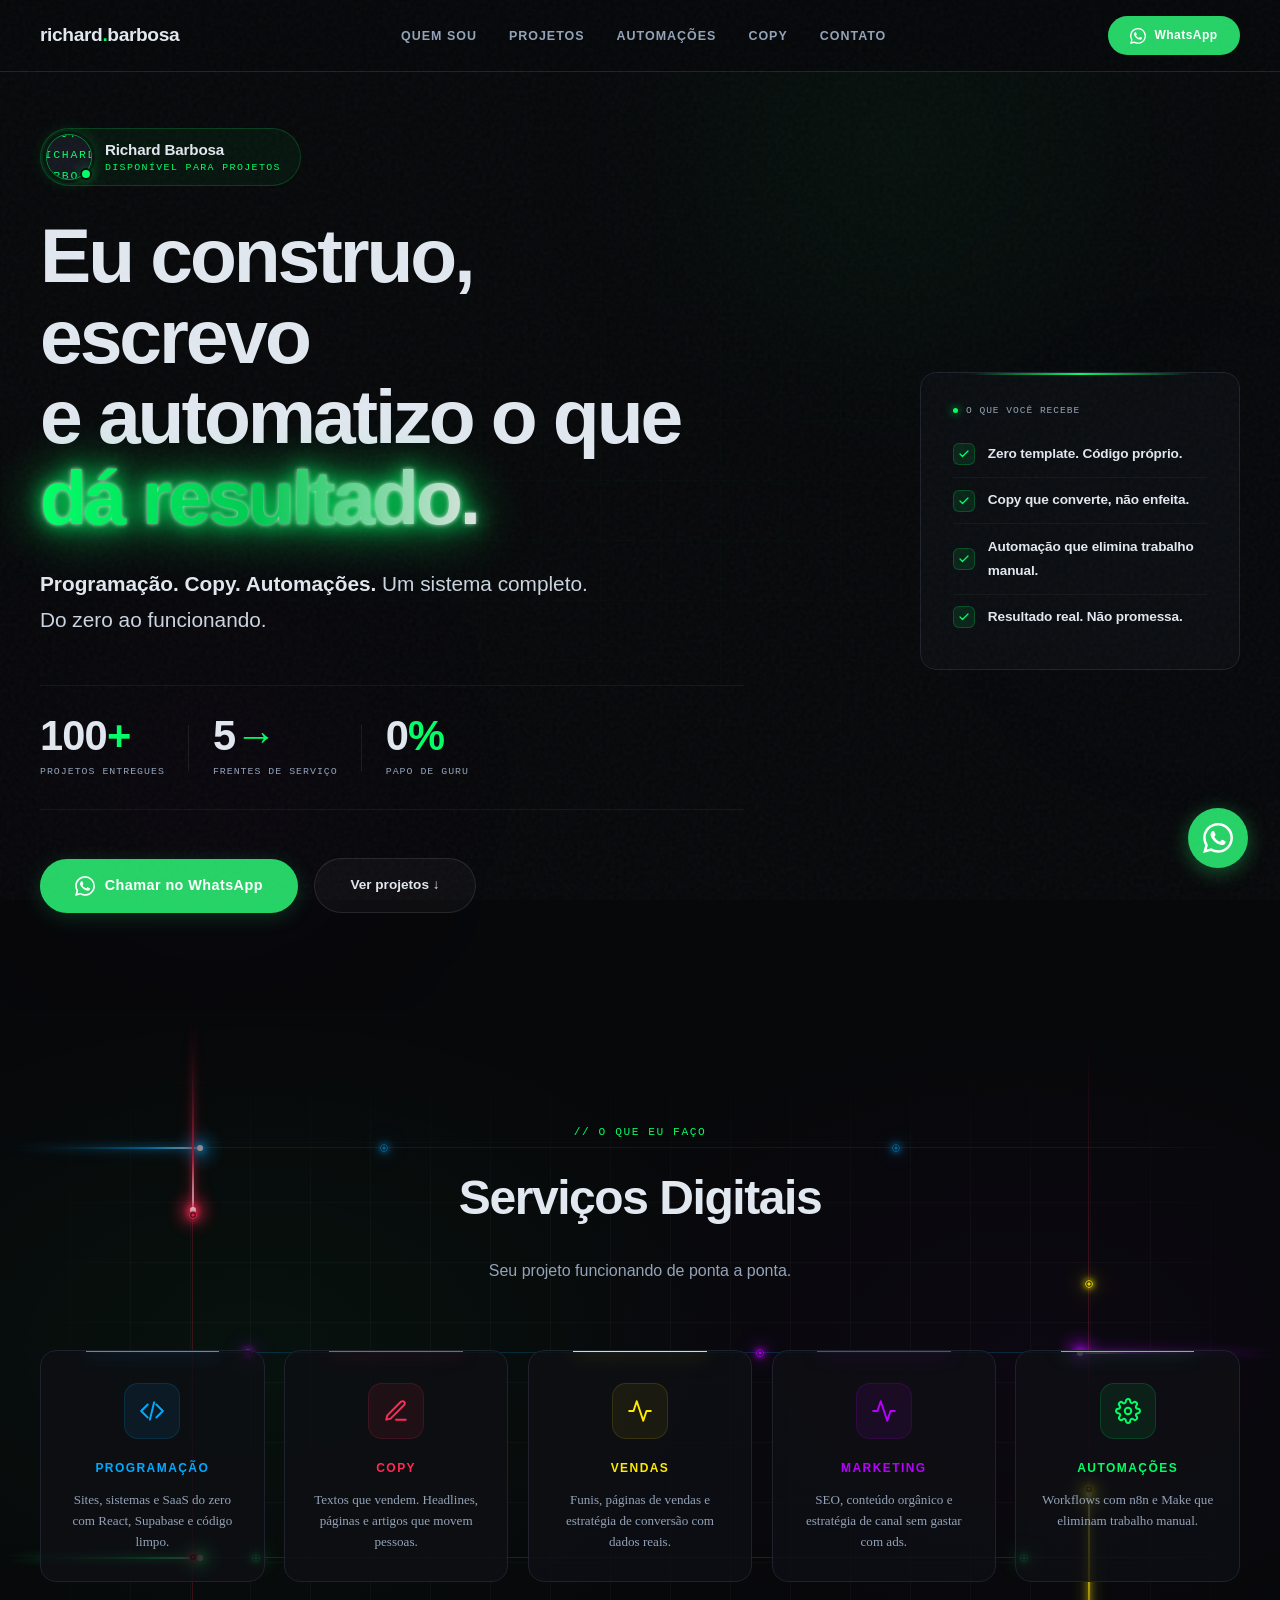
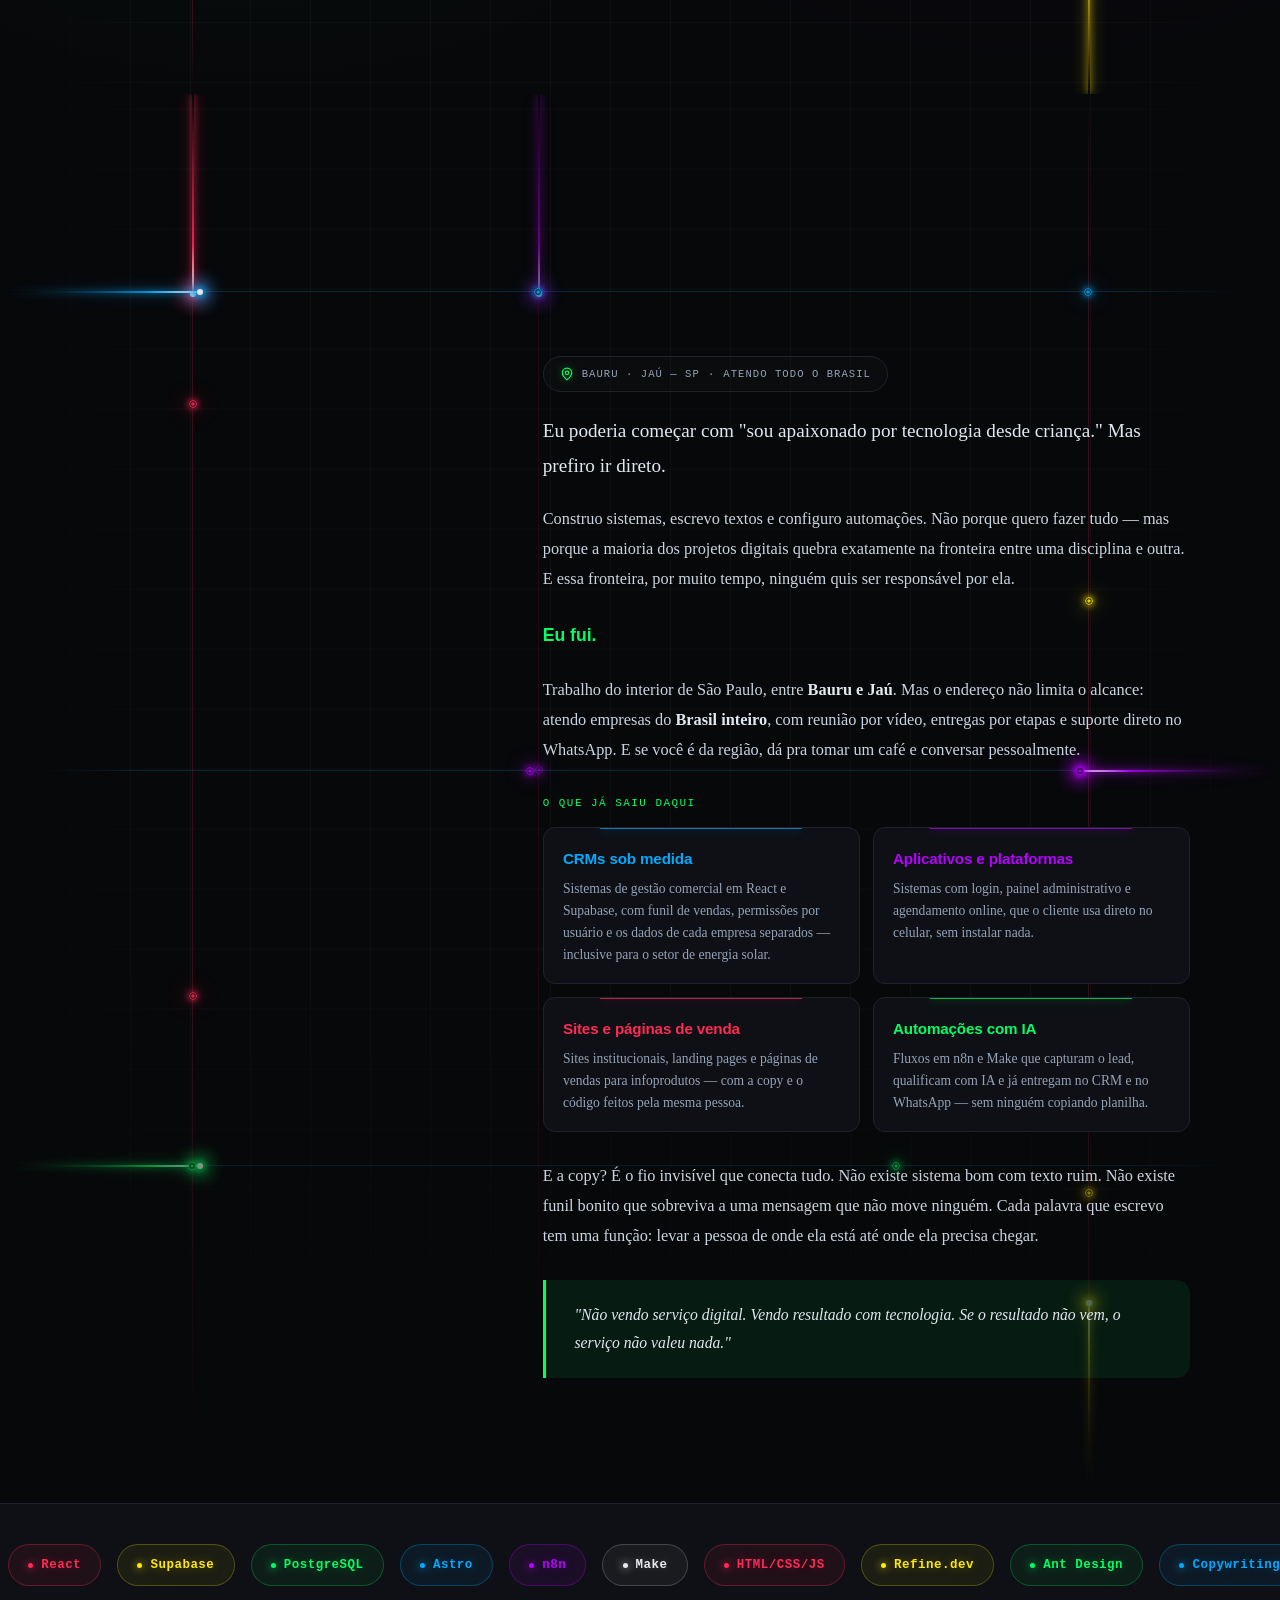
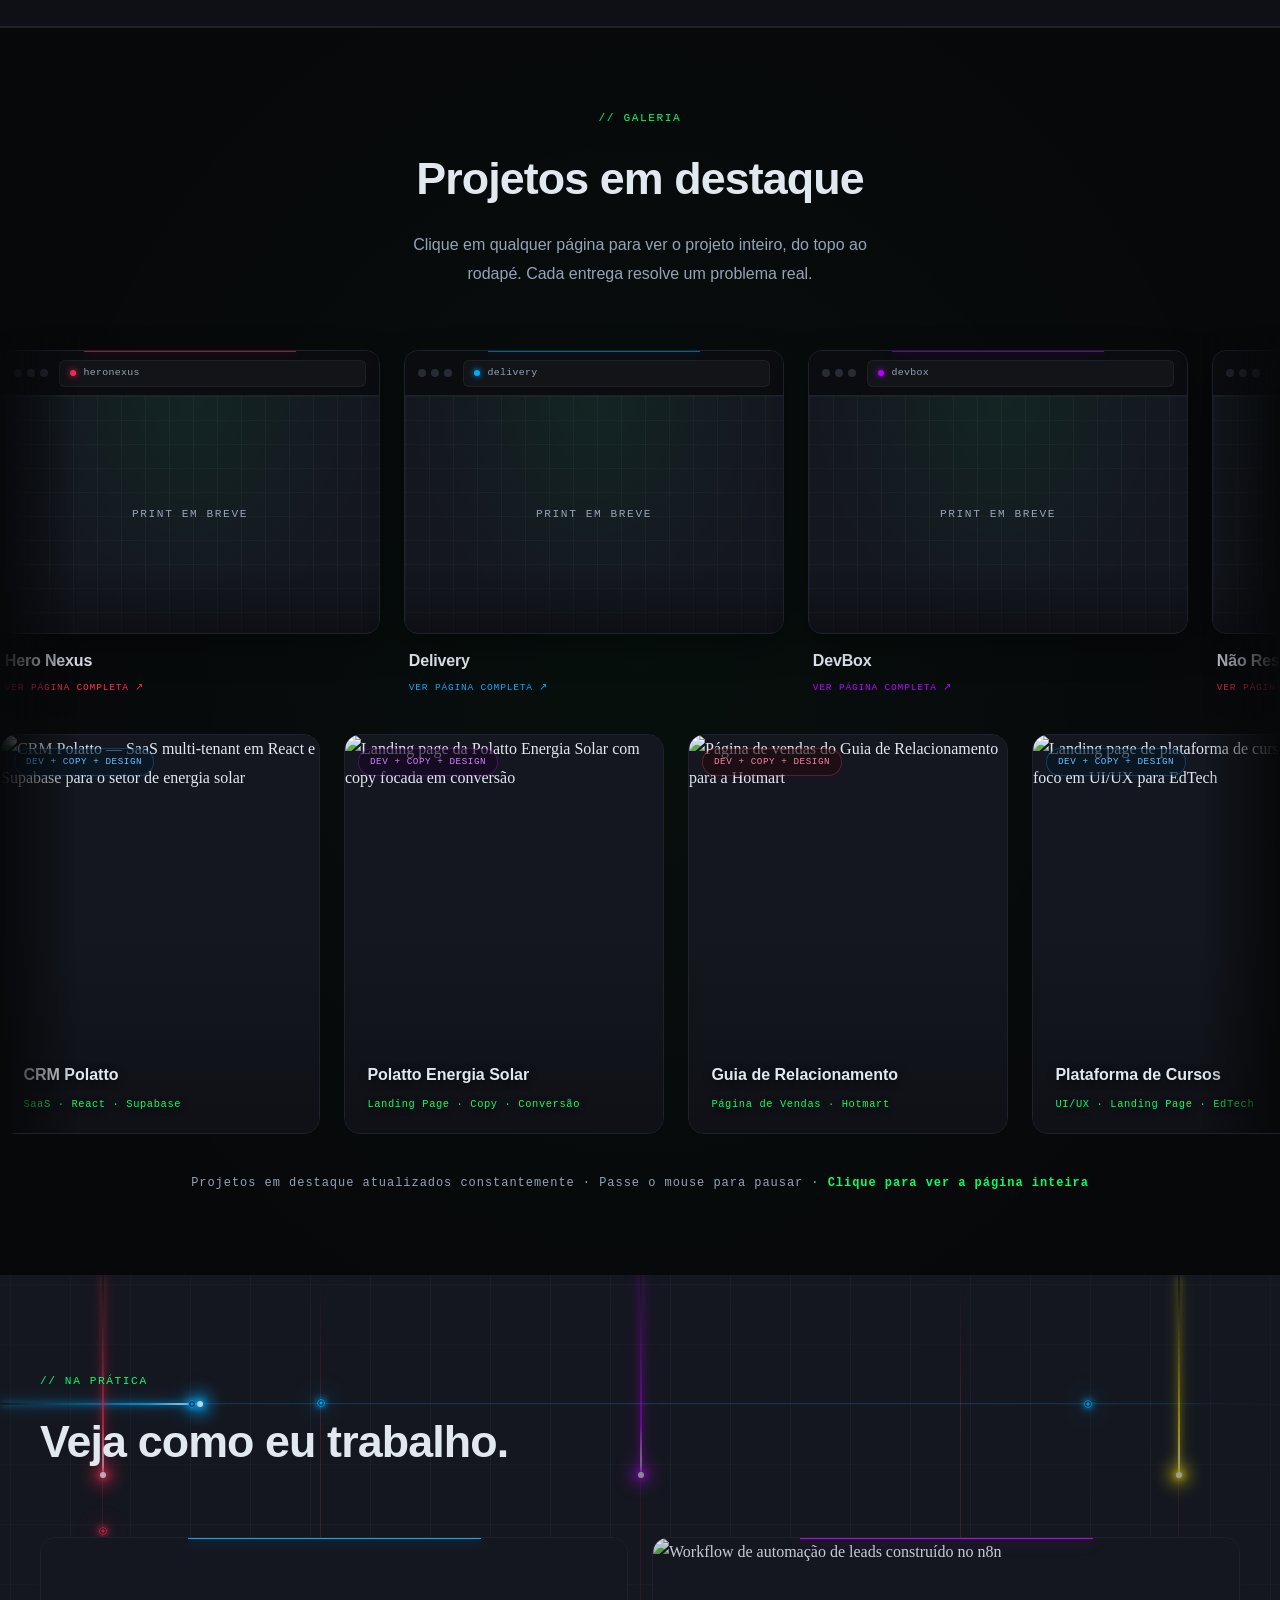
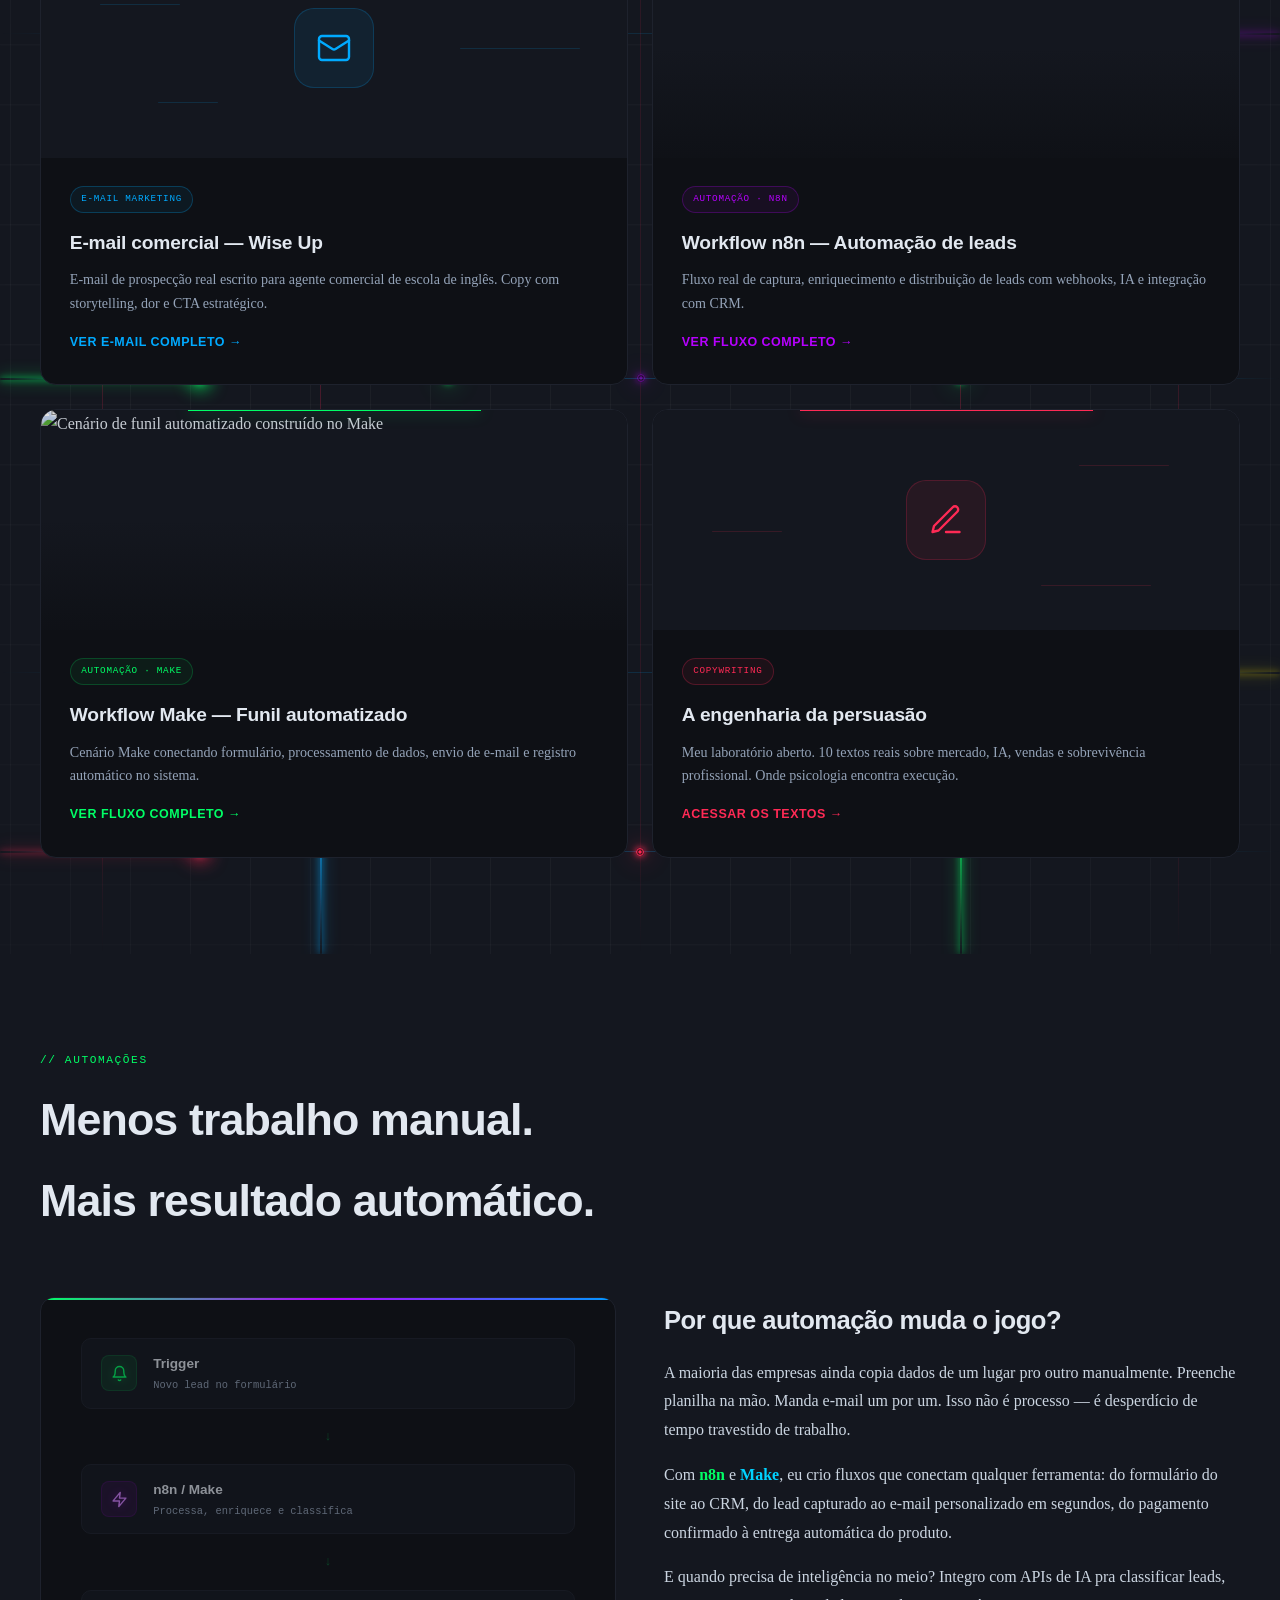
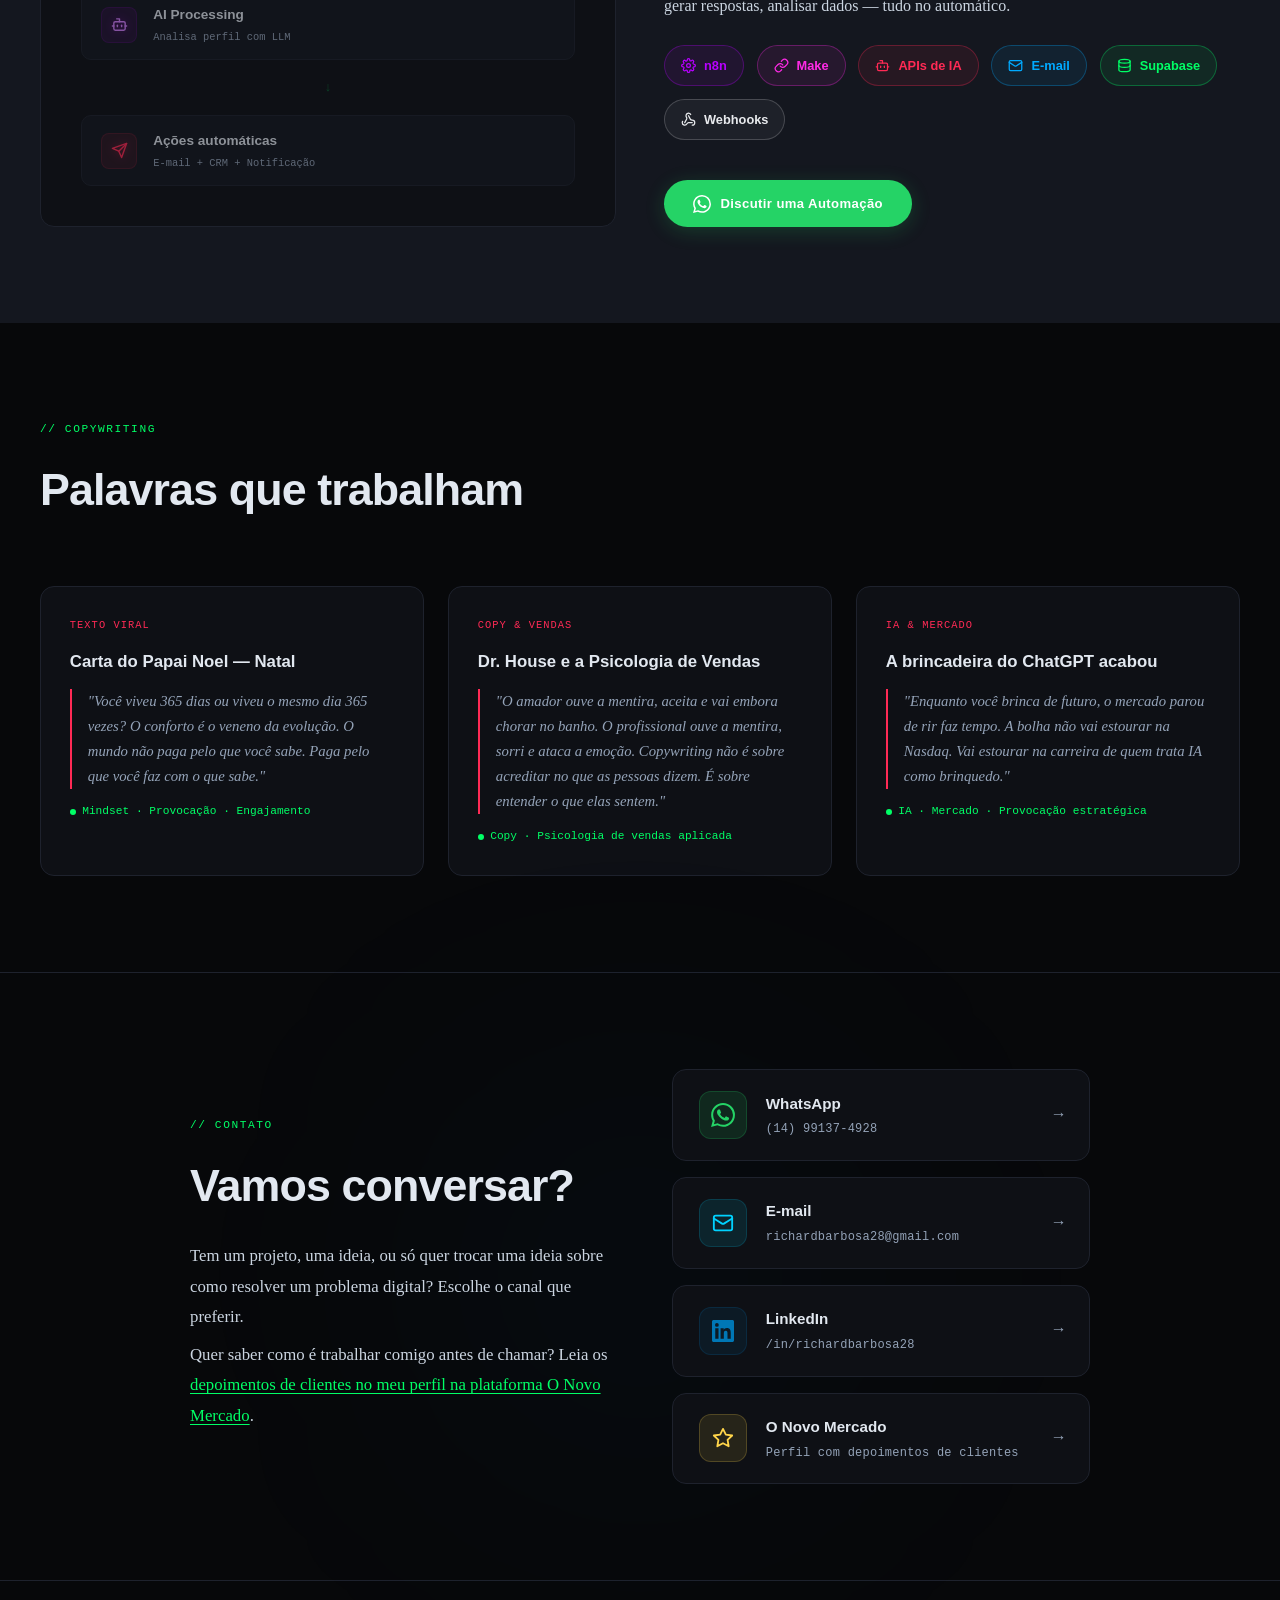
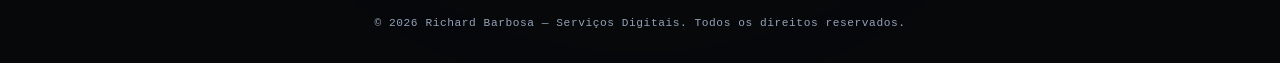
==== commit f84a136f: "Performance rodada 2: fontes sem CSS bloqueante, diagrama sem repintura e prints leves no celular Me" ====
--- a/index.html
+++ b/index.html
@@ -34,12 +34,33 @@
 <link rel="icon" href="favicon.svg" type="image/svg+xml">
 <link rel="apple-touch-icon" href="apple-touch-icon.png">
 
-<!-- Performance: conexão antecipada com Google Fonts + preload do LCP (fundo do hero) -->
-<link rel="preconnect" href="https://fonts.googleapis.com">
+<!-- Performance: conexão antecipada com o servidor das fontes + preload do fundo do hero
+     (o LCP medido é o texto do título; tirar este preload não mudou nada no celular, então ficou) -->
 <link rel="preconnect" href="https://fonts.gstatic.com" crossorigin>
 <link rel="preload" as="image" href="fotos/capa.png">
 
-<link href="https://fonts.googleapis.com/css2?family=Outfit:wght@300;400;500;600;700;800;900&family=Lora:ital,wght@0,400;0,500;0,600;1,400;1,500&family=JetBrains+Mono:wght@400;500;600&display=swap" rel="stylesheet">
+<!-- Fontes declaradas aqui mesmo, sem o CSS do Google no meio: ele bloqueava a primeira pintura até chegar
+     (celular: 1ª pintura 0,75 → 0,40 s). Mesmos arquivos do fonts.gstatic.com, mesmo font-display:swap.
+     Ficaram fora só cirílico e grego (a página não usa). Família/peso novo: abra
+     https://fonts.googleapis.com/css2?family=Outfit:wght@300;400;500;600;700;800;900&family=Lora:ital,wght@0,400;0,500;0,600;1,400;1,500&family=JetBrains+Mono:wght@400;500;600&display=swap
+     e copie os @font-face (um por subset; pesos do mesmo arquivo viram faixa, ex. 300 900). -->
+<style>
+@font-face{font-family:'JetBrains Mono';font-style:normal;font-weight:400 600;font-display:swap;src:url(https://fonts.gstatic.com/s/jetbrainsmono/v24/tDbv2o-flEEny0FZhsfKu5WU4zr3E_BX0PnT8RD8yKwBNntkaToggR7BYRbKPx_cwhsk.woff2) format('woff2');unicode-range:U+0102-0103, U+0110-0111, U+0128-0129, U+0168-0169, U+01A0-01A1, U+01AF-01B0, U+0300-0301, U+0303-0304, U+0308-0309, U+0323, U+0329, U+1EA0-1EF9, U+20AB}
+@font-face{font-family:'JetBrains Mono';font-style:normal;font-weight:400 600;font-display:swap;src:url(https://fonts.gstatic.com/s/jetbrainsmono/v24/tDbv2o-flEEny0FZhsfKu5WU4zr3E_BX0PnT8RD8yKwBNntkaToggR7BYRbKPx7cwhsk.woff2) format('woff2');unicode-range:U+0100-02BA, U+02BD-02C5, U+02C7-02CC, U+02CE-02D7, U+02DD-02FF, U+0304, U+0308, U+0329, U+1D00-1DBF, U+1E00-1E9F, U+1EF2-1EFF, U+2020, U+20A0-20AB, U+20AD-20C4, U+2113, U+2C60-2C7F, U+A720-A7FF}
+@font-face{font-family:'JetBrains Mono';font-style:normal;font-weight:400 600;font-display:swap;src:url(https://fonts.gstatic.com/s/jetbrainsmono/v24/tDbv2o-flEEny0FZhsfKu5WU4zr3E_BX0PnT8RD8yKwBNntkaToggR7BYRbKPxDcwg.woff2) format('woff2');unicode-range:U+0000-00FF, U+0131, U+0152-0153, U+02BB-02BC, U+02C6, U+02DA, U+02DC, U+0304, U+0308, U+0329, U+2000-206F, U+20AC, U+2122, U+2191, U+2193, U+2212, U+2215, U+FEFF, U+FFFD}
+@font-face{font-family:'Lora';font-style:italic;font-weight:400 500;font-display:swap;src:url(https://fonts.gstatic.com/s/lora/v37/0QIhMX1D_JOuMw_LXftLp_A.woff2) format('woff2');unicode-range:U+0302-0303, U+0305, U+0307-0308, U+0310, U+0312, U+0315, U+031A, U+0326-0327, U+032C, U+032F-0330, U+0332-0333, U+0338, U+033A, U+0346, U+034D, U+0391-03A1, U+03A3-03A9, U+03B1-03C9, U+03D1, U+03D5-03D6, U+03F0-03F1, U+03F4-03F5, U+2016-2017, U+2034-2038, U+203C, U+2040, U+2043, U+2047, U+2050, U+2057, U+205F, U+2070-2071, U+2074-209F, U+20D0-20DC, U+20E1, U+20E5-20EF, U+2100-2112, U+2114-2115, U+2117-2121, U+2123-214F, U+2190, U+2192, U+2194-21AE, U+21B0-21E5, U+21F1-21F2, U+21F4-2211, U+2213-2214, U+2216-22FF, U+2308-230B, U+2310, U+2319, U+231C-2321, U+2336-237A, U+237C, U+2395, U+239B-23B7, U+23D0, U+23DC-23E1, U+2474-2475, U+25AF, U+25B3, U+25B7, U+25BD, U+25C1, U+25CA, U+25CC, U+25FB, U+266D-266F, U+27C0-27FF, U+2900-2AFF, U+2B0E-2B11, U+2B30-2B4C, U+2BFE, U+3030, U+FF5B, U+FF5D, U+1D400-1D7FF, U+1EE00-1EEFF}
+@font-face{font-family:'Lora';font-style:italic;font-weight:400 500;font-display:swap;src:url(https://fonts.gstatic.com/s/lora/v37/0QIhMX1D_JOuMw_LT_tLp_A.woff2) format('woff2');unicode-range:U+0001-000C, U+000E-001F, U+007F-009F, U+20DD-20E0, U+20E2-20E4, U+2150-218F, U+2190, U+2192, U+2194-2199, U+21AF, U+21E6-21F0, U+21F3, U+2218-2219, U+2299, U+22C4-22C6, U+2300-243F, U+2440-244A, U+2460-24FF, U+25A0-27BF, U+2800-28FF, U+2921-2922, U+2981, U+29BF, U+29EB, U+2B00-2BFF, U+4DC0-4DFF, U+FFF9-FFFB, U+10140-1018E, U+10190-1019C, U+101A0, U+101D0-101FD, U+102E0-102FB, U+10E60-10E7E, U+1D2C0-1D2D3, U+1D2E0-1D37F, U+1F000-1F0FF, U+1F100-1F1AE, U+1F1E6-1F1FF, U+1F30D-1F30F, U+1F315, U+1F31C, U+1F31E, U+1F320-1F32C, U+1F336, U+1F378, U+1F37D, U+1F382, U+1F393-1F39F, U+1F3A7-1F3A8, U+1F3AC-1F3AF, U+1F3C2, U+1F3C4-1F3C6, U+1F3CA-1F3CE, U+1F3D4-1F3E0, U+1F3ED, U+1F3F1-1F3F3, U+1F3F5-1F3F7, U+1F408, U+1F415, U+1F41F, U+1F426, U+1F43F, U+1F441-1F442, U+1F444, U+1F446-1F449, U+1F44C-1F44E, U+1F453, U+1F46A, U+1F47D, U+1F4A3, U+1F4B0, U+1F4B3, U+1F4B9, U+1F4BB, U+1F4BF, U+1F4C8-1F4CB, U+1F4D6, U+1F4DA, U+1F4DF, U+1F4E3-1F4E6, U+1F4EA-1F4ED, U+1F4F7, U+1F4F9-1F4FB, U+1F4FD-1F4FE, U+1F503, U+1F507-1F50B, U+1F50D, U+1F512-1F513, U+1F53E-1F54A, U+1F54F-1F5FA, U+1F610, U+1F650-1F67F, U+1F687, U+1F68D, U+1F691, U+1F694, U+1F698, U+1F6AD, U+1F6B2, U+1F6B9-1F6BA, U+1F6BC, U+1F6C6-1F6CF, U+1F6D3-1F6D7, U+1F6E0-1F6EA, U+1F6F0-1F6F3, U+1F6F7-1F6FC, U+1F700-1F80B, U+1F810-1F847, U+1F850-1F859, U+1F860-1F887, U+1F890-1F8AD, U+1F8B0-1F8BB, U+1F8C0-1F8C1, U+1F8D0-1F8D8, U+1F900-1F90B, U+1F93B, U+1F946, U+1F984, U+1F996, U+1F9E9, U+1FA00-1FA6F, U+1FA70-1FA7C, U+1FA80-1FAC6, U+1FAC8, U+1FACC-1FADD, U+1FADF-1FAEB, U+1FAEF-1FAFA, U+1FB00-1FBFF}
+@font-face{font-family:'Lora';font-style:italic;font-weight:400 500;font-display:swap;src:url(https://fonts.gstatic.com/s/lora/v37/0QIhMX1D_JOuMw_LLvtLp_A.woff2) format('woff2');unicode-range:U+0102-0103, U+0110-0111, U+0128-0129, U+0168-0169, U+01A0-01A1, U+01AF-01B0, U+0300-0301, U+0303-0304, U+0308-0309, U+0323, U+0329, U+1EA0-1EF9, U+20AB}
+@font-face{font-family:'Lora';font-style:italic;font-weight:400 500;font-display:swap;src:url(https://fonts.gstatic.com/s/lora/v37/0QIhMX1D_JOuMw_LL_tLp_A.woff2) format('woff2');unicode-range:U+0100-02BA, U+02BD-02C5, U+02C7-02CC, U+02CE-02D7, U+02DD-02FF, U+0304, U+0308, U+0329, U+1D00-1DBF, U+1E00-1E9F, U+1EF2-1EFF, U+2020, U+20A0-20AB, U+20AD-20C4, U+2113, U+2C60-2C7F, U+A720-A7FF}
+@font-face{font-family:'Lora';font-style:italic;font-weight:400 500;font-display:swap;src:url(https://fonts.gstatic.com/s/lora/v37/0QIhMX1D_JOuMw_LIftL.woff2) format('woff2');unicode-range:U+0000-00FF, U+0131, U+0152-0153, U+02BB-02BC, U+02C6, U+02DA, U+02DC, U+0304, U+0308, U+0329, U+2000-206F, U+20AC, U+2122, U+2191, U+2193, U+2212, U+2215, U+FEFF, U+FFFD}
+@font-face{font-family:'Lora';font-style:normal;font-weight:400 600;font-display:swap;src:url(https://fonts.gstatic.com/s/lora/v37/0QIvMX1D_JOuM3b7I-NP.woff2) format('woff2');unicode-range:U+0302-0303, U+0305, U+0307-0308, U+0310, U+0312, U+0315, U+031A, U+0326-0327, U+032C, U+032F-0330, U+0332-0333, U+0338, U+033A, U+0346, U+034D, U+0391-03A1, U+03A3-03A9, U+03B1-03C9, U+03D1, U+03D5-03D6, U+03F0-03F1, U+03F4-03F5, U+2016-2017, U+2034-2038, U+203C, U+2040, U+2043, U+2047, U+2050, U+2057, U+205F, U+2070-2071, U+2074-209F, U+20D0-20DC, U+20E1, U+20E5-20EF, U+2100-2112, U+2114-2115, U+2117-2121, U+2123-214F, U+2190, U+2192, U+2194-21AE, U+21B0-21E5, U+21F1-21F2, U+21F4-2211, U+2213-2214, U+2216-22FF, U+2308-230B, U+2310, U+2319, U+231C-2321, U+2336-237A, U+237C, U+2395, U+239B-23B7, U+23D0, U+23DC-23E1, U+2474-2475, U+25AF, U+25B3, U+25B7, U+25BD, U+25C1, U+25CA, U+25CC, U+25FB, U+266D-266F, U+27C0-27FF, U+2900-2AFF, U+2B0E-2B11, U+2B30-2B4C, U+2BFE, U+3030, U+FF5B, U+FF5D, U+1D400-1D7FF, U+1EE00-1EEFF}
+@font-face{font-family:'Lora';font-style:normal;font-weight:400 600;font-display:swap;src:url(https://fonts.gstatic.com/s/lora/v37/0QIvMX1D_JOuM2T7I-NP.woff2) format('woff2');unicode-range:U+0001-000C, U+000E-001F, U+007F-009F, U+20DD-20E0, U+20E2-20E4, U+2150-218F, U+2190, U+2192, U+2194-2199, U+21AF, U+21E6-21F0, U+21F3, U+2218-2219, U+2299, U+22C4-22C6, U+2300-243F, U+2440-244A, U+2460-24FF, U+25A0-27BF, U+2800-28FF, U+2921-2922, U+2981, U+29BF, U+29EB, U+2B00-2BFF, U+4DC0-4DFF, U+FFF9-FFFB, U+10140-1018E, U+10190-1019C, U+101A0, U+101D0-101FD, U+102E0-102FB, U+10E60-10E7E, U+1D2C0-1D2D3, U+1D2E0-1D37F, U+1F000-1F0FF, U+1F100-1F1AE, U+1F1E6-1F1FF, U+1F30D-1F30F, U+1F315, U+1F31C, U+1F31E, U+1F320-1F32C, U+1F336, U+1F378, U+1F37D, U+1F382, U+1F393-1F39F, U+1F3A7-1F3A8, U+1F3AC-1F3AF, U+1F3C2, U+1F3C4-1F3C6, U+1F3CA-1F3CE, U+1F3D4-1F3E0, U+1F3ED, U+1F3F1-1F3F3, U+1F3F5-1F3F7, U+1F408, U+1F415, U+1F41F, U+1F426, U+1F43F, U+1F441-1F442, U+1F444, U+1F446-1F449, U+1F44C-1F44E, U+1F453, U+1F46A, U+1F47D, U+1F4A3, U+1F4B0, U+1F4B3, U+1F4B9, U+1F4BB, U+1F4BF, U+1F4C8-1F4CB, U+1F4D6, U+1F4DA, U+1F4DF, U+1F4E3-1F4E6, U+1F4EA-1F4ED, U+1F4F7, U+1F4F9-1F4FB, U+1F4FD-1F4FE, U+1F503, U+1F507-1F50B, U+1F50D, U+1F512-1F513, U+1F53E-1F54A, U+1F54F-1F5FA, U+1F610, U+1F650-1F67F, U+1F687, U+1F68D, U+1F691, U+1F694, U+1F698, U+1F6AD, U+1F6B2, U+1F6B9-1F6BA, U+1F6BC, U+1F6C6-1F6CF, U+1F6D3-1F6D7, U+1F6E0-1F6EA, U+1F6F0-1F6F3, U+1F6F7-1F6FC, U+1F700-1F80B, U+1F810-1F847, U+1F850-1F859, U+1F860-1F887, U+1F890-1F8AD, U+1F8B0-1F8BB, U+1F8C0-1F8C1, U+1F8D0-1F8D8, U+1F900-1F90B, U+1F93B, U+1F946, U+1F984, U+1F996, U+1F9E9, U+1FA00-1FA6F, U+1FA70-1FA7C, U+1FA80-1FAC6, U+1FAC8, U+1FACC-1FADD, U+1FADF-1FAEB, U+1FAEF-1FAFA, U+1FB00-1FBFF}
+@font-face{font-family:'Lora';font-style:normal;font-weight:400 600;font-display:swap;src:url(https://fonts.gstatic.com/s/lora/v37/0QIvMX1D_JOuMwX7I-NP.woff2) format('woff2');unicode-range:U+0102-0103, U+0110-0111, U+0128-0129, U+0168-0169, U+01A0-01A1, U+01AF-01B0, U+0300-0301, U+0303-0304, U+0308-0309, U+0323, U+0329, U+1EA0-1EF9, U+20AB}
+@font-face{font-family:'Lora';font-style:normal;font-weight:400 600;font-display:swap;src:url(https://fonts.gstatic.com/s/lora/v37/0QIvMX1D_JOuMwT7I-NP.woff2) format('woff2');unicode-range:U+0100-02BA, U+02BD-02C5, U+02C7-02CC, U+02CE-02D7, U+02DD-02FF, U+0304, U+0308, U+0329, U+1D00-1DBF, U+1E00-1E9F, U+1EF2-1EFF, U+2020, U+20A0-20AB, U+20AD-20C4, U+2113, U+2C60-2C7F, U+A720-A7FF}
+@font-face{font-family:'Lora';font-style:normal;font-weight:400 600;font-display:swap;src:url(https://fonts.gstatic.com/s/lora/v37/0QIvMX1D_JOuMwr7Iw.woff2) format('woff2');unicode-range:U+0000-00FF, U+0131, U+0152-0153, U+02BB-02BC, U+02C6, U+02DA, U+02DC, U+0304, U+0308, U+0329, U+2000-206F, U+20AC, U+2122, U+2191, U+2193, U+2212, U+2215, U+FEFF, U+FFFD}
+@font-face{font-family:'Outfit';font-style:normal;font-weight:300 900;font-display:swap;src:url(https://fonts.gstatic.com/s/outfit/v15/QGYvz_MVcBeNP4NJuktqQ4E.woff2) format('woff2');unicode-range:U+0100-02BA, U+02BD-02C5, U+02C7-02CC, U+02CE-02D7, U+02DD-02FF, U+0304, U+0308, U+0329, U+1D00-1DBF, U+1E00-1E9F, U+1EF2-1EFF, U+2020, U+20A0-20AB, U+20AD-20C4, U+2113, U+2C60-2C7F, U+A720-A7FF}
+@font-face{font-family:'Outfit';font-style:normal;font-weight:300 900;font-display:swap;src:url(https://fonts.gstatic.com/s/outfit/v15/QGYvz_MVcBeNP4NJtEtq.woff2) format('woff2');unicode-range:U+0000-00FF, U+0131, U+0152-0153, U+02BB-02BC, U+02C6, U+02DA, U+02DC, U+0304, U+0308, U+0329, U+2000-206F, U+20AC, U+2122, U+2191, U+2193, U+2212, U+2215, U+FEFF, U+FFFD}
+</style>
 
 <!-- Dados estruturados (JSON-LD) -->
 <script type="application/ld+json">
@@ -97,9 +118,10 @@
 <!-- Imagens: o site usa as versões leves de otimizadas/ (srcset = o navegador escolhe a largura certa).
      1) Versão leve faltando (ex.: print novo ainda sem otimizar) → cai no original (data-orig), nada quebra.
      2) Nem o original existe → card de página mostra placeholder em vez de ícone quebrado.
+     0) Recorte do topo (celular, <picture>) faltando → tira o <source> e volta pro print inteiro do srcset.
      Fica no <head> pra capturar o erro mesmo das imagens que falham antes do script do rodapé rodar. -->
 <script>
-document.addEventListener('error',function(e){var t=e.target;if(!t||t.tagName!=='IMG')return;var o=t.getAttribute('data-orig');if(o&&t.getAttribute('src')!==o){t.removeAttribute('srcset');t.src=o;return;}if(t.closest){var c=t.closest('.page-card');if(c)c.classList.add('is-missing');}},true);
+document.addEventListener('error',function(e){var t=e.target;if(!t||t.tagName!=='IMG')return;var p=t.parentNode;if(p&&p.tagName==='PICTURE'&&p.querySelector('source')){[].forEach.call(p.querySelectorAll('source'),function(s){p.removeChild(s);});return;}var o=t.getAttribute('data-orig');if(o&&t.getAttribute('src')!==o){t.removeAttribute('srcset');t.src=o;return;}if(t.closest){var c=t.closest('.page-card');if(c)c.classList.add('is-missing');}},true);
 </script>
 
 <style>
@@ -563,7 +585,7 @@
 .lb-count{font-family:'JetBrains Mono',monospace;font-size:.72rem;letter-spacing:.1em;color:var(--green);flex-shrink:0}
 .lb-title{flex:1;min-width:0;font-family:'Outfit',sans-serif;font-size:1.05rem;font-weight:700;letter-spacing:-.01em;white-space:nowrap;overflow:hidden;text-overflow:ellipsis}
 .lb-open{flex-shrink:0;display:inline-flex;align-items:center;gap:.4rem;padding:.45rem 1rem;border-radius:50px;border:1px solid rgba(255,255,255,.12);background:rgba(255,255,255,.04);color:var(--text-dim);font-family:'Outfit',sans-serif;font-size:.75rem;font-weight:600;text-decoration:none;transition:all .3s}
-.lb-open:hover{color:var(--text);border-color:rgba(255,255,255,.25)}
+.lb-open[hidden]{display:none} .lb-open:hover{color:var(--text);border-color:rgba(255,255,255,.25)}
 .lb-open svg{width:13px;height:13px;fill:none;stroke:currentColor;stroke-width:2;stroke-linecap:round;stroke-linejoin:round}
 .lb-close{flex-shrink:0;width:40px;height:40px;border-radius:50%;background:rgba(255,255,255,.06);border:1px solid var(--border);color:var(--text-dim);font-size:1.1rem;cursor:pointer;display:flex;align-items:center;justify-content:center;transition:all .3s;font-family:'Outfit',sans-serif}
 .lb-close:hover{background:rgba(255,255,255,.12);color:var(--text)}
@@ -637,10 +659,10 @@
 
 /* MODALS */
 .case-modal-overlay{position:fixed;inset:0;z-index:200;background:rgba(0,0,0,.88);backdrop-filter:blur(10px);opacity:0;visibility:hidden;transition:all .3s;display:flex;align-items:flex-start;justify-content:center;padding:2rem;overflow-y:auto;}
-.case-modal-overlay.active{opacity:1;visibility:visible;transition:opacity .3s,visibility 0s}/* visível na hora: senão o focus() do abrir cai no 1º quadro "hidden" e se perde */
+.case-modal-overlay.active{opacity:1;visibility:visible}
 .case-modal{background:var(--bg-card);border:1px solid var(--border);border-radius:20px;max-width:700px;width:100%;margin:5rem auto;position:relative;overflow:hidden;transform:translateY(30px);transition:transform .4s cubic-bezier(.16,1,.3,1);}
 .case-modal-overlay.active .case-modal{transform:translateY(0)}
-.case-modal-close{position:absolute;top:1rem;right:1rem;z-index:10;width:38px;height:38px;border-radius:50%;background:rgba(255,255,255,.06);border:1px solid var(--border);color:var(--text-dim);font-size:1.1rem;cursor:pointer;display:flex;align-items:center;justify-content:center;transition:background-color .3s,color .3s;font-family:'Outfit',sans-serif;}
+.case-modal-close{position:absolute;top:1rem;right:1rem;z-index:10;width:38px;height:38px;border-radius:50%;background:rgba(255,255,255,.06);border:1px solid var(--border);color:var(--text-dim);font-size:1.1rem;cursor:pointer;display:flex;align-items:center;justify-content:center;transition:all .3s;font-family:'Outfit',sans-serif;}
 .case-modal-close:hover{background:rgba(255,255,255,.12);color:var(--text)}
 .email-modal-header{padding:2rem 2.5rem 1.5rem;border-bottom:1px solid var(--border);}
 .email-from{display:flex;align-items:center;gap:.8rem;margin-bottom:1.2rem;}
@@ -666,32 +688,6 @@
 .img-modal-title{font-family:'Outfit',sans-serif;font-size:1.2rem;font-weight:700}
 .img-modal-desc{font-size:.85rem;color:var(--text-dim);margin-top:.3rem}
 
-/* ===== FLUXOS SIMULADOS — modais n8n / Make (motor no <script> "FLUXOS SIMULADOS") =====
-   Chrome do modal = identidade do portfólio; o canvas (.fx-cv) tem a cara de cada ferramenta. */
-.case-modal-overlay.flow-overlay{padding:1.1rem}
-.case-modal.flow-modal{max-width:1100px;margin:.4rem auto}
-.flow-modal[data-flow=n8n]{--fx-acc:var(--neon-purple);--fx-on:#fff}
-.flow-modal[data-flow=make]{--fx-acc:var(--neon-green);--fx-on:#07080a}
-.flow-modal::before{content:'';position:absolute;top:0;left:14%;right:14%;height:2px;z-index:3;background:var(--fx-acc);box-shadow:0 0 16px var(--fx-acc)}
-.flow-head{display:flex;flex-wrap:wrap;align-items:flex-end;justify-content:space-between;gap:.8rem 2rem;padding:1.05rem 4.4rem .95rem 1.5rem;border-bottom:1px solid var(--border)}
-.flow-head .case-badge{margin-bottom:.45rem}
-.flow-head .img-modal-title{font-size:1.2rem;line-height:1.3;letter-spacing:-.01em}
-.flow-head .img-modal-desc{line-height:1.55;margin-top:.2rem}
-.flow-tabs{display:inline-flex;gap:2px;padding:3px;border:1px solid var(--border);border-radius:50px;background:var(--bg)}
-.flow-tabs button{font:600 .7rem/1 'Outfit',sans-serif;letter-spacing:.07em;text-transform:uppercase;color:var(--text-dim);background:none;border:0;border-radius:50px;padding:.62rem 1.05rem;cursor:pointer;transition:color .2s,background-color .2s}
-.flow-tabs button:hover{color:var(--text)}
-.flow-tabs button[aria-selected=true]{background:var(--fx-acc);color:var(--fx-on)}
-.flow-shot{padding:1rem 1.25rem 1.25rem;background:var(--bg)}
-.flow-shot img{display:block;width:100%;height:auto;aspect-ratio:16/9;border-radius:10px;border:1px solid var(--border);background:var(--bg-elevated)}
-.flow-shot p{display:flex;flex-wrap:wrap;justify-content:space-between;gap:.4rem 1rem;margin-top:.75rem;font:.8rem/1.5 'Outfit',sans-serif;color:var(--text-dim)}
-.flow-shot a{color:var(--text);text-underline-offset:3px}
-.flow-pane.fx-wait{display:grid;place-items:center;background:var(--bg);color:var(--text-dim);font:.8rem 'Outfit',sans-serif;min-height:calc(316px + 33vw)}/* reserva a altura do canvas: sem layout shift enquanto fluxos.js/css carregam */
-.flow-modal[data-flow=make] .fx-wait{min-height:calc(206px + 47vw)}
-@media(min-width:1140px){.flow-pane.fx-wait{min-height:706px}.flow-modal[data-flow=make] .fx-wait{min-height:740px}}
-@media(max-width:760px){.flow-pane.fx-wait,.flow-modal[data-flow=make] .fx-wait{min-height:calc(335px + 48vw)}}
-@media(max-width:600px){.flow-pane.fx-wait{min-height:calc(318px + 187vw)}.flow-modal[data-flow=make] .fx-wait{min-height:calc(322px + 200vw)}}
-@media(max-width:600px){.case-modal-overlay.flow-overlay{padding:.5rem}.case-modal.flow-modal{margin:0 auto;border-radius:16px}.flow-head{padding:1rem 3.6rem 1rem 1.1rem}.flow-head .img-modal-title{font-size:1.08rem}.flow-head .img-modal-desc{font-size:.8rem}.flow-tabs{width:100%}.flow-tabs button{flex:1}.flow-shot{padding:.75rem}}
-
 /* AUTO (Melhorias de UX) */
 .auto-section{background:var(--bg-elevated)}
 .auto-grid{max-width:1200px;margin:0 auto;display:grid;grid-template-columns:1fr 1fr;gap:3rem;align-items:center}
@@ -712,9 +708,16 @@
 .auto-text p{color:var(--text-body);font-size:1rem;margin-bottom:1rem;line-height:1.8}
 .auto-tools{display:flex;gap:.8rem;flex-wrap:wrap;margin-top:1.5rem}
 
-/* Animações Sequenciais do Diagrama (UX) */
-.flow-node.animated-node { opacity: 0.6; animation: flowPulse 4s infinite; }
-.flow-arrow.animated-arrow { opacity: 0.2; animation: arrowPulse 4s infinite; }
+/* Animações Sequenciais do Diagrama (UX)
+   Só opacity/transform animam (GPU, fora da thread principal). O brilho da borda/sombra (nó) e do texto (seta)
+   fica pronto num ::after que só "acende" por opacity. Antes border-color/box-shadow/text-shadow eram
+   repintados a cada quadro: 60 layouts/s e ~0,5 s de CPU por segundo no celular com a seção na tela.
+   #0c743b = rgba(0,255,102,.4) sobre o fundo do nó (--bg-elevated) → mesma cor de borda no pico. */
+.flow-node.animated-node { position: relative; opacity: 0.6; animation: flowPulse 4s infinite; }
+.flow-arrow.animated-arrow { position: relative; opacity: 0.2; animation: arrowPulse 4s infinite; }
+.flow-node.animated-node:hover { border-color: var(--border); } /* como antes: a animação mandava na cor da borda */
+.flow-node.animated-node::after { content: ''; position: absolute; inset: -1px; border: 1px solid #0c743b; border-radius: inherit; box-shadow: 0 0 20px rgba(0,255,102,0.1); opacity: 0; pointer-events: none; animation: flowGlow 4s infinite; animation-delay: inherit; }
+.flow-arrow.animated-arrow::after { content: '↓' / ''; position: absolute; inset: 0; color: transparent; text-shadow: 0 0 10px var(--neon-green); opacity: 0; pointer-events: none; animation: flowGlow 4s infinite; animation-delay: inherit; }
 .flow-node.animated-node:nth-child(1) { animation-delay: 0s; }
 .flow-arrow.animated-arrow:nth-child(2) { animation-delay: 0.5s; }
 .flow-node.animated-node:nth-child(3) { animation-delay: 1s; }
@@ -724,13 +727,15 @@
 .flow-node.animated-node:nth-child(7) { animation-delay: 3s; }
 
 @keyframes flowPulse {
-    0%, 100% { opacity: 0.6; border-color: var(--border); box-shadow: none; transform: translateX(0); }
-    10%, 30% { opacity: 1; border-color: rgba(0,255,102,0.4); box-shadow: 0 0 20px rgba(0,255,102,0.1); transform: translateX(5px); }
-}
+    0%, 100% { opacity: 0.6; transform: translateX(0); }
+    10%, 30% { opacity: 1; transform: translateX(5px); }
+}
+/* color saiu: --green e --neon-green são o mesmo #00ff66 (a animação de cor não mudava nada na tela) */
 @keyframes arrowPulse {
-    0%, 100% { opacity: 0.2; color: var(--green); text-shadow: none; transform: translateY(0); }
-    10%, 30% { opacity: 1; color: var(--neon-green); text-shadow: 0 0 10px var(--neon-green); transform: translateY(4px); }
-}
+    0%, 100% { opacity: 0.2; transform: translateY(0); }
+    10%, 30% { opacity: 1; transform: translateY(4px); }
+}
+@keyframes flowGlow { 0%, 100% { opacity: 0; } 10%, 30% { opacity: 1; } }
 
 /* Micro-interações nas pílulas de ferramentas (UX) */
 .auto-tool{
@@ -1109,22 +1114,12 @@
   <div class="showcase-track-wrap pages-wrap">
     <div class="pages-track">
 
-      <!-- CONJUNTO 1 (ORIGINAL — 13 PÁGINAS) -->
-      <a class="page-card" href="paginas/heronexus.png" data-index="0" style="--accent:var(--neon-red)" aria-label="Ver página completa: Hero Nexus">
-        <div class="page-frame">
-          <div class="page-chrome"><span class="page-dots"><i></i><i></i><i></i></span><span class="page-url">heronexus</span></div>
-          <div class="page-viewport">
-            <img src="otimizadas/paginas/heronexus-760.jpg" srcset="otimizadas/paginas/heronexus-400.jpg 400w, otimizadas/paginas/heronexus-760.jpg 760w" sizes="(max-width:480px) 264px, (max-width:768px) 300px, 380px" data-orig="paginas/heronexus.png" alt="Print da página Hero Nexus — projeto de Richard Barbosa" loading="lazy" decoding="async">
-            <span class="page-cta"><svg viewBox="0 0 24 24" aria-hidden="true"><polyline points="15 3 21 3 21 9"/><polyline points="9 21 3 21 3 15"/><line x1="21" y1="3" x2="14" y2="10"/><line x1="3" y1="21" x2="10" y2="14"/></svg> Ver página inteira</span>
-          </div>
-        </div>
-        <div class="page-meta"><span class="page-name">Hero Nexus</span><span class="page-hint">Ver página completa ↗</span></div>
-      </a>
+      <!-- CONJUNTO 1 (ORIGINAL — 12 PÁGINAS) --> <a class="page-card" href="paginas/heronexus.png" data-index="0" data-live="hero-nexus/" data-subtitle="Landing Page · Design System · Interativo" style="--accent:var(--neon-red)" aria-label="Ver página completa: Hero Nexus — Landing Page · Design System · Interativo"><div class="page-frame"><div class="page-chrome"><span class="page-dots"><i></i><i></i><i></i></span><span class="page-url">heronexus</span></div><div class="page-viewport"><img src="otimizadas/paginas/heronexus-760.jpg" srcset="otimizadas/paginas/heronexus-400.jpg 400w, otimizadas/paginas/heronexus-760.jpg 760w" sizes="(max-width:480px) 264px, (max-width:768px) 300px, 380px" data-orig="paginas/heronexus.png" alt="Print da página Hero Nexus — projeto de Richard Barbosa" loading="lazy" decoding="async"><span class="page-cta"><svg viewBox="0 0 24 24" aria-hidden="true"><polyline points="15 3 21 3 21 9"/><polyline points="9 21 3 21 3 15"/><line x1="21" y1="3" x2="14" y2="10"/><line x1="3" y1="21" x2="10" y2="14"/></svg> Ver página inteira</span></div></div><div class="page-meta"><span class="page-name">Hero Nexus</span><span class="page-hint">Ver página completa ↗</span></div></a>
       <a class="page-card" href="paginas/delivery.png" data-index="1" style="--accent:var(--neon-blue)" aria-label="Ver página completa: Delivery">
         <div class="page-frame">
           <div class="page-chrome"><span class="page-dots"><i></i><i></i><i></i></span><span class="page-url">delivery</span></div>
           <div class="page-viewport">
-            <img src="otimizadas/paginas/delivery-760.jpg" srcset="otimizadas/paginas/delivery-400.jpg 400w, otimizadas/paginas/delivery-760.jpg 760w" sizes="(max-width:480px) 264px, (max-width:768px) 300px, 380px" data-orig="paginas/delivery.png" alt="Print da página Delivery — projeto de Richard Barbosa" loading="lazy" decoding="async">
+            <picture><source media="(hover:none)" srcset="otimizadas/paginas/delivery-topo-400.jpg 400w, otimizadas/paginas/delivery-topo-760.jpg 760w" sizes="(max-width:480px) 264px, (max-width:768px) 300px, 380px"><img src="otimizadas/paginas/delivery-760.jpg" srcset="otimizadas/paginas/delivery-400.jpg 400w, otimizadas/paginas/delivery-760.jpg 760w" sizes="(max-width:480px) 264px, (max-width:768px) 300px, 380px" data-orig="paginas/delivery.png" alt="Print da página Delivery — projeto de Richard Barbosa" loading="lazy" decoding="async"></picture>
             <span class="page-cta"><svg viewBox="0 0 24 24" aria-hidden="true"><polyline points="15 3 21 3 21 9"/><polyline points="9 21 3 21 3 15"/><line x1="21" y1="3" x2="14" y2="10"/><line x1="3" y1="21" x2="10" y2="14"/></svg> Ver página inteira</span>
           </div>
         </div>
@@ -1134,7 +1129,7 @@
         <div class="page-frame">
           <div class="page-chrome"><span class="page-dots"><i></i><i></i><i></i></span><span class="page-url">devbox</span></div>
           <div class="page-viewport">
-            <img src="otimizadas/paginas/devbox-760.jpg" srcset="otimizadas/paginas/devbox-400.jpg 400w, otimizadas/paginas/devbox-760.jpg 760w" sizes="(max-width:480px) 264px, (max-width:768px) 300px, 380px" data-orig="paginas/devbox.png" alt="Print da página DevBox — projeto de Richard Barbosa" loading="lazy" decoding="async">
+            <picture><source media="(hover:none)" srcset="otimizadas/paginas/devbox-topo-400.jpg 400w, otimizadas/paginas/devbox-topo-760.jpg 760w" sizes="(max-width:480px) 264px, (max-width:768px) 300px, 380px"><img src="otimizadas/paginas/devbox-760.jpg" srcset="otimizadas/paginas/devbox-400.jpg 400w, otimizadas/paginas/devbox-760.jpg 760w" sizes="(max-width:480px) 264px, (max-width:768px) 300px, 380px" data-orig="paginas/devbox.png" alt="Print da página DevBox — projeto de Richard Barbosa" loading="lazy" decoding="async"></picture>
             <span class="page-cta"><svg viewBox="0 0 24 24" aria-hidden="true"><polyline points="15 3 21 3 21 9"/><polyline points="9 21 3 21 3 15"/><line x1="21" y1="3" x2="14" y2="10"/><line x1="3" y1="21" x2="10" y2="14"/></svg> Ver página inteira</span>
           </div>
         </div>
@@ -1144,7 +1139,7 @@
         <div class="page-frame">
           <div class="page-chrome"><span class="page-dots"><i></i><i></i><i></i></span><span class="page-url">naoresidente</span></div>
           <div class="page-viewport">
-            <img src="otimizadas/paginas/naoresidente-760.jpg" srcset="otimizadas/paginas/naoresidente-400.jpg 400w, otimizadas/paginas/naoresidente-760.jpg 760w" sizes="(max-width:480px) 264px, (max-width:768px) 300px, 380px" data-orig="paginas/naoresidente.png" alt="Print da página Não Residente — projeto de Richard Barbosa" loading="lazy" decoding="async">
+            <picture><source media="(hover:none)" srcset="otimizadas/paginas/naoresidente-topo-400.jpg 400w, otimizadas/paginas/naoresidente-topo-760.jpg 760w" sizes="(max-width:480px) 264px, (max-width:768px) 300px, 380px"><img src="otimizadas/paginas/naoresidente-760.jpg" srcset="otimizadas/paginas/naoresidente-400.jpg 400w, otimizadas/paginas/naoresidente-760.jpg 760w" sizes="(max-width:480px) 264px, (max-width:768px) 300px, 380px" data-orig="paginas/naoresidente.png" alt="Print da página Não Residente — projeto de Richard Barbosa" loading="lazy" decoding="async"></picture>
             <span class="page-cta"><svg viewBox="0 0 24 24" aria-hidden="true"><polyline points="15 3 21 3 21 9"/><polyline points="9 21 3 21 3 15"/><line x1="21" y1="3" x2="14" y2="10"/><line x1="3" y1="21" x2="10" y2="14"/></svg> Ver página inteira</span>
           </div>
         </div>
@@ -1154,7 +1149,7 @@
         <div class="page-frame">
           <div class="page-chrome"><span class="page-dots"><i></i><i></i><i></i></span><span class="page-url">noiva</span></div>
           <div class="page-viewport">
-            <img src="otimizadas/paginas/noiva-760.jpg" srcset="otimizadas/paginas/noiva-400.jpg 400w, otimizadas/paginas/noiva-760.jpg 760w" sizes="(max-width:480px) 264px, (max-width:768px) 300px, 380px" data-orig="paginas/noiva.png" alt="Print da página Noiva Protagonista — projeto de Richard Barbosa" loading="lazy" decoding="async">
+            <picture><source media="(hover:none)" srcset="otimizadas/paginas/noiva-topo-400.jpg 400w, otimizadas/paginas/noiva-topo-760.jpg 760w" sizes="(max-width:480px) 264px, (max-width:768px) 300px, 380px"><img src="otimizadas/paginas/noiva-760.jpg" srcset="otimizadas/paginas/noiva-400.jpg 400w, otimizadas/paginas/noiva-760.jpg 760w" sizes="(max-width:480px) 264px, (max-width:768px) 300px, 380px" data-orig="paginas/noiva.png" alt="Print da página Noiva Protagonista — projeto de Richard Barbosa" loading="lazy" decoding="async"></picture>
             <span class="page-cta"><svg viewBox="0 0 24 24" aria-hidden="true"><polyline points="15 3 21 3 21 9"/><polyline points="9 21 3 21 3 15"/><line x1="21" y1="3" x2="14" y2="10"/><line x1="3" y1="21" x2="10" y2="14"/></svg> Ver página inteira</span>
           </div>
         </div>
@@ -1164,7 +1159,7 @@
         <div class="page-frame">
           <div class="page-chrome"><span class="page-dots"><i></i><i></i><i></i></span><span class="page-url">performancemed</span></div>
           <div class="page-viewport">
-            <img src="otimizadas/paginas/performancemed-760.jpg" srcset="otimizadas/paginas/performancemed-400.jpg 400w, otimizadas/paginas/performancemed-760.jpg 760w" sizes="(max-width:480px) 264px, (max-width:768px) 300px, 380px" data-orig="paginas/performancemed.png" alt="Print da página Performance Med — projeto de Richard Barbosa" loading="lazy" decoding="async">
+            <picture><source media="(hover:none)" srcset="otimizadas/paginas/performancemed-topo-400.jpg 400w, otimizadas/paginas/performancemed-topo-760.jpg 760w" sizes="(max-width:480px) 264px, (max-width:768px) 300px, 380px"><img src="otimizadas/paginas/performancemed-760.jpg" srcset="otimizadas/paginas/performancemed-400.jpg 400w, otimizadas/paginas/performancemed-760.jpg 760w" sizes="(max-width:480px) 264px, (max-width:768px) 300px, 380px" data-orig="paginas/performancemed.png" alt="Print da página Performance Med — projeto de Richard Barbosa" loading="lazy" decoding="async"></picture>
             <span class="page-cta"><svg viewBox="0 0 24 24" aria-hidden="true"><polyline points="15 3 21 3 21 9"/><polyline points="9 21 3 21 3 15"/><line x1="21" y1="3" x2="14" y2="10"/><line x1="3" y1="21" x2="10" y2="14"/></svg> Ver página inteira</span>
           </div>
         </div>
@@ -1174,7 +1169,7 @@
         <div class="page-frame">
           <div class="page-chrome"><span class="page-dots"><i></i><i></i><i></i></span><span class="page-url">petshoop</span></div>
           <div class="page-viewport">
-            <img src="otimizadas/paginas/petshoop-760.jpg" srcset="otimizadas/paginas/petshoop-400.jpg 400w, otimizadas/paginas/petshoop-760.jpg 760w" sizes="(max-width:480px) 264px, (max-width:768px) 300px, 380px" data-orig="paginas/petshoop.png" alt="Print da página Pet Shop — projeto de Richard Barbosa" loading="lazy" decoding="async">
+            <picture><source media="(hover:none)" srcset="otimizadas/paginas/petshoop-topo-400.jpg 400w, otimizadas/paginas/petshoop-topo-760.jpg 760w" sizes="(max-width:480px) 264px, (max-width:768px) 300px, 380px"><img src="otimizadas/paginas/petshoop-760.jpg" srcset="otimizadas/paginas/petshoop-400.jpg 400w, otimizadas/paginas/petshoop-760.jpg 760w" sizes="(max-width:480px) 264px, (max-width:768px) 300px, 380px" data-orig="paginas/petshoop.png" alt="Print da página Pet Shop — projeto de Richard Barbosa" loading="lazy" decoding="async"></picture>
             <span class="page-cta"><svg viewBox="0 0 24 24" aria-hidden="true"><polyline points="15 3 21 3 21 9"/><polyline points="9 21 3 21 3 15"/><line x1="21" y1="3" x2="14" y2="10"/><line x1="3" y1="21" x2="10" y2="14"/></svg> Ver página inteira</span>
           </div>
         </div>
@@ -1184,7 +1179,7 @@
         <div class="page-frame">
           <div class="page-chrome"><span class="page-dots"><i></i><i></i><i></i></span><span class="page-url">polatto</span></div>
           <div class="page-viewport">
-            <img src="otimizadas/paginas/polatto-760.jpg" srcset="otimizadas/paginas/polatto-400.jpg 400w, otimizadas/paginas/polatto-760.jpg 760w" sizes="(max-width:480px) 264px, (max-width:768px) 300px, 380px" data-orig="paginas/polatto.png" alt="Print da página Polatto Energia Solar — projeto de Richard Barbosa" loading="lazy" decoding="async">
+            <picture><source media="(hover:none)" srcset="otimizadas/paginas/polatto-topo-400.jpg 400w, otimizadas/paginas/polatto-topo-760.jpg 760w" sizes="(max-width:480px) 264px, (max-width:768px) 300px, 380px"><img src="otimizadas/paginas/polatto-760.jpg" srcset="otimizadas/paginas/polatto-400.jpg 400w, otimizadas/paginas/polatto-760.jpg 760w" sizes="(max-width:480px) 264px, (max-width:768px) 300px, 380px" data-orig="paginas/polatto.png" alt="Print da página Polatto Energia Solar — projeto de Richard Barbosa" loading="lazy" decoding="async"></picture>
             <span class="page-cta"><svg viewBox="0 0 24 24" aria-hidden="true"><polyline points="15 3 21 3 21 9"/><polyline points="9 21 3 21 3 15"/><line x1="21" y1="3" x2="14" y2="10"/><line x1="3" y1="21" x2="10" y2="14"/></svg> Ver página inteira</span>
           </div>
         </div>
@@ -1194,7 +1189,7 @@
         <div class="page-frame">
           <div class="page-chrome"><span class="page-dots"><i></i><i></i><i></i></span><span class="page-url">portaldotempo</span></div>
           <div class="page-viewport">
-            <img src="otimizadas/paginas/portaldotempo-760.jpg" srcset="otimizadas/paginas/portaldotempo-400.jpg 400w, otimizadas/paginas/portaldotempo-760.jpg 760w" sizes="(max-width:480px) 264px, (max-width:768px) 300px, 380px" data-orig="paginas/portaldotempo.png" alt="Print da página Portal do Tempo — projeto de Richard Barbosa" loading="lazy" decoding="async">
+            <picture><source media="(hover:none)" srcset="otimizadas/paginas/portaldotempo-topo-400.jpg 400w, otimizadas/paginas/portaldotempo-topo-760.jpg 760w" sizes="(max-width:480px) 264px, (max-width:768px) 300px, 380px"><img src="otimizadas/paginas/portaldotempo-760.jpg" srcset="otimizadas/paginas/portaldotempo-400.jpg 400w, otimizadas/paginas/portaldotempo-760.jpg 760w" sizes="(max-width:480px) 264px, (max-width:768px) 300px, 380px" data-orig="paginas/portaldotempo.png" alt="Print da página Portal do Tempo — projeto de Richard Barbosa" loading="lazy" decoding="async"></picture>
             <span class="page-cta"><svg viewBox="0 0 24 24" aria-hidden="true"><polyline points="15 3 21 3 21 9"/><polyline points="9 21 3 21 3 15"/><line x1="21" y1="3" x2="14" y2="10"/><line x1="3" y1="21" x2="10" y2="14"/></svg> Ver página inteira</span>
           </div>
         </div>
@@ -1204,7 +1199,7 @@
         <div class="page-frame">
           <div class="page-chrome"><span class="page-dots"><i></i><i></i><i></i></span><span class="page-url">quadrinhos</span></div>
           <div class="page-viewport">
-            <img src="otimizadas/paginas/quadrinhos-760.jpg" srcset="otimizadas/paginas/quadrinhos-400.jpg 400w, otimizadas/paginas/quadrinhos-760.jpg 760w" sizes="(max-width:480px) 264px, (max-width:768px) 300px, 380px" data-orig="paginas/quadrinhos.png" alt="Print da página Krypt &amp; Stark Co. — loja de quadrinhos, projeto de Richard Barbosa" loading="lazy" decoding="async">
+            <picture><source media="(hover:none)" srcset="otimizadas/paginas/quadrinhos-topo-400.jpg 400w, otimizadas/paginas/quadrinhos-topo-760.jpg 760w" sizes="(max-width:480px) 264px, (max-width:768px) 300px, 380px"><img src="otimizadas/paginas/quadrinhos-760.jpg" srcset="otimizadas/paginas/quadrinhos-400.jpg 400w, otimizadas/paginas/quadrinhos-760.jpg 760w" sizes="(max-width:480px) 264px, (max-width:768px) 300px, 380px" data-orig="paginas/quadrinhos.png" alt="Print da página Krypt &amp; Stark Co. — loja de quadrinhos, projeto de Richard Barbosa" loading="lazy" decoding="async"></picture>
             <span class="page-cta"><svg viewBox="0 0 24 24" aria-hidden="true"><polyline points="15 3 21 3 21 9"/><polyline points="9 21 3 21 3 15"/><line x1="21" y1="3" x2="14" y2="10"/><line x1="3" y1="21" x2="10" y2="14"/></svg> Ver página inteira</span>
           </div>
         </div>
@@ -1214,7 +1209,7 @@
         <div class="page-frame">
           <div class="page-chrome"><span class="page-dots"><i></i><i></i><i></i></span><span class="page-url">relacionamento</span></div>
           <div class="page-viewport">
-            <img src="otimizadas/paginas/relacionamento-760.jpg" srcset="otimizadas/paginas/relacionamento-400.jpg 400w, otimizadas/paginas/relacionamento-760.jpg 760w" sizes="(max-width:480px) 264px, (max-width:768px) 300px, 380px" data-orig="paginas/relacionamento.png" alt="Print da página Guia de Relacionamento — projeto de Richard Barbosa" loading="lazy" decoding="async">
+            <picture><source media="(hover:none)" srcset="otimizadas/paginas/relacionamento-topo-400.jpg 400w, otimizadas/paginas/relacionamento-topo-760.jpg 760w" sizes="(max-width:480px) 264px, (max-width:768px) 300px, 380px"><img src="otimizadas/paginas/relacionamento-760.jpg" srcset="otimizadas/paginas/relacionamento-400.jpg 400w, otimizadas/paginas/relacionamento-760.jpg 760w" sizes="(max-width:480px) 264px, (max-width:768px) 300px, 380px" data-orig="paginas/relacionamento.png" alt="Print da página Guia de Relacionamento — projeto de Richard Barbosa" loading="lazy" decoding="async"></picture>
             <span class="page-cta"><svg viewBox="0 0 24 24" aria-hidden="true"><polyline points="15 3 21 3 21 9"/><polyline points="9 21 3 21 3 15"/><line x1="21" y1="3" x2="14" y2="10"/><line x1="3" y1="21" x2="10" y2="14"/></svg> Ver página inteira</span>
           </div>
         </div>
@@ -1224,7 +1219,7 @@
         <div class="page-frame">
           <div class="page-chrome"><span class="page-dots"><i></i><i></i><i></i></span><span class="page-url">saidafiscal</span></div>
           <div class="page-viewport">
-            <img src="otimizadas/paginas/saidafiscal-760.jpg" srcset="otimizadas/paginas/saidafiscal-400.jpg 400w, otimizadas/paginas/saidafiscal-760.jpg 760w" sizes="(max-width:480px) 264px, (max-width:768px) 300px, 380px" data-orig="paginas/saidafiscal.png" alt="Print da página Saída Fiscal — projeto de Richard Barbosa" loading="lazy" decoding="async">
+            <picture><source media="(hover:none)" srcset="otimizadas/paginas/saidafiscal-topo-400.jpg 400w, otimizadas/paginas/saidafiscal-topo-760.jpg 760w" sizes="(max-width:480px) 264px, (max-width:768px) 300px, 380px"><img src="otimizadas/paginas/saidafiscal-760.jpg" srcset="otimizadas/paginas/saidafiscal-400.jpg 400w, otimizadas/paginas/saidafiscal-760.jpg 760w" sizes="(max-width:480px) 264px, (max-width:768px) 300px, 380px" data-orig="paginas/saidafiscal.png" alt="Print da página Saída Fiscal — projeto de Richard Barbosa" loading="lazy" decoding="async"></picture>
             <span class="page-cta"><svg viewBox="0 0 24 24" aria-hidden="true"><polyline points="15 3 21 3 21 9"/><polyline points="9 21 3 21 3 15"/><line x1="21" y1="3" x2="14" y2="10"/><line x1="3" y1="21" x2="10" y2="14"/></svg> Ver página inteira</span>
           </div>
         </div>
@@ -1234,29 +1229,19 @@
         <div class="page-frame">
           <div class="page-chrome"><span class="page-dots"><i></i><i></i><i></i></span><span class="page-url">helenamonteiro</span></div>
           <div class="page-viewport">
-            <img src="otimizadas/paginas/helenamonteiro-760.jpg" srcset="otimizadas/paginas/helenamonteiro-400.jpg 400w, otimizadas/paginas/helenamonteiro-760.jpg 760w" sizes="(max-width:480px) 264px, (max-width:768px) 300px, 380px" data-orig="paginas/helenamonteiro.png" alt="Print da landing page da arquiteta Helena Monteiro — projeto de Richard Barbosa" loading="lazy" decoding="async">
+            <img src="paginas/helenamonteiro.png" data-orig="paginas/helenamonteiro.png" alt="Print da página Helena Monteiro — Arquiteta do Tempo — projeto de Richard Barbosa" loading="lazy" decoding="async">
             <span class="page-cta"><svg viewBox="0 0 24 24" aria-hidden="true"><polyline points="15 3 21 3 21 9"/><polyline points="9 21 3 21 3 15"/><line x1="21" y1="3" x2="14" y2="10"/><line x1="3" y1="21" x2="10" y2="14"/></svg> Ver página inteira</span>
           </div>
         </div>
         <div class="page-meta"><span class="page-name">Helena Monteiro</span><span class="page-hint">Ver página completa ↗</span></div>
       </a>
 
-      <!-- CONJUNTO 2 (DUPLICADO PARA O LOOP PERFEITO — fora do Tab e dos leitores de tela) -->
-      <a class="page-card" href="paginas/heronexus.png" data-index="0" style="--accent:var(--neon-red)" aria-hidden="true" tabindex="-1">
-        <div class="page-frame">
-          <div class="page-chrome"><span class="page-dots"><i></i><i></i><i></i></span><span class="page-url">heronexus</span></div>
-          <div class="page-viewport">
-            <img src="otimizadas/paginas/heronexus-760.jpg" srcset="otimizadas/paginas/heronexus-400.jpg 400w, otimizadas/paginas/heronexus-760.jpg 760w" sizes="(max-width:480px) 264px, (max-width:768px) 300px, 380px" data-orig="paginas/heronexus.png" alt="" loading="lazy" decoding="async">
-            <span class="page-cta"><svg viewBox="0 0 24 24" aria-hidden="true"><polyline points="15 3 21 3 21 9"/><polyline points="9 21 3 21 3 15"/><line x1="21" y1="3" x2="14" y2="10"/><line x1="3" y1="21" x2="10" y2="14"/></svg> Ver página inteira</span>
-          </div>
-        </div>
-        <div class="page-meta"><span class="page-name">Hero Nexus</span><span class="page-hint">Ver página completa ↗</span></div>
-      </a>
+      <!-- CONJUNTO 2 (DUPLICADO PARA O LOOP PERFEITO — fora do Tab e dos leitores de tela) --> <a class="page-card" href="paginas/heronexus.png" data-index="0" data-live="hero-nexus/" data-subtitle="Landing Page · Design System · Interativo" style="--accent:var(--neon-red)" aria-hidden="true" tabindex="-1"><div class="page-frame"><div class="page-chrome"><span class="page-dots"><i></i><i></i><i></i></span><span class="page-url">heronexus</span></div><div class="page-viewport"><img src="otimizadas/paginas/heronexus-760.jpg" srcset="otimizadas/paginas/heronexus-400.jpg 400w, otimizadas/paginas/heronexus-760.jpg 760w" sizes="(max-width:480px) 264px, (max-width:768px) 300px, 380px" data-orig="paginas/heronexus.png" alt="" loading="lazy" decoding="async"><span class="page-cta"><svg viewBox="0 0 24 24" aria-hidden="true"><polyline points="15 3 21 3 21 9"/><polyline points="9 21 3 21 3 15"/><line x1="21" y1="3" x2="14" y2="10"/><line x1="3" y1="21" x2="10" y2="14"/></svg>Ver página inteira</span></div></div><div class="page-meta"><span class="page-name">Hero Nexus</span><span class="page-hint">Ver página completa ↗</span></div></a>
       <a class="page-card" href="paginas/delivery.png" data-index="1" style="--accent:var(--neon-blue)" aria-hidden="true" tabindex="-1">
         <div class="page-frame">
           <div class="page-chrome"><span class="page-dots"><i></i><i></i><i></i></span><span class="page-url">delivery</span></div>
           <div class="page-viewport">
-            <img src="otimizadas/paginas/delivery-760.jpg" srcset="otimizadas/paginas/delivery-400.jpg 400w, otimizadas/paginas/delivery-760.jpg 760w" sizes="(max-width:480px) 264px, (max-width:768px) 300px, 380px" data-orig="paginas/delivery.png" alt="" loading="lazy" decoding="async">
+            <picture><source media="(hover:none)" srcset="otimizadas/paginas/delivery-topo-400.jpg 400w, otimizadas/paginas/delivery-topo-760.jpg 760w" sizes="(max-width:480px) 264px, (max-width:768px) 300px, 380px"><img src="otimizadas/paginas/delivery-760.jpg" srcset="otimizadas/paginas/delivery-400.jpg 400w, otimizadas/paginas/delivery-760.jpg 760w" sizes="(max-width:480px) 264px, (max-width:768px) 300px, 380px" data-orig="paginas/delivery.png" alt="" loading="lazy" decoding="async"></picture>
             <span class="page-cta"><svg viewBox="0 0 24 24" aria-hidden="true"><polyline points="15 3 21 3 21 9"/><polyline points="9 21 3 21 3 15"/><line x1="21" y1="3" x2="14" y2="10"/><line x1="3" y1="21" x2="10" y2="14"/></svg> Ver página inteira</span>
           </div>
         </div>
@@ -1266,7 +1251,7 @@
         <div class="page-frame">
           <div class="page-chrome"><span class="page-dots"><i></i><i></i><i></i></span><span class="page-url">devbox</span></div>
           <div class="page-viewport">
-            <img src="otimizadas/paginas/devbox-760.jpg" srcset="otimizadas/paginas/devbox-400.jpg 400w, otimizadas/paginas/devbox-760.jpg 760w" sizes="(max-width:480px) 264px, (max-width:768px) 300px, 380px" data-orig="paginas/devbox.png" alt="" loading="lazy" decoding="async">
+            <picture><source media="(hover:none)" srcset="otimizadas/paginas/devbox-topo-400.jpg 400w, otimizadas/paginas/devbox-topo-760.jpg 760w" sizes="(max-width:480px) 264px, (max-width:768px) 300px, 380px"><img src="otimizadas/paginas/devbox-760.jpg" srcset="otimizadas/paginas/devbox-400.jpg 400w, otimizadas/paginas/devbox-760.jpg 760w" sizes="(max-width:480px) 264px, (max-width:768px) 300px, 380px" data-orig="paginas/devbox.png" alt="" loading="lazy" decoding="async"></picture>
             <span class="page-cta"><svg viewBox="0 0 24 24" aria-hidden="true"><polyline points="15 3 21 3 21 9"/><polyline points="9 21 3 21 3 15"/><line x1="21" y1="3" x2="14" y2="10"/><line x1="3" y1="21" x2="10" y2="14"/></svg> Ver página inteira</span>
           </div>
         </div>
@@ -1276,7 +1261,7 @@
         <div class="page-frame">
           <div class="page-chrome"><span class="page-dots"><i></i><i></i><i></i></span><span class="page-url">naoresidente</span></div>
           <div class="page-viewport">
-            <img src="otimizadas/paginas/naoresidente-760.jpg" srcset="otimizadas/paginas/naoresidente-400.jpg 400w, otimizadas/paginas/naoresidente-760.jpg 760w" sizes="(max-width:480px) 264px, (max-width:768px) 300px, 380px" data-orig="paginas/naoresidente.png" alt="" loading="lazy" decoding="async">
+            <picture><source media="(hover:none)" srcset="otimizadas/paginas/naoresidente-topo-400.jpg 400w, otimizadas/paginas/naoresidente-topo-760.jpg 760w" sizes="(max-width:480px) 264px, (max-width:768px) 300px, 380px"><img src="otimizadas/paginas/naoresidente-760.jpg" srcset="otimizadas/paginas/naoresidente-400.jpg 400w, otimizadas/paginas/naoresidente-760.jpg 760w" sizes="(max-width:480px) 264px, (max-width:768px) 300px, 380px" data-orig="paginas/naoresidente.png" alt="" loading="lazy" decoding="async"></picture>
             <span class="page-cta"><svg viewBox="0 0 24 24" aria-hidden="true"><polyline points="15 3 21 3 21 9"/><polyline points="9 21 3 21 3 15"/><line x1="21" y1="3" x2="14" y2="10"/><line x1="3" y1="21" x2="10" y2="14"/></svg> Ver página inteira</span>
           </div>
         </div>
@@ -1286,7 +1271,7 @@
         <div class="page-frame">
           <div class="page-chrome"><span class="page-dots"><i></i><i></i><i></i></span><span class="page-url">noiva</span></div>
           <div class="page-viewport">
-            <img src="otimizadas/paginas/noiva-760.jpg" srcset="otimizadas/paginas/noiva-400.jpg 400w, otimizadas/paginas/noiva-760.jpg 760w" sizes="(max-width:480px) 264px, (max-width:768px) 300px, 380px" data-orig="paginas/noiva.png" alt="" loading="lazy" decoding="async">
+            <picture><source media="(hover:none)" srcset="otimizadas/paginas/noiva-topo-400.jpg 400w, otimizadas/paginas/noiva-topo-760.jpg 760w" sizes="(max-width:480px) 264px, (max-width:768px) 300px, 380px"><img src="otimizadas/paginas/noiva-760.jpg" srcset="otimizadas/paginas/noiva-400.jpg 400w, otimizadas/paginas/noiva-760.jpg 760w" sizes="(max-width:480px) 264px, (max-width:768px) 300px, 380px" data-orig="paginas/noiva.png" alt="" loading="lazy" decoding="async"></picture>
             <span class="page-cta"><svg viewBox="0 0 24 24" aria-hidden="true"><polyline points="15 3 21 3 21 9"/><polyline points="9 21 3 21 3 15"/><line x1="21" y1="3" x2="14" y2="10"/><line x1="3" y1="21" x2="10" y2="14"/></svg> Ver página inteira</span>
           </div>
         </div>
@@ -1296,7 +1281,7 @@
         <div class="page-frame">
           <div class="page-chrome"><span class="page-dots"><i></i><i></i><i></i></span><span class="page-url">performancemed</span></div>
           <div class="page-viewport">
-            <img src="otimizadas/paginas/performancemed-760.jpg" srcset="otimizadas/paginas/performancemed-400.jpg 400w, otimizadas/paginas/performancemed-760.jpg 760w" sizes="(max-width:480px) 264px, (max-width:768px) 300px, 380px" data-orig="paginas/performancemed.png" alt="" loading="lazy" decoding="async">
+            <picture><source media="(hover:none)" srcset="otimizadas/paginas/performancemed-topo-400.jpg 400w, otimizadas/paginas/performancemed-topo-760.jpg 760w" sizes="(max-width:480px) 264px, (max-width:768px) 300px, 380px"><img src="otimizadas/paginas/performancemed-760.jpg" srcset="otimizadas/paginas/performancemed-400.jpg 400w, otimizadas/paginas/performancemed-760.jpg 760w" sizes="(max-width:480px) 264px, (max-width:768px) 300px, 380px" data-orig="paginas/performancemed.png" alt="" loading="lazy" decoding="async"></picture>
             <span class="page-cta"><svg viewBox="0 0 24 24" aria-hidden="true"><polyline points="15 3 21 3 21 9"/><polyline points="9 21 3 21 3 15"/><line x1="21" y1="3" x2="14" y2="10"/><line x1="3" y1="21" x2="10" y2="14"/></svg> Ver página inteira</span>
           </div>
         </div>
@@ -1306,7 +1291,7 @@
         <div class="page-frame">
           <div class="page-chrome"><span class="page-dots"><i></i><i></i><i></i></span><span class="page-url">petshoop</span></div>
           <div class="page-viewport">
-            <img src="otimizadas/paginas/petshoop-760.jpg" srcset="otimizadas/paginas/petshoop-400.jpg 400w, otimizadas/paginas/petshoop-760.jpg 760w" sizes="(max-width:480px) 264px, (max-width:768px) 300px, 380px" data-orig="paginas/petshoop.png" alt="" loading="lazy" decoding="async">
+            <picture><source media="(hover:none)" srcset="otimizadas/paginas/petshoop-topo-400.jpg 400w, otimizadas/paginas/petshoop-topo-760.jpg 760w" sizes="(max-width:480px) 264px, (max-width:768px) 300px, 380px"><img src="otimizadas/paginas/petshoop-760.jpg" srcset="otimizadas/paginas/petshoop-400.jpg 400w, otimizadas/paginas/petshoop-760.jpg 760w" sizes="(max-width:480px) 264px, (max-width:768px) 300px, 380px" data-orig="paginas/petshoop.png" alt="" loading="lazy" decoding="async"></picture>
             <span class="page-cta"><svg viewBox="0 0 24 24" aria-hidden="true"><polyline points="15 3 21 3 21 9"/><polyline points="9 21 3 21 3 15"/><line x1="21" y1="3" x2="14" y2="10"/><line x1="3" y1="21" x2="10" y2="14"/></svg> Ver página inteira</span>
           </div>
         </div>
@@ -1316,7 +1301,7 @@
         <div class="page-frame">
           <div class="page-chrome"><span class="page-dots"><i></i><i></i><i></i></span><span class="page-url">polatto</span></div>
           <div class="page-viewport">
-            <img src="otimizadas/paginas/polatto-760.jpg" srcset="otimizadas/paginas/polatto-400.jpg 400w, otimizadas/paginas/polatto-760.jpg 760w" sizes="(max-width:480px) 264px, (max-width:768px) 300px, 380px" data-orig="paginas/polatto.png" alt="" loading="lazy" decoding="async">
+            <picture><source media="(hover:none)" srcset="otimizadas/paginas/polatto-topo-400.jpg 400w, otimizadas/paginas/polatto-topo-760.jpg 760w" sizes="(max-width:480px) 264px, (max-width:768px) 300px, 380px"><img src="otimizadas/paginas/polatto-760.jpg" srcset="otimizadas/paginas/polatto-400.jpg 400w, otimizadas/paginas/polatto-760.jpg 760w" sizes="(max-width:480px) 264px, (max-width:768px) 300px, 380px" data-orig="paginas/polatto.png" alt="" loading="lazy" decoding="async"></picture>
             <span class="page-cta"><svg viewBox="0 0 24 24" aria-hidden="true"><polyline points="15 3 21 3 21 9"/><polyline points="9 21 3 21 3 15"/><line x1="21" y1="3" x2="14" y2="10"/><line x1="3" y1="21" x2="10" y2="14"/></svg> Ver página inteira</span>
           </div>
         </div>
@@ -1326,7 +1311,7 @@
         <div class="page-frame">
           <div class="page-chrome"><span class="page-dots"><i></i><i></i><i></i></span><span class="page-url">portaldotempo</span></div>
           <div class="page-viewport">
-            <img src="otimizadas/paginas/portaldotempo-760.jpg" srcset="otimizadas/paginas/portaldotempo-400.jpg 400w, otimizadas/paginas/portaldotempo-760.jpg 760w" sizes="(max-width:480px) 264px, (max-width:768px) 300px, 380px" data-orig="paginas/portaldotempo.png" alt="" loading="lazy" decoding="async">
+            <picture><source media="(hover:none)" srcset="otimizadas/paginas/portaldotempo-topo-400.jpg 400w, otimizadas/paginas/portaldotempo-topo-760.jpg 760w" sizes="(max-width:480px) 264px, (max-width:768px) 300px, 380px"><img src="otimizadas/paginas/portaldotempo-760.jpg" srcset="otimizadas/paginas/portaldotempo-400.jpg 400w, otimizadas/paginas/portaldotempo-760.jpg 760w" sizes="(max-width:480px) 264px, (max-width:768px) 300px, 380px" data-orig="paginas/portaldotempo.png" alt="" loading="lazy" decoding="async"></picture>
             <span class="page-cta"><svg viewBox="0 0 24 24" aria-hidden="true"><polyline points="15 3 21 3 21 9"/><polyline points="9 21 3 21 3 15"/><line x1="21" y1="3" x2="14" y2="10"/><line x1="3" y1="21" x2="10" y2="14"/></svg> Ver página inteira</span>
           </div>
         </div>
@@ -1336,7 +1321,7 @@
         <div class="page-frame">
           <div class="page-chrome"><span class="page-dots"><i></i><i></i><i></i></span><span class="page-url">quadrinhos</span></div>
           <div class="page-viewport">
-            <img src="otimizadas/paginas/quadrinhos-760.jpg" srcset="otimizadas/paginas/quadrinhos-400.jpg 400w, otimizadas/paginas/quadrinhos-760.jpg 760w" sizes="(max-width:480px) 264px, (max-width:768px) 300px, 380px" data-orig="paginas/quadrinhos.png" alt="" loading="lazy" decoding="async">
+            <picture><source media="(hover:none)" srcset="otimizadas/paginas/quadrinhos-topo-400.jpg 400w, otimizadas/paginas/quadrinhos-topo-760.jpg 760w" sizes="(max-width:480px) 264px, (max-width:768px) 300px, 380px"><img src="otimizadas/paginas/quadrinhos-760.jpg" srcset="otimizadas/paginas/quadrinhos-400.jpg 400w, otimizadas/paginas/quadrinhos-760.jpg 760w" sizes="(max-width:480px) 264px, (max-width:768px) 300px, 380px" data-orig="paginas/quadrinhos.png" alt="" loading="lazy" decoding="async"></picture>
             <span class="page-cta"><svg viewBox="0 0 24 24" aria-hidden="true"><polyline points="15 3 21 3 21 9"/><polyline points="9 21 3 21 3 15"/><line x1="21" y1="3" x2="14" y2="10"/><line x1="3" y1="21" x2="10" y2="14"/></svg> Ver página inteira</span>
           </div>
         </div>
@@ -1346,7 +1331,7 @@
         <div class="page-frame">
           <div class="page-chrome"><span class="page-dots"><i></i><i></i><i></i></span><span class="page-url">relacionamento</span></div>
           <div class="page-viewport">
-            <img src="otimizadas/paginas/relacionamento-760.jpg" srcset="otimizadas/paginas/relacionamento-400.jpg 400w, otimizadas/paginas/relacionamento-760.jpg 760w" sizes="(max-width:480px) 264px, (max-width:768px) 300px, 380px" data-orig="paginas/relacionamento.png" alt="" loading="lazy" decoding="async">
+            <picture><source media="(hover:none)" srcset="otimizadas/paginas/relacionamento-topo-400.jpg 400w, otimizadas/paginas/relacionamento-topo-760.jpg 760w" sizes="(max-width:480px) 264px, (max-width:768px) 300px, 380px"><img src="otimizadas/paginas/relacionamento-760.jpg" srcset="otimizadas/paginas/relacionamento-400.jpg 400w, otimizadas/paginas/relacionamento-760.jpg 760w" sizes="(max-width:480px) 264px, (max-width:768px) 300px, 380px" data-orig="paginas/relacionamento.png" alt="" loading="lazy" decoding="async"></picture>
             <span class="page-cta"><svg viewBox="0 0 24 24" aria-hidden="true"><polyline points="15 3 21 3 21 9"/><polyline points="9 21 3 21 3 15"/><line x1="21" y1="3" x2="14" y2="10"/><line x1="3" y1="21" x2="10" y2="14"/></svg> Ver página inteira</span>
           </div>
         </div>
@@ -1356,7 +1341,7 @@
         <div class="page-frame">
           <div class="page-chrome"><span class="page-dots"><i></i><i></i><i></i></span><span class="page-url">saidafiscal</span></div>
           <div class="page-viewport">
-            <img src="otimizadas/paginas/saidafiscal-760.jpg" srcset="otimizadas/paginas/saidafiscal-400.jpg 400w, otimizadas/paginas/saidafiscal-760.jpg 760w" sizes="(max-width:480px) 264px, (max-width:768px) 300px, 380px" data-orig="paginas/saidafiscal.png" alt="" loading="lazy" decoding="async">
+            <picture><source media="(hover:none)" srcset="otimizadas/paginas/saidafiscal-topo-400.jpg 400w, otimizadas/paginas/saidafiscal-topo-760.jpg 760w" sizes="(max-width:480px) 264px, (max-width:768px) 300px, 380px"><img src="otimizadas/paginas/saidafiscal-760.jpg" srcset="otimizadas/paginas/saidafiscal-400.jpg 400w, otimizadas/paginas/saidafiscal-760.jpg 760w" sizes="(max-width:480px) 264px, (max-width:768px) 300px, 380px" data-orig="paginas/saidafiscal.png" alt="" loading="lazy" decoding="async"></picture>
             <span class="page-cta"><svg viewBox="0 0 24 24" aria-hidden="true"><polyline points="15 3 21 3 21 9"/><polyline points="9 21 3 21 3 15"/><line x1="21" y1="3" x2="14" y2="10"/><line x1="3" y1="21" x2="10" y2="14"/></svg> Ver página inteira</span>
           </div>
         </div>
@@ -1366,7 +1351,7 @@
         <div class="page-frame">
           <div class="page-chrome"><span class="page-dots"><i></i><i></i><i></i></span><span class="page-url">helenamonteiro</span></div>
           <div class="page-viewport">
-            <img src="otimizadas/paginas/helenamonteiro-760.jpg" srcset="otimizadas/paginas/helenamonteiro-400.jpg 400w, otimizadas/paginas/helenamonteiro-760.jpg 760w" sizes="(max-width:480px) 264px, (max-width:768px) 300px, 380px" data-orig="paginas/helenamonteiro.png" alt="" loading="lazy" decoding="async">
+            <img src="paginas/helenamonteiro.png" data-orig="paginas/helenamonteiro.png" alt="" loading="lazy" decoding="async">
             <span class="page-cta"><svg viewBox="0 0 24 24" aria-hidden="true"><polyline points="15 3 21 3 21 9"/><polyline points="9 21 3 21 3 15"/><line x1="21" y1="3" x2="14" y2="10"/><line x1="3" y1="21" x2="10" y2="14"/></svg> Ver página inteira</span>
           </div>
         </div>
@@ -1625,9 +1610,9 @@
     </div>
 
     <!-- CARD 2: N8N -->
-    <div class="case-card case-n8n reveal reveal-d1" onclick="openCaseModal('n8nModal')" role="button" tabindex="0" aria-haspopup="dialog" aria-controls="n8nModal">
+    <div class="case-card case-n8n reveal reveal-d1" onclick="openCaseModal('n8nModal')">
       <div class="case-card-visual">
-        <img src="otimizadas/fotos/n8n-720.jpg" srcset="otimizadas/fotos/n8n-400.jpg 400w, otimizadas/fotos/n8n-720.jpg 720w, fotos/n8n.png 1280w" sizes="(max-width:768px) calc(100vw - 2.5rem), (max-width:1280px) calc(50vw - 3.25rem), 588px" data-orig="fotos/n8n.png" alt="Workflow de automação de leads construído no n8n" width="1280" height="720" loading="lazy" decoding="async">
+        <img src="fotos/n8n.png" alt="Workflow de automação de leads construído no n8n" loading="lazy" decoding="async">
       </div>
       <div class="case-card-body">
         <span class="case-badge badge-automation">Automação · n8n</span>
@@ -1638,9 +1623,9 @@
     </div>
 
     <!-- CARD 3: MAKE -->
-    <div class="case-card case-make reveal reveal-d2" onclick="openCaseModal('makeModal')" role="button" tabindex="0" aria-haspopup="dialog" aria-controls="makeModal">
+    <div class="case-card case-make reveal reveal-d2" onclick="openCaseModal('makeModal')">
       <div class="case-card-visual">
-        <img src="otimizadas/fotos/make-720.jpg" srcset="otimizadas/fotos/make-400.jpg 400w, otimizadas/fotos/make-720.jpg 720w, fotos/make.png 1280w" sizes="(max-width:768px) calc(100vw - 2.5rem), (max-width:1280px) calc(50vw - 3.25rem), 588px" data-orig="fotos/make.png" alt="Cenário de funil automatizado construído no Make" width="1280" height="720" loading="lazy" decoding="async">
+        <img src="fotos/make.png" alt="Cenário de funil automatizado construído no Make" loading="lazy" decoding="async">
       </div>
       <div class="case-card-body">
         <span class="case-badge badge-automation-g">Automação · Make</span>
@@ -1800,85 +1785,40 @@
   </div>
 </div>
 
-<!-- MODAL: N8N — fluxo simulado (montado pelo bloco "FLUXOS SIMULADOS" logo abaixo) -->
-<div class="case-modal-overlay flow-overlay" id="n8nModal" role="dialog" aria-modal="true" aria-labelledby="n8nTitle">
-  <div class="case-modal flow-modal" data-flow="n8n">
+<!-- MODAL: N8N -->
+<div class="case-modal-overlay" id="n8nModal" role="dialog" aria-modal="true" aria-label="Workflow n8n de automação de leads">
+  <div class="case-modal">
     <button class="case-modal-close" onclick="closeCaseModal('n8nModal')" aria-label="Fechar">✕</button>
-    <div class="flow-head">
-      <div>
-        <span class="case-badge badge-automation">Automação · n8n</span>
-        <h2 class="img-modal-title" id="n8nTitle">Workflow n8n — Automação de leads</h2>
-        <p class="img-modal-desc">Captura via webhook → enriquecimento com IA → classificação → distribuição automática para CRM e <span style="white-space:nowrap">e-mail</span>.</p>
-      </div>
-      <div class="flow-tabs" role="tablist" aria-label="Como ver o fluxo">
-        <button type="button" role="tab" id="n8nTabSim" aria-controls="n8nSim" aria-selected="true">Simulação</button>
-        <button type="button" role="tab" id="n8nTabShot" aria-controls="n8nShot" aria-selected="false" tabindex="-1">Print real</button>
-      </div>
+    <div class="img-modal-header">
+      <div class="img-modal-title">Workflow n8n — Automação de leads</div>
+      <div class="img-modal-desc">Fluxo real: captura via webhook → enriquecimento com IA → classificação → distribuição automática para CRM e e-mail.</div>
     </div>
-    <div class="flow-pane" id="n8nSim" role="tabpanel" aria-labelledby="n8nTabSim"></div>
-    <div class="flow-pane flow-shot" id="n8nShot" role="tabpanel" aria-labelledby="n8nTabShot" hidden>
-      <img data-src="fotos/n8n.png" alt="Print real do workflow no editor do n8n: gatilho, agente de IA com modelo, memória e ferramentas, e uma condição que divide o fluxo em dois caminhos" width="1280" height="720" decoding="async">
-      <p><span>Print do editor original. A simulação reproduz este fluxo com dados fictícios.</span><a href="fotos/n8n.png" target="_blank" rel="noopener">Abrir em tamanho original ↗</a></p>
+    <div class="img-modal-body">
+      <img src="fotos/n8n.png" alt="Workflow n8n completo de captura, enriquecimento e distribuição de leads" loading="lazy" decoding="async">
     </div>
   </div>
 </div>
 
-<!-- MODAL: MAKE — cenário simulado (mesmo motor) -->
-<div class="case-modal-overlay flow-overlay" id="makeModal" role="dialog" aria-modal="true" aria-labelledby="makeTitle">
-  <div class="case-modal flow-modal" data-flow="make">
+<!-- MODAL: MAKE -->
+<div class="case-modal-overlay" id="makeModal" role="dialog" aria-modal="true" aria-label="Workflow Make de funil automatizado">
+  <div class="case-modal">
     <button class="case-modal-close" onclick="closeCaseModal('makeModal')" aria-label="Fechar">✕</button>
-    <div class="flow-head">
-      <div>
-        <span class="case-badge badge-automation-g">Automação · Make</span>
-        <h2 class="img-modal-title" id="makeTitle">Workflow Make — Funil automatizado</h2>
-        <p class="img-modal-desc">Formulário → processamento de dados → <span style="white-space:nowrap">e-mail</span> personalizado → registro no sistema, sem ninguém encostar.</p>
-      </div>
-      <div class="flow-tabs" role="tablist" aria-label="Como ver o cenário">
-        <button type="button" role="tab" id="makeTabSim" aria-controls="makeSim" aria-selected="true">Simulação</button>
-        <button type="button" role="tab" id="makeTabShot" aria-controls="makeShot" aria-selected="false" tabindex="-1">Print real</button>
-      </div>
+    <div class="img-modal-header">
+      <div class="img-modal-title">Workflow Make — Funil automatizado</div>
+      <div class="img-modal-desc">Cenário real: formulário → processamento de dados → envio de e-mail personalizado → registro no sistema — tudo sem intervenção manual.</div>
     </div>
-    <div class="flow-pane" id="makeSim" role="tabpanel" aria-labelledby="makeTabSim"></div>
-    <div class="flow-pane flow-shot" id="makeShot" role="tabpanel" aria-labelledby="makeTabShot" hidden>
-      <img data-src="fotos/make.png" alt="Print real do cenário no editor do Make: gatilho de CRM ligado a roteadores com várias rotas de planilhas, filtros e módulos de ignorar" width="1280" height="720" decoding="async">
-      <p><span>Print do editor original. A simulação reproduz este cenário com dados fictícios.</span><a href="fotos/make.png" target="_blank" rel="noopener">Abrir em tamanho original ↗</a></p>
+    <div class="img-modal-body">
+      <img src="fotos/make.png" alt="Cenário Make completo de funil automatizado, do formulário ao registro no sistema" loading="lazy" decoding="async">
     </div>
   </div>
 </div>
 
-<!-- FLUXOS SIMULADOS (n8n / Make): motor e dados em js/fluxos.js + css/fluxos.css, baixados só por intenção (hover/foco/toque no card) ou ao abrir o modal -->
-<script>
-(function(){
-var V='?v=1',p=null,ov=document.querySelectorAll('.flow-overlay');
-function load(){return p||(p=new Promise(function(ok,ko){
- var d=document,l=d.createElement('link'),s=d.createElement('script'),n=2;
- function fim(){--n||ok()}
- function err(){l.remove();s.remove();p=null;ko()}
- l.rel='stylesheet';l.href='css/fluxos.css'+V;s.src='js/fluxos.js'+V;s.async=true;
- l.onload=s.onload=fim;l.onerror=s.onerror=err;d.head.append(l,s)}))}
-function tab(o,i){var t=o.querySelectorAll('[role=tab]'),ps=o.querySelectorAll('.flow-pane'),im=ps[1].querySelector('img');
- for(var j=0;j<2;j++){t[j].setAttribute('aria-selected',i===j);t[j].tabIndex=i===j?0:-1;ps[j].hidden=i!==j}
- if(i&&!im.getAttribute('src'))im.src=im.dataset.src;
- o.dispatchEvent(new CustomEvent('fxtab',{detail:i}))}
-ov.forEach(function(o){
- var ps=o.querySelectorAll('.flow-pane'),tb=o.querySelectorAll('[role=tab]');
- tb.forEach(function(b,i){b.addEventListener('click',function(){tab(o,i)});b.addEventListener('keydown',function(e){var k=e.key;
-  if(k==='ArrowRight'||k==='ArrowLeft'||k==='Home'||k==='End'){e.preventDefault();var j=k==='Home'?0:k==='End'?1:1-i;tab(o,j);tb[j].focus()}})});
- o.addEventListener('casemodal:open',function(){tab(o,0);
-  if(window.FLUXOS)return FLUXOS.open(o.id);
-  var w=document.createElement('p');w.textContent='Carregando simulação…';ps[0].classList.add('fx-wait');ps[0].appendChild(w);
-  load().then(function(){return FLUXOS.open(o.id)}).catch(function(){tab(o,1)}).then(function(){ps[0].classList.remove('fx-wait');w.remove()})})});
-['n8n','make'].forEach(function(k){var c=document.querySelector('.case-'+k);if(!c)return;
- function pre(){load().catch(function(){})}
- ['pointerenter','focusin','touchstart'].forEach(function(e){c.addEventListener(e,pre,{once:true,passive:true})})})})();
-</script>
-
 <!-- LIGHTBOX: PÁGINA INTEIRA (carrossel de páginas) -->
 <dialog class="lightbox" id="pageLightbox" aria-labelledby="lbTitle">
   <div class="lb-bar">
-    <span class="lb-count" id="lbCount">01 / 13</span>
+    <span class="lb-count" id="lbCount">01 / 12</span>
     <h2 class="lb-title" id="lbTitle">Página</h2>
-    <a class="lb-open" id="lbOpen" href="#" target="_blank" rel="noopener"><svg viewBox="0 0 24 24" aria-hidden="true"><path d="M18 13v6a2 2 0 0 1-2 2H5a2 2 0 0 1-2-2V8a2 2 0 0 1 2-2h6"/><polyline points="15 3 21 3 21 9"/><line x1="10" y1="14" x2="21" y2="3"/></svg><span>Tamanho original</span></a>
+    <a class="lb-open" id="lbLiveLink" href="hero-nexus/" target="_blank" rel="noopener noreferrer" style="border-color:rgba(255,255,255,.2);margin-right:6px">Visitar site ↗</a> <a class="lb-open" id="lbOpen" href="#" target="_blank" rel="noopener"><svg viewBox="0 0 24 24" aria-hidden="true"><path d="M18 13v6a2 2 0 0 1-2 2H5a2 2 0 0 1-2-2V8a2 2 0 0 1 2-2h6"/><polyline points="15 3 21 3 21 9"/><line x1="10" y1="14" x2="21" y2="3"/></svg><span>Tamanho original</span></a>
     <button class="lb-close" type="button" data-lb-close aria-label="Fechar">✕</button>
     <div class="lb-progress" id="lbProgress" aria-hidden="true"></div>
   </div>
@@ -1930,35 +1870,22 @@
   modal.classList.add('active');
   document.body.style.overflow='hidden';
   const closeBtn=modal.querySelector('.case-modal-close');
-  if(closeBtn)closeBtn.focus({preventScroll:true});
-  modal.dispatchEvent(new Event('casemodal:open')); // fluxos simulados (n8n/Make) começam aqui
-}
-// Um caminho só pra fechar (botão, clique fora, Esc): sempre devolve o foco pro card que abriu
+  if(closeBtn)closeBtn.focus();
+}
 function closeCaseModal(id){
-  const modal=document.getElementById(id);
-  if(!modal.classList.contains('active'))return;
-  modal.classList.remove('active');
+  document.getElementById(id).classList.remove('active');
   document.body.style.overflow='';
-  modal.dispatchEvent(new Event('casemodal:close')); // para timers/animação do fluxo
-  if(lastFocusedCard&&lastFocusedCard.focus)lastFocusedCard.focus({preventScroll:true});
+  if(lastFocusedCard&&lastFocusedCard.focus)lastFocusedCard.focus();
 }
 document.querySelectorAll('.case-modal-overlay').forEach(m=>{
   m.addEventListener('click',e=>{
-    if(e.target===m)closeCaseModal(m.id);
-  });
-  // Tab não escapa do modal aberto
-  m.addEventListener('keydown',e=>{
-    if(e.key!=='Tab')return;
-    const f=[...m.querySelectorAll('button:not([disabled]),a[href],[tabindex="0"]')].filter(x=>x.getClientRects().length);
-    if(!f.length)return;
-    const a=f[0],z=f[f.length-1];
-    if(e.shiftKey&&document.activeElement===a){e.preventDefault();z.focus();}
-    else if(!e.shiftKey&&document.activeElement===z){e.preventDefault();a.focus();}
+    if(e.target===m){m.classList.remove('active');document.body.style.overflow='';}
   });
 });
 document.addEventListener('keydown',e=>{
   if(e.key==='Escape'){
-    document.querySelectorAll('.case-modal-overlay.active').forEach(m=>closeCaseModal(m.id));
+    document.querySelectorAll('.case-modal-overlay.active').forEach(m=>{m.classList.remove('active');});
+    document.body.style.overflow='';
   }
 });
 
@@ -2015,7 +1942,7 @@
   const items=[...track.querySelectorAll('.page-card:not([aria-hidden])')].map(c=>({
     src:c.getAttribute('href'),
     title:c.querySelector('.page-name').textContent.trim(),
-    slug:c.querySelector('.page-url').textContent.trim()
+    slug:c.querySelector('.page-url').textContent.trim(),live:c.dataset.live||'',subtitle:c.dataset.subtitle||''
   }));
   const $=id=>document.getElementById(id);
   const stage=$('lbStage'),shot=$('lbShot'),img=$('lbImg'),bar=$('lbProgress');
@@ -2035,10 +1962,10 @@
     img.alt='Print da página completa — '+it.title;
     img.src=it.src;
     if(img.complete&&img.naturalWidth)img.onload();
-    $('lbTitle').textContent=it.title;
+    $('lbTitle').innerHTML=it.title+(it.subtitle?'<span style="display:block;font-size:.78rem;font-weight:400;color:var(--text-muted);letter-spacing:normal;margin-top:2px">'+it.subtitle+'</span>':'');
     $('lbCount').textContent=pad(idx+1)+' / '+pad(items.length);
     $('lbUrl').textContent=it.slug;
-    $('lbOpen').href=it.src;
+    const liveBtn=$('lbLiveLink');if(liveBtn){if(it.live){liveBtn.href=it.live;liveBtn.hidden=false;}else{liveBtn.hidden=true;}}$('lbOpen').href=it.src;
     stage.scrollTop=0;
     updateProgress();
     // Pré-carrega só o próximo (prints inteiros são pesados; não baixa tudo de uma vez)
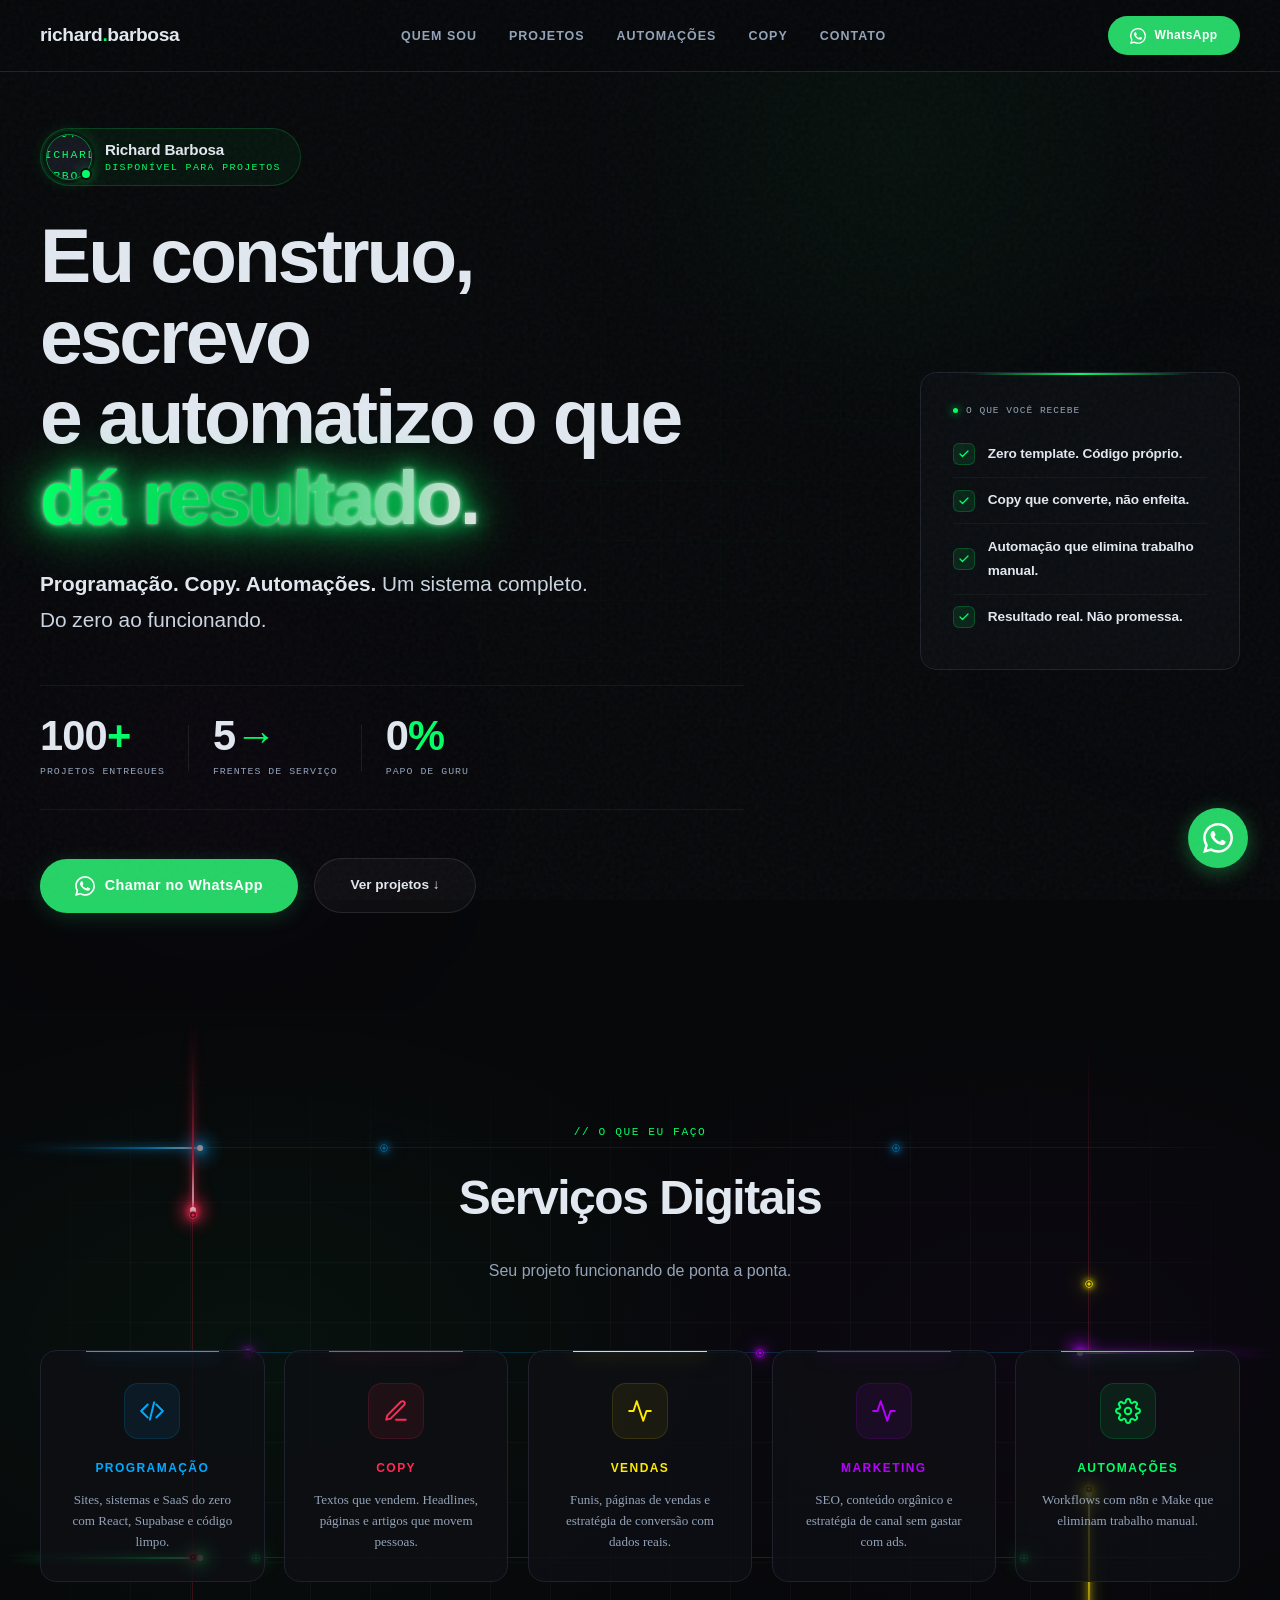
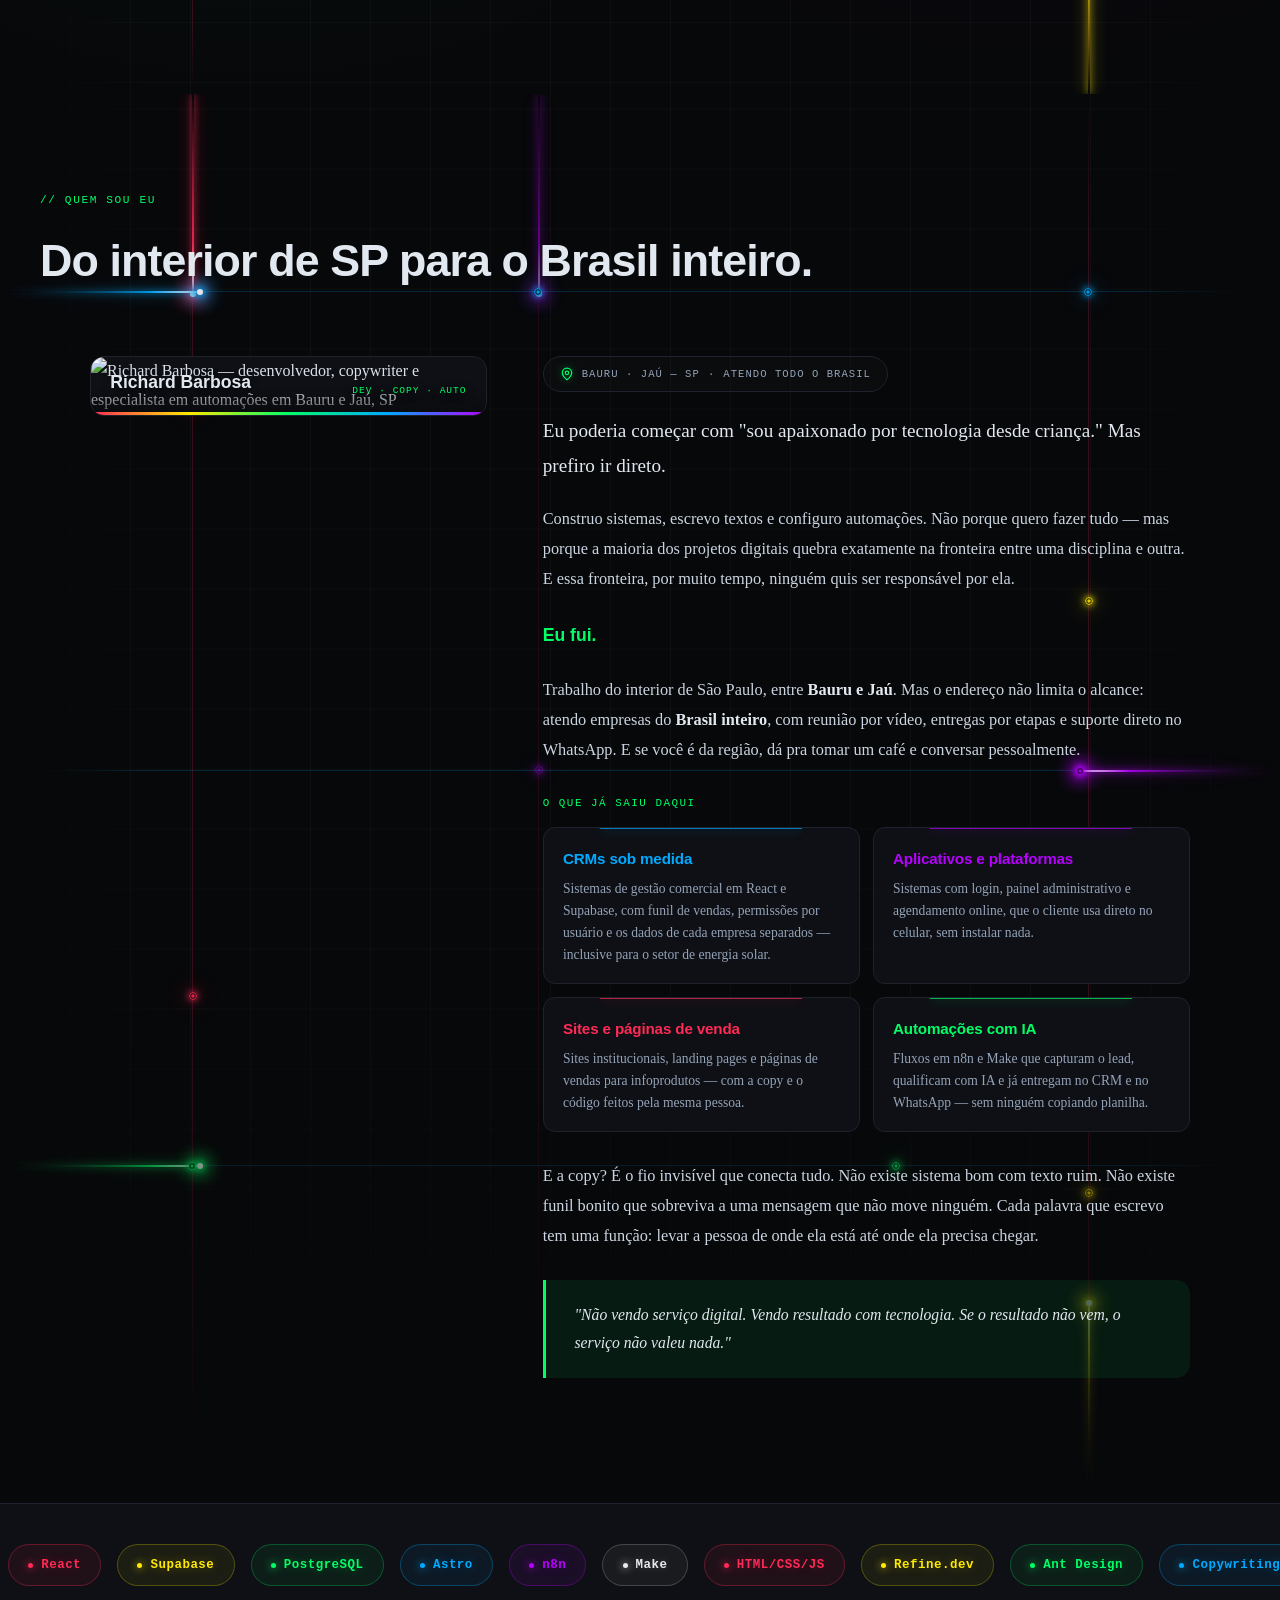
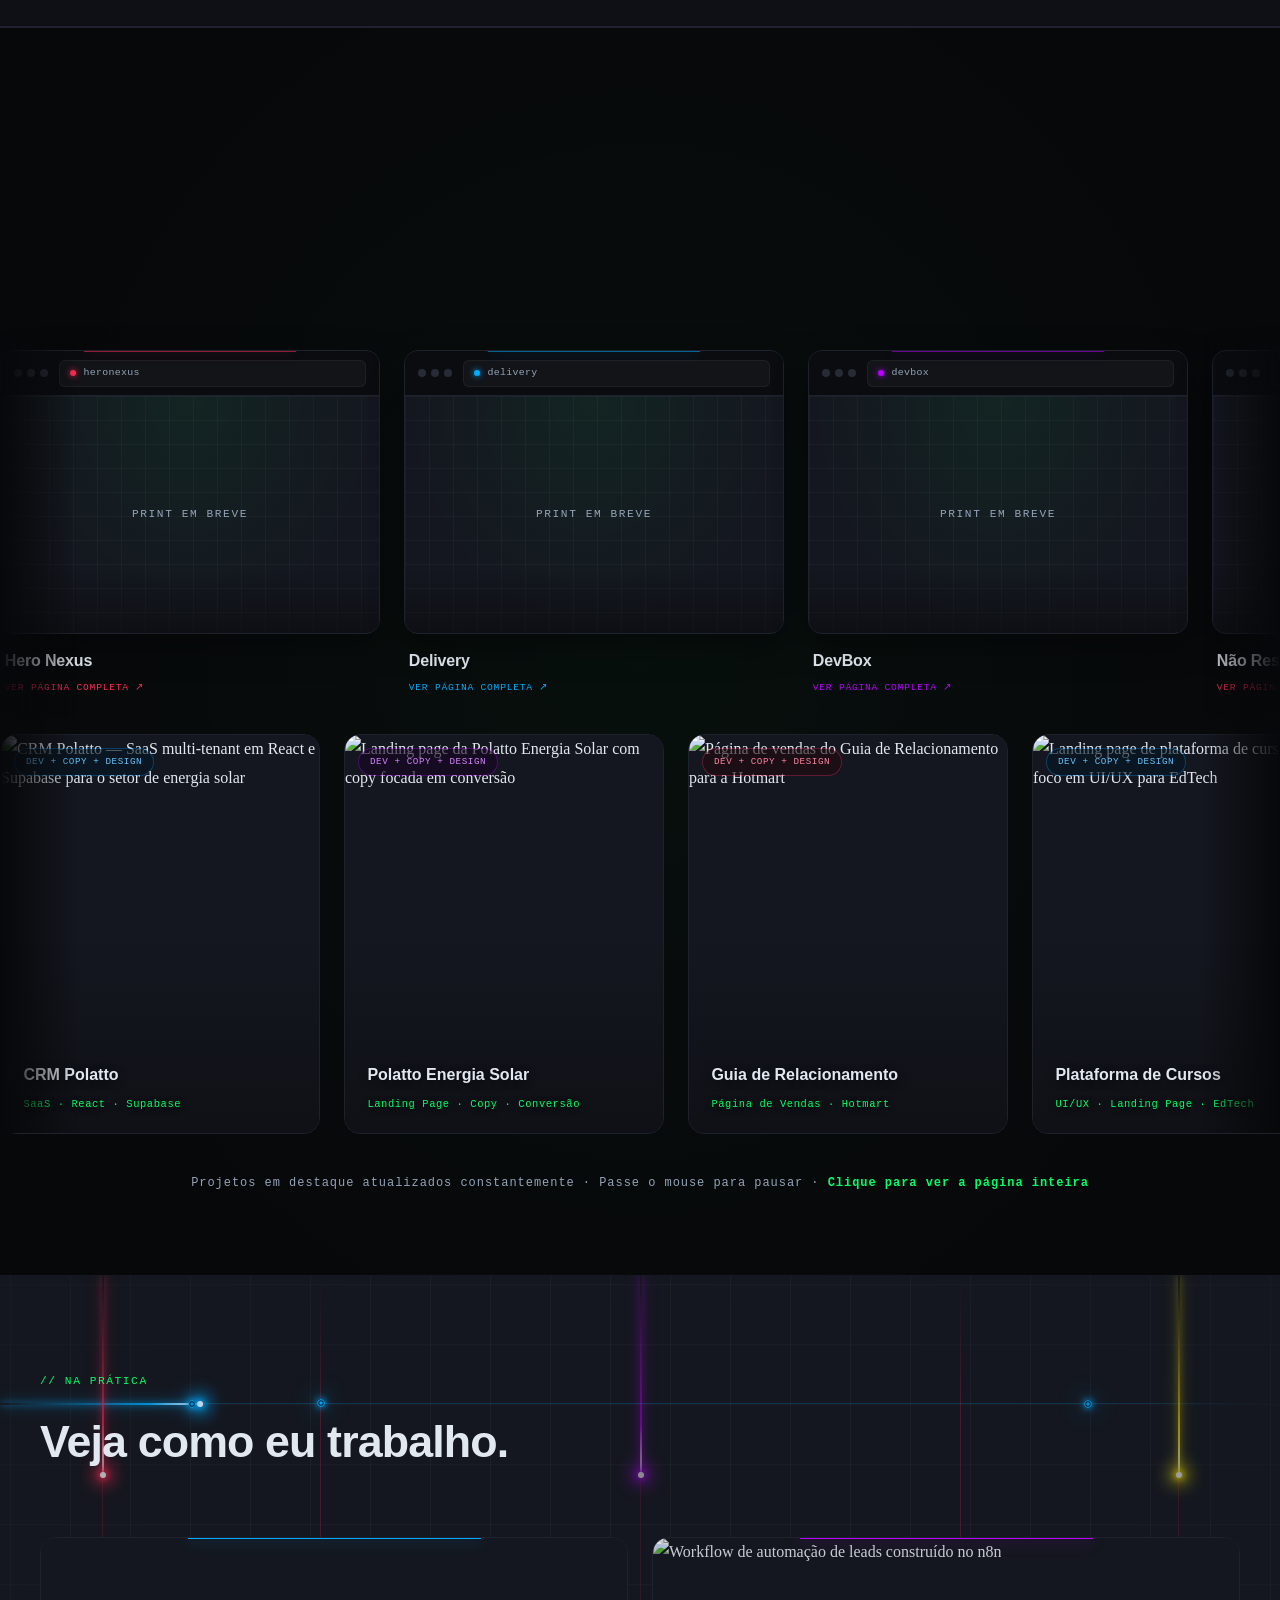
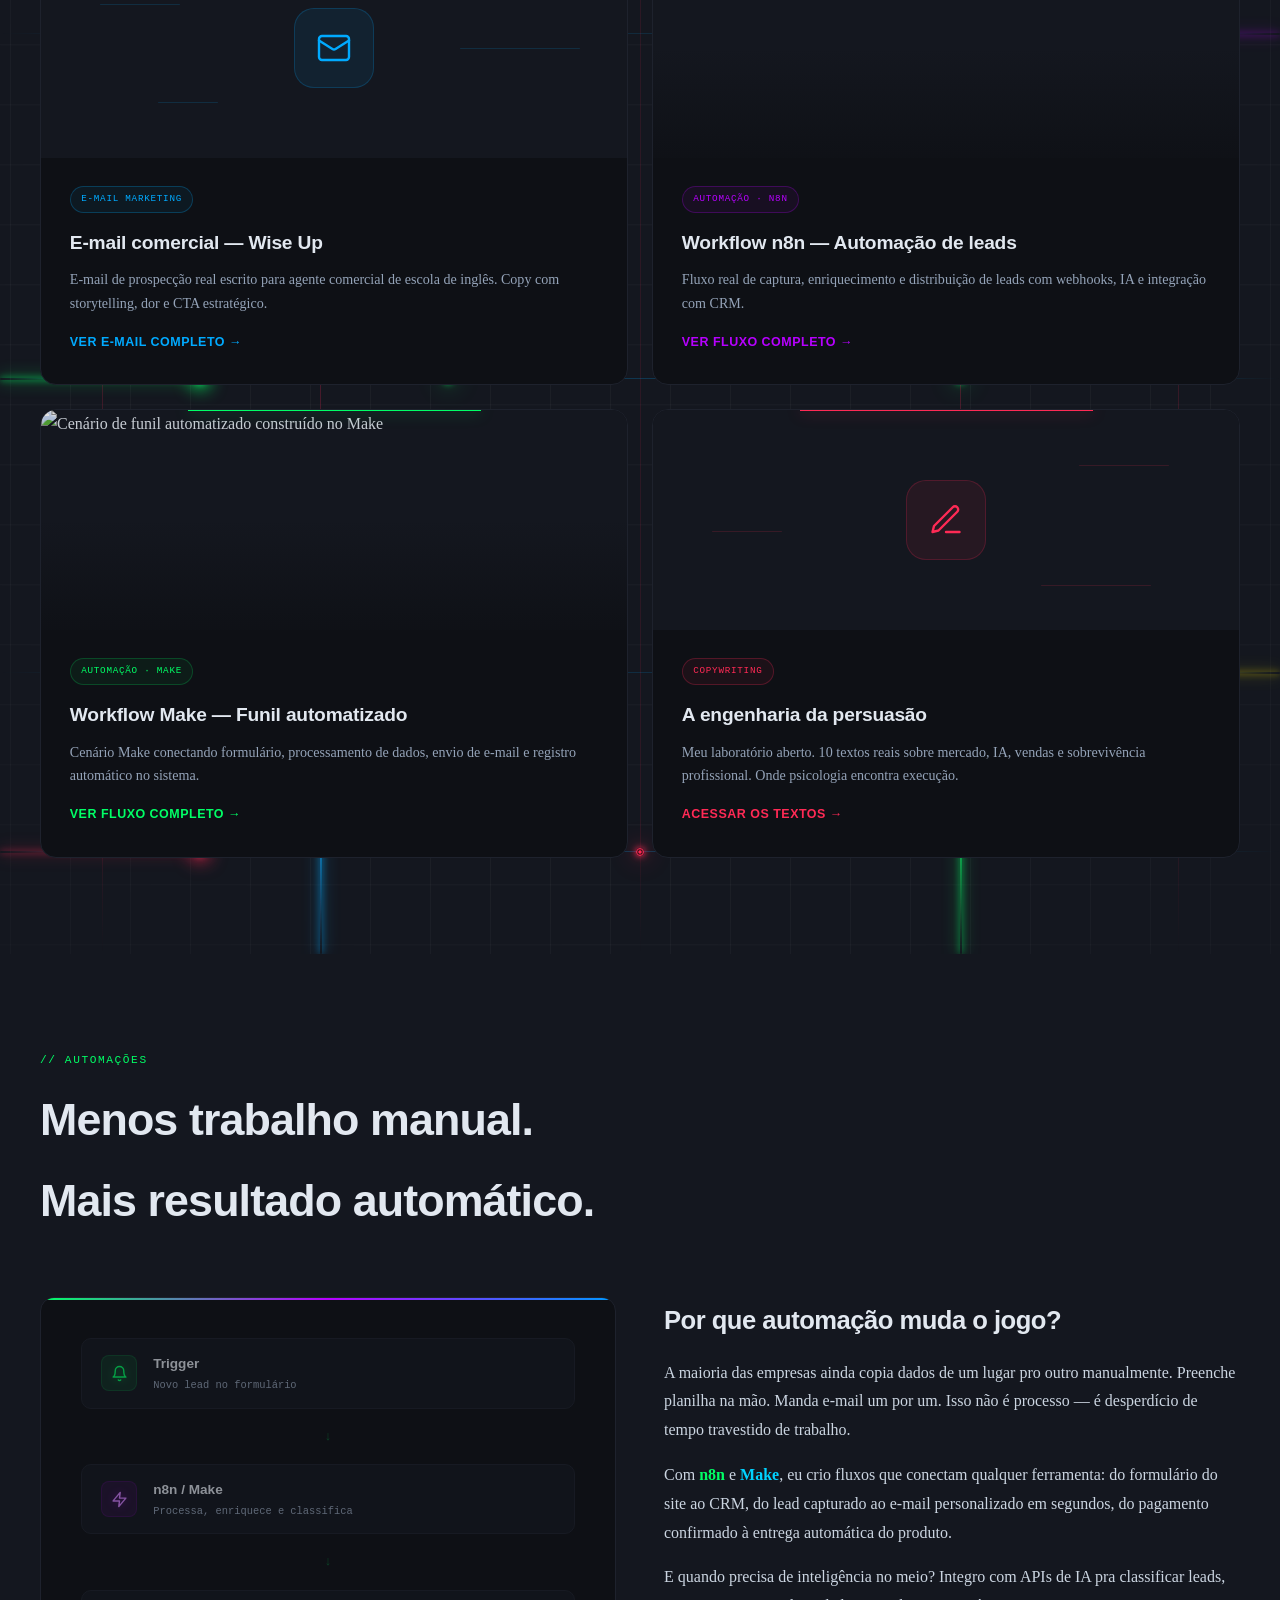
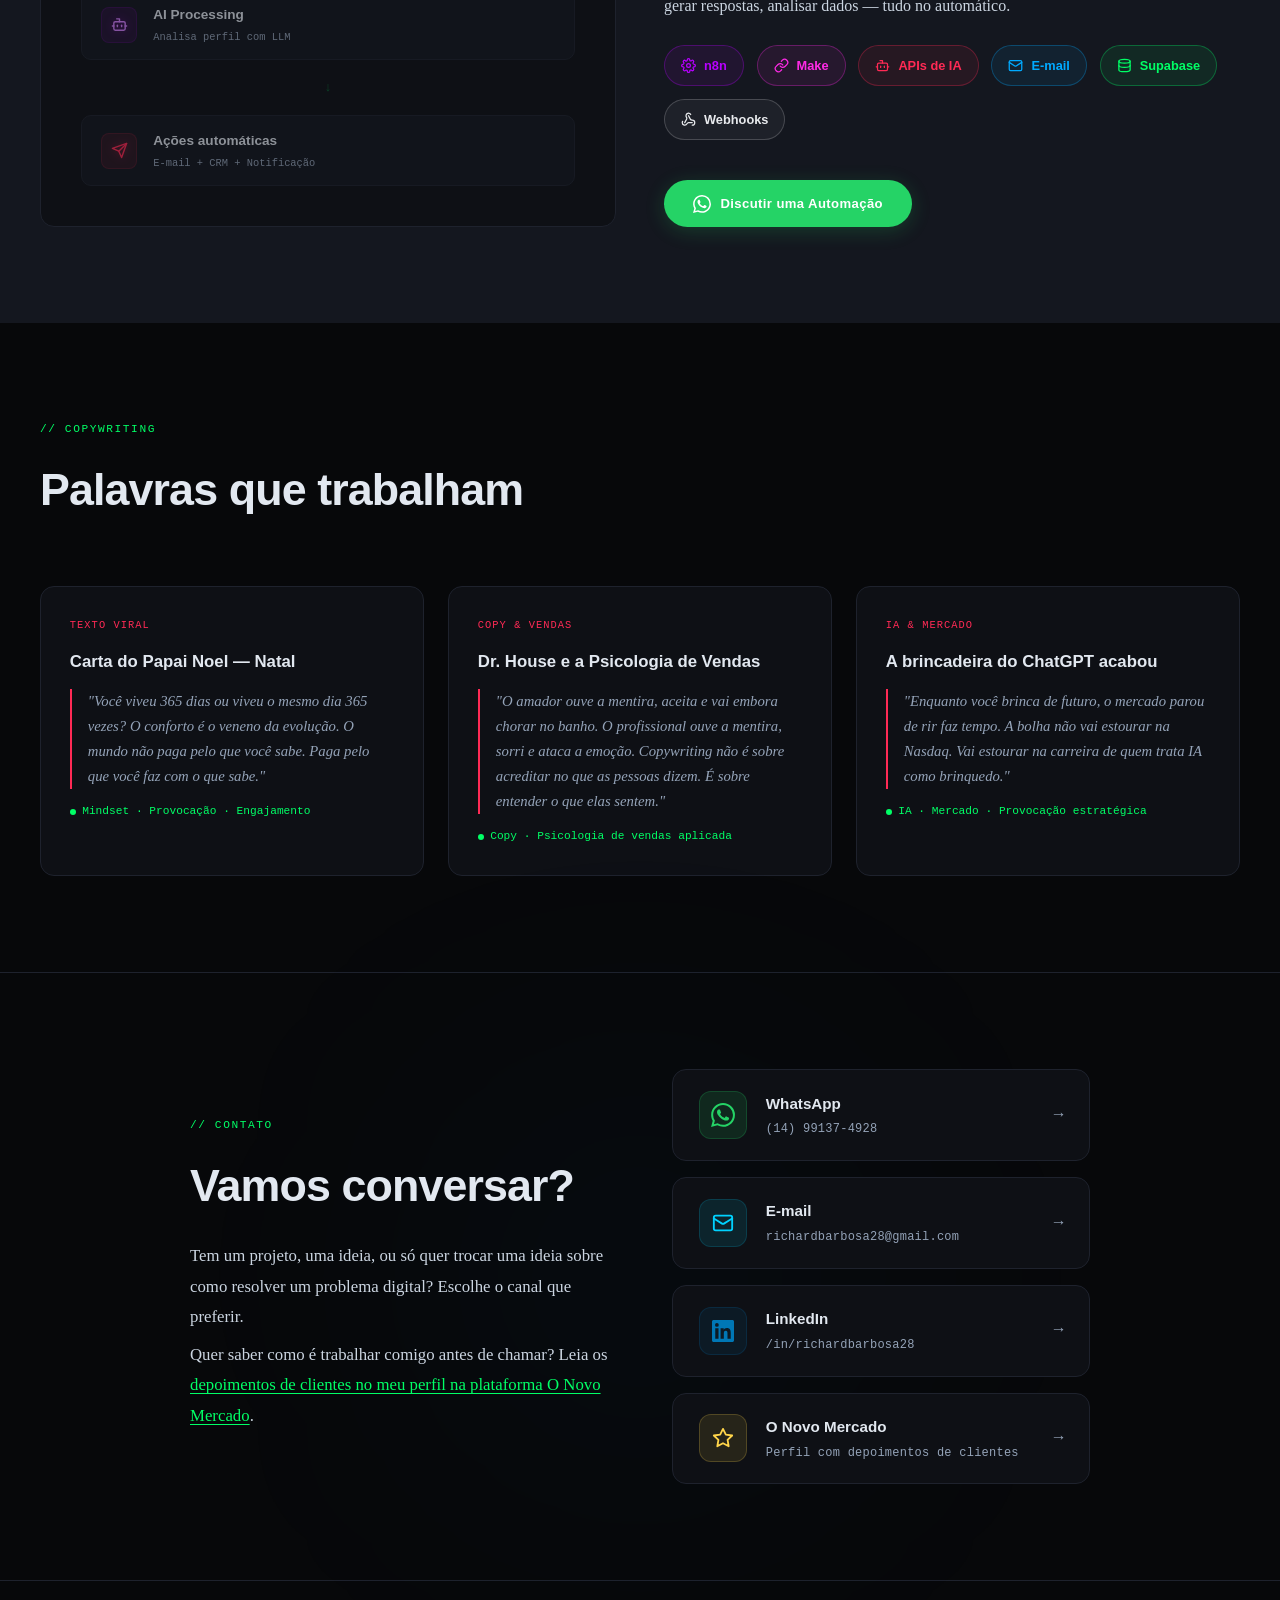
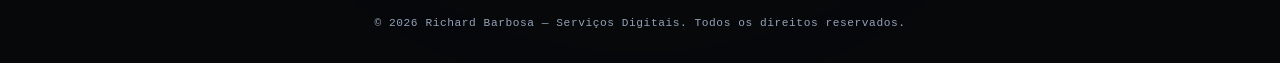
==== commit d8b79f02: "Merge branch 'worktree-agent-a4cc876bd322b48ce' into claude/quirky-babbage-v6mt52" ====
--- a/index.html
+++ b/index.html
@@ -585,7 +585,7 @@
 .lb-count{font-family:'JetBrains Mono',monospace;font-size:.72rem;letter-spacing:.1em;color:var(--green);flex-shrink:0}
 .lb-title{flex:1;min-width:0;font-family:'Outfit',sans-serif;font-size:1.05rem;font-weight:700;letter-spacing:-.01em;white-space:nowrap;overflow:hidden;text-overflow:ellipsis}
 .lb-open{flex-shrink:0;display:inline-flex;align-items:center;gap:.4rem;padding:.45rem 1rem;border-radius:50px;border:1px solid rgba(255,255,255,.12);background:rgba(255,255,255,.04);color:var(--text-dim);font-family:'Outfit',sans-serif;font-size:.75rem;font-weight:600;text-decoration:none;transition:all .3s}
-.lb-open[hidden]{display:none} .lb-open:hover{color:var(--text);border-color:rgba(255,255,255,.25)}
+.lb-open:hover{color:var(--text);border-color:rgba(255,255,255,.25)}
 .lb-open svg{width:13px;height:13px;fill:none;stroke:currentColor;stroke-width:2;stroke-linecap:round;stroke-linejoin:round}
 .lb-close{flex-shrink:0;width:40px;height:40px;border-radius:50%;background:rgba(255,255,255,.06);border:1px solid var(--border);color:var(--text-dim);font-size:1.1rem;cursor:pointer;display:flex;align-items:center;justify-content:center;transition:all .3s;font-family:'Outfit',sans-serif}
 .lb-close:hover{background:rgba(255,255,255,.12);color:var(--text)}
@@ -659,10 +659,10 @@
 
 /* MODALS */
 .case-modal-overlay{position:fixed;inset:0;z-index:200;background:rgba(0,0,0,.88);backdrop-filter:blur(10px);opacity:0;visibility:hidden;transition:all .3s;display:flex;align-items:flex-start;justify-content:center;padding:2rem;overflow-y:auto;}
-.case-modal-overlay.active{opacity:1;visibility:visible}
+.case-modal-overlay.active{opacity:1;visibility:visible;transition:opacity .3s,visibility 0s}/* visível na hora: senão o focus() do abrir cai no 1º quadro "hidden" e se perde */
 .case-modal{background:var(--bg-card);border:1px solid var(--border);border-radius:20px;max-width:700px;width:100%;margin:5rem auto;position:relative;overflow:hidden;transform:translateY(30px);transition:transform .4s cubic-bezier(.16,1,.3,1);}
 .case-modal-overlay.active .case-modal{transform:translateY(0)}
-.case-modal-close{position:absolute;top:1rem;right:1rem;z-index:10;width:38px;height:38px;border-radius:50%;background:rgba(255,255,255,.06);border:1px solid var(--border);color:var(--text-dim);font-size:1.1rem;cursor:pointer;display:flex;align-items:center;justify-content:center;transition:all .3s;font-family:'Outfit',sans-serif;}
+.case-modal-close{position:absolute;top:1rem;right:1rem;z-index:10;width:38px;height:38px;border-radius:50%;background:rgba(255,255,255,.06);border:1px solid var(--border);color:var(--text-dim);font-size:1.1rem;cursor:pointer;display:flex;align-items:center;justify-content:center;transition:background-color .3s,color .3s;font-family:'Outfit',sans-serif;}
 .case-modal-close:hover{background:rgba(255,255,255,.12);color:var(--text)}
 .email-modal-header{padding:2rem 2.5rem 1.5rem;border-bottom:1px solid var(--border);}
 .email-from{display:flex;align-items:center;gap:.8rem;margin-bottom:1.2rem;}
@@ -687,6 +687,32 @@
 .img-modal-header{padding:1.5rem 2rem;border-bottom:1px solid var(--border)}
 .img-modal-title{font-family:'Outfit',sans-serif;font-size:1.2rem;font-weight:700}
 .img-modal-desc{font-size:.85rem;color:var(--text-dim);margin-top:.3rem}
+
+/* ===== FLUXOS SIMULADOS — modais n8n / Make (motor no <script> "FLUXOS SIMULADOS") =====
+   Chrome do modal = identidade do portfólio; o canvas (.fx-cv) tem a cara de cada ferramenta. */
+.case-modal-overlay.flow-overlay{padding:1.1rem}
+.case-modal.flow-modal{max-width:1100px;margin:.4rem auto}
+.flow-modal[data-flow=n8n]{--fx-acc:var(--neon-purple);--fx-on:#fff}
+.flow-modal[data-flow=make]{--fx-acc:var(--neon-green);--fx-on:#07080a}
+.flow-modal::before{content:'';position:absolute;top:0;left:14%;right:14%;height:2px;z-index:3;background:var(--fx-acc);box-shadow:0 0 16px var(--fx-acc)}
+.flow-head{display:flex;flex-wrap:wrap;align-items:flex-end;justify-content:space-between;gap:.8rem 2rem;padding:1.05rem 4.4rem .95rem 1.5rem;border-bottom:1px solid var(--border)}
+.flow-head .case-badge{margin-bottom:.45rem}
+.flow-head .img-modal-title{font-size:1.2rem;line-height:1.3;letter-spacing:-.01em}
+.flow-head .img-modal-desc{line-height:1.55;margin-top:.2rem}
+.flow-tabs{display:inline-flex;gap:2px;padding:3px;border:1px solid var(--border);border-radius:50px;background:var(--bg)}
+.flow-tabs button{font:600 .7rem/1 'Outfit',sans-serif;letter-spacing:.07em;text-transform:uppercase;color:var(--text-dim);background:none;border:0;border-radius:50px;padding:.62rem 1.05rem;cursor:pointer;transition:color .2s,background-color .2s}
+.flow-tabs button:hover{color:var(--text)}
+.flow-tabs button[aria-selected=true]{background:var(--fx-acc);color:var(--fx-on)}
+.flow-shot{padding:1rem 1.25rem 1.25rem;background:var(--bg)}
+.flow-shot img{display:block;width:100%;height:auto;aspect-ratio:16/9;border-radius:10px;border:1px solid var(--border);background:var(--bg-elevated)}
+.flow-shot p{display:flex;flex-wrap:wrap;justify-content:space-between;gap:.4rem 1rem;margin-top:.75rem;font:.8rem/1.5 'Outfit',sans-serif;color:var(--text-dim)}
+.flow-shot a{color:var(--text);text-underline-offset:3px}
+.flow-pane.fx-wait{display:grid;place-items:center;background:var(--bg);color:var(--text-dim);font:.8rem 'Outfit',sans-serif;min-height:calc(316px + 33vw)}/* reserva a altura do canvas: sem layout shift enquanto fluxos.js/css carregam */
+.flow-modal[data-flow=make] .fx-wait{min-height:calc(206px + 47vw)}
+@media(min-width:1140px){.flow-pane.fx-wait{min-height:706px}.flow-modal[data-flow=make] .fx-wait{min-height:740px}}
+@media(max-width:760px){.flow-pane.fx-wait,.flow-modal[data-flow=make] .fx-wait{min-height:calc(335px + 48vw)}}
+@media(max-width:600px){.flow-pane.fx-wait{min-height:calc(318px + 187vw)}.flow-modal[data-flow=make] .fx-wait{min-height:calc(322px + 200vw)}}
+@media(max-width:600px){.case-modal-overlay.flow-overlay{padding:.5rem}.case-modal.flow-modal{margin:0 auto;border-radius:16px}.flow-head{padding:1rem 3.6rem 1rem 1.1rem}.flow-head .img-modal-title{font-size:1.08rem}.flow-head .img-modal-desc{font-size:.8rem}.flow-tabs{width:100%}.flow-tabs button{flex:1}.flow-shot{padding:.75rem}}
 
 /* AUTO (Melhorias de UX) */
 .auto-section{background:var(--bg-elevated)}
@@ -1114,7 +1140,17 @@
   <div class="showcase-track-wrap pages-wrap">
     <div class="pages-track">
 
-      <!-- CONJUNTO 1 (ORIGINAL — 12 PÁGINAS) --> <a class="page-card" href="paginas/heronexus.png" data-index="0" data-live="hero-nexus/" data-subtitle="Landing Page · Design System · Interativo" style="--accent:var(--neon-red)" aria-label="Ver página completa: Hero Nexus — Landing Page · Design System · Interativo"><div class="page-frame"><div class="page-chrome"><span class="page-dots"><i></i><i></i><i></i></span><span class="page-url">heronexus</span></div><div class="page-viewport"><img src="otimizadas/paginas/heronexus-760.jpg" srcset="otimizadas/paginas/heronexus-400.jpg 400w, otimizadas/paginas/heronexus-760.jpg 760w" sizes="(max-width:480px) 264px, (max-width:768px) 300px, 380px" data-orig="paginas/heronexus.png" alt="Print da página Hero Nexus — projeto de Richard Barbosa" loading="lazy" decoding="async"><span class="page-cta"><svg viewBox="0 0 24 24" aria-hidden="true"><polyline points="15 3 21 3 21 9"/><polyline points="9 21 3 21 3 15"/><line x1="21" y1="3" x2="14" y2="10"/><line x1="3" y1="21" x2="10" y2="14"/></svg> Ver página inteira</span></div></div><div class="page-meta"><span class="page-name">Hero Nexus</span><span class="page-hint">Ver página completa ↗</span></div></a>
+      <!-- CONJUNTO 1 (ORIGINAL — 13 PÁGINAS) -->
+      <a class="page-card" href="paginas/heronexus.png" data-index="0" style="--accent:var(--neon-red)" aria-label="Ver página completa: Hero Nexus">
+        <div class="page-frame">
+          <div class="page-chrome"><span class="page-dots"><i></i><i></i><i></i></span><span class="page-url">heronexus</span></div>
+          <div class="page-viewport">
+            <img src="otimizadas/paginas/heronexus-760.jpg" srcset="otimizadas/paginas/heronexus-400.jpg 400w, otimizadas/paginas/heronexus-760.jpg 760w" sizes="(max-width:480px) 264px, (max-width:768px) 300px, 380px" data-orig="paginas/heronexus.png" alt="Print da página Hero Nexus — projeto de Richard Barbosa" loading="lazy" decoding="async">
+            <span class="page-cta"><svg viewBox="0 0 24 24" aria-hidden="true"><polyline points="15 3 21 3 21 9"/><polyline points="9 21 3 21 3 15"/><line x1="21" y1="3" x2="14" y2="10"/><line x1="3" y1="21" x2="10" y2="14"/></svg> Ver página inteira</span>
+          </div>
+        </div>
+        <div class="page-meta"><span class="page-name">Hero Nexus</span><span class="page-hint">Ver página completa ↗</span></div>
+      </a>
       <a class="page-card" href="paginas/delivery.png" data-index="1" style="--accent:var(--neon-blue)" aria-label="Ver página completa: Delivery">
         <div class="page-frame">
           <div class="page-chrome"><span class="page-dots"><i></i><i></i><i></i></span><span class="page-url">delivery</span></div>
@@ -1229,14 +1265,24 @@
         <div class="page-frame">
           <div class="page-chrome"><span class="page-dots"><i></i><i></i><i></i></span><span class="page-url">helenamonteiro</span></div>
           <div class="page-viewport">
-            <img src="paginas/helenamonteiro.png" data-orig="paginas/helenamonteiro.png" alt="Print da página Helena Monteiro — Arquiteta do Tempo — projeto de Richard Barbosa" loading="lazy" decoding="async">
+            <img src="otimizadas/paginas/helenamonteiro-760.jpg" srcset="otimizadas/paginas/helenamonteiro-400.jpg 400w, otimizadas/paginas/helenamonteiro-760.jpg 760w" sizes="(max-width:480px) 264px, (max-width:768px) 300px, 380px" data-orig="paginas/helenamonteiro.png" alt="Print da landing page da arquiteta Helena Monteiro — projeto de Richard Barbosa" loading="lazy" decoding="async">
             <span class="page-cta"><svg viewBox="0 0 24 24" aria-hidden="true"><polyline points="15 3 21 3 21 9"/><polyline points="9 21 3 21 3 15"/><line x1="21" y1="3" x2="14" y2="10"/><line x1="3" y1="21" x2="10" y2="14"/></svg> Ver página inteira</span>
           </div>
         </div>
         <div class="page-meta"><span class="page-name">Helena Monteiro</span><span class="page-hint">Ver página completa ↗</span></div>
       </a>
 
-      <!-- CONJUNTO 2 (DUPLICADO PARA O LOOP PERFEITO — fora do Tab e dos leitores de tela) --> <a class="page-card" href="paginas/heronexus.png" data-index="0" data-live="hero-nexus/" data-subtitle="Landing Page · Design System · Interativo" style="--accent:var(--neon-red)" aria-hidden="true" tabindex="-1"><div class="page-frame"><div class="page-chrome"><span class="page-dots"><i></i><i></i><i></i></span><span class="page-url">heronexus</span></div><div class="page-viewport"><img src="otimizadas/paginas/heronexus-760.jpg" srcset="otimizadas/paginas/heronexus-400.jpg 400w, otimizadas/paginas/heronexus-760.jpg 760w" sizes="(max-width:480px) 264px, (max-width:768px) 300px, 380px" data-orig="paginas/heronexus.png" alt="" loading="lazy" decoding="async"><span class="page-cta"><svg viewBox="0 0 24 24" aria-hidden="true"><polyline points="15 3 21 3 21 9"/><polyline points="9 21 3 21 3 15"/><line x1="21" y1="3" x2="14" y2="10"/><line x1="3" y1="21" x2="10" y2="14"/></svg>Ver página inteira</span></div></div><div class="page-meta"><span class="page-name">Hero Nexus</span><span class="page-hint">Ver página completa ↗</span></div></a>
+      <!-- CONJUNTO 2 (DUPLICADO PARA O LOOP PERFEITO — fora do Tab e dos leitores de tela) -->
+      <a class="page-card" href="paginas/heronexus.png" data-index="0" style="--accent:var(--neon-red)" aria-hidden="true" tabindex="-1">
+        <div class="page-frame">
+          <div class="page-chrome"><span class="page-dots"><i></i><i></i><i></i></span><span class="page-url">heronexus</span></div>
+          <div class="page-viewport">
+            <img src="otimizadas/paginas/heronexus-760.jpg" srcset="otimizadas/paginas/heronexus-400.jpg 400w, otimizadas/paginas/heronexus-760.jpg 760w" sizes="(max-width:480px) 264px, (max-width:768px) 300px, 380px" data-orig="paginas/heronexus.png" alt="" loading="lazy" decoding="async">
+            <span class="page-cta"><svg viewBox="0 0 24 24" aria-hidden="true"><polyline points="15 3 21 3 21 9"/><polyline points="9 21 3 21 3 15"/><line x1="21" y1="3" x2="14" y2="10"/><line x1="3" y1="21" x2="10" y2="14"/></svg> Ver página inteira</span>
+          </div>
+        </div>
+        <div class="page-meta"><span class="page-name">Hero Nexus</span><span class="page-hint">Ver página completa ↗</span></div>
+      </a>
       <a class="page-card" href="paginas/delivery.png" data-index="1" style="--accent:var(--neon-blue)" aria-hidden="true" tabindex="-1">
         <div class="page-frame">
           <div class="page-chrome"><span class="page-dots"><i></i><i></i><i></i></span><span class="page-url">delivery</span></div>
@@ -1351,7 +1397,7 @@
         <div class="page-frame">
           <div class="page-chrome"><span class="page-dots"><i></i><i></i><i></i></span><span class="page-url">helenamonteiro</span></div>
           <div class="page-viewport">
-            <img src="paginas/helenamonteiro.png" data-orig="paginas/helenamonteiro.png" alt="" loading="lazy" decoding="async">
+            <img src="otimizadas/paginas/helenamonteiro-760.jpg" srcset="otimizadas/paginas/helenamonteiro-400.jpg 400w, otimizadas/paginas/helenamonteiro-760.jpg 760w" sizes="(max-width:480px) 264px, (max-width:768px) 300px, 380px" data-orig="paginas/helenamonteiro.png" alt="" loading="lazy" decoding="async">
             <span class="page-cta"><svg viewBox="0 0 24 24" aria-hidden="true"><polyline points="15 3 21 3 21 9"/><polyline points="9 21 3 21 3 15"/><line x1="21" y1="3" x2="14" y2="10"/><line x1="3" y1="21" x2="10" y2="14"/></svg> Ver página inteira</span>
           </div>
         </div>
@@ -1610,9 +1656,9 @@
     </div>
 
     <!-- CARD 2: N8N -->
-    <div class="case-card case-n8n reveal reveal-d1" onclick="openCaseModal('n8nModal')">
+    <div class="case-card case-n8n reveal reveal-d1" onclick="openCaseModal('n8nModal')" role="button" tabindex="0" aria-haspopup="dialog" aria-controls="n8nModal">
       <div class="case-card-visual">
-        <img src="fotos/n8n.png" alt="Workflow de automação de leads construído no n8n" loading="lazy" decoding="async">
+        <img src="otimizadas/fotos/n8n-720.jpg" srcset="otimizadas/fotos/n8n-400.jpg 400w, otimizadas/fotos/n8n-720.jpg 720w, fotos/n8n.png 1280w" sizes="(max-width:768px) calc(100vw - 2.5rem), (max-width:1280px) calc(50vw - 3.25rem), 588px" data-orig="fotos/n8n.png" alt="Workflow de automação de leads construído no n8n" width="1280" height="720" loading="lazy" decoding="async">
       </div>
       <div class="case-card-body">
         <span class="case-badge badge-automation">Automação · n8n</span>
@@ -1623,9 +1669,9 @@
     </div>
 
     <!-- CARD 3: MAKE -->
-    <div class="case-card case-make reveal reveal-d2" onclick="openCaseModal('makeModal')">
+    <div class="case-card case-make reveal reveal-d2" onclick="openCaseModal('makeModal')" role="button" tabindex="0" aria-haspopup="dialog" aria-controls="makeModal">
       <div class="case-card-visual">
-        <img src="fotos/make.png" alt="Cenário de funil automatizado construído no Make" loading="lazy" decoding="async">
+        <img src="otimizadas/fotos/make-720.jpg" srcset="otimizadas/fotos/make-400.jpg 400w, otimizadas/fotos/make-720.jpg 720w, fotos/make.png 1280w" sizes="(max-width:768px) calc(100vw - 2.5rem), (max-width:1280px) calc(50vw - 3.25rem), 588px" data-orig="fotos/make.png" alt="Cenário de funil automatizado construído no Make" width="1280" height="720" loading="lazy" decoding="async">
       </div>
       <div class="case-card-body">
         <span class="case-badge badge-automation-g">Automação · Make</span>
@@ -1785,40 +1831,85 @@
   </div>
 </div>
 
-<!-- MODAL: N8N -->
-<div class="case-modal-overlay" id="n8nModal" role="dialog" aria-modal="true" aria-label="Workflow n8n de automação de leads">
-  <div class="case-modal">
+<!-- MODAL: N8N — fluxo simulado (montado pelo bloco "FLUXOS SIMULADOS" logo abaixo) -->
+<div class="case-modal-overlay flow-overlay" id="n8nModal" role="dialog" aria-modal="true" aria-labelledby="n8nTitle">
+  <div class="case-modal flow-modal" data-flow="n8n">
     <button class="case-modal-close" onclick="closeCaseModal('n8nModal')" aria-label="Fechar">✕</button>
-    <div class="img-modal-header">
-      <div class="img-modal-title">Workflow n8n — Automação de leads</div>
-      <div class="img-modal-desc">Fluxo real: captura via webhook → enriquecimento com IA → classificação → distribuição automática para CRM e e-mail.</div>
+    <div class="flow-head">
+      <div>
+        <span class="case-badge badge-automation">Automação · n8n</span>
+        <h2 class="img-modal-title" id="n8nTitle">Workflow n8n — Automação de leads</h2>
+        <p class="img-modal-desc">Captura via webhook → enriquecimento com IA → classificação → distribuição automática para CRM e <span style="white-space:nowrap">e-mail</span>.</p>
+      </div>
+      <div class="flow-tabs" role="tablist" aria-label="Como ver o fluxo">
+        <button type="button" role="tab" id="n8nTabSim" aria-controls="n8nSim" aria-selected="true">Simulação</button>
+        <button type="button" role="tab" id="n8nTabShot" aria-controls="n8nShot" aria-selected="false" tabindex="-1">Print real</button>
+      </div>
     </div>
-    <div class="img-modal-body">
-      <img src="fotos/n8n.png" alt="Workflow n8n completo de captura, enriquecimento e distribuição de leads" loading="lazy" decoding="async">
+    <div class="flow-pane" id="n8nSim" role="tabpanel" aria-labelledby="n8nTabSim"></div>
+    <div class="flow-pane flow-shot" id="n8nShot" role="tabpanel" aria-labelledby="n8nTabShot" hidden>
+      <img data-src="fotos/n8n.png" alt="Print real do workflow no editor do n8n: gatilho, agente de IA com modelo, memória e ferramentas, e uma condição que divide o fluxo em dois caminhos" width="1280" height="720" decoding="async">
+      <p><span>Print do editor original. A simulação reproduz este fluxo com dados fictícios.</span><a href="fotos/n8n.png" target="_blank" rel="noopener">Abrir em tamanho original ↗</a></p>
     </div>
   </div>
 </div>
 
-<!-- MODAL: MAKE -->
-<div class="case-modal-overlay" id="makeModal" role="dialog" aria-modal="true" aria-label="Workflow Make de funil automatizado">
-  <div class="case-modal">
+<!-- MODAL: MAKE — cenário simulado (mesmo motor) -->
+<div class="case-modal-overlay flow-overlay" id="makeModal" role="dialog" aria-modal="true" aria-labelledby="makeTitle">
+  <div class="case-modal flow-modal" data-flow="make">
     <button class="case-modal-close" onclick="closeCaseModal('makeModal')" aria-label="Fechar">✕</button>
-    <div class="img-modal-header">
-      <div class="img-modal-title">Workflow Make — Funil automatizado</div>
-      <div class="img-modal-desc">Cenário real: formulário → processamento de dados → envio de e-mail personalizado → registro no sistema — tudo sem intervenção manual.</div>
+    <div class="flow-head">
+      <div>
+        <span class="case-badge badge-automation-g">Automação · Make</span>
+        <h2 class="img-modal-title" id="makeTitle">Workflow Make — Funil automatizado</h2>
+        <p class="img-modal-desc">Formulário → processamento de dados → <span style="white-space:nowrap">e-mail</span> personalizado → registro no sistema, sem ninguém encostar.</p>
+      </div>
+      <div class="flow-tabs" role="tablist" aria-label="Como ver o cenário">
+        <button type="button" role="tab" id="makeTabSim" aria-controls="makeSim" aria-selected="true">Simulação</button>
+        <button type="button" role="tab" id="makeTabShot" aria-controls="makeShot" aria-selected="false" tabindex="-1">Print real</button>
+      </div>
     </div>
-    <div class="img-modal-body">
-      <img src="fotos/make.png" alt="Cenário Make completo de funil automatizado, do formulário ao registro no sistema" loading="lazy" decoding="async">
+    <div class="flow-pane" id="makeSim" role="tabpanel" aria-labelledby="makeTabSim"></div>
+    <div class="flow-pane flow-shot" id="makeShot" role="tabpanel" aria-labelledby="makeTabShot" hidden>
+      <img data-src="fotos/make.png" alt="Print real do cenário no editor do Make: gatilho de CRM ligado a roteadores com várias rotas de planilhas, filtros e módulos de ignorar" width="1280" height="720" decoding="async">
+      <p><span>Print do editor original. A simulação reproduz este cenário com dados fictícios.</span><a href="fotos/make.png" target="_blank" rel="noopener">Abrir em tamanho original ↗</a></p>
     </div>
   </div>
 </div>
 
+<!-- FLUXOS SIMULADOS (n8n / Make): motor e dados em js/fluxos.js + css/fluxos.css, baixados só por intenção (hover/foco/toque no card) ou ao abrir o modal -->
+<script>
+(function(){
+var V='?v=1',p=null,ov=document.querySelectorAll('.flow-overlay');
+function load(){return p||(p=new Promise(function(ok,ko){
+ var d=document,l=d.createElement('link'),s=d.createElement('script'),n=2;
+ function fim(){--n||ok()}
+ function err(){l.remove();s.remove();p=null;ko()}
+ l.rel='stylesheet';l.href='css/fluxos.css'+V;s.src='js/fluxos.js'+V;s.async=true;
+ l.onload=s.onload=fim;l.onerror=s.onerror=err;d.head.append(l,s)}))}
+function tab(o,i){var t=o.querySelectorAll('[role=tab]'),ps=o.querySelectorAll('.flow-pane'),im=ps[1].querySelector('img');
+ for(var j=0;j<2;j++){t[j].setAttribute('aria-selected',i===j);t[j].tabIndex=i===j?0:-1;ps[j].hidden=i!==j}
+ if(i&&!im.getAttribute('src'))im.src=im.dataset.src;
+ o.dispatchEvent(new CustomEvent('fxtab',{detail:i}))}
+ov.forEach(function(o){
+ var ps=o.querySelectorAll('.flow-pane'),tb=o.querySelectorAll('[role=tab]');
+ tb.forEach(function(b,i){b.addEventListener('click',function(){tab(o,i)});b.addEventListener('keydown',function(e){var k=e.key;
+  if(k==='ArrowRight'||k==='ArrowLeft'||k==='Home'||k==='End'){e.preventDefault();var j=k==='Home'?0:k==='End'?1:1-i;tab(o,j);tb[j].focus()}})});
+ o.addEventListener('casemodal:open',function(){tab(o,0);
+  if(window.FLUXOS)return FLUXOS.open(o.id);
+  var w=document.createElement('p');w.textContent='Carregando simulação…';ps[0].classList.add('fx-wait');ps[0].appendChild(w);
+  load().then(function(){return FLUXOS.open(o.id)}).catch(function(){tab(o,1)}).then(function(){ps[0].classList.remove('fx-wait');w.remove()})})});
+['n8n','make'].forEach(function(k){var c=document.querySelector('.case-'+k);if(!c)return;
+ function pre(){load().catch(function(){})}
+ ['pointerenter','focusin','touchstart'].forEach(function(e){c.addEventListener(e,pre,{once:true,passive:true})})})})();
+</script>
+
 <!-- LIGHTBOX: PÁGINA INTEIRA (carrossel de páginas) -->
 <dialog class="lightbox" id="pageLightbox" aria-labelledby="lbTitle">
   <div class="lb-bar">
-    <span class="lb-count" id="lbCount">01 / 12</span>
+    <span class="lb-count" id="lbCount">01 / 13</span>
     <h2 class="lb-title" id="lbTitle">Página</h2>
-    <a class="lb-open" id="lbLiveLink" href="hero-nexus/" target="_blank" rel="noopener noreferrer" style="border-color:rgba(255,255,255,.2);margin-right:6px">Visitar site ↗</a> <a class="lb-open" id="lbOpen" href="#" target="_blank" rel="noopener"><svg viewBox="0 0 24 24" aria-hidden="true"><path d="M18 13v6a2 2 0 0 1-2 2H5a2 2 0 0 1-2-2V8a2 2 0 0 1 2-2h6"/><polyline points="15 3 21 3 21 9"/><line x1="10" y1="14" x2="21" y2="3"/></svg><span>Tamanho original</span></a>
+    <a class="lb-open" id="lbOpen" href="#" target="_blank" rel="noopener"><svg viewBox="0 0 24 24" aria-hidden="true"><path d="M18 13v6a2 2 0 0 1-2 2H5a2 2 0 0 1-2-2V8a2 2 0 0 1 2-2h6"/><polyline points="15 3 21 3 21 9"/><line x1="10" y1="14" x2="21" y2="3"/></svg><span>Tamanho original</span></a>
     <button class="lb-close" type="button" data-lb-close aria-label="Fechar">✕</button>
     <div class="lb-progress" id="lbProgress" aria-hidden="true"></div>
   </div>
@@ -1870,22 +1961,35 @@
   modal.classList.add('active');
   document.body.style.overflow='hidden';
   const closeBtn=modal.querySelector('.case-modal-close');
-  if(closeBtn)closeBtn.focus();
-}
+  if(closeBtn)closeBtn.focus({preventScroll:true});
+  modal.dispatchEvent(new Event('casemodal:open')); // fluxos simulados (n8n/Make) começam aqui
+}
+// Um caminho só pra fechar (botão, clique fora, Esc): sempre devolve o foco pro card que abriu
 function closeCaseModal(id){
-  document.getElementById(id).classList.remove('active');
+  const modal=document.getElementById(id);
+  if(!modal.classList.contains('active'))return;
+  modal.classList.remove('active');
   document.body.style.overflow='';
-  if(lastFocusedCard&&lastFocusedCard.focus)lastFocusedCard.focus();
+  modal.dispatchEvent(new Event('casemodal:close')); // para timers/animação do fluxo
+  if(lastFocusedCard&&lastFocusedCard.focus)lastFocusedCard.focus({preventScroll:true});
 }
 document.querySelectorAll('.case-modal-overlay').forEach(m=>{
   m.addEventListener('click',e=>{
-    if(e.target===m){m.classList.remove('active');document.body.style.overflow='';}
+    if(e.target===m)closeCaseModal(m.id);
+  });
+  // Tab não escapa do modal aberto
+  m.addEventListener('keydown',e=>{
+    if(e.key!=='Tab')return;
+    const f=[...m.querySelectorAll('button:not([disabled]),a[href],[tabindex="0"]')].filter(x=>x.getClientRects().length);
+    if(!f.length)return;
+    const a=f[0],z=f[f.length-1];
+    if(e.shiftKey&&document.activeElement===a){e.preventDefault();z.focus();}
+    else if(!e.shiftKey&&document.activeElement===z){e.preventDefault();a.focus();}
   });
 });
 document.addEventListener('keydown',e=>{
   if(e.key==='Escape'){
-    document.querySelectorAll('.case-modal-overlay.active').forEach(m=>{m.classList.remove('active');});
-    document.body.style.overflow='';
+    document.querySelectorAll('.case-modal-overlay.active').forEach(m=>closeCaseModal(m.id));
   }
 });
 
@@ -1942,7 +2046,7 @@
   const items=[...track.querySelectorAll('.page-card:not([aria-hidden])')].map(c=>({
     src:c.getAttribute('href'),
     title:c.querySelector('.page-name').textContent.trim(),
-    slug:c.querySelector('.page-url').textContent.trim(),live:c.dataset.live||'',subtitle:c.dataset.subtitle||''
+    slug:c.querySelector('.page-url').textContent.trim()
   }));
   const $=id=>document.getElementById(id);
   const stage=$('lbStage'),shot=$('lbShot'),img=$('lbImg'),bar=$('lbProgress');
@@ -1962,10 +2066,10 @@
     img.alt='Print da página completa — '+it.title;
     img.src=it.src;
     if(img.complete&&img.naturalWidth)img.onload();
-    $('lbTitle').innerHTML=it.title+(it.subtitle?'<span style="display:block;font-size:.78rem;font-weight:400;color:var(--text-muted);letter-spacing:normal;margin-top:2px">'+it.subtitle+'</span>':'');
+    $('lbTitle').textContent=it.title;
     $('lbCount').textContent=pad(idx+1)+' / '+pad(items.length);
     $('lbUrl').textContent=it.slug;
-    const liveBtn=$('lbLiveLink');if(liveBtn){if(it.live){liveBtn.href=it.live;liveBtn.hidden=false;}else{liveBtn.hidden=true;}}$('lbOpen').href=it.src;
+    $('lbOpen').href=it.src;
     stage.scrollTop=0;
     updateProgress();
     // Pré-carrega só o próximo (prints inteiros são pesados; não baixa tudo de uma vez)
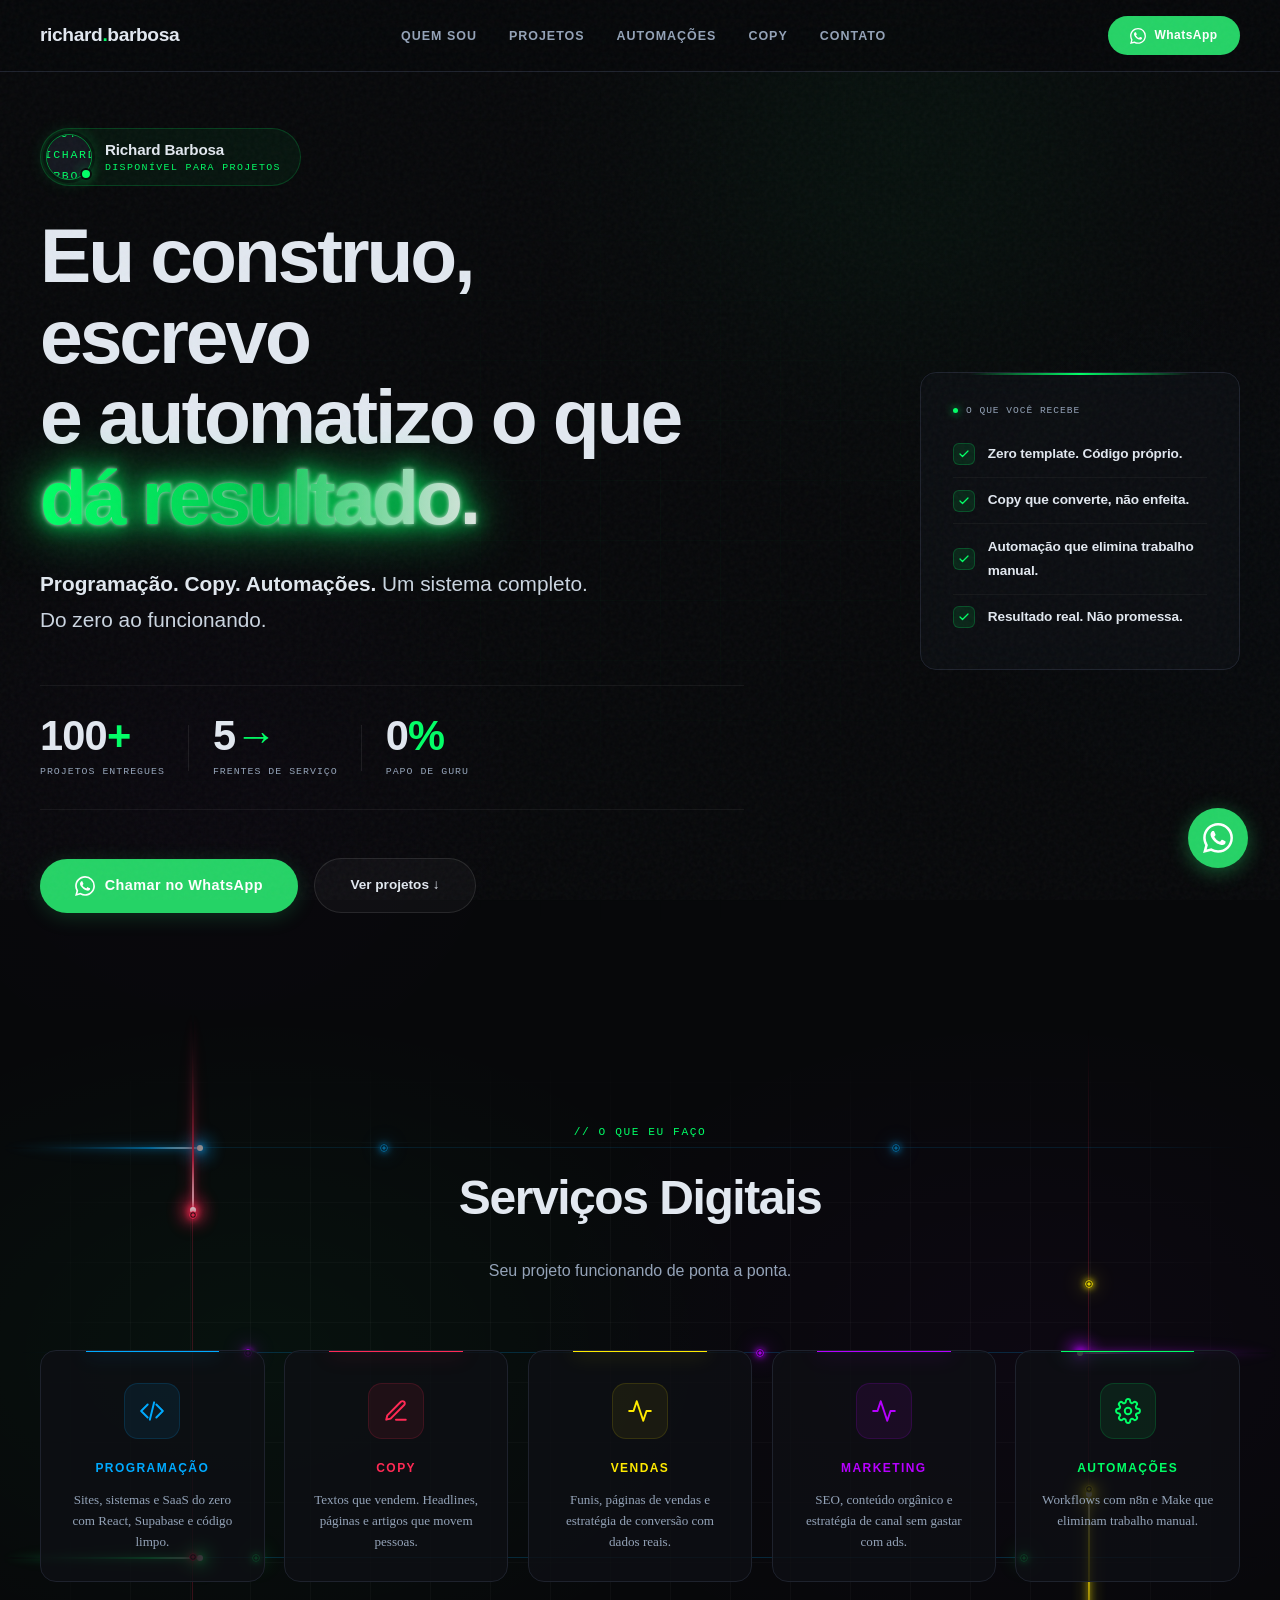
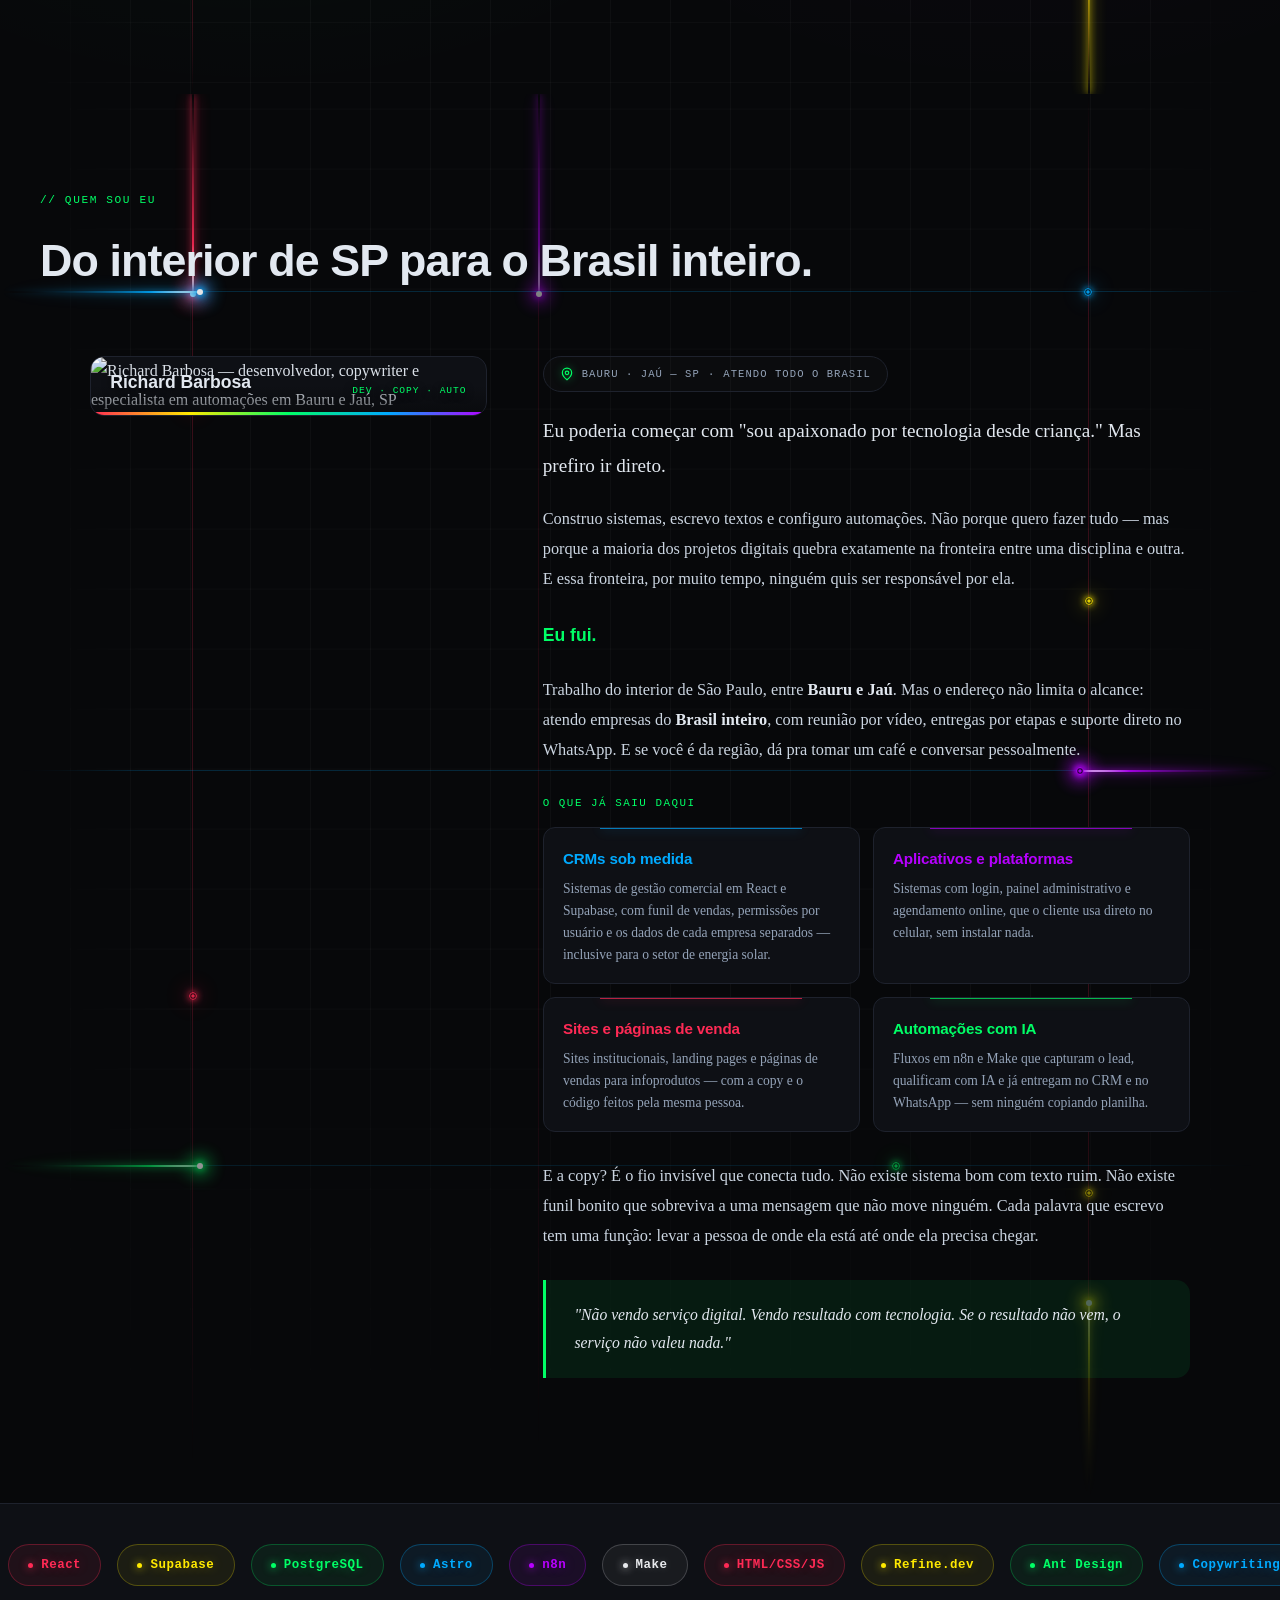
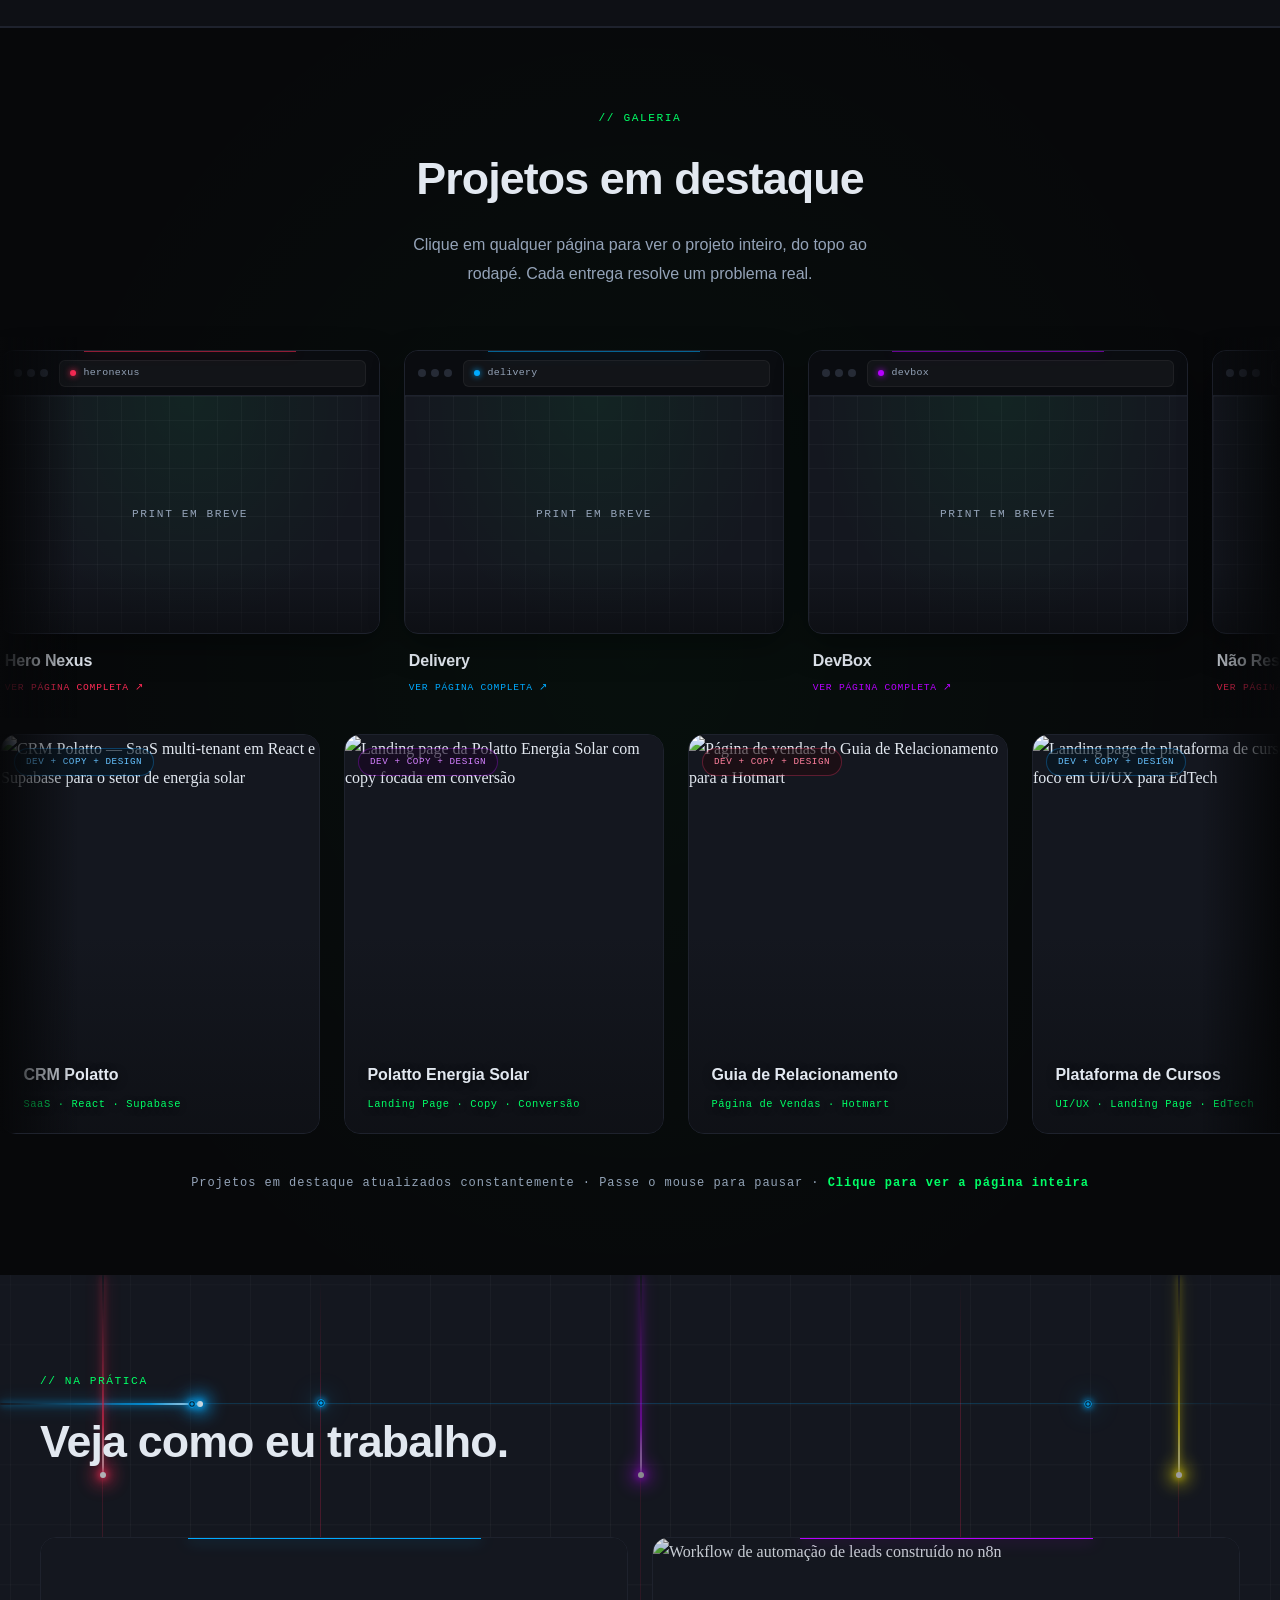
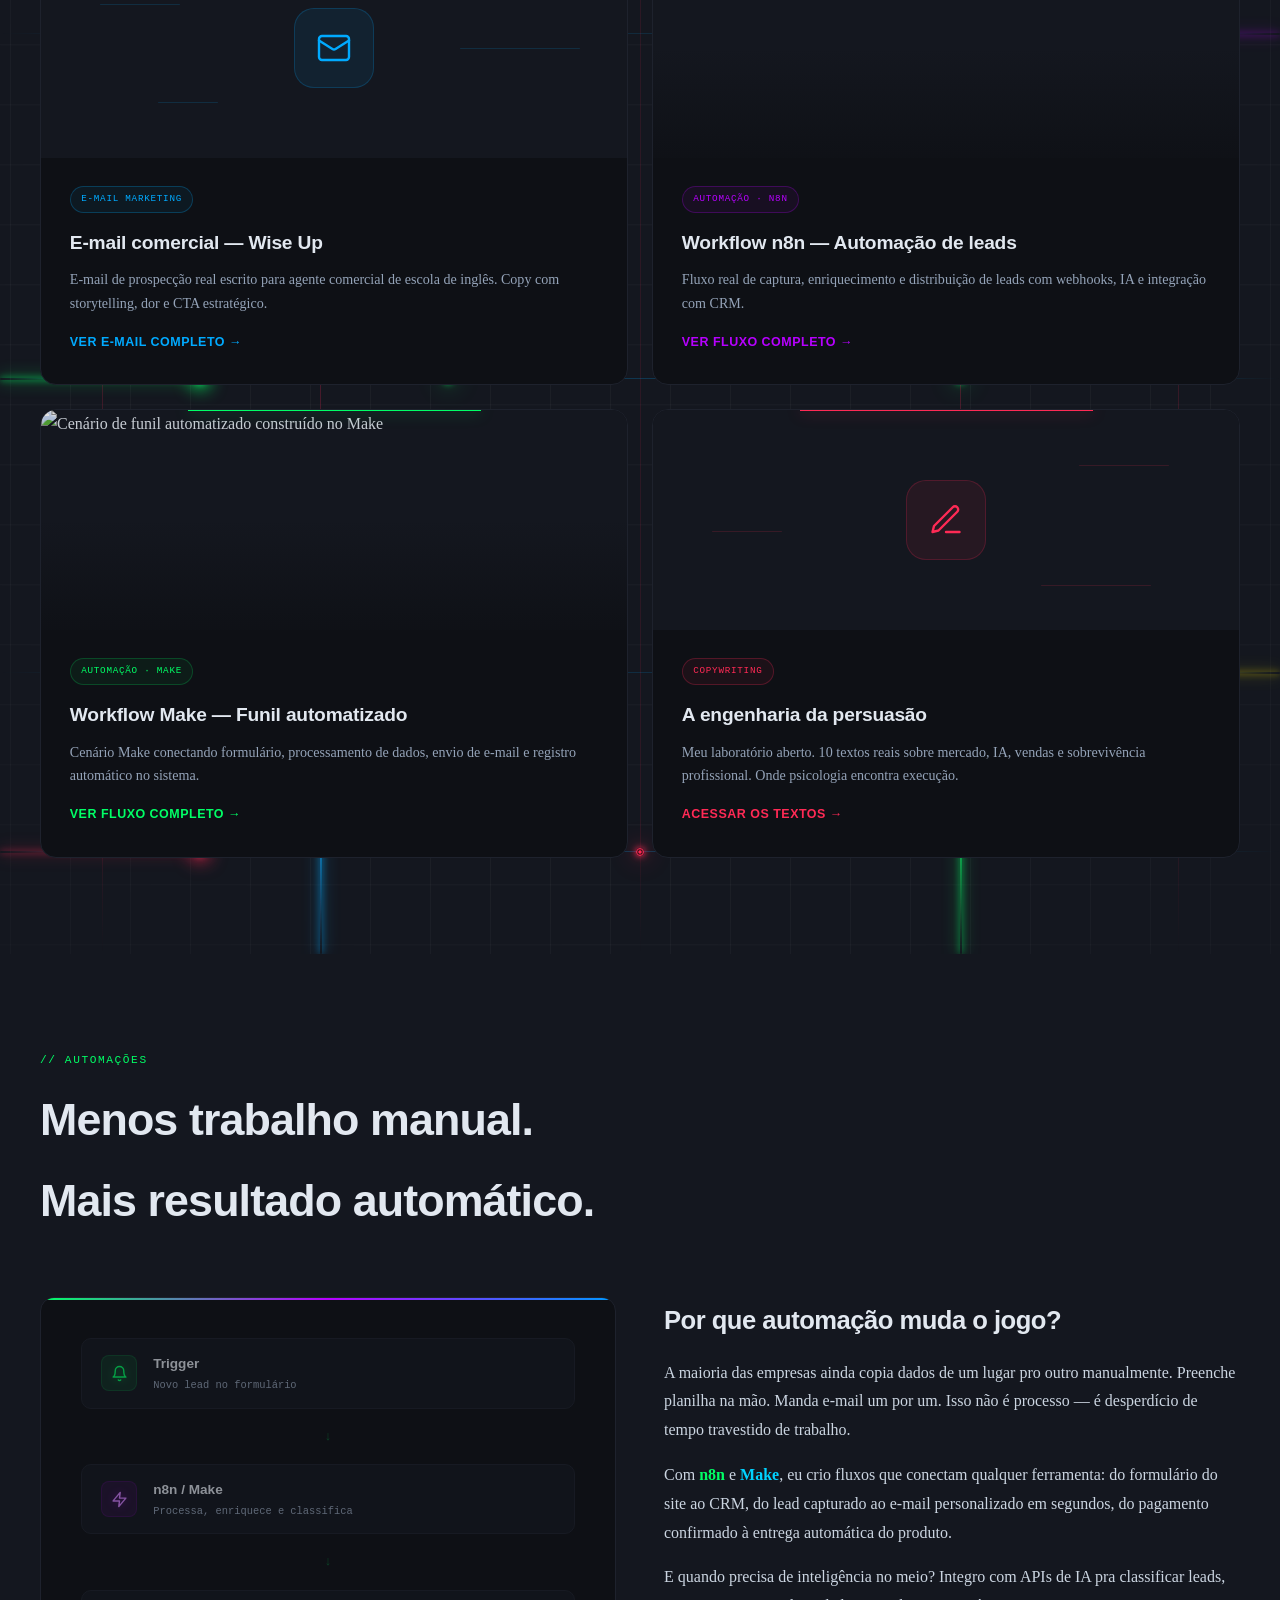
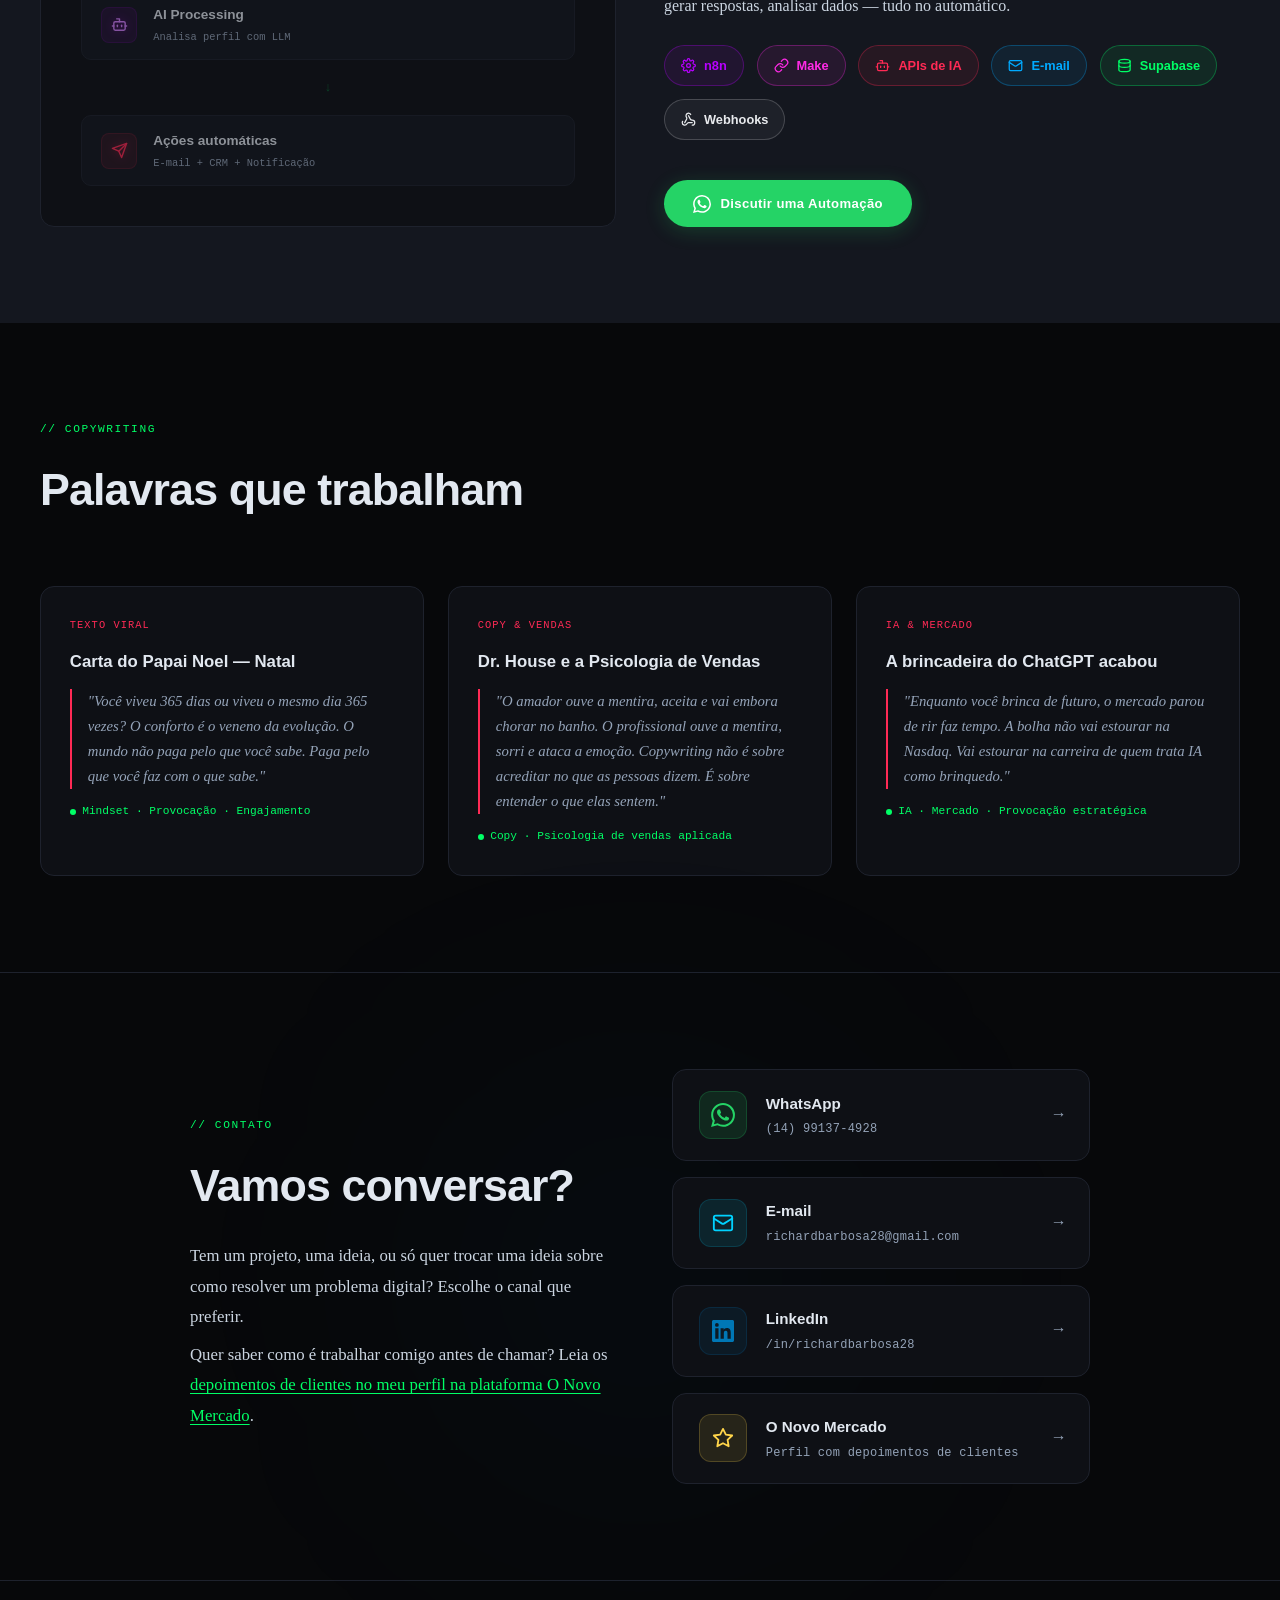
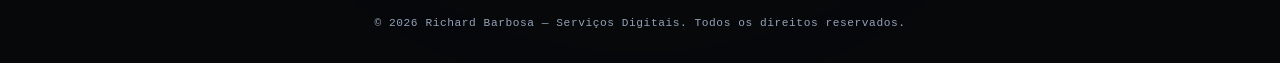
==== commit 222a3f01: "Rodada final: bolas de luz sem blur, recorte do topo em Nexus/Helena e cache-busting da Helena - Her" ====
--- a/index.html
+++ b/index.html
@@ -172,10 +172,16 @@
 .hero-bg .capa-bg{position:absolute;inset:-5%;width:110%;height:110%;background:url('fotos/capa.png') center/cover no-repeat;opacity:.22;filter:brightness(.9) contrast(1.1)}
 .hero-bg .capa-vignette{position:absolute;inset:0;background:radial-gradient(ellipse 80% 70% at 50% 45%,transparent 20%,rgba(7,8,10,.65) 65%,rgba(7,8,10,.95) 100%),linear-gradient(180deg,rgba(7,8,10,.4) 0%,transparent 30%,transparent 70%,rgba(7,8,10,.9) 100%)}
 .hero-bg .grid-lines{position:absolute;inset:0;background-image:linear-gradient(rgba(0,255,102,.025) 1px,transparent 1px),linear-gradient(90deg,rgba(0,255,102,.025) 1px,transparent 1px);background-size:60px 60px;mask-image:radial-gradient(ellipse 55% 45% at 50% 50%,black,transparent)}
-.hero-bg .orb{position:absolute;border-radius:50%;filter:blur(130px);animation:float 16s ease-in-out infinite}
-.hero-bg .orb-1{width:450px;height:450px;background:radial-gradient(circle,rgba(0,255,102,.1),transparent 70%);top:-8%;right:12%}
-.hero-bg .orb-2{width:350px;height:350px;background:radial-gradient(circle,rgba(183,0,255,.07),transparent 70%);bottom:5%;left:3%;animation-delay:-7s}
-.hero-bg .orb-3{width:300px;height:300px;background:radial-gradient(circle,rgba(0,153,255,.06),transparent 70%);top:40%;right:-5%;animation-delay:-3s}
+/* Bolas de luz: o desfoque já vem pronto no gradiente. Antes era radial-gradient(cor .1/.07/.06, transparent 70%)
+   + filter:blur(130px), e esse blur pesava na thread principal (Lighthouse celular: TBT ~790 → ~280 ms, nota 68 → 83).
+   As paradas abaixo são o perfil radial do blur medido no Chromium (diferença na tela: máx. 2/255 por canal).
+   Mudou cor/tamanho/opacidade de uma bola? Refaça as paradas (perfil = gradiente antigo borrado 130px).
+   Mesma caixa, posição e animação; o ::before só é maior porque o brilho vaza ~260 px da bola. */
+.hero-bg .orb{position:absolute;animation:float 16s ease-in-out infinite}
+.hero-bg .orb::before{content:'';position:absolute;inset:-265px;background:var(--orb)}
+.hero-bg .orb-1{width:450px;height:450px;top:-8%;right:12%;--orb:radial-gradient(circle,rgba(0,255,102,.0345) 0,rgba(0,255,102,.0341) 7px,rgba(0,255,102,.0341) 20px,rgba(0,255,102,.033) 44px,rgba(0,255,102,.0301) 82px,rgba(0,255,102,.0258) 120px,rgba(0,255,102,.0119) 229px,rgba(0,255,102,.0083) 263px,rgba(0,255,102,.0054) 298px,rgba(0,255,102,.0032) 334px,rgba(0,255,102,.0017) 372px,rgba(0,255,102,.0008) 408px,rgba(0,255,102,0) 477px)}
+.hero-bg .orb-2{width:350px;height:350px;bottom:5%;left:3%;animation-delay:-7s;--orb:radial-gradient(circle,rgba(183,0,255,.0167) 0,rgba(183,0,255,.0162) 37px,rgba(183,0,255,.0146) 76px,rgba(183,0,255,.0125) 112px,rgba(183,0,255,.0059) 212px,rgba(183,0,255,.0041) 245px,rgba(183,0,255,.0028) 275px,rgba(183,0,255,.0018) 305px,rgba(183,0,255,.0009) 343px,rgba(183,0,255,0) 433px)}
+.hero-bg .orb-3{width:300px;height:300px;top:40%;right:-5%;animation-delay:-3s;--orb:radial-gradient(circle,rgba(0,153,255,.0111) 0,rgba(0,153,255,.0111) 22px,rgba(0,153,255,.0108) 36px,rgba(0,153,255,.0097) 76px,rgba(0,153,255,.0083) 111px,rgba(0,153,255,.0039) 206px,rgba(0,153,255,.0019) 265px,rgba(0,153,255,.001) 304px,rgba(0,153,255,.0005) 338px,rgba(0,153,255,0) 412px)}
 @keyframes float{0%,100%{transform:translate(0,0)}33%{transform:translate(20px,-12px)}66%{transform:translate(-12px,8px)}}
 
 .hero-content{
@@ -802,7 +808,7 @@
 .copy-result{font-family:'JetBrains Mono',monospace;font-size:.7rem;color:var(--green);display:flex;align-items:center;gap:.4rem}.copy-result::before{content:'';width:6px;height:6px;border-radius:50%;background:var(--green)}
 
 /* CONTATO */
-.contact-section{padding:6rem 2.5rem;border-top:1px solid var(--border);position:relative}
+.contact-section{padding:6rem 2.5rem;border-top:1px solid var(--border);position:relative;overflow-x:clip}/* a bola de 500px passava 44px da tela no celular (body com 456px de largura); clip só no eixo x não corta o brilho em cima/embaixo */
 .contact-section .orb{position:absolute;width:500px;height:500px;border-radius:50%;filter:blur(140px);top:50%;left:50%;transform:translate(-50%,-50%);background:radial-gradient(circle,rgba(0,153,255,.08),transparent 70%)}
 .contact-wrapper{max-width:900px;margin:0 auto;position:relative;z-index:1;display:grid;grid-template-columns:1fr 1fr;gap:4rem;align-items:center}
 .contact-text h2{font-family:'Outfit',sans-serif;font-size:clamp(1.8rem,3.5vw,2.8rem);font-weight:900;margin-bottom:1rem;letter-spacing:-.02em}
@@ -1145,7 +1151,7 @@
         <div class="page-frame">
           <div class="page-chrome"><span class="page-dots"><i></i><i></i><i></i></span><span class="page-url">heronexus</span></div>
           <div class="page-viewport">
-            <img src="otimizadas/paginas/heronexus-760.jpg" srcset="otimizadas/paginas/heronexus-400.jpg 400w, otimizadas/paginas/heronexus-760.jpg 760w" sizes="(max-width:480px) 264px, (max-width:768px) 300px, 380px" data-orig="paginas/heronexus.png" alt="Print da página Hero Nexus — projeto de Richard Barbosa" loading="lazy" decoding="async">
+            <picture><source media="(hover:none)" srcset="otimizadas/paginas/heronexus-topo-400.jpg 400w, otimizadas/paginas/heronexus-topo-760.jpg 760w" sizes="(max-width:480px) 264px, (max-width:768px) 300px, 380px"><img src="otimizadas/paginas/heronexus-760.jpg" srcset="otimizadas/paginas/heronexus-400.jpg 400w, otimizadas/paginas/heronexus-760.jpg 760w" sizes="(max-width:480px) 264px, (max-width:768px) 300px, 380px" data-orig="paginas/heronexus.png" alt="Print da página Hero Nexus — projeto de Richard Barbosa" loading="lazy" decoding="async"></picture>
             <span class="page-cta"><svg viewBox="0 0 24 24" aria-hidden="true"><polyline points="15 3 21 3 21 9"/><polyline points="9 21 3 21 3 15"/><line x1="21" y1="3" x2="14" y2="10"/><line x1="3" y1="21" x2="10" y2="14"/></svg> Ver página inteira</span>
           </div>
         </div>
@@ -1261,11 +1267,11 @@
         </div>
         <div class="page-meta"><span class="page-name">Saída Fiscal</span><span class="page-hint">Ver página completa ↗</span></div>
       </a>
-      <a class="page-card" href="paginas/helenamonteiro.png" data-index="12" style="--accent:var(--neon-yellow)" aria-label="Ver página completa: Helena Monteiro">
+      <a class="page-card" href="paginas/helenamonteiro.png?v=2" data-index="12" style="--accent:var(--neon-yellow)" aria-label="Ver página completa: Helena Monteiro">
         <div class="page-frame">
           <div class="page-chrome"><span class="page-dots"><i></i><i></i><i></i></span><span class="page-url">helenamonteiro</span></div>
           <div class="page-viewport">
-            <img src="otimizadas/paginas/helenamonteiro-760.jpg" srcset="otimizadas/paginas/helenamonteiro-400.jpg 400w, otimizadas/paginas/helenamonteiro-760.jpg 760w" sizes="(max-width:480px) 264px, (max-width:768px) 300px, 380px" data-orig="paginas/helenamonteiro.png" alt="Print da landing page da arquiteta Helena Monteiro — projeto de Richard Barbosa" loading="lazy" decoding="async">
+            <picture><source media="(hover:none)" srcset="otimizadas/paginas/helenamonteiro-topo-400.jpg?v=2 400w, otimizadas/paginas/helenamonteiro-topo-760.jpg?v=2 760w" sizes="(max-width:480px) 264px, (max-width:768px) 300px, 380px"><img src="otimizadas/paginas/helenamonteiro-760.jpg?v=2" srcset="otimizadas/paginas/helenamonteiro-400.jpg?v=2 400w, otimizadas/paginas/helenamonteiro-760.jpg?v=2 760w" sizes="(max-width:480px) 264px, (max-width:768px) 300px, 380px" data-orig="paginas/helenamonteiro.png?v=2" alt="Print da landing page da arquiteta Helena Monteiro — projeto de Richard Barbosa" loading="lazy" decoding="async"></picture>
             <span class="page-cta"><svg viewBox="0 0 24 24" aria-hidden="true"><polyline points="15 3 21 3 21 9"/><polyline points="9 21 3 21 3 15"/><line x1="21" y1="3" x2="14" y2="10"/><line x1="3" y1="21" x2="10" y2="14"/></svg> Ver página inteira</span>
           </div>
         </div>
@@ -1277,7 +1283,7 @@
         <div class="page-frame">
           <div class="page-chrome"><span class="page-dots"><i></i><i></i><i></i></span><span class="page-url">heronexus</span></div>
           <div class="page-viewport">
-            <img src="otimizadas/paginas/heronexus-760.jpg" srcset="otimizadas/paginas/heronexus-400.jpg 400w, otimizadas/paginas/heronexus-760.jpg 760w" sizes="(max-width:480px) 264px, (max-width:768px) 300px, 380px" data-orig="paginas/heronexus.png" alt="" loading="lazy" decoding="async">
+            <picture><source media="(hover:none)" srcset="otimizadas/paginas/heronexus-topo-400.jpg 400w, otimizadas/paginas/heronexus-topo-760.jpg 760w" sizes="(max-width:480px) 264px, (max-width:768px) 300px, 380px"><img src="otimizadas/paginas/heronexus-760.jpg" srcset="otimizadas/paginas/heronexus-400.jpg 400w, otimizadas/paginas/heronexus-760.jpg 760w" sizes="(max-width:480px) 264px, (max-width:768px) 300px, 380px" data-orig="paginas/heronexus.png" alt="" loading="lazy" decoding="async"></picture>
             <span class="page-cta"><svg viewBox="0 0 24 24" aria-hidden="true"><polyline points="15 3 21 3 21 9"/><polyline points="9 21 3 21 3 15"/><line x1="21" y1="3" x2="14" y2="10"/><line x1="3" y1="21" x2="10" y2="14"/></svg> Ver página inteira</span>
           </div>
         </div>
@@ -1393,11 +1399,11 @@
         </div>
         <div class="page-meta"><span class="page-name">Saída Fiscal</span><span class="page-hint">Ver página completa ↗</span></div>
       </a>
-      <a class="page-card" href="paginas/helenamonteiro.png" data-index="12" style="--accent:var(--neon-yellow)" aria-hidden="true" tabindex="-1">
+      <a class="page-card" href="paginas/helenamonteiro.png?v=2" data-index="12" style="--accent:var(--neon-yellow)" aria-hidden="true" tabindex="-1">
         <div class="page-frame">
           <div class="page-chrome"><span class="page-dots"><i></i><i></i><i></i></span><span class="page-url">helenamonteiro</span></div>
           <div class="page-viewport">
-            <img src="otimizadas/paginas/helenamonteiro-760.jpg" srcset="otimizadas/paginas/helenamonteiro-400.jpg 400w, otimizadas/paginas/helenamonteiro-760.jpg 760w" sizes="(max-width:480px) 264px, (max-width:768px) 300px, 380px" data-orig="paginas/helenamonteiro.png" alt="" loading="lazy" decoding="async">
+            <picture><source media="(hover:none)" srcset="otimizadas/paginas/helenamonteiro-topo-400.jpg?v=2 400w, otimizadas/paginas/helenamonteiro-topo-760.jpg?v=2 760w" sizes="(max-width:480px) 264px, (max-width:768px) 300px, 380px"><img src="otimizadas/paginas/helenamonteiro-760.jpg?v=2" srcset="otimizadas/paginas/helenamonteiro-400.jpg?v=2 400w, otimizadas/paginas/helenamonteiro-760.jpg?v=2 760w" sizes="(max-width:480px) 264px, (max-width:768px) 300px, 380px" data-orig="paginas/helenamonteiro.png?v=2" alt="" loading="lazy" decoding="async"></picture>
             <span class="page-cta"><svg viewBox="0 0 24 24" aria-hidden="true"><polyline points="15 3 21 3 21 9"/><polyline points="9 21 3 21 3 15"/><line x1="21" y1="3" x2="14" y2="10"/><line x1="3" y1="21" x2="10" y2="14"/></svg> Ver página inteira</span>
           </div>
         </div>
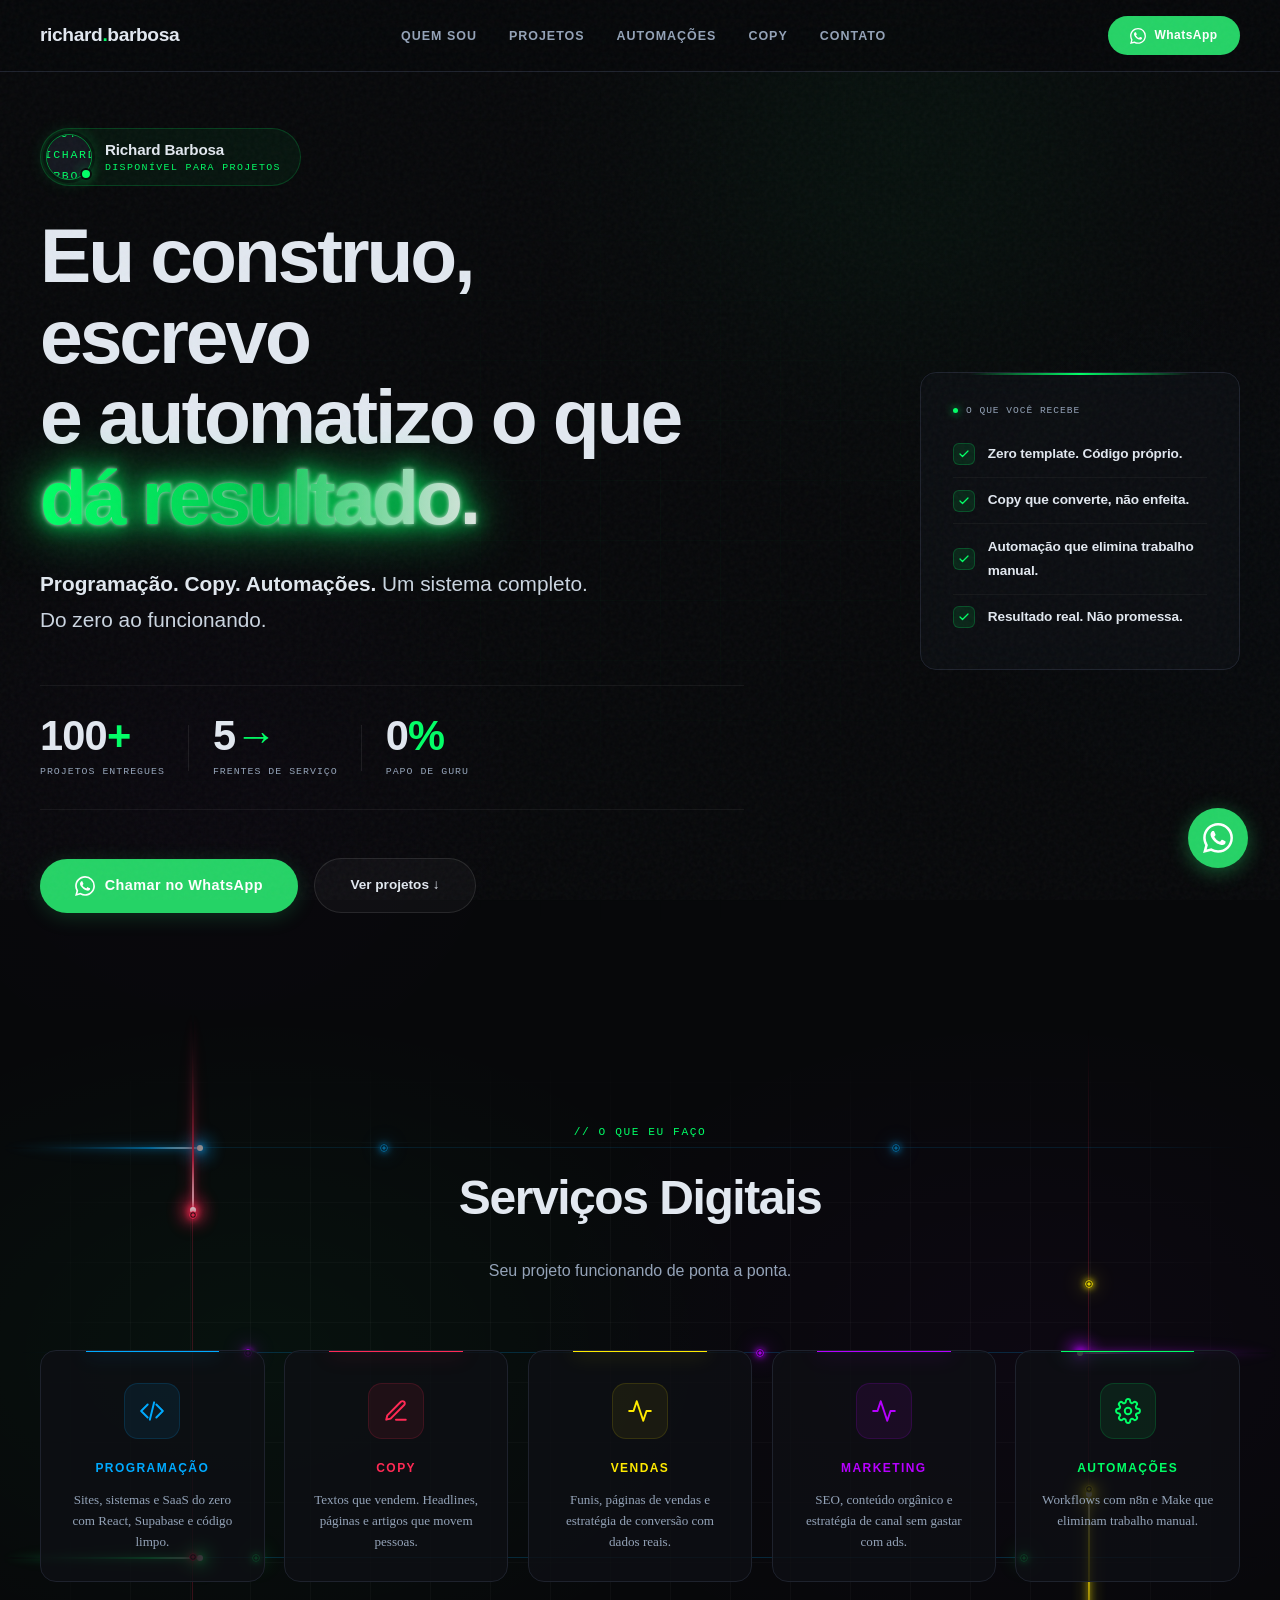
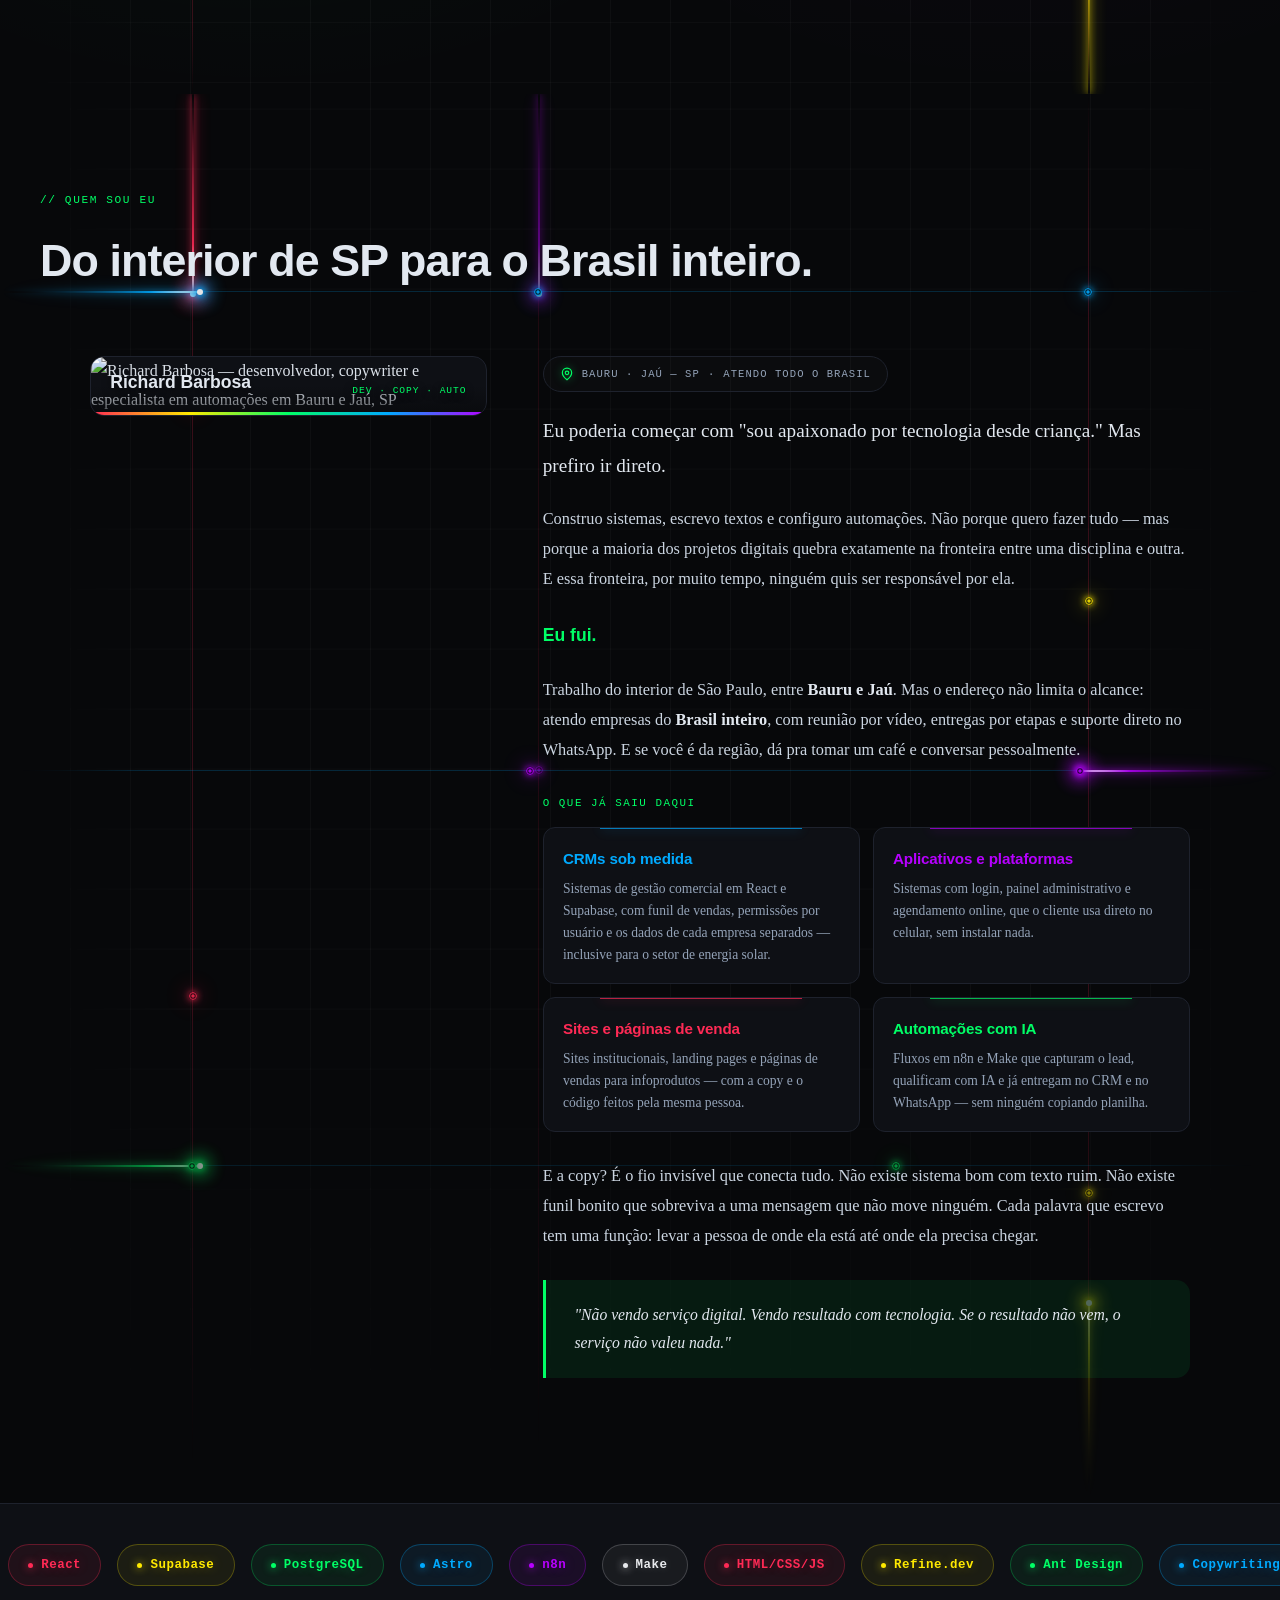
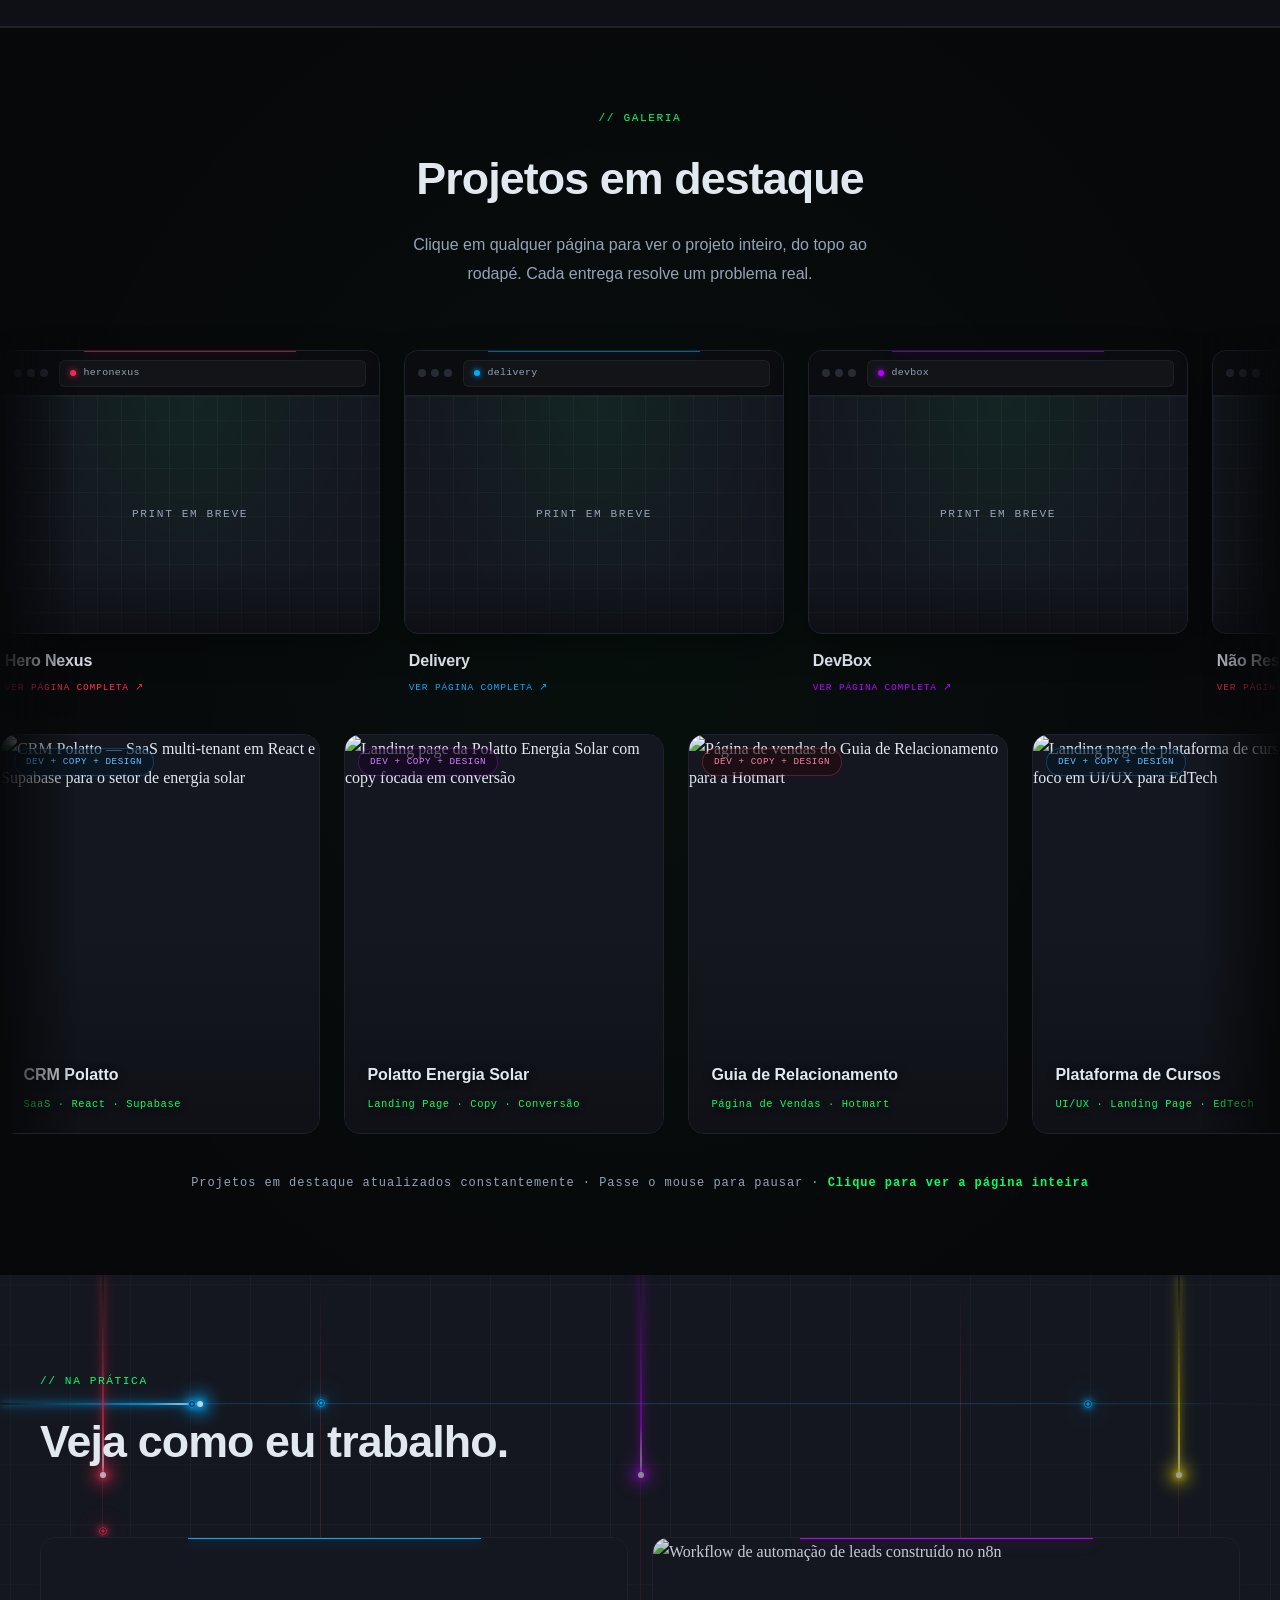
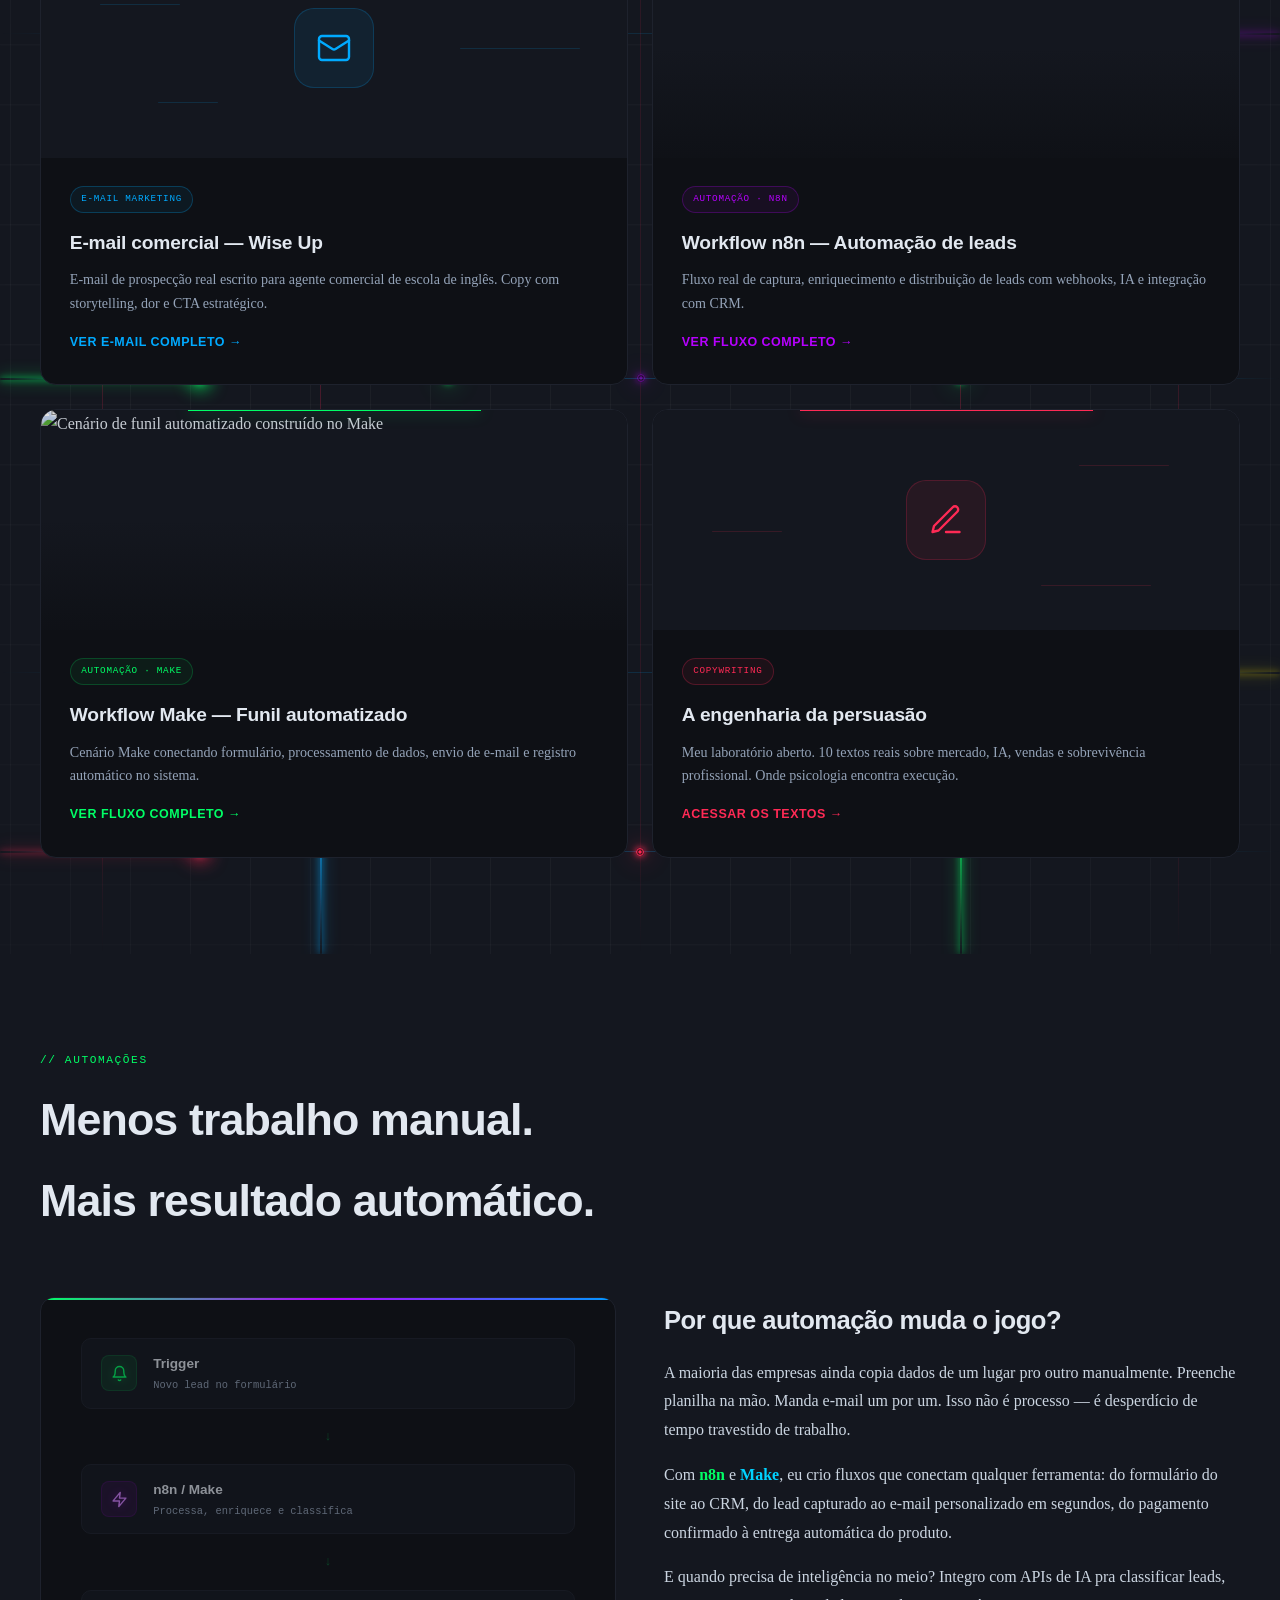
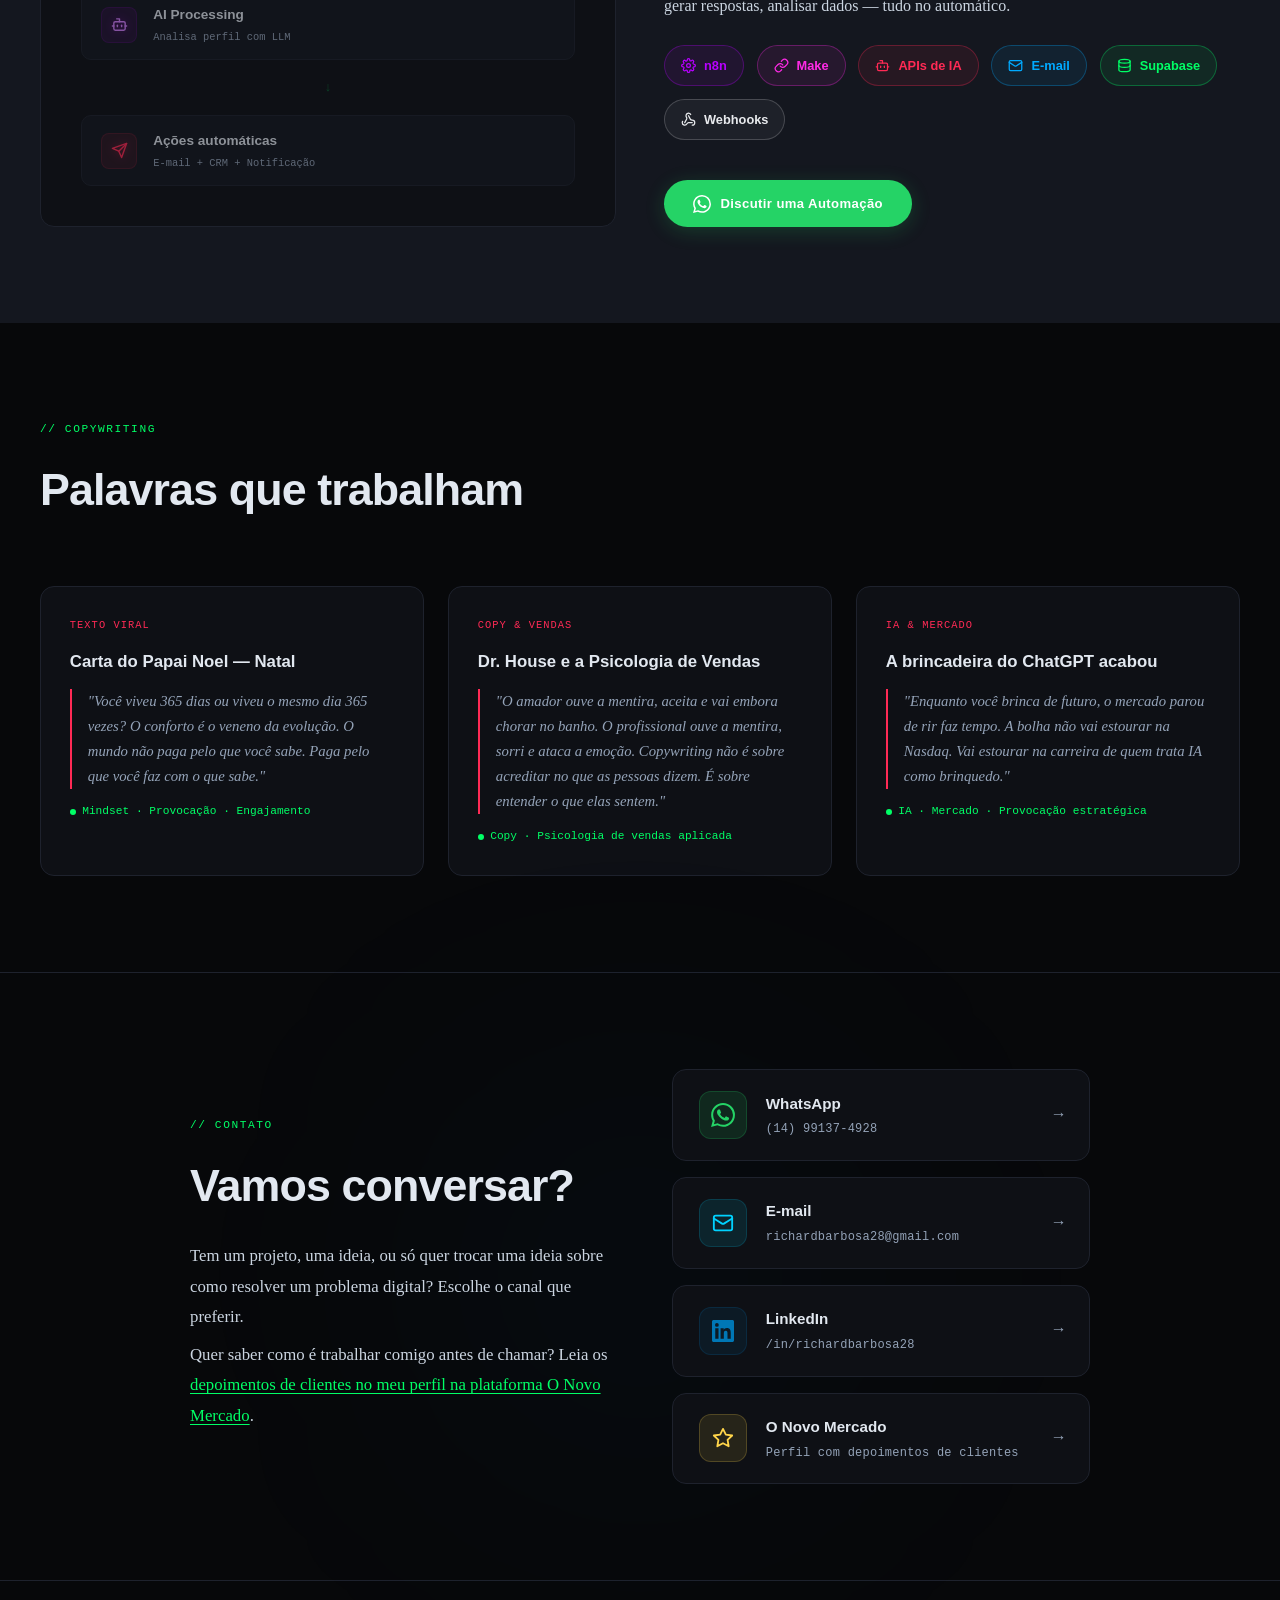
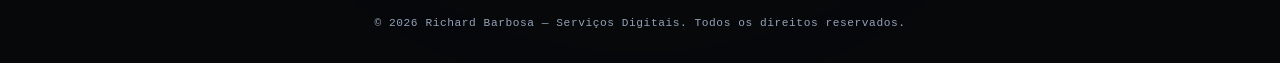
==== commit 490e5762: "CTAs de contato no pico de interesse + Umami instalado - Fim da simulação n8n/Make: o "+" do ramo qu" ====
--- a/index.html
+++ b/index.html
@@ -124,6 +124,12 @@
 document.addEventListener('error',function(e){var t=e.target;if(!t||t.tagName!=='IMG')return;var p=t.parentNode;if(p&&p.tagName==='PICTURE'&&p.querySelector('source')){[].forEach.call(p.querySelectorAll('source'),function(s){p.removeChild(s);});return;}var o=t.getAttribute('data-orig');if(o&&t.getAttribute('src')!==o){t.removeAttribute('srcset');t.src=o;return;}if(t.closest){var c=t.closest('.page-card');if(c)c.classList.add('is-missing');}},true);
 </script>
 
+<!-- Analytics (Umami Cloud, sem cookie): defer = não bloqueia a pintura. data-domains = só conta em richarddev.com.br
+     (localhost/testes não enviam nada). Cliques: atributo data-umami-event nos links. Aberturas de modal: track() abaixo,
+     que vira no-op se o script não carregar (adblock) — nada da página depende dele. -->
+<script defer src="https://cloud.umami.is/script.js" data-website-id="a56a63d5-8b1c-4780-800d-4b53c438083a" data-domains="richarddev.com.br"></script>
+<script>function track(n,d){try{var u=window.umami;if(u&&typeof u.track==='function')u.track(n,d)}catch(e){}}</script>
+
 <style>
 *,*::before,*::after{margin:0;padding:0;box-sizing:border-box}
 :root{
@@ -597,6 +603,15 @@
 .lb-close:hover{background:rgba(255,255,255,.12);color:var(--text)}
 .lb-close:focus-visible,.lb-nav:focus-visible{border-radius:50%}
 .lightbox:has(.lb-shot.is-error) .lb-open{visibility:hidden}
+/* CTA de contato contextual (lightbox, aba Print real e — via fluxos.js — fim da simulação): mesma pílula do "Tamanho original", tingida de WhatsApp */
+.cta-wa{display:inline-flex;align-items:center;gap:.5rem;padding:.5rem 1.05rem .5rem .9rem;border-radius:50px;border:1px solid rgba(37,211,102,.4);background:rgba(37,211,102,.1);color:#4ae187;font:600 .8rem/1.2 'Outfit',sans-serif;letter-spacing:.01em;text-decoration:none;white-space:nowrap;transition:background-color .25s,border-color .25s,color .25s}
+.cta-wa svg{flex:none;width:15px;height:15px;fill:currentColor}
+.cta-arr{display:inline-block;transition:transform .3s cubic-bezier(.16,1,.3,1)}
+.cta-wa:hover{background:rgba(37,211,102,.18);border-color:rgba(37,211,102,.7);color:#7ff0ab}
+.cta-wa:hover .cta-arr{transform:translateX(3px)}
+.cta-wa:focus-visible{outline:2px solid #4ae187;outline-offset:3px;border-radius:50px}
+.lb-cta{flex-shrink:0;font-size:.75rem;padding:.45rem 1rem .45rem .85rem}
+@media(prefers-reduced-motion:reduce){.cta-arr{transition:none}}
 .lb-progress{position:absolute;left:0;right:0;bottom:-1px;height:2px;background:linear-gradient(90deg,var(--green),var(--cyan));box-shadow:0 0 10px var(--green);transform-origin:0 50%;transform:scaleX(0)}
 .lb-stage{flex:1;min-height:0;overflow-y:auto;overscroll-behavior:contain;padding:1.8rem 5.5rem 3rem}
 .lb-frame{max-width:1100px;margin:0 auto;border-radius:14px;overflow:hidden;border:1px solid var(--border);background:var(--bg-card);box-shadow:0 30px 80px rgba(0,0,0,.6)}
@@ -713,11 +728,12 @@
 .flow-shot img{display:block;width:100%;height:auto;aspect-ratio:16/9;border-radius:10px;border:1px solid var(--border);background:var(--bg-elevated)}
 .flow-shot p{display:flex;flex-wrap:wrap;justify-content:space-between;gap:.4rem 1rem;margin-top:.75rem;font:.8rem/1.5 'Outfit',sans-serif;color:var(--text-dim)}
 .flow-shot a{color:var(--text);text-underline-offset:3px}
-.flow-pane.fx-wait{display:grid;place-items:center;background:var(--bg);color:var(--text-dim);font:.8rem 'Outfit',sans-serif;min-height:calc(316px + 33vw)}/* reserva a altura do canvas: sem layout shift enquanto fluxos.js/css carregam */
-.flow-modal[data-flow=make] .fx-wait{min-height:calc(206px + 47vw)}
-@media(min-width:1140px){.flow-pane.fx-wait{min-height:706px}.flow-modal[data-flow=make] .fx-wait{min-height:740px}}
-@media(max-width:760px){.flow-pane.fx-wait,.flow-modal[data-flow=make] .fx-wait{min-height:calc(335px + 48vw)}}
-@media(max-width:600px){.flow-pane.fx-wait{min-height:calc(318px + 187vw)}.flow-modal[data-flow=make] .fx-wait{min-height:calc(322px + 200vw)}}
+.flow-shot .flow-shot-cta{justify-content:flex-start;margin-top:1rem}.flow-shot .cta-wa{color:#4ae187}.flow-shot .cta-wa:hover{color:#7ff0ab}
+.flow-pane.fx-wait{display:grid;place-items:center;background:var(--bg);color:var(--text-dim);font:.8rem 'Outfit',sans-serif;min-height:calc(400px + 28.5vw)}/* reserva a altura do canvas: sem layout shift enquanto fluxos.js/css carregam */
+.flow-modal[data-flow=make] .fx-wait{min-height:calc(395px + 31vw)}
+@media(min-width:1140px){.flow-pane.fx-wait{min-height:731px}.flow-modal[data-flow=make] .fx-wait{min-height:757px}}
+@media(max-width:760px){.flow-pane.fx-wait{min-height:calc(905px + 14vw)}.flow-modal[data-flow=make] .fx-wait{min-height:calc(930px + 14vw)}}
+@media(max-width:577px){.flow-pane.fx-wait{min-height:calc(841px + 183.6vw)}.flow-modal[data-flow=make] .fx-wait{min-height:calc(801px + 220.7vw)}}/* <578px o canvas vira coluna (fluxos.js: largura < 560) */
 @media(max-width:600px){.case-modal-overlay.flow-overlay{padding:.5rem}.case-modal.flow-modal{margin:0 auto;border-radius:16px}.flow-head{padding:1rem 3.6rem 1rem 1.1rem}.flow-head .img-modal-title{font-size:1.08rem}.flow-head .img-modal-desc{font-size:.8rem}.flow-tabs{width:100%}.flow-tabs button{flex:1}.flow-shot{padding:.75rem}}
 
 /* AUTO (Melhorias de UX) */
@@ -886,7 +902,10 @@
   .lb-open{padding:.5rem .6rem}
   .lb-stage{padding:1rem .75rem 6.5rem}
   .lb-nav{top:auto;bottom:1.2rem;margin-top:0;width:48px;height:48px}
-  .lb-prev{left:calc(50% - 60px)}.lb-next{right:calc(50% - 60px)}
+  .lb-prev{left:1rem}.lb-next{right:1rem}
+  /* celular: o CTA desce pra zona do polegar, entre as setas (a barra fica só com nº, título, abrir e fechar) */
+  .lb-cta{position:fixed;z-index:2;bottom:1.2rem;left:50%;transform:translateX(-50%);height:48px;padding:0 1.15rem 0 1rem;font-size:.82rem;background:rgba(9,30,18,.92);backdrop-filter:blur(10px);box-shadow:0 10px 30px rgba(0,0,0,.45)}
+  .lb-cta:hover{background:rgba(14,48,28,.95)}
   .projects-grid{grid-template-columns:1fr}
   .project-featured{grid-column:span 1}
   .project-featured .project-thumb{min-height:250px}
@@ -931,7 +950,7 @@
     <li><a href="#contato">Contato</a></li>
   </ul>
   <div class="nav-right">
-    <a href="https://wa.me/5514991374928?text=Oi%20Richard%2C%20vim%20pelo%20seu%20portf%C3%B3lio" target="_blank" rel="noopener noreferrer" class="nav-cta-whats"><svg aria-hidden="true"><use href="#whatsapp-icon"/></svg> WhatsApp</a>
+    <a href="https://wa.me/5514991374928?text=Oi%20Richard%2C%20vim%20pelo%20seu%20portf%C3%B3lio" target="_blank" rel="noopener noreferrer" class="nav-cta-whats" data-umami-event="whatsapp-menu"><svg aria-hidden="true"><use href="#whatsapp-icon"/></svg> WhatsApp</a>
     <button class="nav-toggle" aria-label="Abrir menu" aria-expanded="false" onclick="toggleNav(this)"><span></span><span></span><span></span></button>
   </div>
 </nav>
@@ -956,7 +975,7 @@
         <div class="stat"><div class="stat-val"><span class="num">0</span><span class="symbol">%</span></div><div class="stat-label">Papo de guru</div></div>
       </div>
       <div class="hero-cta">
-        <a href="https://wa.me/5514991374928?text=Oi%20Richard%2C%20vim%20pelo%20seu%20portf%C3%B3lio" target="_blank" rel="noopener noreferrer" class="btn-whatsapp"><svg aria-hidden="true"><use href="#whatsapp-icon"/></svg> Chamar no WhatsApp</a>
+        <a href="https://wa.me/5514991374928?text=Oi%20Richard%2C%20vim%20pelo%20seu%20portf%C3%B3lio" target="_blank" rel="noopener noreferrer" class="btn-whatsapp" data-umami-event="whatsapp-hero"><svg aria-hidden="true"><use href="#whatsapp-icon"/></svg> Chamar no WhatsApp</a>
         <a href="#projetos" class="btn-ghost">Ver projetos ↓</a>
       </div>
     </div>
@@ -1739,7 +1758,7 @@
       </div>
 
        <div style="margin-top: 2.5rem;display:flex;gap:1rem;flex-wrap:wrap;">
-        <a href="https://wa.me/5514991374928?text=Oi%20Richard,%20quero%20falar%20sobre%20automa%C3%A7%C3%B5es" target="_blank" rel="noopener noreferrer" class="btn-whatsapp" style="font-size:.82rem;padding:.75rem 1.8rem;">
+        <a href="https://wa.me/5514991374928?text=Oi%20Richard,%20quero%20falar%20sobre%20automa%C3%A7%C3%B5es" target="_blank" rel="noopener noreferrer" class="btn-whatsapp" data-umami-event="whatsapp-automacoes" style="font-size:.82rem;padding:.75rem 1.8rem;">
           <svg style="width:18px;height:18px;fill:currentColor" aria-hidden="true"><use href="#whatsapp-icon"/></svg> Discutir uma Automação
         </a>
       </div>
@@ -1764,7 +1783,7 @@
   <div class="contact-wrapper">
     <div class="contact-text reveal"><div class="section-tag">// Contato</div><h2 id="titulo-contato">Vamos conversar?</h2><p>Tem um projeto, uma ideia, ou só quer trocar uma ideia sobre como resolver um problema digital? Escolhe o canal que preferir.</p><p>Quer saber como é trabalhar comigo antes de chamar? Leia os <a href="https://omercadodetrabalho.com/profissionais/richard" target="_blank" rel="noopener noreferrer">depoimentos de clientes no meu perfil na plataforma O Novo Mercado</a>.</p></div>
     <div class="contact-channels reveal reveal-d1">
-      <a href="https://wa.me/5514991374928?text=Oi%20Richard%2C%20vim%20pelo%20seu%20portf%C3%B3lio" target="_blank" rel="noopener noreferrer" class="contact-card whatsapp"><div class="contact-icon wpp"><svg aria-hidden="true"><use href="#whatsapp-icon"/></svg></div><div class="contact-info"><span class="contact-label">WhatsApp</span><span class="contact-detail">(14) 99137-4928</span></div><span class="arrow" aria-hidden="true">→</span></a>
+      <a href="https://wa.me/5514991374928?text=Oi%20Richard%2C%20vim%20pelo%20seu%20portf%C3%B3lio" target="_blank" rel="noopener noreferrer" class="contact-card whatsapp" data-umami-event="whatsapp-contato"><div class="contact-icon wpp"><svg aria-hidden="true"><use href="#whatsapp-icon"/></svg></div><div class="contact-info"><span class="contact-label">WhatsApp</span><span class="contact-detail">(14) 99137-4928</span></div><span class="arrow" aria-hidden="true">→</span></a>
       <a href="mailto:richardbarbosa28@gmail.com" class="contact-card email"><div class="contact-icon mail"><svg viewBox="0 0 24 24" stroke-width="2" stroke-linecap="round" stroke-linejoin="round" aria-hidden="true"><rect x="2" y="4" width="20" height="16" rx="2"/><path d="m22 7-8.97 5.7a1.94 1.94 0 0 1-2.06 0L2 7"/></svg></div><div class="contact-info"><span class="contact-label">E-mail</span><span class="contact-detail">richardbarbosa28@gmail.com</span></div><span class="arrow" aria-hidden="true">→</span></a>
       <a href="https://www.linkedin.com/in/richardbarbosa28/" target="_blank" rel="noopener noreferrer" class="contact-card linkedin"><div class="contact-icon lnkd"><svg viewBox="0 0 24 24" aria-hidden="true"><path d="M20.447 20.452h-3.554v-5.569c0-1.328-.027-3.037-1.852-3.037-1.853 0-2.136 1.445-2.136 2.939v5.667H9.351V9h3.414v1.561h.046c.477-.9 1.637-1.85 3.37-1.85 3.601 0 4.267 2.37 4.267 5.455v6.286zM5.337 7.433a2.062 2.062 0 01-2.063-2.065 2.064 2.064 0 112.063 2.065zm1.782 13.019H3.555V9h3.564v11.452zM22.225 0H1.771C.792 0 0 .774 0 1.729v20.542C0 23.227.792 24 1.771 24h20.451C23.2 24 24 23.227 24 22.271V1.729C24 .774 23.2 0 22.222 0h.003z"/></svg></div><div class="contact-info"><span class="contact-label">LinkedIn</span><span class="contact-detail">/in/richardbarbosa28</span></div><span class="arrow" aria-hidden="true">→</span></a>
       <a href="https://omercadodetrabalho.com/profissionais/richard" target="_blank" rel="noopener noreferrer" class="contact-card mercado"><div class="contact-icon merc"><svg viewBox="0 0 24 24" aria-hidden="true"><polygon points="12 2 15.09 8.26 22 9.27 17 14.14 18.18 21.02 12 17.77 5.82 21.02 7 14.14 2 9.27 8.91 8.26 12 2"/></svg></div><div class="contact-info"><span class="contact-label">O Novo Mercado</span><span class="contact-detail">Perfil com depoimentos de clientes</span></div><span class="arrow" aria-hidden="true">→</span></a>
@@ -1775,7 +1794,7 @@
 </main>
 
 <footer>© 2026 Richard Barbosa — Serviços Digitais. Todos os direitos reservados.</footer>
-<a href="https://wa.me/5514991374928?text=Oi%20Richard%2C%20vim%20pelo%20seu%20portf%C3%B3lio" target="_blank" rel="noopener noreferrer" class="whatsapp-float" aria-label="Falar com Richard Barbosa no WhatsApp"><svg aria-hidden="true"><use href="#whatsapp-icon"/></svg></a>
+<a href="https://wa.me/5514991374928?text=Oi%20Richard%2C%20vim%20pelo%20seu%20portf%C3%B3lio" target="_blank" rel="noopener noreferrer" class="whatsapp-float" data-umami-event="whatsapp-flutuante" aria-label="Falar com Richard Barbosa no WhatsApp"><svg aria-hidden="true"><use href="#whatsapp-icon"/></svg></a>
 
 <!-- ==========================================
      MODAIS (FICAM FORA DA ESTRUTURA PRINCIPAL)
@@ -1856,6 +1875,7 @@
     <div class="flow-pane flow-shot" id="n8nShot" role="tabpanel" aria-labelledby="n8nTabShot" hidden>
       <img data-src="fotos/n8n.png" alt="Print real do workflow no editor do n8n: gatilho, agente de IA com modelo, memória e ferramentas, e uma condição que divide o fluxo em dois caminhos" width="1280" height="720" decoding="async">
       <p><span>Print do editor original. A simulação reproduz este fluxo com dados fictícios.</span><a href="fotos/n8n.png" target="_blank" rel="noopener">Abrir em tamanho original ↗</a></p>
+      <p class="flow-shot-cta"><a class="cta-wa" href="https://wa.me/5514991374928?text=Oi%2C%20Richard%21%20Vi%20no%20seu%20portf%C3%B3lio%20o%20fluxo%20de%20leads%20com%20IA%20no%20n8n%20e%20quero%20um%20assim%20no%20meu%20neg%C3%B3cio." target="_blank" rel="noopener noreferrer" aria-label="Quero um fluxo assim no meu negócio — falar com o Richard no WhatsApp (abre em nova aba)" data-umami-event="whatsapp-fluxo" data-umami-event-case="n8n" data-umami-event-origem="print"><svg aria-hidden="true"><use href="#whatsapp-icon"/></svg><span>Quero um fluxo assim no meu negócio</span><span class="cta-arr" aria-hidden="true">→</span></a></p>
     </div>
   </div>
 </div>
@@ -1879,6 +1899,7 @@
     <div class="flow-pane flow-shot" id="makeShot" role="tabpanel" aria-labelledby="makeTabShot" hidden>
       <img data-src="fotos/make.png" alt="Print real do cenário no editor do Make: gatilho de CRM ligado a roteadores com várias rotas de planilhas, filtros e módulos de ignorar" width="1280" height="720" decoding="async">
       <p><span>Print do editor original. A simulação reproduz este cenário com dados fictícios.</span><a href="fotos/make.png" target="_blank" rel="noopener">Abrir em tamanho original ↗</a></p>
+      <p class="flow-shot-cta"><a class="cta-wa" href="https://wa.me/5514991374928?text=Oi%2C%20Richard%21%20Vi%20no%20seu%20portf%C3%B3lio%20o%20funil%20automatizado%20no%20Make%20e%20quero%20um%20assim%20no%20meu%20neg%C3%B3cio." target="_blank" rel="noopener noreferrer" aria-label="Quero um funil assim no meu negócio — falar com o Richard no WhatsApp (abre em nova aba)" data-umami-event="whatsapp-fluxo" data-umami-event-case="make" data-umami-event-origem="print"><svg aria-hidden="true"><use href="#whatsapp-icon"/></svg><span>Quero um funil assim no meu negócio</span><span class="cta-arr" aria-hidden="true">→</span></a></p>
     </div>
   </div>
 </div>
@@ -1886,7 +1907,7 @@
 <!-- FLUXOS SIMULADOS (n8n / Make): motor e dados em js/fluxos.js + css/fluxos.css, baixados só por intenção (hover/foco/toque no card) ou ao abrir o modal -->
 <script>
 (function(){
-var V='?v=1',p=null,ov=document.querySelectorAll('.flow-overlay');
+var V='?v=2',p=null,ov=document.querySelectorAll('.flow-overlay');
 function load(){return p||(p=new Promise(function(ok,ko){
  var d=document,l=d.createElement('link'),s=d.createElement('script'),n=2;
  function fim(){--n||ok()}
@@ -1899,9 +1920,11 @@
  o.dispatchEvent(new CustomEvent('fxtab',{detail:i}))}
 ov.forEach(function(o){
  var ps=o.querySelectorAll('.flow-pane'),tb=o.querySelectorAll('[role=tab]');
- tb.forEach(function(b,i){b.addEventListener('click',function(){tab(o,i)});b.addEventListener('keydown',function(e){var k=e.key;
-  if(k==='ArrowRight'||k==='ArrowLeft'||k==='Home'||k==='End'){e.preventDefault();var j=k==='Home'?0:k==='End'?1:1-i;tab(o,j);tb[j].focus()}})});
- o.addEventListener('casemodal:open',function(){tab(o,0);
+ var key=o.querySelector('[data-flow]').dataset.flow;
+ function go(j){var was=!ps[1].hidden;tab(o,j);if(j&&!was)track('abrir-print-real',{case:key})}/* só ação do visitante conta (o fallback de erro não) */
+ tb.forEach(function(b,i){b.addEventListener('click',function(){go(i)});b.addEventListener('keydown',function(e){var k=e.key;
+  if(k==='ArrowRight'||k==='ArrowLeft'||k==='Home'||k==='End'){e.preventDefault();var j=k==='Home'?0:k==='End'?1:1-i;go(j);tb[j].focus()}})});
+ o.addEventListener('casemodal:open',function(){tab(o,0);track('abrir-fluxo',{case:key});
   if(window.FLUXOS)return FLUXOS.open(o.id);
   var w=document.createElement('p');w.textContent='Carregando simulação…';ps[0].classList.add('fx-wait');ps[0].appendChild(w);
   load().then(function(){return FLUXOS.open(o.id)}).catch(function(){tab(o,1)}).then(function(){ps[0].classList.remove('fx-wait');w.remove()})})});
@@ -1916,6 +1939,7 @@
     <span class="lb-count" id="lbCount">01 / 13</span>
     <h2 class="lb-title" id="lbTitle">Página</h2>
     <a class="lb-open" id="lbOpen" href="#" target="_blank" rel="noopener"><svg viewBox="0 0 24 24" aria-hidden="true"><path d="M18 13v6a2 2 0 0 1-2 2H5a2 2 0 0 1-2-2V8a2 2 0 0 1 2-2h6"/><polyline points="15 3 21 3 21 9"/><line x1="10" y1="14" x2="21" y2="3"/></svg><span>Tamanho original</span></a>
+    <a class="cta-wa lb-cta" id="lbCta" href="https://wa.me/5514991374928" target="_blank" rel="noopener noreferrer" data-umami-event="whatsapp-pagina" data-umami-event-case=""><svg aria-hidden="true"><use href="#whatsapp-icon"/></svg><span>Quero uma página assim</span><span class="cta-arr" aria-hidden="true">→</span></a>
     <button class="lb-close" type="button" data-lb-close aria-label="Fechar">✕</button>
     <div class="lb-progress" id="lbProgress" aria-hidden="true"></div>
   </div>
@@ -2045,12 +2069,13 @@
 // Lightbox das páginas completas (carrossel de cima)
 (function(){
   const lb=document.getElementById('pageLightbox');
-  const track=document.querySelector('.pages-track');
+  const trackEl=document.querySelector('.pages-track');
   // Sem <dialog> (navegador muito antigo) o link segue normal e abre o PNG direto
-  if(!lb||!track||typeof lb.showModal!=='function')return;
-
-  const items=[...track.querySelectorAll('.page-card:not([aria-hidden])')].map(c=>({
+  if(!lb||!trackEl||typeof lb.showModal!=='function')return;
+
+  const items=[...trackEl.querySelectorAll('.page-card:not([aria-hidden])')].map(c=>({
     src:c.getAttribute('href'),
+    key:c.getAttribute('href').split('/').pop().split(/[.?]/)[0], // "paginas/helenamonteiro.png?v=2" → helenamonteiro
     title:c.querySelector('.page-name').textContent.trim(),
     slug:c.querySelector('.page-url').textContent.trim()
   }));
@@ -2076,6 +2101,11 @@
     $('lbCount').textContent=pad(idx+1)+' / '+pad(items.length);
     $('lbUrl').textContent=it.slug;
     $('lbOpen').href=it.src;
+    // CTA cita o projeto atual: href e atributo do Umami trocam junto (o Umami lê o atributo na hora do clique)
+    const cta=$('lbCta');
+    cta.href='https://wa.me/5514991374928?text='+encodeURIComponent('Oi, Richard! Vi o projeto '+it.title+' no seu portfólio e quero uma página assim para o meu negócio.');
+    cta.setAttribute('data-umami-event-case',it.key);
+    cta.setAttribute('aria-label','Quero uma página assim — falar com o Richard no WhatsApp sobre o projeto '+it.title+' (abre em nova aba)');
     stage.scrollTop=0;
     updateProgress();
     // Pré-carrega só o próximo (prints inteiros são pesados; não baixa tudo de uma vez)
@@ -2089,10 +2119,11 @@
     document.documentElement.classList.add('lb-lock');
     lb.showModal();
     lb.querySelector('.lb-close').focus();
+    track('abrir-pagina',{case:items[idx].key});
   }
   function step(d){idx=(idx+d+items.length)%items.length;render();}
 
-  track.addEventListener('click',e=>{
+  trackEl.addEventListener('click',e=>{
     const card=e.target.closest('.page-card');
     // Ctrl/Cmd/Shift/botão do meio = comportamento normal do link (abrir PNG em nova aba)
     if(!card||e.button!==0||e.metaKey||e.ctrlKey||e.shiftKey||e.altKey)return;
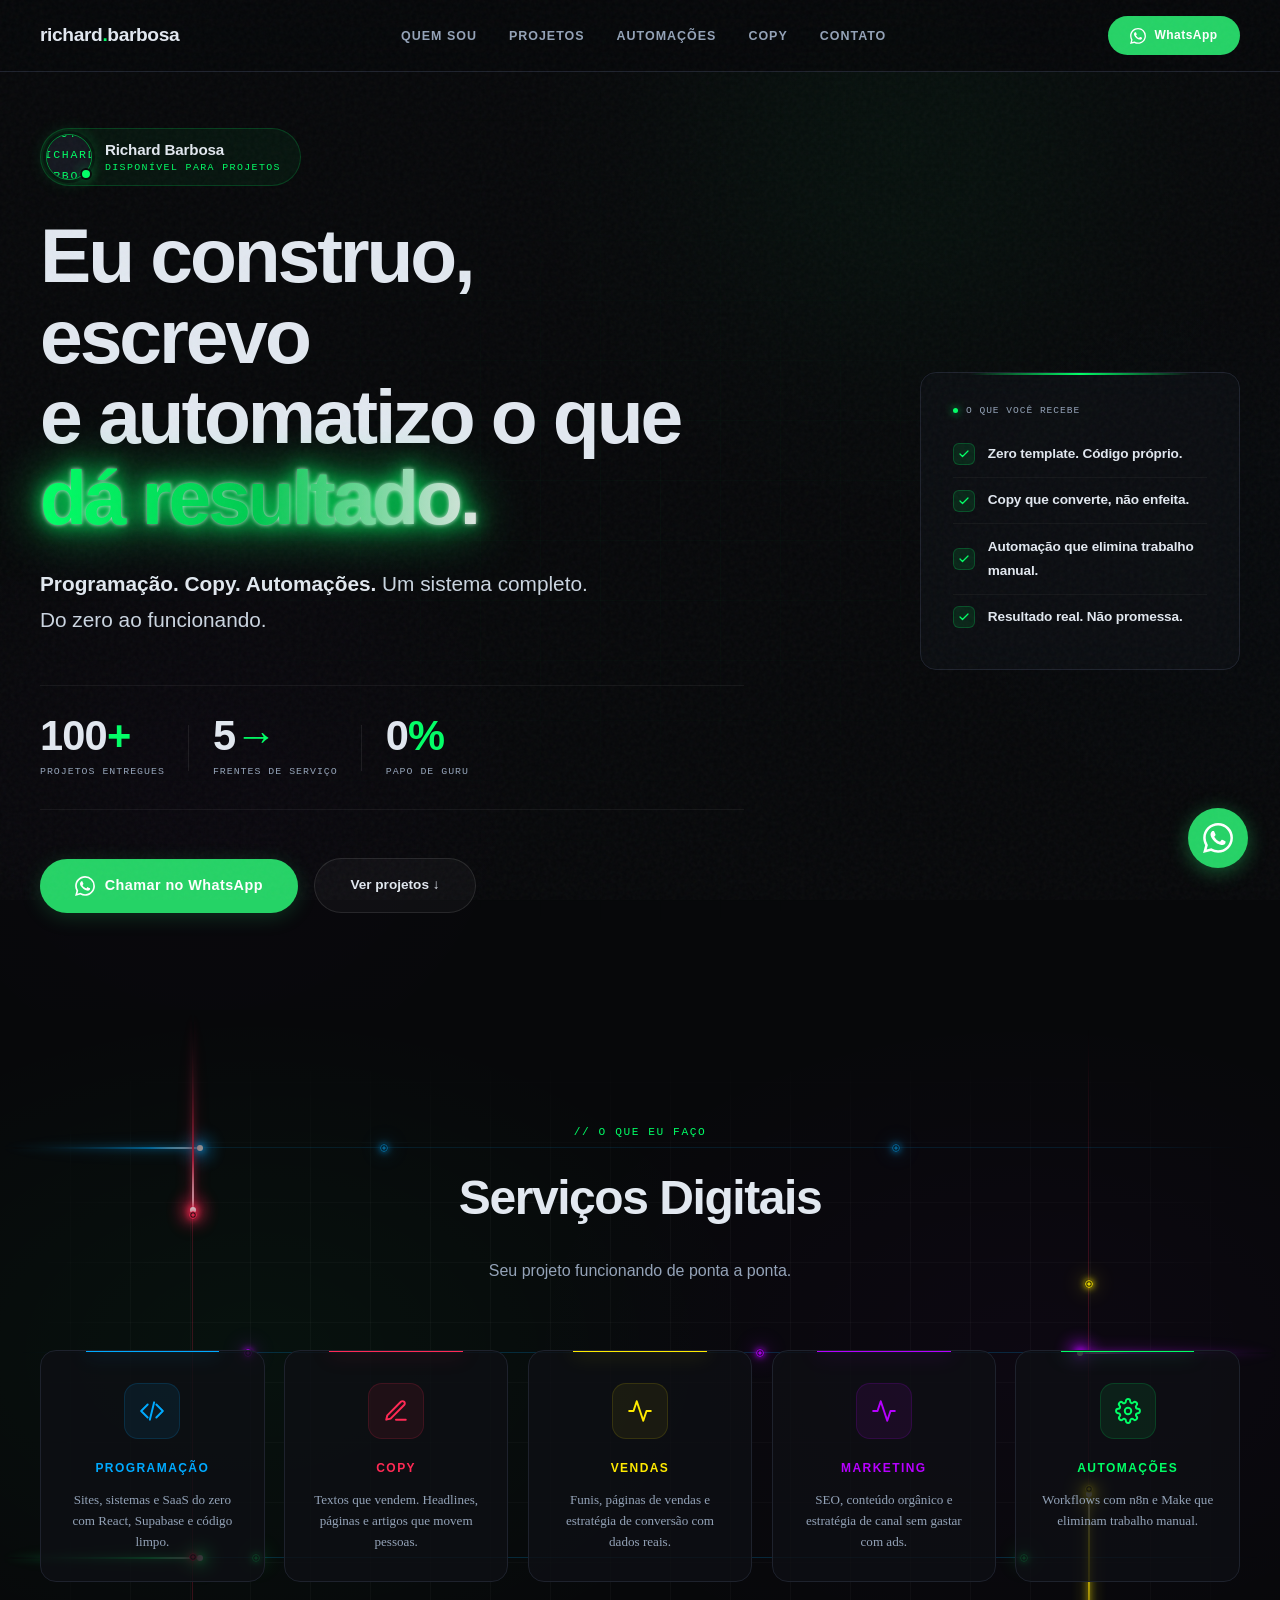
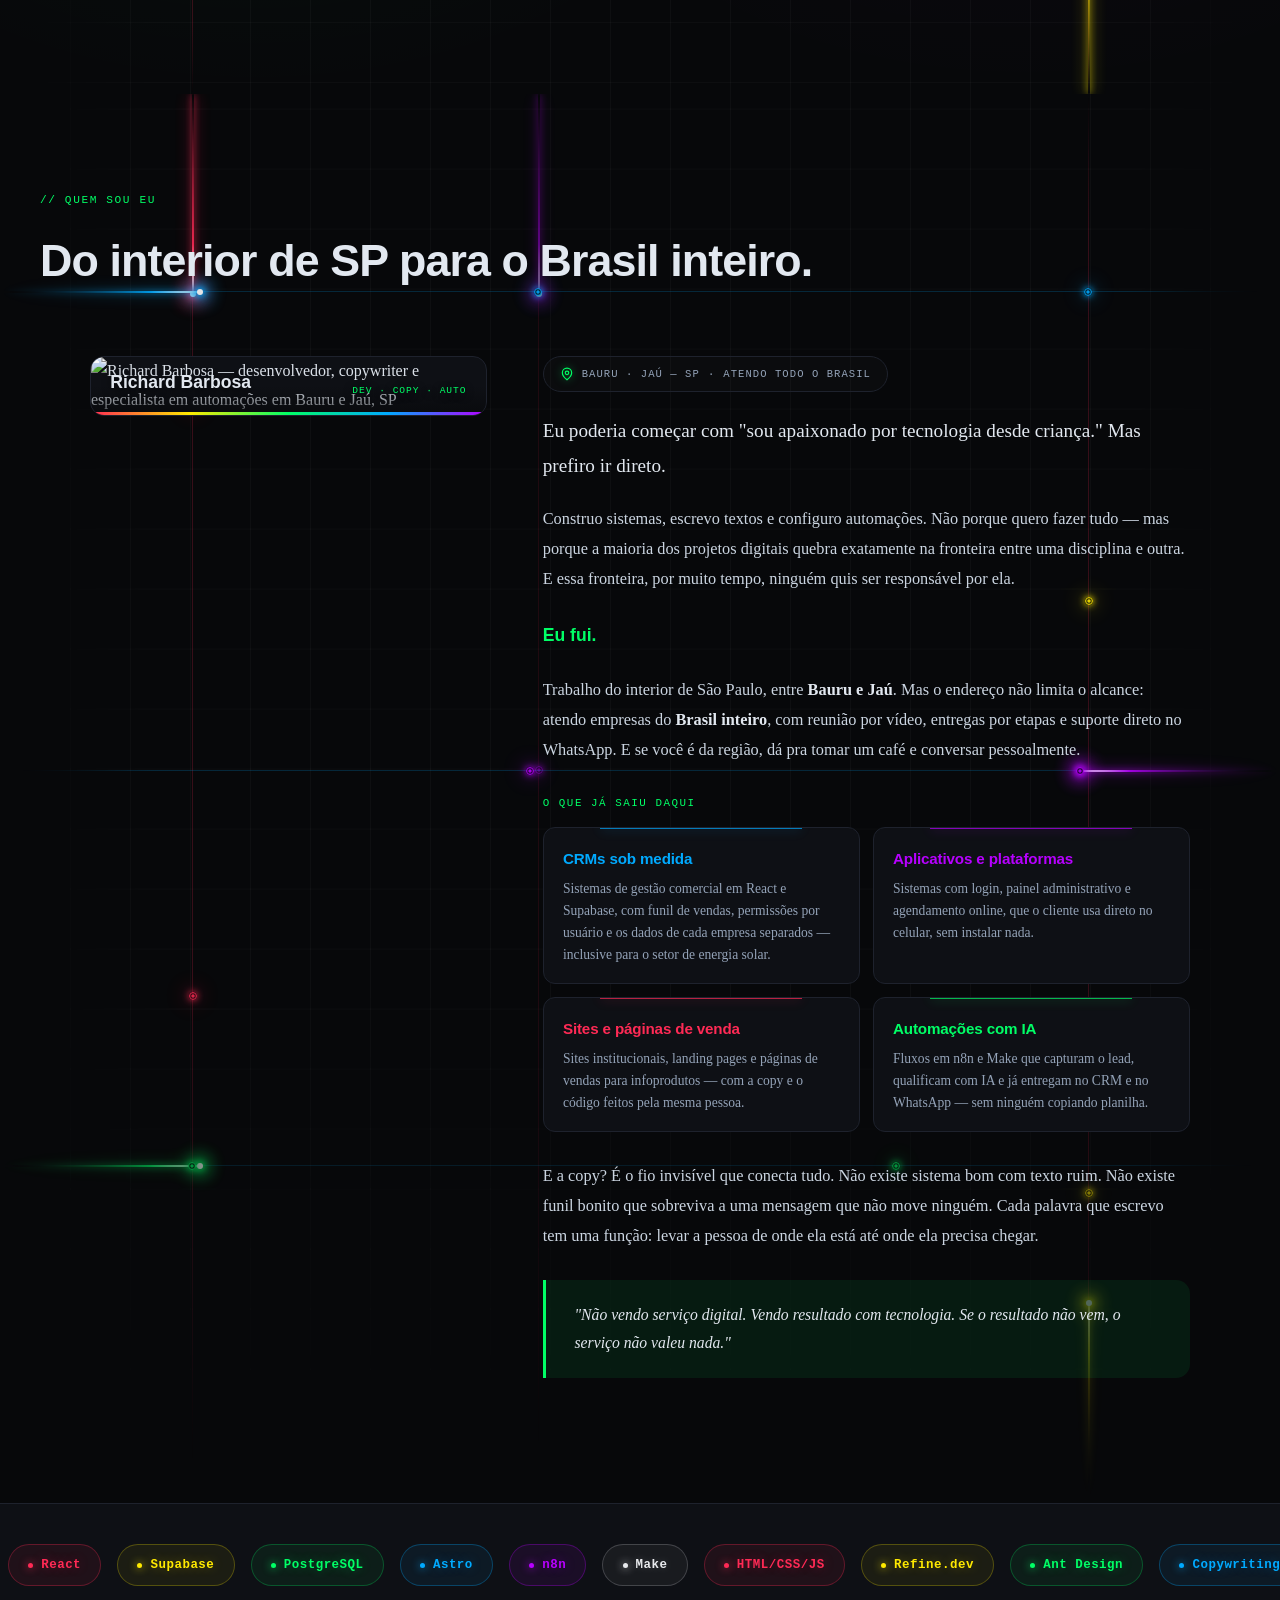
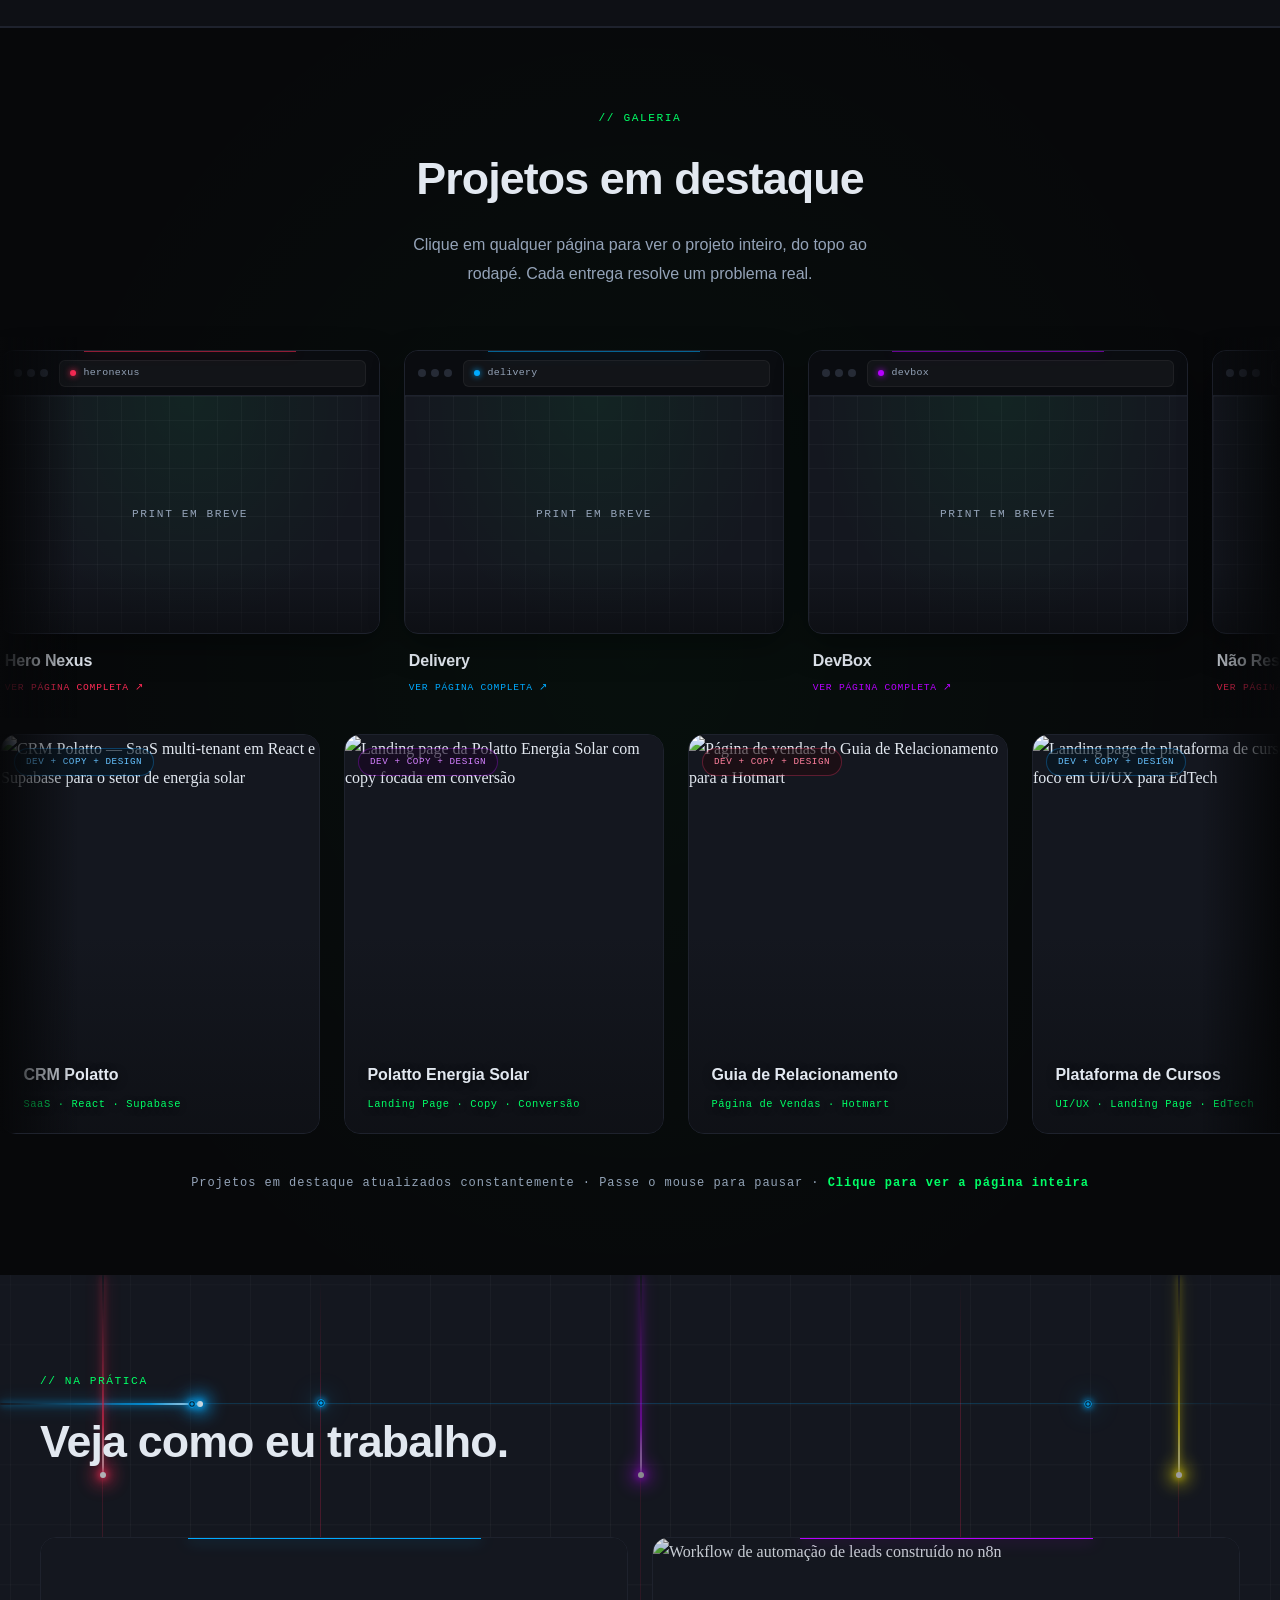
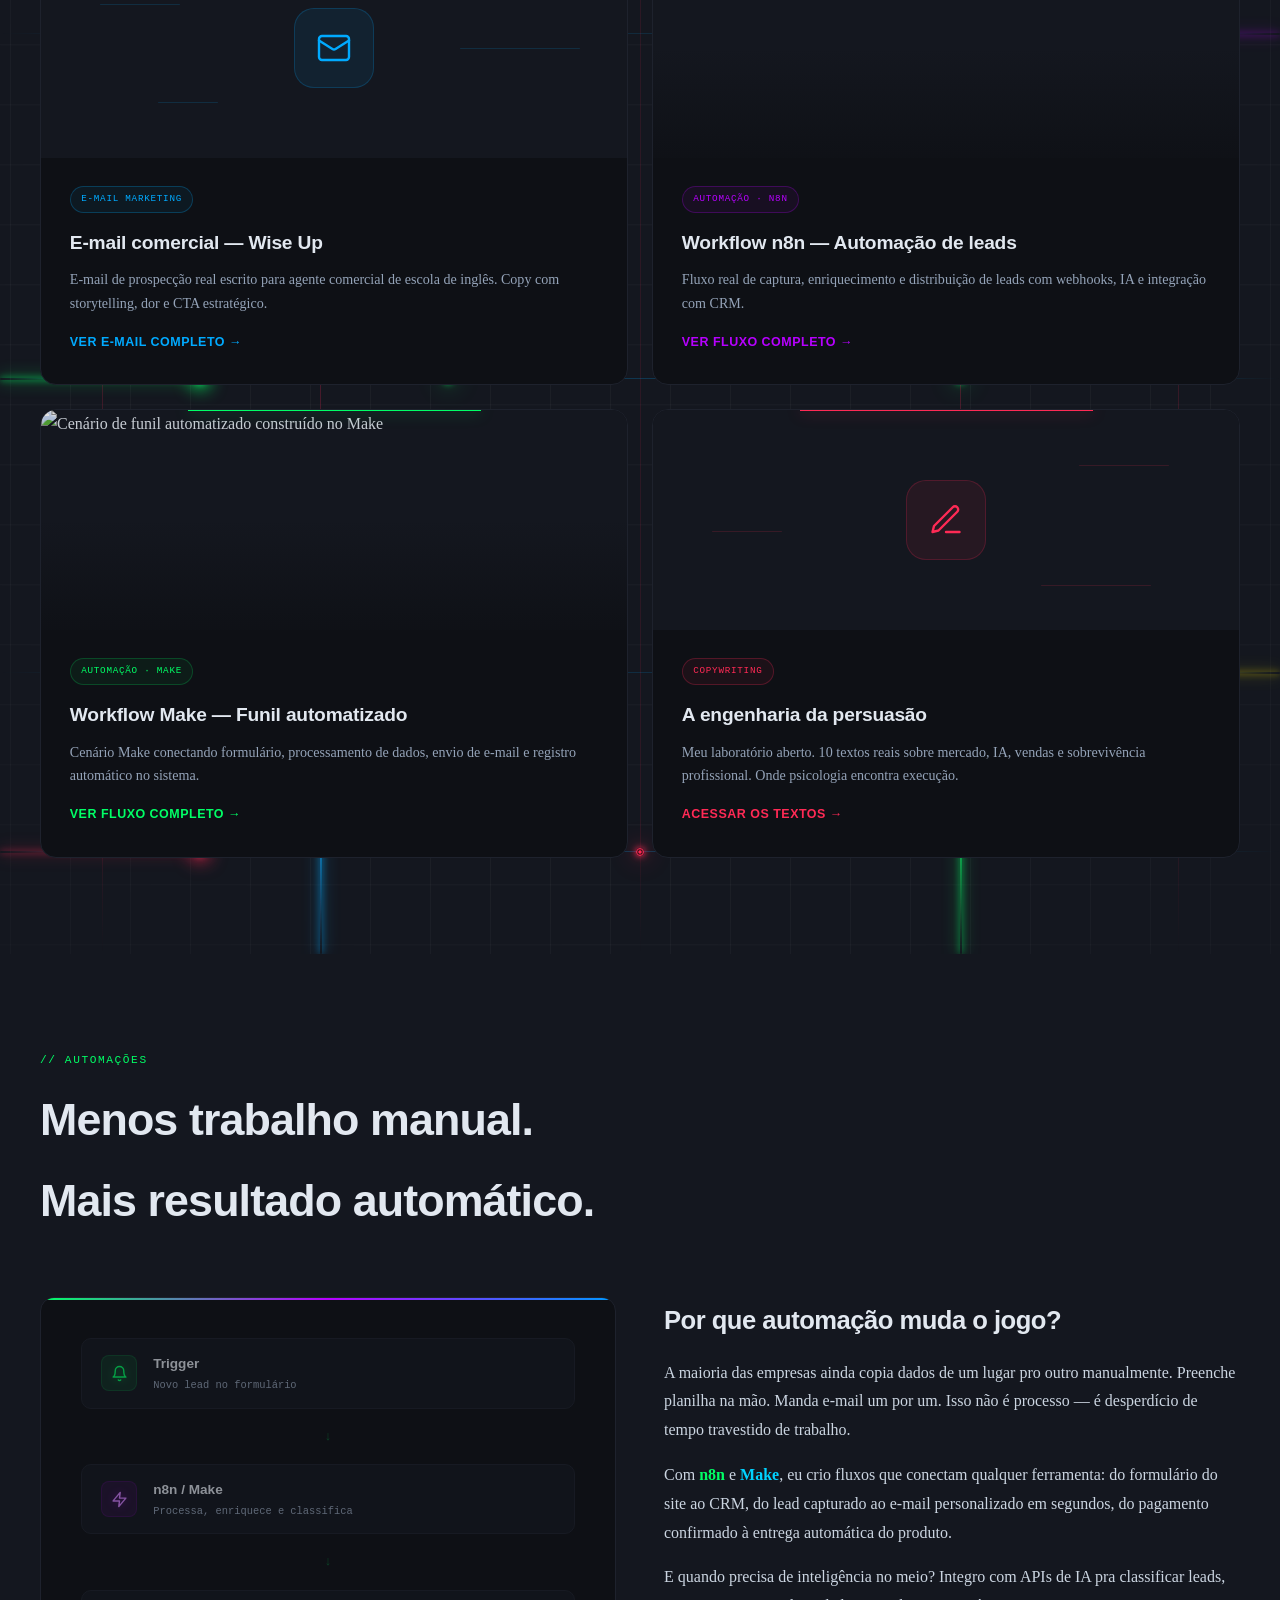
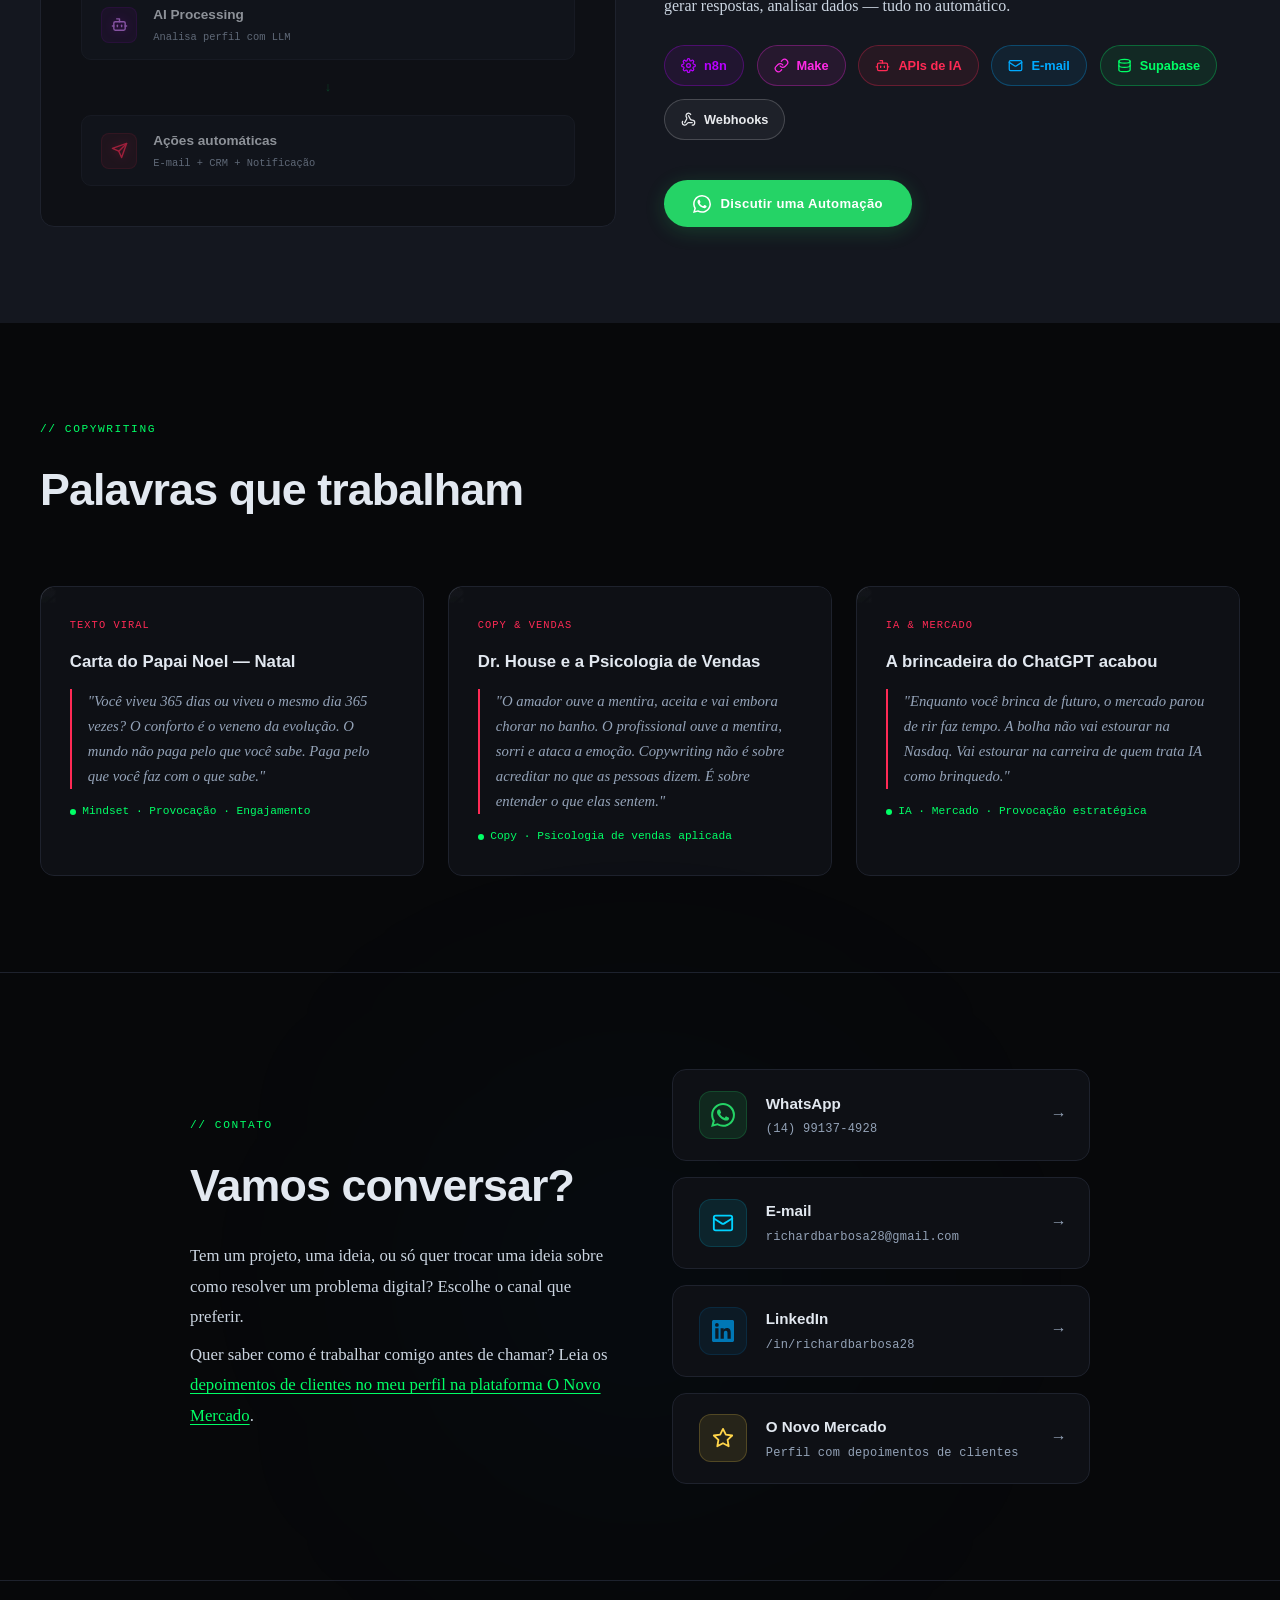
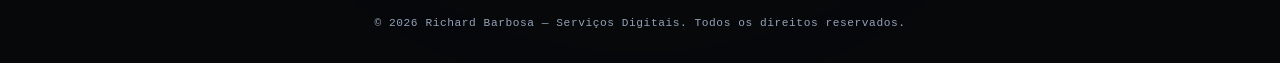
==== commit d07bc495: "Palavras que trabalham: imagem dos posts no fundo dos cards de copy Fundo com a imagem do próprio po" ====
--- a/index.html
+++ b/index.html
@@ -817,7 +817,12 @@
 .copy-grid{max-width:1200px;margin:0 auto;display:grid;grid-template-columns:repeat(auto-fill,minmax(340px,1fr));gap:1.5rem}
 .copy-card{background:var(--bg-card);border:1px solid var(--border);border-radius:var(--radius);padding:1.8rem;position:relative;overflow:hidden;transition:all .4s}
 .copy-card:hover{border-color:rgba(255,42,85,.2);transform:translateY(-3px)}
-.copy-card::before{content:'';position:absolute;top:0;left:0;right:0;height:2px;background:linear-gradient(90deg,var(--gold),var(--green));opacity:0;transition:opacity .3s}.copy-card:hover::before{opacity:1}
+.copy-card::before{content:'';position:absolute;top:0;left:0;right:0;height:2px;background:linear-gradient(90deg,var(--gold),var(--green));opacity:0;transition:opacity .3s;z-index:2}.copy-card:hover::before{opacity:1}
+.copy-card>*{position:relative;z-index:1}
+.copy-card>.copy-bg{position:absolute;inset:0;z-index:0;width:100%;height:100%;object-fit:cover;object-position:var(--bg-pos,center);opacity:.5;filter:saturate(.85);transform:scale(1.02);transition:opacity .6s ease,transform 1.2s cubic-bezier(.2,.7,.2,1);pointer-events:none}
+.copy-card::after{content:'';position:absolute;inset:0;z-index:0;pointer-events:none;background:linear-gradient(180deg,color-mix(in srgb,var(--bg-card) 96%,transparent) 0%,color-mix(in srgb,var(--bg-card) 94%,transparent) 18%,color-mix(in srgb,var(--bg-card) 84%,transparent) 36%,color-mix(in srgb,var(--bg-card) 78%,transparent) 62%,color-mix(in srgb,var(--bg-card) 28%,transparent) 100%)}
+.copy-card:hover>.copy-bg{opacity:.58;transform:scale(1.07)}
+@media (prefers-reduced-motion:reduce){.copy-card>.copy-bg{transition:opacity .3s;transform:none}.copy-card:hover>.copy-bg{transform:none}}
 .copy-type{font-family:'JetBrains Mono',monospace;font-size:.65rem;color:var(--gold);letter-spacing:.1em;text-transform:uppercase;margin-bottom:.8rem}
 .copy-title{font-family:'Outfit',sans-serif;font-size:1.05rem;font-weight:700;margin-bottom:.7rem}
 .copy-excerpt{font-size:.92rem;color:var(--text-dim);font-style:italic;line-height:1.7;padding-left:1rem;border-left:2px solid var(--gold);margin-bottom:.8rem}
@@ -1771,9 +1776,9 @@
 <section id="copy" aria-labelledby="titulo-copy">
   <div class="section-header reveal"><div class="section-tag">// Copywriting</div><h2 class="section-title" id="titulo-copy">Palavras que trabalham</h2></div>
   <div class="copy-grid">
-    <div class="copy-card reveal"><div class="copy-type">Texto Viral</div><h3 class="copy-title">Carta do Papai Noel — Natal</h3><div class="copy-excerpt">"Você viveu 365 dias ou viveu o mesmo dia 365 vezes? O conforto é o veneno da evolução. O mundo não paga pelo que você sabe. Paga pelo que você faz com o que sabe."</div><div class="copy-result">Mindset · Provocação · Engajamento</div></div>
-    <div class="copy-card reveal reveal-d1"><div class="copy-type">Copy & Vendas</div><h3 class="copy-title">Dr. House e a Psicologia de Vendas</h3><div class="copy-excerpt">"O amador ouve a mentira, aceita e vai embora chorar no banho. O profissional ouve a mentira, sorri e ataca a emoção. Copywriting não é sobre acreditar no que as pessoas dizem. É sobre entender o que elas sentem."</div><div class="copy-result">Copy · Psicologia de vendas aplicada</div></div>
-    <div class="copy-card reveal reveal-d2"><div class="copy-type">IA & Mercado</div><h3 class="copy-title">A brincadeira do ChatGPT acabou</h3><div class="copy-excerpt">"Enquanto você brinca de futuro, o mercado parou de rir faz tempo. A bolha não vai estourar na Nasdaq. Vai estourar na carreira de quem trata IA como brinquedo."</div><div class="copy-result">IA · Mercado · Provocação estratégica</div></div>
+    <div class="copy-card reveal" style="--bg-pos:30% 40%"><img class="copy-bg" src="otimizadas/blog/natal-400.jpg" srcset="otimizadas/blog/natal-400.jpg 400w, otimizadas/blog/natal-760.jpg 760w" sizes="(max-width:768px) calc(100vw - 2rem), 400px" width="400" height="225" alt="" aria-hidden="true" loading="lazy" decoding="async"><div class="copy-type">Texto Viral</div><h3 class="copy-title">Carta do Papai Noel — Natal</h3><div class="copy-excerpt">"Você viveu 365 dias ou viveu o mesmo dia 365 vezes? O conforto é o veneno da evolução. O mundo não paga pelo que você sabe. Paga pelo que você faz com o que sabe."</div><div class="copy-result">Mindset · Provocação · Engajamento</div></div>
+    <div class="copy-card reveal reveal-d1" style="--bg-pos:50% 30%"><img class="copy-bg" src="otimizadas/blog/house-400.jpg" srcset="otimizadas/blog/house-400.jpg 400w, otimizadas/blog/house-760.jpg 760w" sizes="(max-width:768px) calc(100vw - 2rem), 400px" width="400" height="225" alt="" aria-hidden="true" loading="lazy" decoding="async"><div class="copy-type">Copy & Vendas</div><h3 class="copy-title">Dr. House e a Psicologia de Vendas</h3><div class="copy-excerpt">"O amador ouve a mentira, aceita e vai embora chorar no banho. O profissional ouve a mentira, sorri e ataca a emoção. Copywriting não é sobre acreditar no que as pessoas dizem. É sobre entender o que elas sentem."</div><div class="copy-result">Copy · Psicologia de vendas aplicada</div></div>
+    <div class="copy-card reveal reveal-d2" style="--bg-pos:55% 35%"><img class="copy-bg" src="otimizadas/blog/chatgpt1-400.jpg" srcset="otimizadas/blog/chatgpt1-400.jpg 400w, otimizadas/blog/chatgpt1-760.jpg 760w" sizes="(max-width:768px) calc(100vw - 2rem), 400px" width="400" height="225" alt="" aria-hidden="true" loading="lazy" decoding="async"><div class="copy-type">IA & Mercado</div><h3 class="copy-title">A brincadeira do ChatGPT acabou</h3><div class="copy-excerpt">"Enquanto você brinca de futuro, o mercado parou de rir faz tempo. A bolha não vai estourar na Nasdaq. Vai estourar na carreira de quem trata IA como brinquedo."</div><div class="copy-result">IA · Mercado · Provocação estratégica</div></div>
   </div>
 </section>
 
